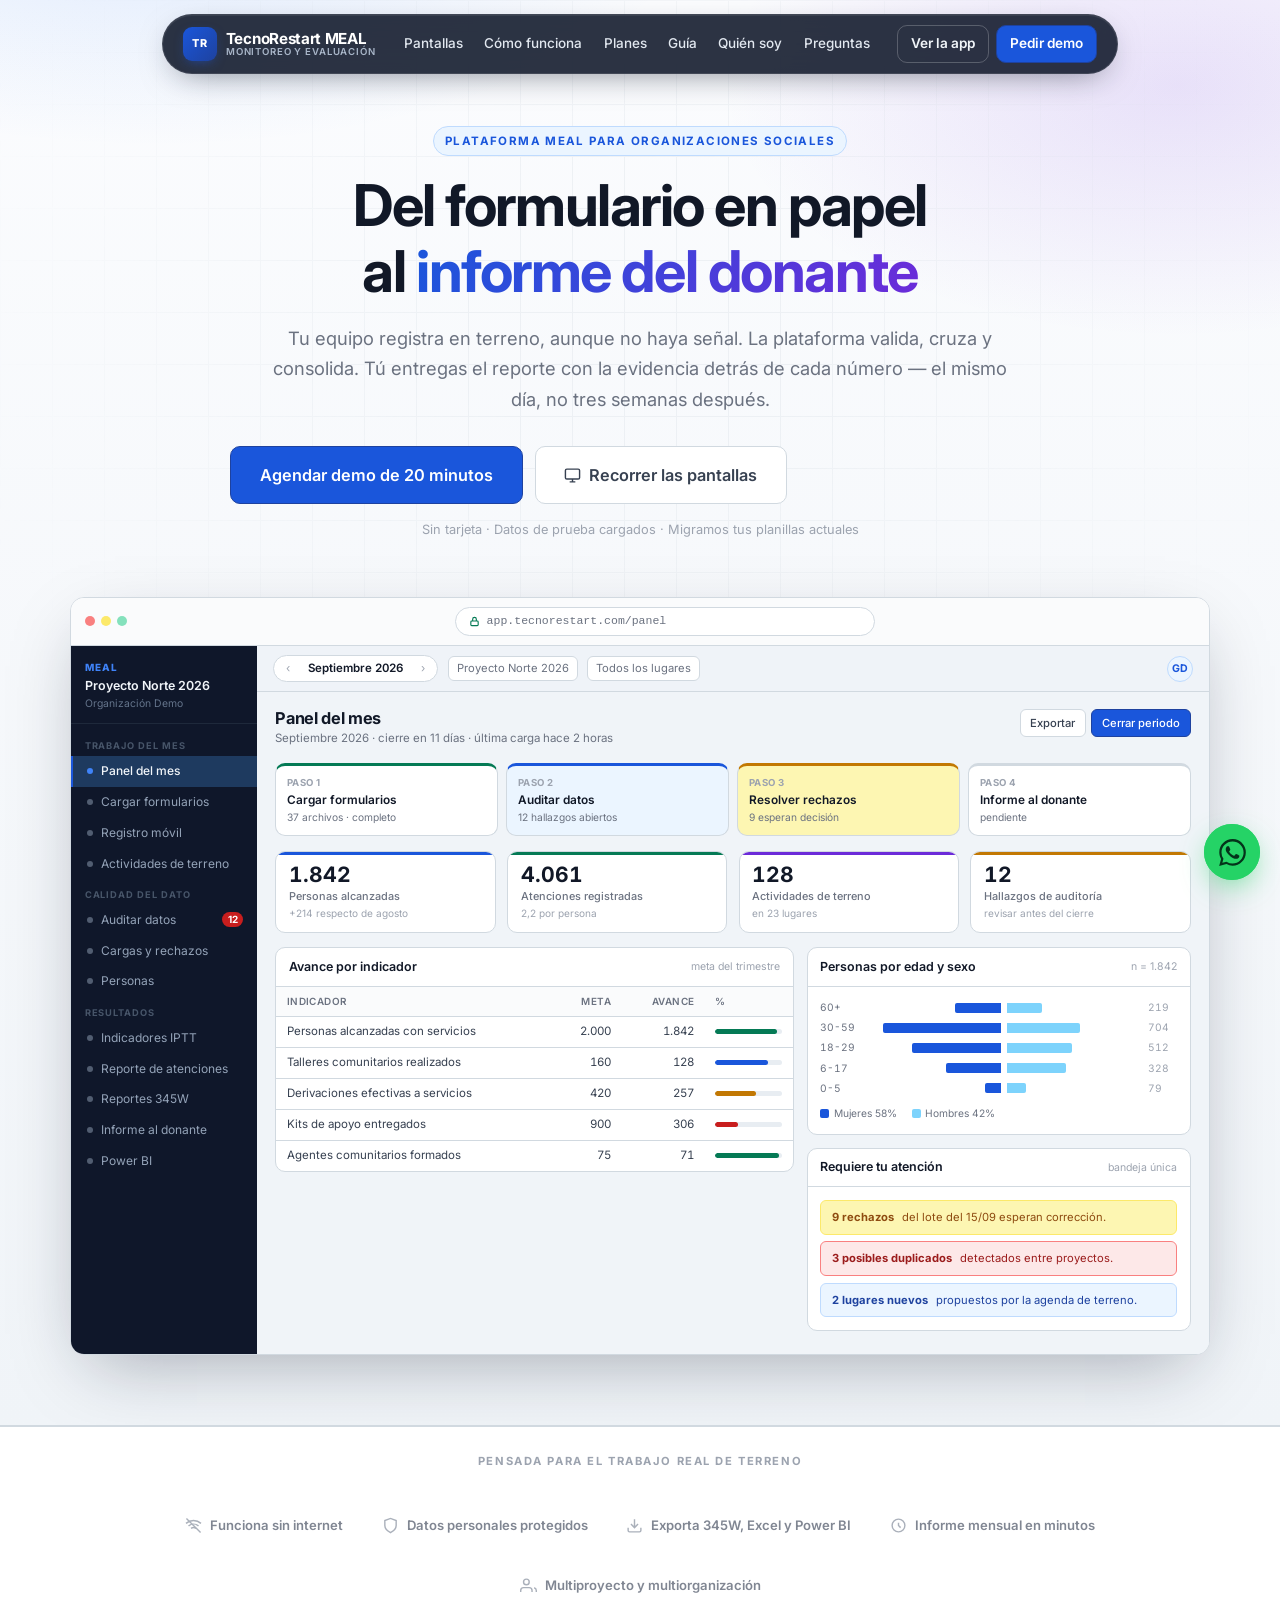
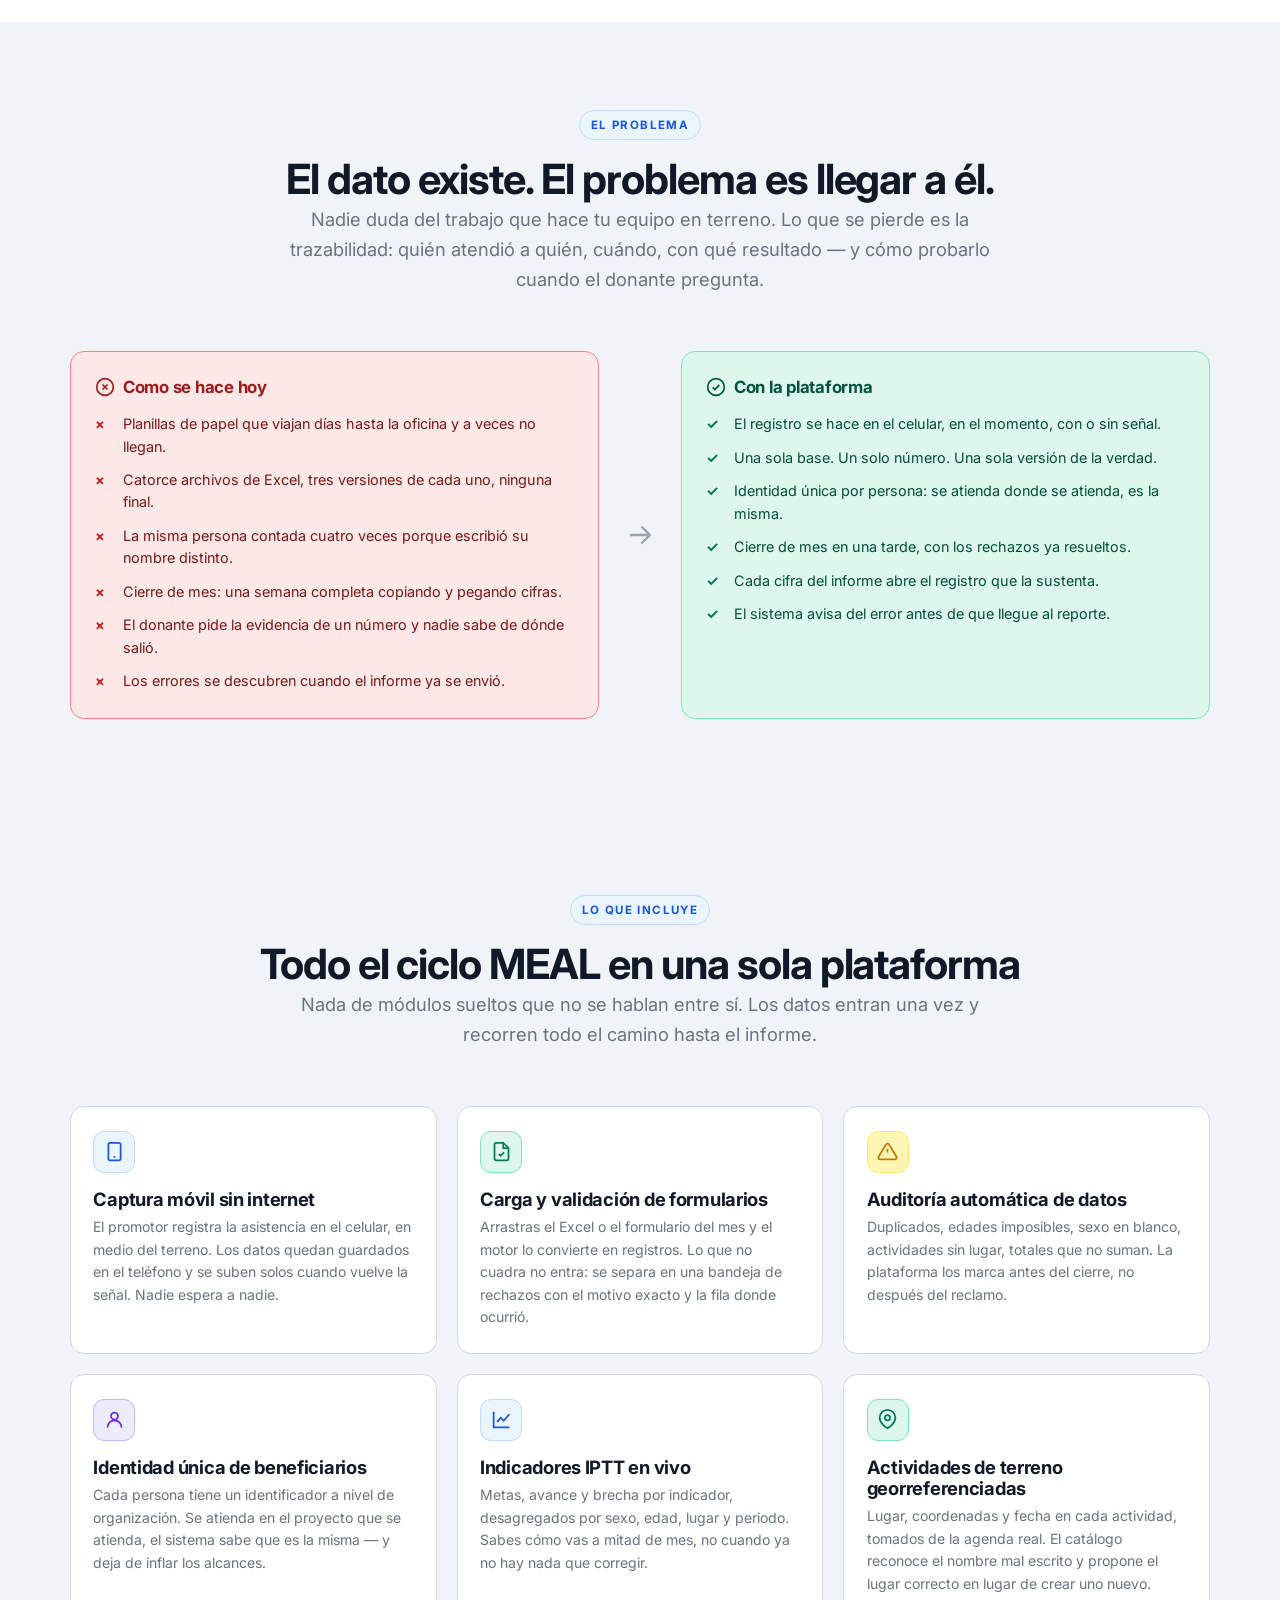
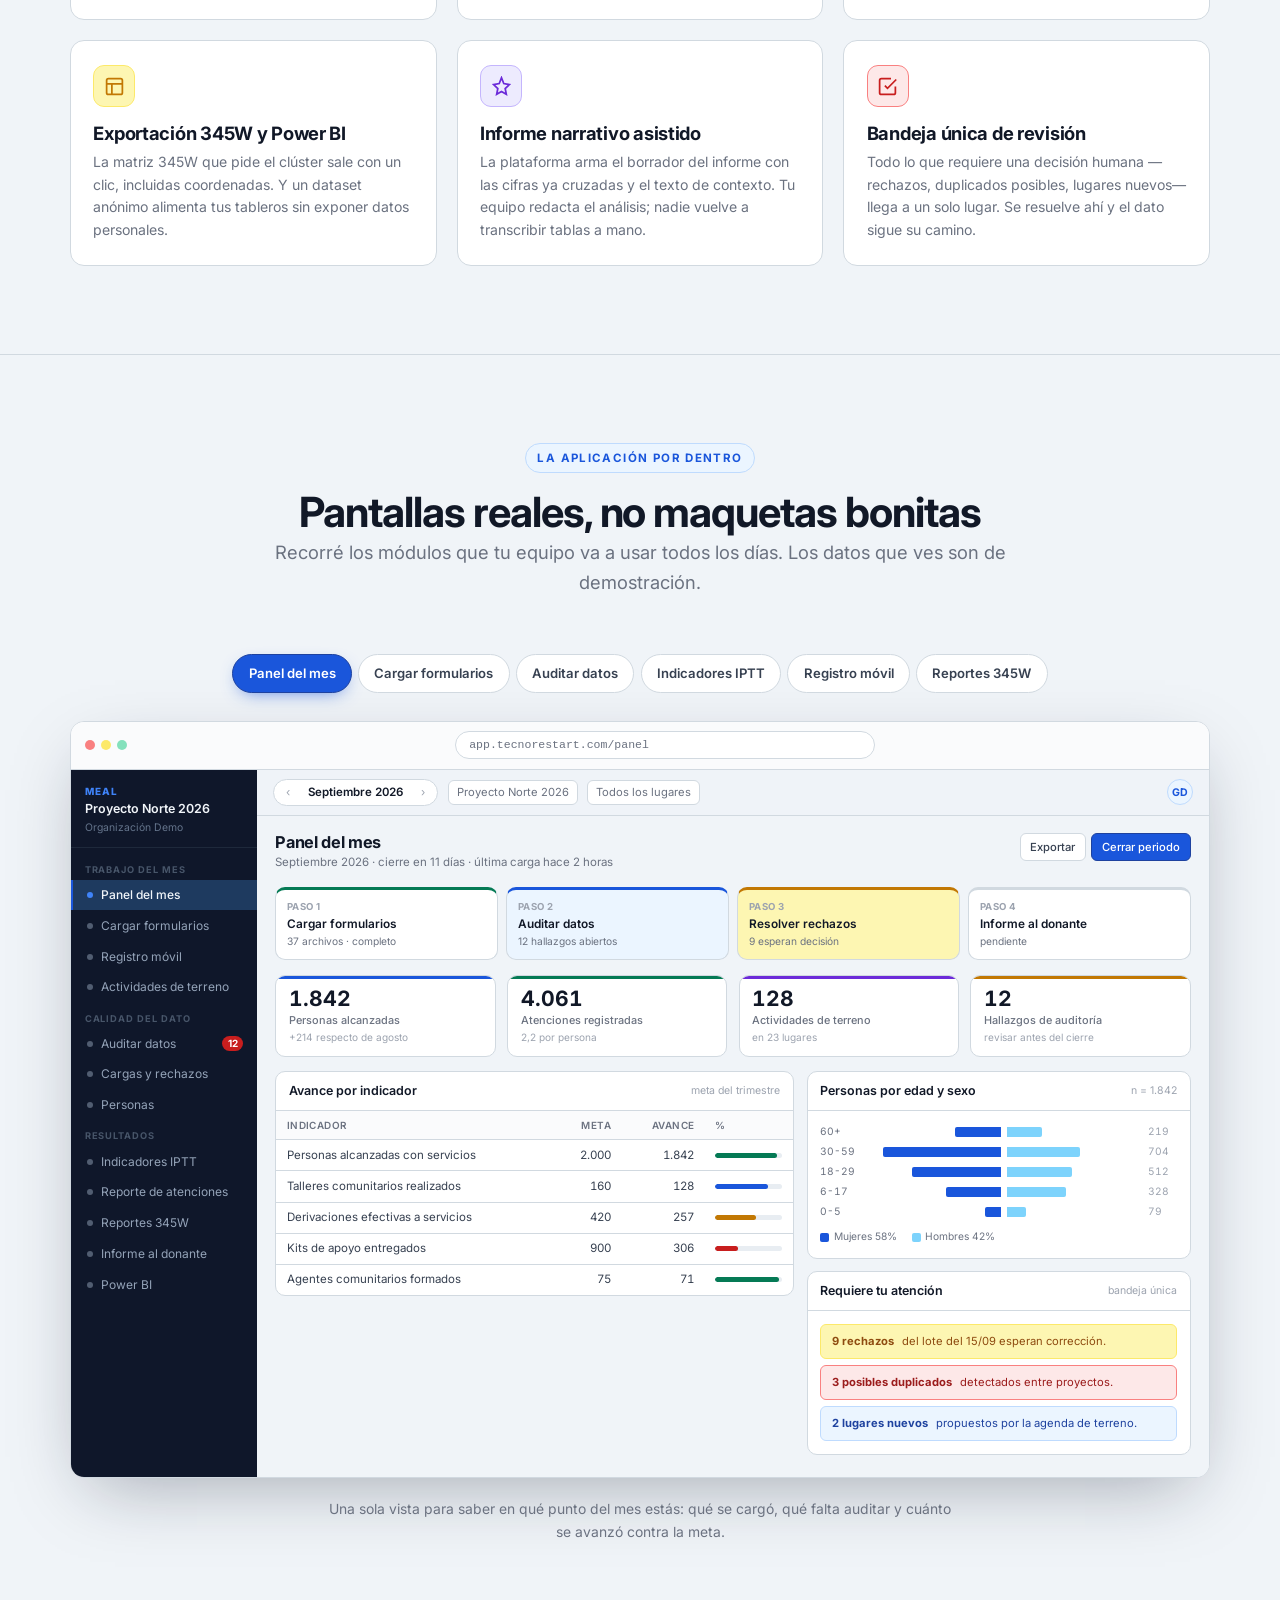
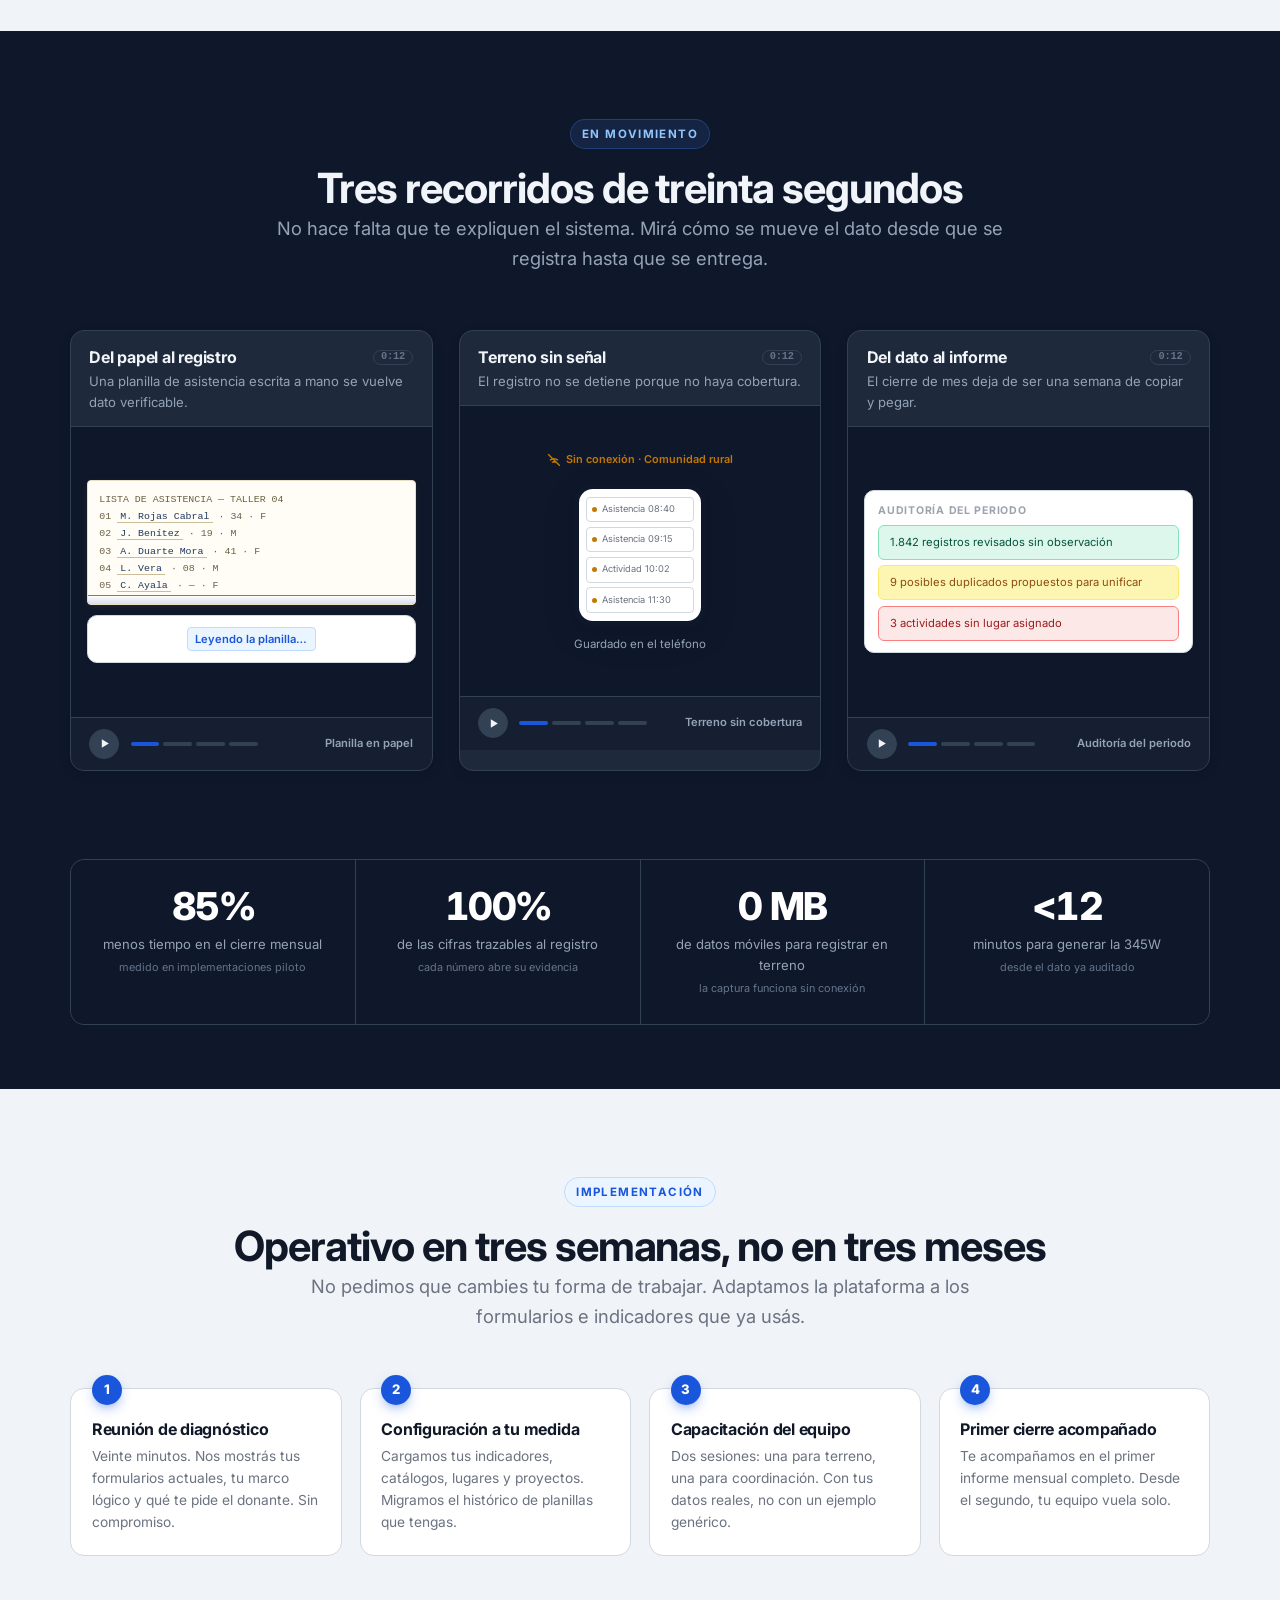
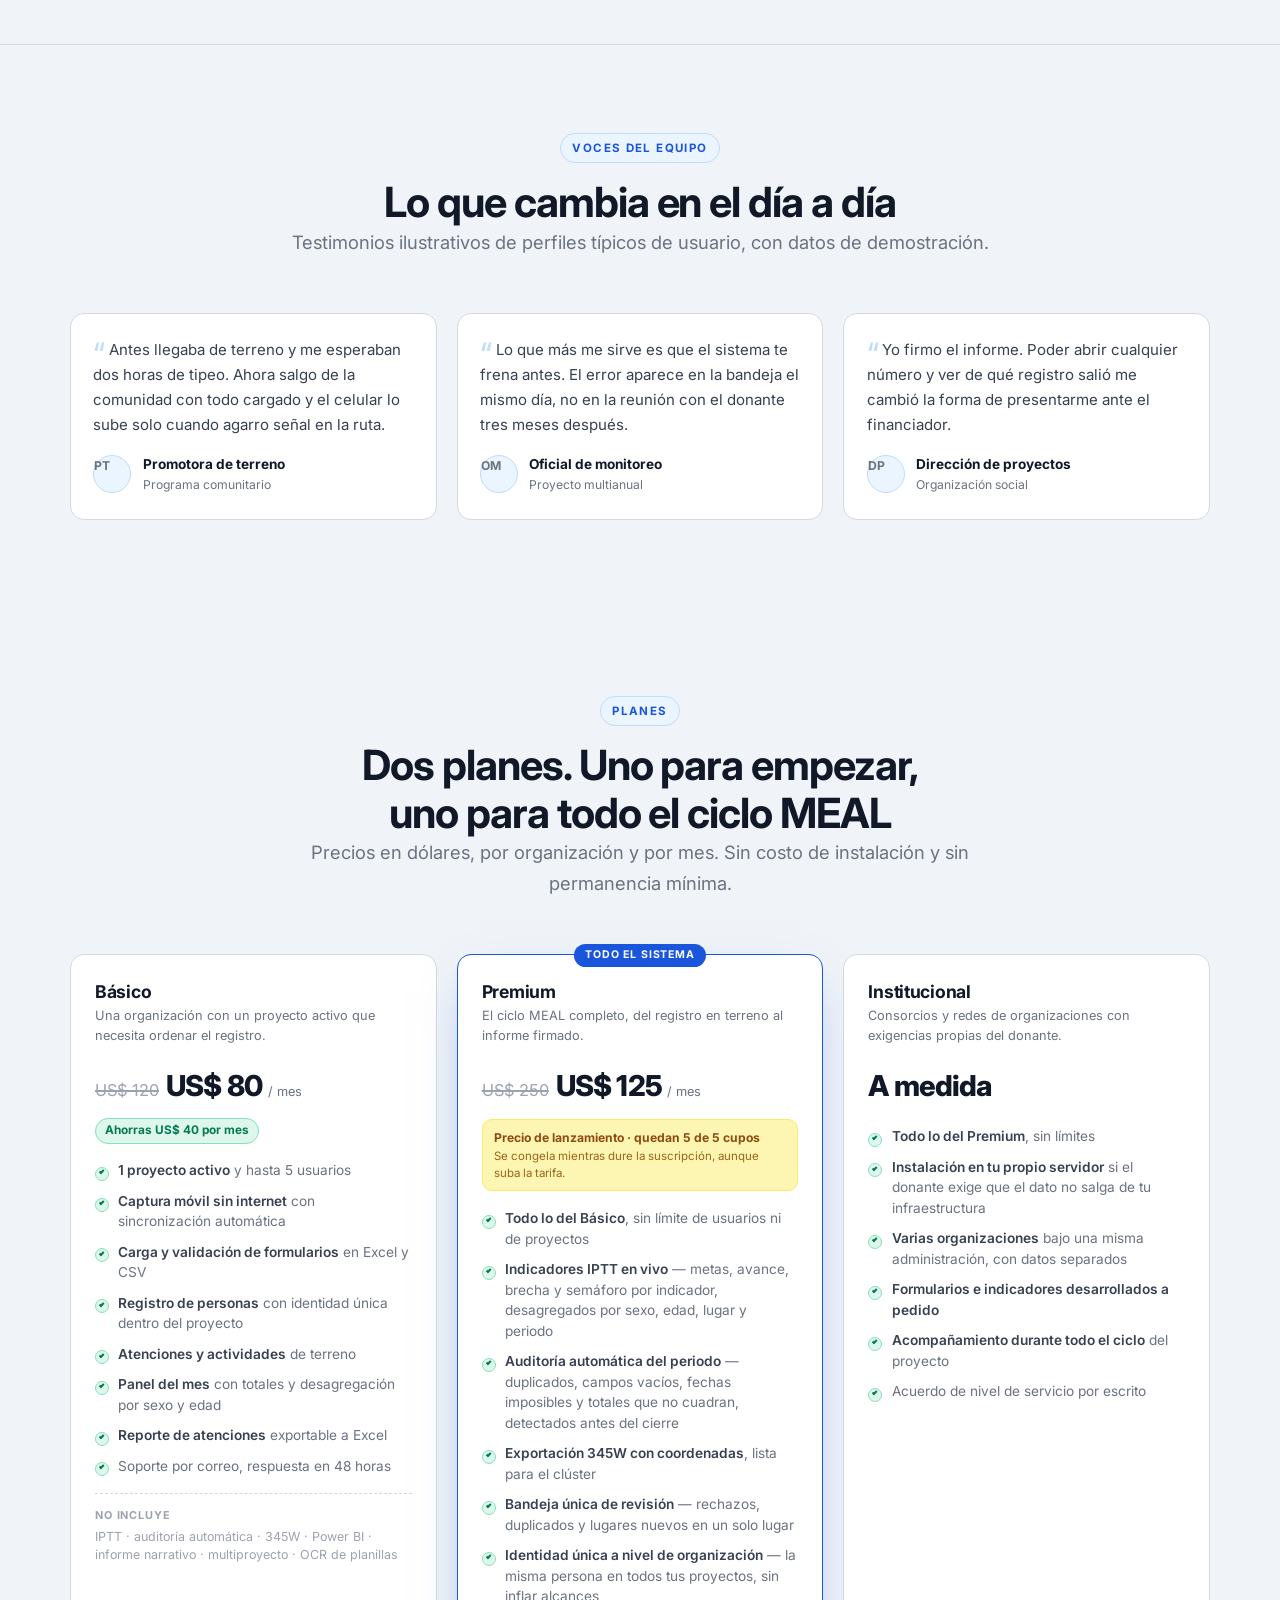
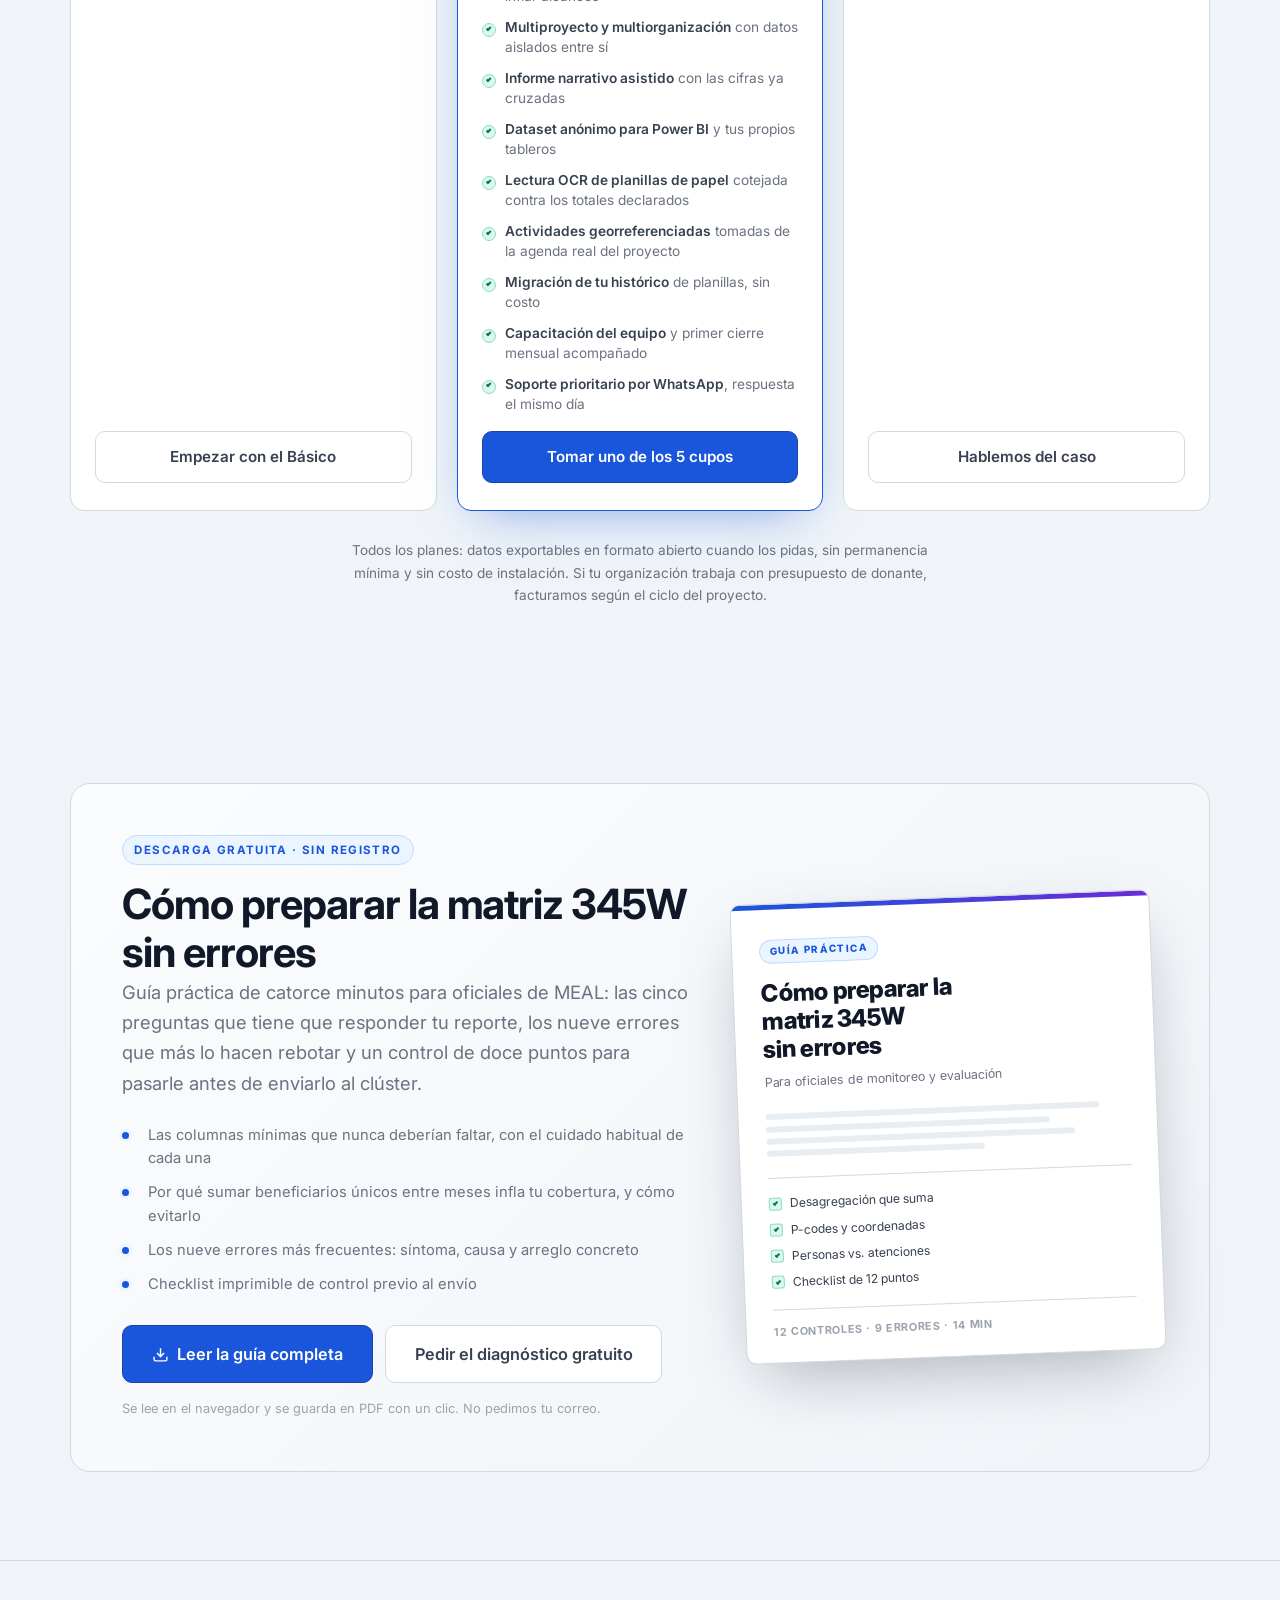
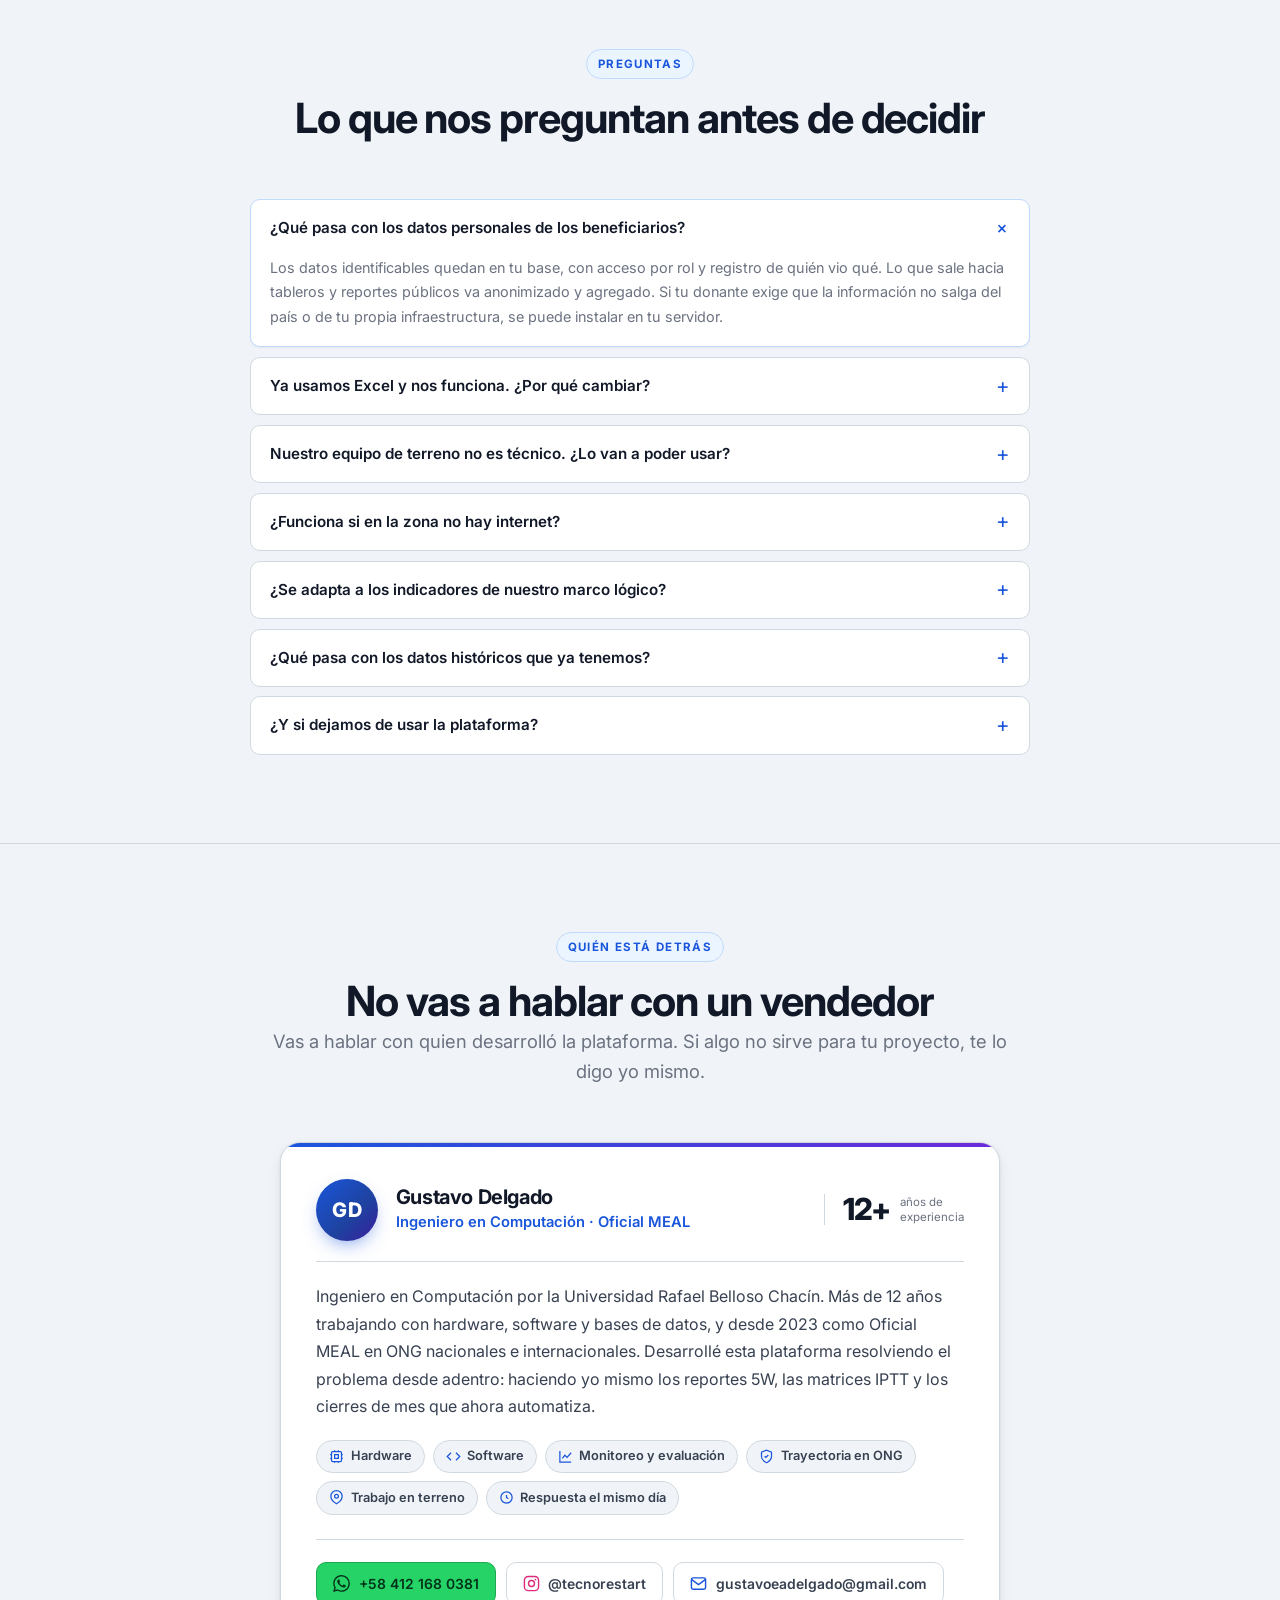
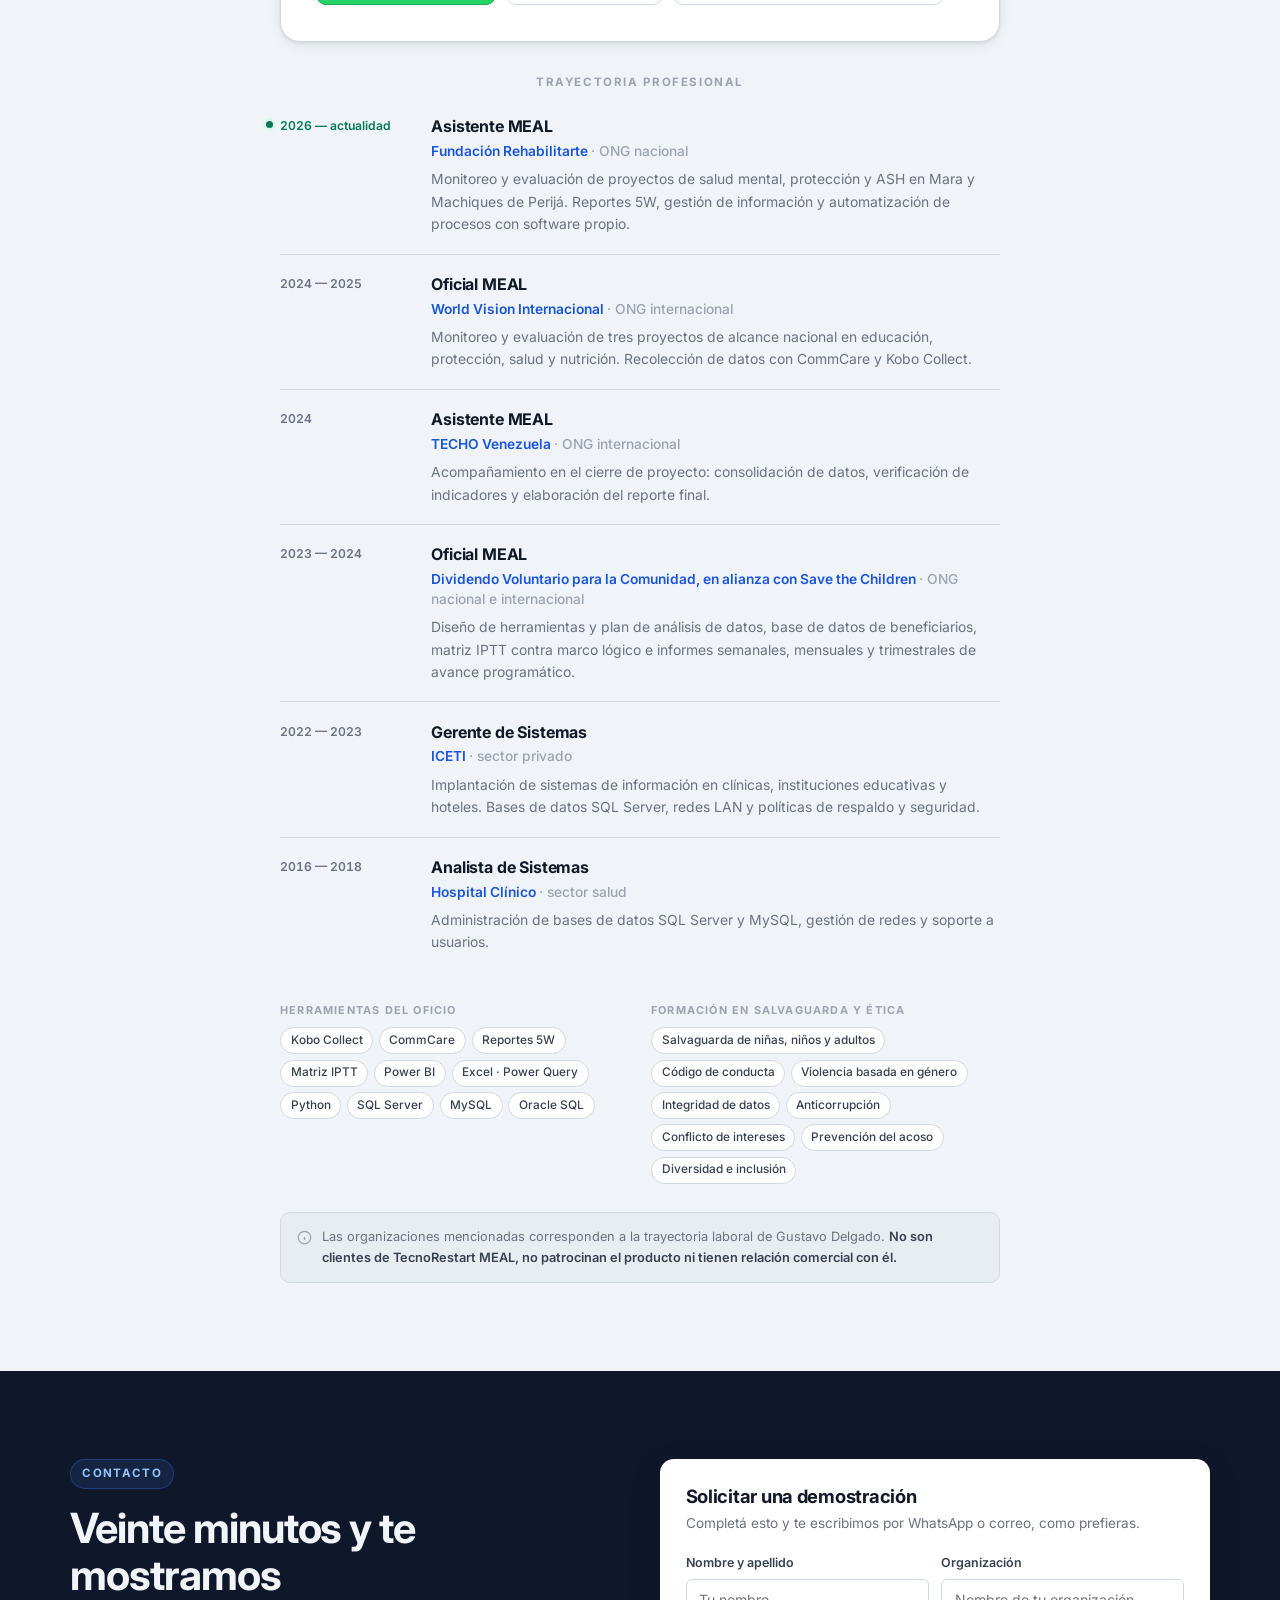
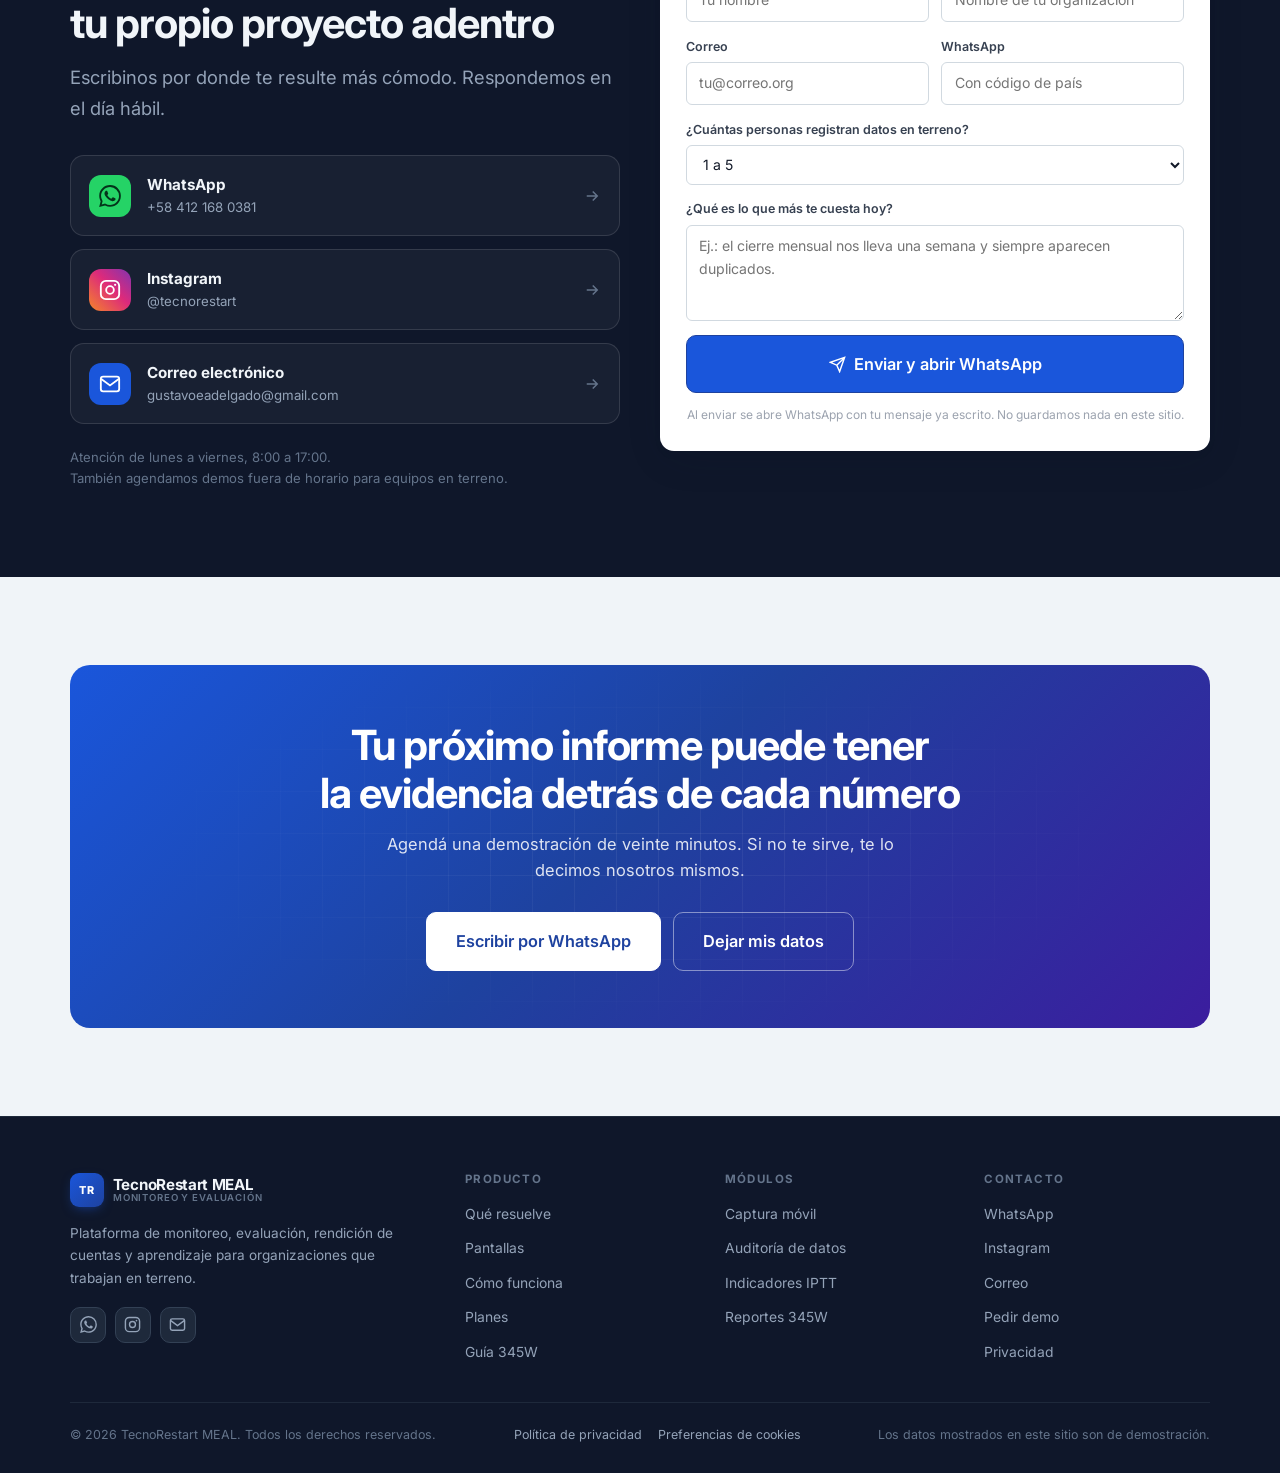
==== index.html @ 57186b6f "Sitio TecnoRestart MEAL" ====
<!DOCTYPE html>
<html lang="es">
<head>
<meta charset="utf-8">
<meta name="viewport" content="width=device-width, initial-scale=1">
<title>TecnoRestart MEAL — Del formulario en papel al informe del donante</title>
<meta name="description" content="Plataforma MEAL para organizaciones sociales: captura móvil sin internet, validación automática de formularios, indicadores IPTT en vivo y reportes 345W listos para el donante.">
<meta name="theme-color" content="#1a56db">
<meta property="og:type" content="website">
<meta property="og:title" content="TecnoRestart MEAL — Del formulario en papel al informe del donante">
<meta property="og:description" content="Captura en terreno sin internet, validación automática y reportes al donante en minutos, no en semanas.">
<meta property="og:image" content="assets/og.svg">
<link rel="icon" href="assets/favicon.svg" type="image/svg+xml">
<link rel="preconnect" href="https://fonts.googleapis.com">
<link rel="preconnect" href="https://fonts.gstatic.com" crossorigin>
<link href="https://fonts.googleapis.com/css2?family=Inter:wght@400;500;600;700;800&display=swap" rel="stylesheet">
<link rel="stylesheet" href="css/styles.css">
</head>
<body>

<a class="sr-only" href="#principal">Saltar al contenido</a>

<!-- ══ NAV ══════════════════════════════════════════════════════════════ -->
<header class="nav" id="nav">
  <div class="contenedor nav-fila">
    <a class="marca" href="#inicio">
      <span class="marca-glifo" data-marca-glifo>TR</span>
      <span class="marca-txt"><b data-marca>TecnoRestart MEAL</b><span>Monitoreo y evaluación</span></span>
    </a>
    <button class="nav-burger" id="burger" aria-label="Abrir menú" aria-expanded="false">
      <svg width="20" height="20" viewBox="0 0 24 24" fill="none" stroke="currentColor" stroke-width="2" stroke-linecap="round"><path d="M3 6h18M3 12h18M3 18h18"/></svg>
    </button>
    <div class="nav-panel">
      <nav class="nav-links" id="navLinks">
        <a href="#pantallas">Pantallas</a>
        <a href="#demos">Cómo funciona</a>
        <a href="#planes">Planes</a>
        <a href="#guia">Guía</a>
        <a href="#autor">Quién soy</a>
        <a href="#faq">Preguntas</a>
      </nav>
      <div class="nav-cta">
        <a class="btn sm fantasma" href="#pantallas">Ver la app</a>
        <a class="btn sm primario" href="#contacto">Pedir demo</a>
      </div>
    </div>
  </div>
</header>

<main id="principal">

<!-- ══ HERO ═════════════════════════════════════════════════════════════ -->
<section class="hero" id="inicio">
  <div class="contenedor">
    <div class="hero-txt">
      <span class="eyebrow">Plataforma MEAL para organizaciones sociales</span>
      <h1>Del formulario en papel<br>al <span class="destacado">informe del donante</span></h1>
      <p class="plomo">Tu equipo registra en terreno, aunque no haya señal. La plataforma valida, cruza y consolida. Tú entregas el reporte con la evidencia detrás de cada número — el mismo día, no tres semanas después.</p>
      <div class="acciones">
        <a class="btn lg primario" href="#contacto">Agendar demo de 20 minutos</a>
        <a class="btn lg" href="#pantallas">
          <svg width="17" height="17" viewBox="0 0 24 24" fill="none" stroke="currentColor" stroke-width="2"><rect x="2" y="3" width="20" height="14" rx="2"/><path d="M8 21h8M12 17v4"/></svg>
          Recorrer las pantallas
        </a>
      </div>
      <p class="hero-nota">Sin tarjeta · Datos de prueba cargados · Migramos tus planillas actuales</p>
    </div>

    <!-- Captura del panel -->
    <div class="hero-marco revelar">
      <div class="marco">
        <div class="marco-barra">
          <div class="marco-puntos"><i></i><i></i><i></i></div>
          <div class="marco-url">
            <svg width="11" height="11" viewBox="0 0 24 24" fill="none" stroke="currentColor" stroke-width="2.5"><rect x="4" y="11" width="16" height="10" rx="2"/><path d="M8 11V7a4 4 0 0 1 8 0v4"/></svg>
            app.tecnorestart.com/panel
          </div>
        </div>
        <div class="marco-lienzo" data-pantalla="panel"></div>
      </div>
    </div>
  </div>
</section>

<!-- ══ CONFIANZA ════════════════════════════════════════════════════════ -->
<section class="confianza">
  <div class="contenedor confianza-fila">
    <p>Pensada para el trabajo real de terreno</p>
    <span class="sello"><svg width="17" height="17" viewBox="0 0 24 24" fill="none" stroke="currentColor" stroke-width="2"><path d="M5 12.55a11 11 0 0 1 14.08 0M1.42 9a16 16 0 0 1 21.16 0M8.53 16.11a6 6 0 0 1 6.95 0"/><path d="M2 2l20 20" stroke-width="2"/></svg> Funciona sin internet</span>
    <span class="sello"><svg width="17" height="17" viewBox="0 0 24 24" fill="none" stroke="currentColor" stroke-width="2"><path d="M12 22s8-4 8-10V5l-8-3-8 3v7c0 6 8 10 8 10z"/></svg> Datos personales protegidos</span>
    <span class="sello"><svg width="17" height="17" viewBox="0 0 24 24" fill="none" stroke="currentColor" stroke-width="2"><path d="M21 15v4a2 2 0 0 1-2 2H5a2 2 0 0 1-2-2v-4M7 10l5 5 5-5M12 15V3"/></svg> Exporta 345W, Excel y Power BI</span>
    <span class="sello"><svg width="17" height="17" viewBox="0 0 24 24" fill="none" stroke="currentColor" stroke-width="2"><path d="M12 8v4l3 3"/><circle cx="12" cy="12" r="9"/></svg> Informe mensual en minutos</span>
    <span class="sello"><svg width="17" height="17" viewBox="0 0 24 24" fill="none" stroke="currentColor" stroke-width="2"><path d="M17 21v-2a4 4 0 0 0-4-4H5a4 4 0 0 0-4 4v2"/><circle cx="9" cy="7" r="4"/><path d="M23 21v-2a4 4 0 0 0-3-3.87"/></svg> Multiproyecto y multiorganización</span>
  </div>
</section>

<!-- ══ ANTES / DESPUÉS ══════════════════════════════════════════════════ -->
<section class="seccion suave" id="producto">
  <div class="contenedor">
    <div class="cabecera-seccion centrado revelar">
      <span class="eyebrow">El problema</span>
      <h2>El dato existe. El problema es llegar a él.</h2>
      <p class="plomo">Nadie duda del trabajo que hace tu equipo en terreno. Lo que se pierde es la trazabilidad: quién atendió a quién, cuándo, con qué resultado — y cómo probarlo cuando el donante pregunta.</p>
    </div>

    <div class="ad revelar">
      <div class="ad-col antes">
        <h3>
          <svg width="20" height="20" viewBox="0 0 24 24" fill="none" stroke="currentColor" stroke-width="2"><circle cx="12" cy="12" r="10"/><path d="M15 9l-6 6M9 9l6 6"/></svg>
          Como se hace hoy
        </h3>
        <ul class="ad-lista">
          <li><i>×</i> Planillas de papel que viajan días hasta la oficina y a veces no llegan.</li>
          <li><i>×</i> Catorce archivos de Excel, tres versiones de cada uno, ninguna final.</li>
          <li><i>×</i> La misma persona contada cuatro veces porque escribió su nombre distinto.</li>
          <li><i>×</i> Cierre de mes: una semana completa copiando y pegando cifras.</li>
          <li><i>×</i> El donante pide la evidencia de un número y nadie sabe de dónde salió.</li>
          <li><i>×</i> Los errores se descubren cuando el informe ya se envió.</li>
        </ul>
      </div>
      <div class="ad-flecha">
        <svg width="34" height="34" viewBox="0 0 24 24" fill="none" stroke="currentColor" stroke-width="1.7"><path d="M5 12h14M13 6l6 6-6 6"/></svg>
      </div>
      <div class="ad-col despues">
        <h3>
          <svg width="20" height="20" viewBox="0 0 24 24" fill="none" stroke="currentColor" stroke-width="2"><circle cx="12" cy="12" r="10"/><path d="M8 12.5l2.6 2.6L16 9.5"/></svg>
          Con la plataforma
        </h3>
        <ul class="ad-lista">
          <li><i>✓</i> El registro se hace en el celular, en el momento, con o sin señal.</li>
          <li><i>✓</i> Una sola base. Un solo número. Una sola versión de la verdad.</li>
          <li><i>✓</i> Identidad única por persona: se atienda donde se atienda, es la misma.</li>
          <li><i>✓</i> Cierre de mes en una tarde, con los rechazos ya resueltos.</li>
          <li><i>✓</i> Cada cifra del informe abre el registro que la sustenta.</li>
          <li><i>✓</i> El sistema avisa del error antes de que llegue al reporte.</li>
        </ul>
      </div>
    </div>
  </div>
</section>

<!-- ══ FUNCIONES ════════════════════════════════════════════════════════ -->
<section class="seccion">
  <div class="contenedor">
    <div class="cabecera-seccion centrado revelar">
      <span class="eyebrow">Lo que incluye</span>
      <h2>Todo el ciclo MEAL en una sola plataforma</h2>
      <p class="plomo">Nada de módulos sueltos que no se hablan entre sí. Los datos entran una vez y recorren todo el camino hasta el informe.</p>
    </div>

    <div class="func-rejilla revelar">
      <article class="func">
        <div class="func-icono"><svg width="21" height="21" viewBox="0 0 24 24" fill="none" stroke="currentColor" stroke-width="2"><rect x="5" y="2" width="14" height="20" rx="2"/><path d="M11 18h2"/></svg></div>
        <h3>Captura móvil sin internet</h3>
        <p>El promotor registra la asistencia en el celular, en medio del terreno. Los datos quedan guardados en el teléfono y se suben solos cuando vuelve la señal. Nadie espera a nadie.</p>
      </article>

      <article class="func v">
        <div class="func-icono"><svg width="21" height="21" viewBox="0 0 24 24" fill="none" stroke="currentColor" stroke-width="2"><path d="M14 2H6a2 2 0 0 0-2 2v16a2 2 0 0 0 2 2h12a2 2 0 0 0 2-2V8z"/><path d="M14 2v6h6M9 15l2 2 4-4"/></svg></div>
        <h3>Carga y validación de formularios</h3>
        <p>Arrastras el Excel o el formulario del mes y el motor lo convierte en registros. Lo que no cuadra no entra: se separa en una bandeja de rechazos con el motivo exacto y la fila donde ocurrió.</p>
      </article>

      <article class="func a">
        <div class="func-icono"><svg width="21" height="21" viewBox="0 0 24 24" fill="none" stroke="currentColor" stroke-width="2"><path d="M12 9v4M12 17h.01"/><path d="M10.3 3.9L1.8 18a2 2 0 0 0 1.7 3h17a2 2 0 0 0 1.7-3L13.7 3.9a2 2 0 0 0-3.4 0z"/></svg></div>
        <h3>Auditoría automática de datos</h3>
        <p>Duplicados, edades imposibles, sexo en blanco, actividades sin lugar, totales que no suman. La plataforma los marca antes del cierre, no después del reclamo.</p>
      </article>

      <article class="func m">
        <div class="func-icono"><svg width="21" height="21" viewBox="0 0 24 24" fill="none" stroke="currentColor" stroke-width="2"><circle cx="12" cy="8" r="4"/><path d="M4 21a8 8 0 0 1 16 0"/></svg></div>
        <h3>Identidad única de beneficiarios</h3>
        <p>Cada persona tiene un identificador a nivel de organización. Se atienda en el proyecto que se atienda, el sistema sabe que es la misma — y deja de inflar los alcances.</p>
      </article>

      <article class="func">
        <div class="func-icono"><svg width="21" height="21" viewBox="0 0 24 24" fill="none" stroke="currentColor" stroke-width="2"><path d="M3 3v18h18"/><path d="M7 15l4-5 3.5 3.5L21 6"/></svg></div>
        <h3>Indicadores IPTT en vivo</h3>
        <p>Metas, avance y brecha por indicador, desagregados por sexo, edad, lugar y periodo. Sabes cómo vas a mitad de mes, no cuando ya no hay nada que corregir.</p>
      </article>

      <article class="func v">
        <div class="func-icono"><svg width="21" height="21" viewBox="0 0 24 24" fill="none" stroke="currentColor" stroke-width="2"><path d="M21 10c0 7-9 12-9 12s-9-5-9-12a9 9 0 0 1 18 0z"/><circle cx="12" cy="10" r="3"/></svg></div>
        <h3>Actividades de terreno georreferenciadas</h3>
        <p>Lugar, coordenadas y fecha en cada actividad, tomados de la agenda real. El catálogo reconoce el nombre mal escrito y propone el lugar correcto en lugar de crear uno nuevo.</p>
      </article>

      <article class="func a">
        <div class="func-icono"><svg width="21" height="21" viewBox="0 0 24 24" fill="none" stroke="currentColor" stroke-width="2"><rect x="3" y="3" width="18" height="18" rx="2"/><path d="M3 9h18M9 21V9"/></svg></div>
        <h3>Exportación 345W y Power BI</h3>
        <p>La matriz 345W que pide el clúster sale con un clic, incluidas coordenadas. Y un dataset anónimo alimenta tus tableros sin exponer datos personales.</p>
      </article>

      <article class="func m">
        <div class="func-icono"><svg width="21" height="21" viewBox="0 0 24 24" fill="none" stroke="currentColor" stroke-width="2"><path d="M12 2l2.6 6.6L21 9.8l-4.8 4.5 1.3 6.7L12 17.8 6.5 21l1.3-6.7L3 9.8l6.4-1.2z"/></svg></div>
        <h3>Informe narrativo asistido</h3>
        <p>La plataforma arma el borrador del informe con las cifras ya cruzadas y el texto de contexto. Tu equipo redacta el análisis; nadie vuelve a transcribir tablas a mano.</p>
      </article>

      <article class="func r">
        <div class="func-icono"><svg width="21" height="21" viewBox="0 0 24 24" fill="none" stroke="currentColor" stroke-width="2"><path d="M9 11l3 3L22 4"/><path d="M21 12v7a2 2 0 0 1-2 2H5a2 2 0 0 1-2-2V5a2 2 0 0 1 2-2h11"/></svg></div>
        <h3>Bandeja única de revisión</h3>
        <p>Todo lo que requiere una decisión humana —rechazos, duplicados posibles, lugares nuevos— llega a un solo lugar. Se resuelve ahí y el dato sigue su camino.</p>
      </article>
    </div>
  </div>
</section>

<!-- ══ PANTALLAS ════════════════════════════════════════════════════════ -->
<section class="seccion suave linea" id="pantallas">
  <div class="contenedor">
    <div class="cabecera-seccion centrado revelar">
      <span class="eyebrow">La aplicación por dentro</span>
      <h2>Pantallas reales, no maquetas bonitas</h2>
      <p class="plomo">Recorré los módulos que tu equipo va a usar todos los días. Los datos que ves son de demostración.</p>
    </div>

    <div class="pest" role="tablist" aria-label="Pantallas de la aplicación">
      <button role="tab" aria-selected="true" aria-controls="p-panel" id="t-panel" data-tab="panel">Panel del mes</button>
      <button role="tab" aria-selected="false" aria-controls="p-carga" id="t-carga" data-tab="carga">Cargar formularios</button>
      <button role="tab" aria-selected="false" aria-controls="p-auditoria" id="t-auditoria" data-tab="auditoria">Auditar datos</button>
      <button role="tab" aria-selected="false" aria-controls="p-iptt" id="t-iptt" data-tab="iptt">Indicadores IPTT</button>
      <button role="tab" aria-selected="false" aria-controls="p-movil" id="t-movil" data-tab="movil">Registro móvil</button>
      <button role="tab" aria-selected="false" aria-controls="p-reportes" id="t-reportes" data-tab="reportes">Reportes 345W</button>
    </div>

    <div class="revelar">
      <div class="panel-pantalla" id="p-panel" role="tabpanel" aria-labelledby="t-panel">
        <div class="marco">
          <div class="marco-barra"><div class="marco-puntos"><i></i><i></i><i></i></div><div class="marco-url">app.tecnorestart.com/panel</div></div>
          <div class="marco-lienzo" data-pantalla="panel"></div>
        </div>
        <p class="pantalla-pie">Una sola vista para saber en qué punto del mes estás: qué se cargó, qué falta auditar y cuánto se avanzó contra la meta.</p>
      </div>

      <div class="panel-pantalla" id="p-carga" role="tabpanel" aria-labelledby="t-carga" hidden>
        <div class="marco">
          <div class="marco-barra"><div class="marco-puntos"><i></i><i></i><i></i></div><div class="marco-url">app.tecnorestart.com/convertir</div></div>
          <div class="marco-lienzo" data-pantalla="carga"></div>
        </div>
        <p class="pantalla-pie">Arrastrás el archivo del mes y el motor te dice, fila por fila, qué entró y qué no. Los rechazos quedan con motivo y se corrigen sin volver a cargar todo.</p>
      </div>

      <div class="panel-pantalla" id="p-auditoria" role="tabpanel" aria-labelledby="t-auditoria" hidden>
        <div class="marco">
          <div class="marco-barra"><div class="marco-puntos"><i></i><i></i><i></i></div><div class="marco-url">app.tecnorestart.com/auditoria</div></div>
          <div class="marco-lienzo" data-pantalla="auditoria"></div>
        </div>
        <p class="pantalla-pie">La auditoría corre sola sobre todo el periodo. Cada hallazgo indica el registro exacto y la acción sugerida.</p>
      </div>

      <div class="panel-pantalla" id="p-iptt" role="tabpanel" aria-labelledby="t-iptt" hidden>
        <div class="marco">
          <div class="marco-barra"><div class="marco-puntos"><i></i><i></i><i></i></div><div class="marco-url">app.tecnorestart.com/iptt</div></div>
          <div class="marco-lienzo" data-pantalla="iptt"></div>
        </div>
        <p class="pantalla-pie">Metas contra avance real, con semáforo. Verde va bien, ámbar hay que empujar, rojo hay que hablarlo ahora — no en el informe final.</p>
      </div>

      <div class="panel-pantalla" id="p-movil" role="tabpanel" aria-labelledby="t-movil" hidden>
        <div class="duo">
          <div class="fono">
            <div class="fono-pantalla" data-pantalla="movil"></div>
          </div>
          <div style="max-width:380px">
            <h3 style="margin-bottom:.7rem">Diseñada para usarse de pie, con una mano y sin señal</h3>
            <p style="font-size:.93rem;color:var(--texto-45);line-height:1.68;margin-bottom:1rem">El promotor abre la lista del día, marca quién asistió y guarda. Si no hay datos, el registro queda en el teléfono con su sello de hora y se sincroniza solo cuando aparece la señal.</p>
            <ul class="ad-lista" style="gap:.55rem">
              <li><i style="color:var(--verde)">✓</i> Lista precargada desde la agenda del proyecto</li>
              <li><i style="color:var(--verde)">✓</i> Personas ya conocidas: no se vuelven a tipear</li>
              <li><i style="color:var(--verde)">✓</i> Alta rápida del participante nuevo</li>
              <li><i style="color:var(--verde)">✓</i> Fecha, lugar y coordenada tomadas automáticamente</li>
              <li><i style="color:var(--verde)">✓</i> Cola de sincronización visible: se ve qué falta subir</li>
            </ul>
          </div>
        </div>
        <p class="pantalla-pie">Un promotor con un celular de gama baja y sin plan de datos puede registrar una jornada entera.</p>
      </div>

      <div class="panel-pantalla" id="p-reportes" role="tabpanel" aria-labelledby="t-reportes" hidden>
        <div class="marco">
          <div class="marco-barra"><div class="marco-puntos"><i></i><i></i><i></i></div><div class="marco-url">app.tecnorestart.com/reportes</div></div>
          <div class="marco-lienzo" data-pantalla="reportes"></div>
        </div>
        <p class="pantalla-pie">La matriz 345W, el reporte de alcance y el dataset para Power BI salen del mismo dato auditado. Sin recalcular nada a mano.</p>
      </div>
    </div>
  </div>
</section>

<!-- ══ DEMOS ════════════════════════════════════════════════════════════ -->
<section class="seccion tinta" id="demos">
  <div class="contenedor">
    <div class="cabecera-seccion centrado revelar">
      <span class="eyebrow">En movimiento</span>
      <h2>Tres recorridos de treinta segundos</h2>
      <p class="plomo">No hace falta que te expliquen el sistema. Mirá cómo se mueve el dato desde que se registra hasta que se entrega.</p>
    </div>

    <div class="demos-rejilla revelar">

      <!-- Demo 1 -->
      <article class="demo" data-demo="papel">
        <div class="demo-cabecera">
          <h3>Del papel al registro <span class="demo-dur">0:12</span></h3>
          <p>Una planilla de asistencia escrita a mano se vuelve dato verificable.</p>
        </div>
        <div class="demo-escena" data-escena>
          <div class="demo-cuadro" data-cuadro>
            <div class="papel">
              LISTA DE ASISTENCIA — TALLER 04<br>
              01 <span class="escrito">M. Rojas Cabral</span> · 34 · F<br>
              02 <span class="escrito">J. Benítez</span> · 19 · M<br>
              03 <span class="escrito">A. Duarte Mora</span> · 41 · F<br>
              04 <span class="escrito">L. Vera</span> · 08 · M<br>
              05 <span class="escrito">C. Ayala</span> · — · F
              <div class="escaner"></div>
            </div>
            <div class="pieza" style="text-align:center">
              <span class="badge azul">Leyendo la planilla…</span>
            </div>
          </div>
          <div class="demo-cuadro" data-cuadro>
            <div class="pieza">
              <div class="pieza-t">Filas reconocidas</div>
              <div class="lineas-detectadas">
                <div class="linea-det"><span class="ok">✓</span> M. Rojas Cabral · 34 · F</div>
                <div class="linea-det"><span class="ok">✓</span> J. Benítez · 19 · M</div>
                <div class="linea-det"><span class="ok">✓</span> A. Duarte Mora · 41 · F</div>
                <div class="linea-det"><span class="ok">✓</span> L. Vera · 08 · M</div>
                <div class="linea-det"><span class="mal">!</span> C. Ayala · edad vacía</div>
              </div>
            </div>
          </div>
          <div class="demo-cuadro" data-cuadro>
            <div class="pieza">
              <div class="pieza-t">Resultado de la carga</div>
              <div style="display:grid;gap:.4rem">
                <div class="app-mensaje verde"><b>4 registros aceptados</b> — vinculados a personas ya existentes.</div>
                <div class="app-mensaje ambar"><b>1 rechazo</b> — falta la edad. Enviado a la bandeja de revisión.</div>
                <div class="app-mensaje azul">Nada se pierde: el rechazo se corrige y entra sin volver a cargar el archivo.</div>
              </div>
            </div>
          </div>
          <div class="demo-cuadro" data-cuadro>
            <div class="pieza" style="text-align:center;padding:1.2rem">
              <div class="pieza-t">Atenciones del taller</div>
              <div class="contador" data-contador="5">0</div>
              <p style="font-size:.74rem;color:var(--texto-45);margin-top:.4rem">ya sumadas al indicador del mes</p>
            </div>
          </div>
        </div>
        <div class="demo-pie">
          <button class="demo-play" data-play aria-label="Pausar o reanudar"></button>
          <div class="demo-pista" data-pista></div>
          <span class="demo-rotulo" data-rotulo></span>
        </div>
      </article>

      <!-- Demo 2 -->
      <article class="demo" data-demo="offline">
        <div class="demo-cabecera">
          <h3>Terreno sin señal <span class="demo-dur">0:12</span></h3>
          <p>El registro no se detiene porque no haya cobertura.</p>
        </div>
        <div class="demo-escena" data-escena>
          <div class="demo-cuadro" data-cuadro>
            <div style="text-align:center">
              <span class="sin-senal">
                <svg width="14" height="14" viewBox="0 0 24 24" fill="none" stroke="currentColor" stroke-width="2.4"><path d="M5 12.55a11 11 0 0 1 14.08 0M8.53 16.11a6 6 0 0 1 6.95 0M2 2l20 20"/></svg>
                Sin conexión · Comunidad rural
              </span>
            </div>
            <div class="mini-fono">
              <div class="mini-fono-p">
                <div class="mini-fila"><i></i> Asistencia 08:40</div>
                <div class="mini-fila"><i></i> Asistencia 09:15</div>
                <div class="mini-fila"><i></i> Actividad 10:02</div>
                <div class="mini-fila"><i></i> Asistencia 11:30</div>
              </div>
            </div>
            <p style="font-size:.72rem;color:var(--tinta-txt);text-align:center">Guardado en el teléfono</p>
          </div>
          <div class="demo-cuadro" data-cuadro>
            <div class="pieza" style="text-align:center;padding:1.2rem">
              <div class="pieza-t">Registros en cola</div>
              <div class="contador" data-contador="47">0</div>
              <p style="font-size:.74rem;color:var(--texto-45);margin-top:.4rem">una jornada completa de trabajo, sin un solo byte de datos móviles</p>
            </div>
          </div>
          <div class="demo-cuadro" data-cuadro>
            <div style="text-align:center">
              <span class="con-senal">
                <svg width="14" height="14" viewBox="0 0 24 24" fill="none" stroke="currentColor" stroke-width="2.4"><path d="M5 12.55a11 11 0 0 1 14.08 0M1.42 9a16 16 0 0 1 21.16 0M8.53 16.11a6 6 0 0 1 6.95 0"/><circle cx="12" cy="20" r="1" fill="currentColor"/></svg>
                Señal recuperada
              </span>
            </div>
            <div class="mini-fono">
              <div class="mini-fono-p">
                <div class="mini-fila ok"><i></i> Enviado</div>
                <div class="mini-fila ok"><i></i> Enviado</div>
                <div class="mini-fila ok"><i></i> Enviado</div>
                <div class="mini-fila"><i></i> <span class="giro">↻</span> Enviando…</div>
              </div>
            </div>
            <p style="font-size:.72rem;color:var(--tinta-txt);text-align:center">Sincronización automática</p>
          </div>
          <div class="demo-cuadro" data-cuadro>
            <div class="pieza" style="text-align:center;padding:1.1rem">
              <div style="display:inline-grid;place-items:center;width:46px;height:46px;border-radius:99px;background:var(--verde-tenue);color:var(--verde);margin-bottom:.6rem" class="pulso">
                <svg width="22" height="22" viewBox="0 0 24 24" fill="none" stroke="currentColor" stroke-width="2.6"><path d="M5 12.5l4.5 4.5L19 7.5"/></svg>
              </div>
              <div style="font-size:.9rem;font-weight:700">47 de 47 sincronizados</div>
              <p style="font-size:.74rem;color:var(--texto-45);margin-top:.3rem">Ya están en el panel de la coordinación, con hora y lugar de origen.</p>
            </div>
          </div>
        </div>
        <div class="demo-pie">
          <button class="demo-play" data-play aria-label="Pausar o reanudar"></button>
          <div class="demo-pista" data-pista></div>
          <span class="demo-rotulo" data-rotulo></span>
        </div>
      </article>

      <!-- Demo 3 -->
      <article class="demo" data-demo="informe">
        <div class="demo-cabecera">
          <h3>Del dato al informe <span class="demo-dur">0:12</span></h3>
          <p>El cierre de mes deja de ser una semana de copiar y pegar.</p>
        </div>
        <div class="demo-escena" data-escena>
          <div class="demo-cuadro" data-cuadro>
            <div class="pieza">
              <div class="pieza-t">Auditoría del periodo</div>
              <div style="display:grid;gap:.35rem">
                <div class="app-mensaje verde">1.842 registros revisados sin observación</div>
                <div class="app-mensaje ambar">9 posibles duplicados propuestos para unificar</div>
                <div class="app-mensaje rojo">3 actividades sin lugar asignado</div>
              </div>
            </div>
          </div>
          <div class="demo-cuadro" data-cuadro>
            <div class="pieza">
              <div class="pieza-t">Avance de indicadores</div>
              <div style="display:grid;gap:.55rem" data-barras>
                <div>
                  <div style="display:flex;justify-content:space-between;font-size:.7rem;margin-bottom:.22rem"><span>Personas alcanzadas</span><b data-pct>92%</b></div>
                  <div class="app-prog"><i class="verde" data-w="92" style="width:0"></i></div>
                </div>
                <div>
                  <div style="display:flex;justify-content:space-between;font-size:.7rem;margin-bottom:.22rem"><span>Talleres realizados</span><b data-pct>78%</b></div>
                  <div class="app-prog"><i data-w="78" style="width:0"></i></div>
                </div>
                <div>
                  <div style="display:flex;justify-content:space-between;font-size:.7rem;margin-bottom:.22rem"><span>Derivaciones efectivas</span><b data-pct>61%</b></div>
                  <div class="app-prog"><i class="ambar" data-w="61" style="width:0"></i></div>
                </div>
                <div>
                  <div style="display:flex;justify-content:space-between;font-size:.7rem;margin-bottom:.22rem"><span>Kits entregados</span><b data-pct>34%</b></div>
                  <div class="app-prog"><i class="rojo" data-w="34" style="width:0"></i></div>
                </div>
              </div>
            </div>
          </div>
          <div class="demo-cuadro" data-cuadro>
            <div class="pieza">
              <div class="pieza-t">Generando entregables</div>
              <div class="lineas-detectadas">
                <div class="linea-det"><span class="ok">✓</span> Matriz 345W · 412 filas</div>
                <div class="linea-det"><span class="ok">✓</span> Reporte de alcance · Excel</div>
                <div class="linea-det"><span class="ok">✓</span> Dataset Power BI · anónimo</div>
                <div class="linea-det"><span class="ok">✓</span> Informe narrativo · borrador</div>
              </div>
            </div>
          </div>
          <div class="demo-cuadro" data-cuadro>
            <div class="pieza" style="text-align:center;padding:1.2rem">
              <div class="pieza-t">Tiempo de cierre mensual</div>
              <div style="display:flex;align-items:baseline;justify-content:center;gap:.6rem;margin:.2rem 0">
                <span style="font-size:1.1rem;color:var(--texto-25);text-decoration:line-through">6 días</span>
                <svg width="18" height="18" viewBox="0 0 24 24" fill="none" stroke="var(--texto-25)" stroke-width="2"><path d="M5 12h14M13 6l6 6-6 6"/></svg>
                <span class="contador" data-contador="3" data-sufijo=" h">0</span>
              </div>
              <p style="font-size:.74rem;color:var(--texto-45);margin-top:.4rem">Con cada número trazable hasta el registro que lo originó.</p>
            </div>
          </div>
        </div>
        <div class="demo-pie">
          <button class="demo-play" data-play aria-label="Pausar o reanudar"></button>
          <div class="demo-pista" data-pista></div>
          <span class="demo-rotulo" data-rotulo></span>
        </div>
      </article>

    </div>
  </div>
</section>

<!-- ══ CIFRAS ═══════════════════════════════════════════════════════════ -->
<section class="seccion compacta tinta" style="padding-top:0">
  <div class="contenedor">
    <div class="cifras revelar">
      <div class="cifra"><b data-contador="85" data-sufijo="%">0</b><span>menos tiempo en el cierre mensual</span><em>medido en implementaciones piloto</em></div>
      <div class="cifra"><b data-contador="100" data-sufijo="%">0</b><span>de las cifras trazables al registro</span><em>cada número abre su evidencia</em></div>
      <div class="cifra"><b data-contador="0" data-prefijo="" data-texto="0 MB">0</b><span>de datos móviles para registrar en terreno</span><em>la captura funciona sin conexión</em></div>
      <div class="cifra"><b data-contador="12" data-prefijo="&lt;">0</b><span>minutos para generar la 345W</span><em>desde el dato ya auditado</em></div>
    </div>
  </div>
</section>

<!-- ══ CÓMO EMPEZAR ═════════════════════════════════════════════════════ -->
<section class="seccion">
  <div class="contenedor">
    <div class="cabecera-seccion centrado revelar">
      <span class="eyebrow">Implementación</span>
      <h2>Operativo en tres semanas, no en tres meses</h2>
      <p class="plomo">No pedimos que cambies tu forma de trabajar. Adaptamos la plataforma a los formularios e indicadores que ya usás.</p>
    </div>
    <div class="flujo revelar">
      <div class="flujo-paso">
        <h3>Reunión de diagnóstico</h3>
        <p>Veinte minutos. Nos mostrás tus formularios actuales, tu marco lógico y qué te pide el donante. Sin compromiso.</p>
      </div>
      <div class="flujo-paso">
        <h3>Configuración a tu medida</h3>
        <p>Cargamos tus indicadores, catálogos, lugares y proyectos. Migramos el histórico de planillas que tengas.</p>
      </div>
      <div class="flujo-paso">
        <h3>Capacitación del equipo</h3>
        <p>Dos sesiones: una para terreno, una para coordinación. Con tus datos reales, no con un ejemplo genérico.</p>
      </div>
      <div class="flujo-paso">
        <h3>Primer cierre acompañado</h3>
        <p>Te acompañamos en el primer informe mensual completo. Desde el segundo, tu equipo vuela solo.</p>
      </div>
    </div>
  </div>
</section>

<!-- ══ TESTIMONIOS ══════════════════════════════════════════════════════ -->
<section class="seccion suave linea">
  <div class="contenedor">
    <div class="cabecera-seccion centrado revelar">
      <span class="eyebrow">Voces del equipo</span>
      <h2>Lo que cambia en el día a día</h2>
      <p class="plomo">Testimonios ilustrativos de perfiles típicos de usuario, con datos de demostración.</p>
    </div>
    <div class="testis revelar">
      <article class="testi">
        <blockquote>Antes llegaba de terreno y me esperaban dos horas de tipeo. Ahora salgo de la comunidad con todo cargado y el celular lo sube solo cuando agarro señal en la ruta.</blockquote>
        <div class="testi-autor"><span class="testi-ini">PT</span><div><b>Promotora de terreno</b><span>Programa comunitario</span></div></div>
      </article>
      <article class="testi">
        <blockquote>Lo que más me sirve es que el sistema te frena antes. El error aparece en la bandeja el mismo día, no en la reunión con el donante tres meses después.</blockquote>
        <div class="testi-autor"><span class="testi-ini">OM</span><div><b>Oficial de monitoreo</b><span>Proyecto multianual</span></div></div>
      </article>
      <article class="testi">
        <blockquote>Yo firmo el informe. Poder abrir cualquier número y ver de qué registro salió me cambió la forma de presentarme ante el financiador.</blockquote>
        <div class="testi-autor"><span class="testi-ini">DP</span><div><b>Dirección de proyectos</b><span>Organización social</span></div></div>
      </article>
    </div>
  </div>
</section>

<!-- ══ PLANES ═══════════════════════════════════════════════════════════ -->
<section class="seccion" id="planes">
  <div class="contenedor">
    <div class="cabecera-seccion centrado revelar">
      <span class="eyebrow">Planes</span>
      <h2>Dos planes. Uno para empezar,<br>uno para todo el ciclo MEAL</h2>
      <p class="plomo">Precios en dólares, por organización y por mes. Sin costo de instalación y sin permanencia mínima.</p>
    </div>
    <div class="planes revelar">

      <article class="plan">
        <div>
          <h3>Básico</h3>
          <p class="para">Una organización con un proyecto activo que necesita ordenar el registro.</p>
        </div>
        <div>
          <div class="plan-precio">
            <s data-precio-basico-antes>US$ 120</s>
            <b data-precio-basico>US$ 80</b><span>/ mes</span>
          </div>
          <p class="plan-ahorro" data-ahorro-basico>Ahorrás US$ 40 por mes</p>
        </div>
        <ul>
          <li><b>1 proyecto activo</b> y hasta 5 usuarios</li>
          <li><b>Captura móvil sin internet</b> con sincronización automática</li>
          <li><b>Carga y validación de formularios</b> en Excel y CSV</li>
          <li><b>Registro de personas</b> con identidad única dentro del proyecto</li>
          <li><b>Atenciones y actividades</b> de terreno</li>
          <li><b>Panel del mes</b> con totales y desagregación por sexo y edad</li>
          <li><b>Reporte de atenciones</b> exportable a Excel</li>
          <li>Soporte por correo, respuesta en 48 horas</li>
        </ul>
        <div class="plan-excluye">
          <b>No incluye</b>
          <span>IPTT · auditoría automática · 345W · Power BI · informe narrativo · multiproyecto · OCR de planillas</span>
        </div>
        <a class="btn" href="#contacto">Empezar con el Básico</a>
      </article>

      <article class="plan destacado">
        <span class="plan-etiqueta">Todo el sistema</span>
        <div>
          <h3>Premium</h3>
          <p class="para">El ciclo MEAL completo, del registro en terreno al informe firmado.</p>
        </div>
        <div>
          <div class="plan-precio">
            <s data-precio-premium-antes>US$ 250</s>
            <b data-precio-premium>US$ 125</b><span>/ mes</span>
          </div>
          <p class="plan-lanzamiento">
            <b data-cupos>Precio de lanzamiento · solo las primeras 5 organizaciones</b>
            <span>Se congela mientras dure la suscripción, aunque suba la tarifa.</span>
          </p>
        </div>
        <ul>
          <li><b>Todo lo del Básico</b>, sin límite de usuarios ni de proyectos</li>
          <li><b>Indicadores IPTT en vivo</b> — metas, avance, brecha y semáforo por indicador, desagregados por sexo, edad, lugar y periodo</li>
          <li><b>Auditoría automática del periodo</b> — duplicados, campos vacíos, fechas imposibles y totales que no cuadran, detectados antes del cierre</li>
          <li><b>Exportación 345W con coordenadas</b>, lista para el clúster</li>
          <li><b>Bandeja única de revisión</b> — rechazos, duplicados y lugares nuevos en un solo lugar</li>
          <li><b>Identidad única a nivel de organización</b> — la misma persona en todos tus proyectos, sin inflar alcances</li>
          <li><b>Multiproyecto y multiorganización</b> con datos aislados entre sí</li>
          <li><b>Informe narrativo asistido</b> con las cifras ya cruzadas</li>
          <li><b>Dataset anónimo para Power BI</b> y tus propios tableros</li>
          <li><b>Lectura OCR de planillas de papel</b> cotejada contra los totales declarados</li>
          <li><b>Actividades georreferenciadas</b> tomadas de la agenda real del proyecto</li>
          <li><b>Migración de tu histórico</b> de planillas, sin costo</li>
          <li><b>Capacitación del equipo</b> y primer cierre mensual acompañado</li>
          <li><b>Soporte prioritario por WhatsApp</b>, respuesta el mismo día</li>
        </ul>
        <a class="btn primario" href="#contacto">Tomar uno de los 5 cupos</a>
      </article>

      <article class="plan">
        <div>
          <h3>Institucional</h3>
          <p class="para">Consorcios y redes de organizaciones con exigencias propias del donante.</p>
        </div>
        <div class="plan-precio"><b>A medida</b></div>
        <ul>
          <li><b>Todo lo del Premium</b>, sin límites</li>
          <li><b>Instalación en tu propio servidor</b> si el donante exige que el dato no salga de tu infraestructura</li>
          <li><b>Varias organizaciones</b> bajo una misma administración, con datos separados</li>
          <li><b>Formularios e indicadores desarrollados a pedido</b></li>
          <li><b>Acompañamiento durante todo el ciclo</b> del proyecto</li>
          <li>Acuerdo de nivel de servicio por escrito</li>
        </ul>
        <a class="btn" href="#contacto">Hablemos del caso</a>
      </article>

    </div>
    <p class="planes-pie">
      Todos los planes: datos exportables en formato abierto cuando los pidas, sin permanencia mínima y sin costo de instalación.
      Si tu organización trabaja con presupuesto de donante, facturamos según el ciclo del proyecto.
    </p>
  </div>
</section>

<!-- ══ GUÍA (imán de tráfico) ═══════════════════════════════════════════ -->
<section class="seccion" id="guia">
  <div class="contenedor">
    <div class="iman revelar">
      <div class="iman-txt">
        <span class="eyebrow">Descarga gratuita · sin registro</span>
        <h2>Cómo preparar la matriz 345W<br>sin errores</h2>
        <p class="plomo" style="margin-bottom:1.6rem">
          Guía práctica de catorce minutos para oficiales de MEAL: las cinco preguntas que tiene
          que responder tu reporte, los nueve errores que más lo hacen rebotar y un control de
          doce puntos para pasarle antes de enviarlo al clúster.
        </p>
        <ul class="iman-lista">
          <li>Las columnas mínimas que nunca deberían faltar, con el cuidado habitual de cada una</li>
          <li>Por qué sumar beneficiarios únicos entre meses infla tu cobertura, y cómo evitarlo</li>
          <li>Los nueve errores más frecuentes: síntoma, causa y arreglo concreto</li>
          <li>Checklist imprimible de control previo al envío</li>
        </ul>
        <div class="acciones" style="margin-top:1.8rem">
          <a class="btn lg primario" href="guia-345w.html">
            <svg width="17" height="17" viewBox="0 0 24 24" fill="none" stroke="currentColor" stroke-width="2"><path d="M21 15v4a2 2 0 0 1-2 2H5a2 2 0 0 1-2-2v-4M7 10l5 5 5-5M12 15V3"/></svg>
            Leer la guía completa
          </a>
          <a class="btn lg" data-wa-link href="#" target="_blank" rel="noopener">Pedir el diagnóstico gratuito</a>
        </div>
        <p class="hero-nota" style="text-align:left">Se lee en el navegador y se guarda en PDF con un clic. No pedimos tu correo.</p>
      </div>

      <a class="iman-portada" href="guia-345w.html" aria-label="Abrir la guía 345W">
        <div class="iman-hoja">
          <span class="iman-sello">Guía práctica</span>
          <b>Cómo preparar la<br>matriz 345W<br>sin errores</b>
          <span class="iman-sub">Para oficiales de monitoreo y evaluación</span>
          <div class="iman-lineas">
            <i style="width:92%"></i><i style="width:78%"></i><i style="width:85%"></i>
            <i style="width:60%"></i>
          </div>
          <div class="iman-check">
            <span><i></i> Desagregación que suma</span>
            <span><i></i> P-codes y coordenadas</span>
            <span><i></i> Personas vs. atenciones</span>
            <span><i></i> Checklist de 12 puntos</span>
          </div>
          <span class="iman-pie">12 controles · 9 errores · 14 min</span>
        </div>
      </a>
    </div>
  </div>
</section>

<!-- ══ FAQ ══════════════════════════════════════════════════════════════ -->
<section class="seccion suave linea" id="faq">
  <div class="contenedor">
    <div class="cabecera-seccion centrado revelar">
      <span class="eyebrow">Preguntas</span>
      <h2>Lo que nos preguntan antes de decidir</h2>
    </div>
    <div class="faq revelar">
      <details open>
        <summary>¿Qué pasa con los datos personales de los beneficiarios?</summary>
        <div class="resp">Los datos identificables quedan en tu base, con acceso por rol y registro de quién vio qué. Lo que sale hacia tableros y reportes públicos va anonimizado y agregado. Si tu donante exige que la información no salga del país o de tu propia infraestructura, se puede instalar en tu servidor.</div>
      </details>
      <details>
        <summary>Ya usamos Excel y nos funciona. ¿Por qué cambiar?</summary>
        <div class="resp">No te pedimos abandonar Excel: la plataforma lo lee y exporta hacia él. Lo que cambia es que deja de ser la base de datos. El Excel no te avisa que contaste dos veces a la misma persona, no te dice quién editó la celda, y no reconstruye la evidencia cuando el donante pregunta seis meses después.</div>
      </details>
      <details>
        <summary>Nuestro equipo de terreno no es técnico. ¿Lo van a poder usar?</summary>
        <div class="resp">La pantalla de captura tiene una lista y una casilla por persona. Se maneja con una mano, de pie y sin señal. La capacitación de terreno dura una sesión. Si alguien sabe usar WhatsApp, puede usar esto.</div>
      </details>
      <details>
        <summary>¿Funciona si en la zona no hay internet?</summary>
        <div class="resp">Sí. Esa es la premisa de diseño, no un extra. El registro se guarda en el teléfono con su sello de hora y lugar, y se sube solo cuando hay señal. La cola de sincronización es visible: siempre se sabe qué falta subir.</div>
      </details>
      <details>
        <summary>¿Se adapta a los indicadores de nuestro marco lógico?</summary>
        <div class="resp">Sí. Cargamos tus indicadores con sus metas, desagregaciones y fórmulas de cálculo durante la configuración. Si el donante cambia el marco a mitad de proyecto, se ajusta sin perder el histórico.</div>
      </details>
      <details>
        <summary>¿Qué pasa con los datos históricos que ya tenemos?</summary>
        <div class="resp">Los migramos. Nos pasás tus planillas de periodos anteriores y las cargamos con el mismo motor de validación, para que arranques con la serie completa y no con la base vacía.</div>
      </details>
      <details>
        <summary>¿Y si dejamos de usar la plataforma?</summary>
        <div class="resp">Tus datos son tuyos y se exportan completos en formato abierto cuando los pidas. No hay secuestro de información ni cláusulas de permanencia.</div>
      </details>
    </div>
  </div>
</section>

<!-- ══ QUIÉN ESTÁ DETRÁS ════════════════════════════════════════════════ -->
<section class="seccion suave linea" id="autor">
  <div class="contenedor">
    <div class="cabecera-seccion centrado revelar">
      <span class="eyebrow">Quién está detrás</span>
      <h2>No vas a hablar con un vendedor</h2>
      <p class="plomo">Vas a hablar con quien desarrolló la plataforma. Si algo no sirve para tu proyecto, te lo digo yo mismo.</p>
    </div>

    <div class="ficha revelar">
      <div class="ficha-cara">
        <span class="ficha-avatar" data-autor-iniciales>GD</span>
        <div class="ficha-id">
          <b data-autor-nombre>Gustavo Delgado</b>
          <span data-autor-titulo>Ingeniero en Computación</span>
        </div>
        <span class="ficha-anios">
          <b data-autor-anios>12+</b>
          <span>años de<br>experiencia</span>
        </span>
      </div>

      <p class="ficha-bio" data-autor-bio>—</p>

      <div class="ficha-chips">
        <span class="ficha-chip">
          <svg width="15" height="15" viewBox="0 0 24 24" fill="none" stroke="currentColor" stroke-width="2"><rect x="4" y="4" width="16" height="16" rx="2"/><rect x="9" y="9" width="6" height="6"/><path d="M9 2v2M15 2v2M9 20v2M15 20v2M2 9h2M2 15h2M20 9h2M20 15h2"/></svg>
          Hardware
        </span>
        <span class="ficha-chip">
          <svg width="15" height="15" viewBox="0 0 24 24" fill="none" stroke="currentColor" stroke-width="2"><path d="M16 18l6-6-6-6M8 6l-6 6 6 6"/></svg>
          Software
        </span>
        <span class="ficha-chip">
          <svg width="15" height="15" viewBox="0 0 24 24" fill="none" stroke="currentColor" stroke-width="2"><path d="M3 3v18h18"/><path d="M7 15l4-5 3.5 3.5L21 6"/></svg>
          Monitoreo y evaluación
        </span>
        <span class="ficha-chip">
          <svg width="15" height="15" viewBox="0 0 24 24" fill="none" stroke="currentColor" stroke-width="2"><path d="M12 22s8-4 8-10V5l-8-3-8 3v7c0 6 8 10 8 10z"/><path d="M9 11.5l2 2 4-4"/></svg>
          Trayectoria en ONG
        </span>
        <span class="ficha-chip">
          <svg width="15" height="15" viewBox="0 0 24 24" fill="none" stroke="currentColor" stroke-width="2"><path d="M21 10c0 7-9 12-9 12s-9-5-9-12a9 9 0 0 1 18 0z"/><circle cx="12" cy="10" r="3"/></svg>
          Trabajo en terreno
        </span>
        <span class="ficha-chip">
          <svg width="15" height="15" viewBox="0 0 24 24" fill="none" stroke="currentColor" stroke-width="2"><circle cx="12" cy="12" r="9"/><path d="M12 8v4l3 2"/></svg>
          Respuesta el mismo día
        </span>
      </div>

      <div class="ficha-canales">
        <a class="ficha-canal wa" data-wa-link href="#" target="_blank" rel="noopener">
          <svg width="17" height="17" viewBox="0 0 24 24" fill="currentColor"><path d="M17.47 14.38c-.3-.15-1.76-.87-2.03-.97-.27-.1-.47-.15-.67.15-.2.3-.77.96-.94 1.16-.17.2-.35.22-.64.07-.3-.15-1.26-.46-2.4-1.48-.89-.79-1.49-1.76-1.66-2.06-.17-.3-.02-.46.13-.6.13-.14.3-.35.45-.52.15-.17.2-.3.3-.5.1-.2.05-.37-.02-.52-.08-.15-.67-1.61-.92-2.2-.24-.58-.49-.5-.67-.51h-.57c-.2 0-.52.07-.8.37-.27.3-1.04 1.02-1.04 2.48s1.07 2.88 1.22 3.08c.15.2 2.1 3.2 5.08 4.49.71.3 1.26.49 1.7.63.71.22 1.36.19 1.87.12.57-.09 1.76-.72 2-1.41.25-.7.25-1.29.17-1.42-.07-.13-.27-.2-.57-.35M12.05 21.8h-.02a9.8 9.8 0 0 1-4.99-1.37l-.36-.21-3.7.97.99-3.62-.23-.37a9.79 9.79 0 0 1-1.5-5.22c0-5.4 4.4-9.8 9.82-9.8a9.74 9.74 0 0 1 6.93 2.88 9.73 9.73 0 0 1 2.87 6.93c0 5.4-4.4 9.81-9.81 9.81M20.5 3.49A11.7 11.7 0 0 0 12.05 0C5.55 0 .26 5.29.26 11.78c0 2.08.54 4.1 1.58 5.9L.16 24l6.47-1.7a11.76 11.76 0 0 0 5.42 1.38h.01c6.5 0 11.78-5.29 11.79-11.79a11.72 11.72 0 0 0-3.45-8.34"/></svg>
          <span data-wa-texto>WhatsApp</span>
        </a>
        <a class="ficha-canal ig" data-ig-link href="#" target="_blank" rel="noopener">
          <svg width="17" height="17" viewBox="0 0 24 24" fill="none" stroke="currentColor" stroke-width="2"><rect x="2" y="2" width="20" height="20" rx="5.5"/><circle cx="12" cy="12" r="4.2"/><circle cx="17.6" cy="6.4" r="1.2" fill="currentColor" stroke="none"/></svg>
          <span data-ig-texto>Instagram</span>
        </a>
        <a class="ficha-canal mail" data-mail-link href="#">
          <svg width="17" height="17" viewBox="0 0 24 24" fill="none" stroke="currentColor" stroke-width="2"><rect x="2" y="4" width="20" height="16" rx="2.5"/><path d="M2.5 6.5l9.5 7 9.5-7"/></svg>
          <span data-mail-texto>Correo</span>
        </a>
      </div>
    </div>

    <!-- Trayectoria — editá los ítems acá abajo. Sin logos: ver LEEME.md -->
    <div class="tray revelar">
      <h3 class="tray-titulo">Trayectoria profesional</h3>

      <ol class="tray-lista">
        <li class="tray-item actual">
          <span class="tray-fecha">2026 — actualidad</span>
          <div class="tray-cuerpo">
            <b>Asistente MEAL</b>
            <span class="tray-org">Fundación Rehabilitarte <em>· ONG nacional</em></span>
            <p>Monitoreo y evaluación de proyectos de salud mental, protección y ASH en Mara y Machiques de Perijá. Reportes 5W, gestión de información y automatización de procesos con software propio.</p>
          </div>
        </li>

        <li class="tray-item">
          <span class="tray-fecha">2024 — 2025</span>
          <div class="tray-cuerpo">
            <b>Oficial MEAL</b>
            <span class="tray-org">World Vision Internacional <em>· ONG internacional</em></span>
            <p>Monitoreo y evaluación de tres proyectos de alcance nacional en educación, protección, salud y nutrición. Recolección de datos con CommCare y Kobo Collect.</p>
          </div>
        </li>

        <li class="tray-item">
          <span class="tray-fecha">2024</span>
          <div class="tray-cuerpo">
            <b>Asistente MEAL</b>
            <span class="tray-org">TECHO Venezuela <em>· ONG internacional</em></span>
            <p>Acompañamiento en el cierre de proyecto: consolidación de datos, verificación de indicadores y elaboración del reporte final.</p>
          </div>
        </li>

        <li class="tray-item">
          <span class="tray-fecha">2023 — 2024</span>
          <div class="tray-cuerpo">
            <b>Oficial MEAL</b>
            <span class="tray-org">Dividendo Voluntario para la Comunidad, en alianza con Save the Children <em>· ONG nacional e internacional</em></span>
            <p>Diseño de herramientas y plan de análisis de datos, base de datos de beneficiarios, matriz IPTT contra marco lógico e informes semanales, mensuales y trimestrales de avance programático.</p>
          </div>
        </li>

        <li class="tray-item">
          <span class="tray-fecha">2022 — 2023</span>
          <div class="tray-cuerpo">
            <b>Gerente de Sistemas</b>
            <span class="tray-org">ICETI <em>· sector privado</em></span>
            <p>Implantación de sistemas de información en clínicas, instituciones educativas y hoteles. Bases de datos SQL Server, redes LAN y políticas de respaldo y seguridad.</p>
          </div>
        </li>

        <li class="tray-item">
          <span class="tray-fecha">2016 — 2018</span>
          <div class="tray-cuerpo">
            <b>Analista de Sistemas</b>
            <span class="tray-org">Hospital Clínico <em>· sector salud</em></span>
            <p>Administración de bases de datos SQL Server y MySQL, gestión de redes y soporte a usuarios.</p>
          </div>
        </li>
      </ol>

      <div class="tray-bloques">
        <div class="tray-bloque">
          <h4>Herramientas del oficio</h4>
          <div class="tray-tags">
            <span>Kobo Collect</span><span>CommCare</span><span>Reportes 5W</span>
            <span>Matriz IPTT</span><span>Power BI</span><span>Excel · Power Query</span>
            <span>Python</span><span>SQL Server</span><span>MySQL</span><span>Oracle SQL</span>
          </div>
        </div>
        <div class="tray-bloque">
          <h4>Formación en salvaguarda y ética</h4>
          <div class="tray-tags">
            <span>Salvaguarda de niñas, niños y adultos</span><span>Código de conducta</span>
            <span>Violencia basada en género</span><span>Integridad de datos</span>
            <span>Anticorrupción</span><span>Conflicto de intereses</span>
            <span>Prevención del acoso</span><span>Diversidad e inclusión</span>
          </div>
        </div>
      </div>

      <p class="tray-nota">
        <svg width="15" height="15" viewBox="0 0 24 24" fill="none" stroke="currentColor" stroke-width="2"><circle cx="12" cy="12" r="10"/><path d="M12 16v-5M12 8h.01"/></svg>
        <span class="tray-nota-txt">Las organizaciones mencionadas corresponden a la trayectoria
        laboral de <span data-autor-nombre>Gustavo Delgado</span>. <strong>No son clientes de
        <span data-marca>TecnoRestart MEAL</span>, no patrocinan el producto ni tienen
        relación comercial con él.</strong></span>
      </p>
    </div>
  </div>
</section>

<!-- ══ CONTACTO ═════════════════════════════════════════════════════════ -->
<section class="seccion tinta" id="contacto">
  <div class="contenedor">
    <div class="contacto-rejilla">
      <div class="revelar">
        <span class="eyebrow">Contacto</span>
        <h2 style="margin-bottom:.9rem">Veinte minutos y te mostramos<br>tu propio proyecto adentro</h2>
        <p class="plomo" style="margin-bottom:2rem">Escribinos por donde te resulte más cómodo. Respondemos en el día hábil.</p>

        <div class="canales">
          <a class="canal" data-wa-link href="#" target="_blank" rel="noopener">
            <span class="canal-icono wa">
              <svg width="22" height="22" viewBox="0 0 24 24" fill="currentColor"><path d="M17.47 14.38c-.3-.15-1.76-.87-2.03-.97-.27-.1-.47-.15-.67.15-.2.3-.77.96-.94 1.16-.17.2-.35.22-.64.07-.3-.15-1.26-.46-2.4-1.48-.89-.79-1.49-1.76-1.66-2.06-.17-.3-.02-.46.13-.6.13-.14.3-.35.45-.52.15-.17.2-.3.3-.5.1-.2.05-.37-.02-.52-.08-.15-.67-1.61-.92-2.2-.24-.58-.49-.5-.67-.51h-.57c-.2 0-.52.07-.8.37-.27.3-1.04 1.02-1.04 2.48s1.07 2.88 1.22 3.08c.15.2 2.1 3.2 5.08 4.49.71.3 1.26.49 1.7.63.71.22 1.36.19 1.87.12.57-.09 1.76-.72 2-1.41.25-.7.25-1.29.17-1.42-.07-.13-.27-.2-.57-.35M12.05 21.8h-.02a9.8 9.8 0 0 1-4.99-1.37l-.36-.21-3.7.97.99-3.62-.23-.37a9.79 9.79 0 0 1-1.5-5.22c0-5.4 4.4-9.8 9.82-9.8a9.74 9.74 0 0 1 6.93 2.88 9.73 9.73 0 0 1 2.87 6.93c0 5.4-4.4 9.81-9.81 9.81M20.5 3.49A11.7 11.7 0 0 0 12.05 0C5.55 0 .26 5.29.26 11.78c0 2.08.54 4.1 1.58 5.9L.16 24l6.47-1.7a11.76 11.76 0 0 0 5.42 1.38h.01c6.5 0 11.78-5.29 11.79-11.79a11.72 11.72 0 0 0-3.45-8.34"/></svg>
            </span>
            <span class="canal-txt"><b>WhatsApp</b><span data-wa-texto>+58 412 168 0381</span></span>
            <span class="canal-flecha"><svg width="18" height="18" viewBox="0 0 24 24" fill="none" stroke="currentColor" stroke-width="2"><path d="M5 12h14M13 6l6 6-6 6"/></svg></span>
          </a>

          <a class="canal" data-ig-link href="#" target="_blank" rel="noopener">
            <span class="canal-icono ig">
              <svg width="22" height="22" viewBox="0 0 24 24" fill="none" stroke="currentColor" stroke-width="2"><rect x="2" y="2" width="20" height="20" rx="5.5"/><circle cx="12" cy="12" r="4.2"/><circle cx="17.6" cy="6.4" r="1.2" fill="currentColor" stroke="none"/></svg>
            </span>
            <span class="canal-txt"><b>Instagram</b><span data-ig-texto>@tecnorestart</span></span>
            <span class="canal-flecha"><svg width="18" height="18" viewBox="0 0 24 24" fill="none" stroke="currentColor" stroke-width="2"><path d="M5 12h14M13 6l6 6-6 6"/></svg></span>
          </a>

          <a class="canal" data-mail-link href="#">
            <span class="canal-icono mail">
              <svg width="22" height="22" viewBox="0 0 24 24" fill="none" stroke="currentColor" stroke-width="2"><rect x="2" y="4" width="20" height="16" rx="2.5"/><path d="M2.5 6.5l9.5 7 9.5-7"/></svg>
            </span>
            <span class="canal-txt"><b>Correo electrónico</b><span data-mail-texto>gustavoeadelgado@gmail.com</span></span>
            <span class="canal-flecha"><svg width="18" height="18" viewBox="0 0 24 24" fill="none" stroke="currentColor" stroke-width="2"><path d="M5 12h14M13 6l6 6-6 6"/></svg></span>
          </a>
        </div>

        <p style="font-size:.82rem;color:var(--tinta-txt-2);margin-top:1.4rem;line-height:1.6">
          Atención de lunes a viernes, 8:00 a 17:00.<br>
          También agendamos demos fuera de horario para equipos en terreno.
        </p>
      </div>

      <div class="formulario revelar">
        <h3>Solicitar una demostración</h3>
        <p>Completá esto y te escribimos por WhatsApp o correo, como prefieras.</p>
        <form id="formDemo" novalidate>
          <div class="campo-2">
            <div class="campo"><label for="f-nombre">Nombre y apellido</label><input id="f-nombre" name="nombre" required autocomplete="name" placeholder="Tu nombre"></div>
            <div class="campo"><label for="f-org">Organización</label><input id="f-org" name="org" autocomplete="organization" placeholder="Nombre de tu organización"></div>
          </div>
          <div class="campo-2">
            <div class="campo"><label for="f-correo">Correo</label><input id="f-correo" name="correo" type="email" required autocomplete="email" placeholder="tu@correo.org"></div>
            <div class="campo"><label for="f-tel">WhatsApp</label><input id="f-tel" name="tel" type="tel" autocomplete="tel" placeholder="Con código de país"></div>
          </div>
          <div class="campo">
            <label for="f-tam">¿Cuántas personas registran datos en terreno?</label>
            <select id="f-tam" name="tam">
              <option>1 a 5</option>
              <option>6 a 20</option>
              <option>21 a 50</option>
              <option>Más de 50</option>
            </select>
          </div>
          <div class="campo">
            <label for="f-msj">¿Qué es lo que más te cuesta hoy?</label>
            <textarea id="f-msj" name="mensaje" placeholder="Ej.: el cierre mensual nos lleva una semana y siempre aparecen duplicados."></textarea>
          </div>
          <button class="btn primario lg" type="submit" style="width:100%">
            <svg width="17" height="17" viewBox="0 0 24 24" fill="none" stroke="currentColor" stroke-width="2"><path d="M22 2L11 13M22 2l-7 20-4-9-9-4z"/></svg>
            Enviar y abrir WhatsApp
          </button>
          <p class="form-nota">Al enviar se abre WhatsApp con tu mensaje ya escrito. No guardamos nada en este sitio.</p>
        </form>
      </div>
    </div>
  </div>
</section>

<!-- ══ CTA FINAL ════════════════════════════════════════════════════════ -->
<section class="seccion">
  <div class="contenedor">
    <div class="cta-caja revelar">
      <h2>Tu próximo informe puede tener<br>la evidencia detrás de cada número</h2>
      <p>Agendá una demostración de veinte minutos. Si no te sirve, te lo decimos nosotros mismos.</p>
      <div class="acciones" style="justify-content:center">
        <a class="btn lg" data-wa-link href="#" target="_blank" rel="noopener">Escribir por WhatsApp</a>
        <a class="btn lg fantasma" href="#contacto">Dejar mis datos</a>
      </div>
    </div>
  </div>
</section>

</main>

<!-- ══ PIE ══════════════════════════════════════════════════════════════ -->
<footer class="pie">
  <div class="contenedor">
    <div class="pie-rejilla">
      <div>
        <a class="marca" href="#inicio">
          <span class="marca-glifo" data-marca-glifo>TR</span>
          <span class="marca-txt"><b data-marca>TecnoRestart MEAL</b><span>Monitoreo y evaluación</span></span>
        </a>
        <p class="pie-desc">Plataforma de monitoreo, evaluación, rendición de cuentas y aprendizaje para organizaciones que trabajan en terreno.</p>
        <div class="pie-social">
          <a data-wa-link href="#" target="_blank" rel="noopener" aria-label="WhatsApp">
            <svg width="17" height="17" viewBox="0 0 24 24" fill="currentColor"><path d="M17.47 14.38c-.3-.15-1.76-.87-2.03-.97-.27-.1-.47-.15-.67.15-.2.3-.77.96-.94 1.16-.17.2-.35.22-.64.07-.3-.15-1.26-.46-2.4-1.48-.89-.79-1.49-1.76-1.66-2.06-.17-.3-.02-.46.13-.6.13-.14.3-.35.45-.52.15-.17.2-.3.3-.5.1-.2.05-.37-.02-.52-.08-.15-.67-1.61-.92-2.2-.24-.58-.49-.5-.67-.51h-.57c-.2 0-.52.07-.8.37-.27.3-1.04 1.02-1.04 2.48s1.07 2.88 1.22 3.08c.15.2 2.1 3.2 5.08 4.49.71.3 1.26.49 1.7.63.71.22 1.36.19 1.87.12.57-.09 1.76-.72 2-1.41.25-.7.25-1.29.17-1.42-.07-.13-.27-.2-.57-.35M12.05 21.8h-.02a9.8 9.8 0 0 1-4.99-1.37l-.36-.21-3.7.97.99-3.62-.23-.37a9.79 9.79 0 0 1-1.5-5.22c0-5.4 4.4-9.8 9.82-9.8a9.74 9.74 0 0 1 6.93 2.88 9.73 9.73 0 0 1 2.87 6.93c0 5.4-4.4 9.81-9.81 9.81M20.5 3.49A11.7 11.7 0 0 0 12.05 0C5.55 0 .26 5.29.26 11.78c0 2.08.54 4.1 1.58 5.9L.16 24l6.47-1.7a11.76 11.76 0 0 0 5.42 1.38h.01c6.5 0 11.78-5.29 11.79-11.79a11.72 11.72 0 0 0-3.45-8.34"/></svg>
          </a>
          <a data-ig-link href="#" target="_blank" rel="noopener" aria-label="Instagram">
            <svg width="17" height="17" viewBox="0 0 24 24" fill="none" stroke="currentColor" stroke-width="2"><rect x="2" y="2" width="20" height="20" rx="5.5"/><circle cx="12" cy="12" r="4.2"/><circle cx="17.6" cy="6.4" r="1.2" fill="currentColor" stroke="none"/></svg>
          </a>
          <a data-mail-link href="#" aria-label="Correo">
            <svg width="17" height="17" viewBox="0 0 24 24" fill="none" stroke="currentColor" stroke-width="2"><rect x="2" y="4" width="20" height="16" rx="2.5"/><path d="M2.5 6.5l9.5 7 9.5-7"/></svg>
          </a>
        </div>
      </div>
      <div>
        <h4>Producto</h4>
        <ul>
          <li><a href="#producto">Qué resuelve</a></li>
          <li><a href="#pantallas">Pantallas</a></li>
          <li><a href="#demos">Cómo funciona</a></li>
          <li><a href="#planes">Planes</a></li>
          <li><a href="guia-345w.html">Guía 345W</a></li>
        </ul>
      </div>
      <div>
        <h4>Módulos</h4>
        <ul>
          <li><a href="#pantallas">Captura móvil</a></li>
          <li><a href="#pantallas">Auditoría de datos</a></li>
          <li><a href="#pantallas">Indicadores IPTT</a></li>
          <li><a href="#pantallas">Reportes 345W</a></li>
        </ul>
      </div>
      <div>
        <h4>Contacto</h4>
        <ul>
          <li><a data-wa-link href="#" target="_blank" rel="noopener">WhatsApp</a></li>
          <li><a data-ig-link href="#" target="_blank" rel="noopener">Instagram</a></li>
          <li><a data-mail-link href="#">Correo</a></li>
          <li><a href="#contacto">Pedir demo</a></li>
          <li><a href="privacidad.html">Privacidad</a></li>
        </ul>
      </div>
    </div>
    <div class="pie-base">
      <span>&copy; <span data-anio>2026</span> <span data-marca>TecnoRestart MEAL</span>. Todos los derechos reservados.</span>
      <span class="pie-legal">
        <a href="privacidad.html">Política de privacidad</a>
        <a href="#" data-abrir-cookies>Preferencias de cookies</a>
      </span>
      <span>Los datos mostrados en este sitio son de demostración.</span>
    </div>
  </div>
</footer>

<a class="wa-flota" data-wa-link href="#" target="_blank" rel="noopener" aria-label="Escribir por WhatsApp">
  <svg width="27" height="27" viewBox="0 0 24 24" fill="currentColor"><path d="M17.47 14.38c-.3-.15-1.76-.87-2.03-.97-.27-.1-.47-.15-.67.15-.2.3-.77.96-.94 1.16-.17.2-.35.22-.64.07-.3-.15-1.26-.46-2.4-1.48-.89-.79-1.49-1.76-1.66-2.06-.17-.3-.02-.46.13-.6.13-.14.3-.35.45-.52.15-.17.2-.3.3-.5.1-.2.05-.37-.02-.52-.08-.15-.67-1.61-.92-2.2-.24-.58-.49-.5-.67-.51h-.57c-.2 0-.52.07-.8.37-.27.3-1.04 1.02-1.04 2.48s1.07 2.88 1.22 3.08c.15.2 2.1 3.2 5.08 4.49.71.3 1.26.49 1.7.63.71.22 1.36.19 1.87.12.57-.09 1.76-.72 2-1.41.25-.7.25-1.29.17-1.42-.07-.13-.27-.2-.57-.35M12.05 21.8h-.02a9.8 9.8 0 0 1-4.99-1.37l-.36-.21-3.7.97.99-3.62-.23-.37a9.79 9.79 0 0 1-1.5-5.22c0-5.4 4.4-9.8 9.82-9.8a9.74 9.74 0 0 1 6.93 2.88 9.73 9.73 0 0 1 2.87 6.93c0 5.4-4.4 9.81-9.81 9.81M20.5 3.49A11.7 11.7 0 0 0 12.05 0C5.55 0 .26 5.29.26 11.78c0 2.08.54 4.1 1.58 5.9L.16 24l6.47-1.7a11.76 11.76 0 0 0 5.42 1.38h.01c6.5 0 11.78-5.29 11.79-11.79a11.72 11.72 0 0 0-3.45-8.34"/></svg>
</a>

<script src="js/pantallas.js"></script>
<script src="js/app.js"></script>
</body>
</html>
---- css/styles.css ----
/* ============================================================================
   Landing — Suite MEAL
   Paleta heredada del sistema de diseño MEAL. Color = estado del dato.
   ============================================================================ */

:root{
  /* Institucional */
  --azul:#1a56db; --azul-oscuro:#1e429f; --azul-claro:#3f83f8;
  --azul-tenue:#ebf5ff; --azul-borde:#bfdbfe;

  /* Tinta (secciones oscuras, igual que el rail de la app) */
  --tinta:#0f172a; --tinta-2:#1e293b; --tinta-3:#334155;
  --tinta-txt:#94a3b8; --tinta-txt-2:#64748b; --tinta-claro:#f1f5f9;

  /* Superficie */
  --bg:#f0f4f8; --bg-2:#e8edf2; --superficie:#fff;
  --borde:#d1d9e0; --borde-fuerte:#b0bac5;

  /* Texto */
  --texto:#111827; --texto-70:#374151; --texto-45:#6b7280; --texto-25:#9ca3af;

  /* Semáforo */
  --verde:#057a55; --verde-tenue:#def7ec; --verde-borde:#84e1bc;
  --ambar:#c27803; --ambar-tenue:#fdf6b2; --ambar-borde:#fce96a;
  --rojo:#c81e1e;  --rojo-tenue:#fde8e8;  --rojo-borde:#f98080;
  --morado:#6c2bd9;--morado-tenue:#edebfe;--morado-borde:#c4b5fd;

  /* Marcas de contacto */
  --wa:#25d366; --ig1:#f58529; --ig2:#dd2a7b; --ig3:#8134af;

  /* Métrica */
  --radio:6px; --radio-lg:10px; --radio-xl:14px; --radio-2xl:20px;
  --sombra-sm:0 1px 2px rgba(15,23,42,.06);
  --sombra:0 1px 3px rgba(15,23,42,.08), 0 4px 16px -4px rgba(15,23,42,.12);
  --sombra-lg:0 4px 6px rgba(15,23,42,.05), 0 10px 40px -8px rgba(15,23,42,.20);
  --sombra-xl:0 24px 70px -20px rgba(15,23,42,.35);
  --fuente:Inter,ui-sans-serif,system-ui,-apple-system,'Segoe UI',sans-serif;
  --mono:'Cascadia Code','SFMono-Regular',Consolas,'Courier New',monospace;
  --t:.18s ease;
  --ancho:1180px;
}

*,*::before,*::after{box-sizing:border-box;margin:0;padding:0}
html{scroll-behavior:smooth;scroll-padding-top:96px}
body{
  font-family:var(--fuente); font-size:16px; line-height:1.6;
  color:var(--texto); background:var(--superficie);
  -webkit-font-smoothing:antialiased; overflow-x:hidden;
}
img,svg{display:block;max-width:100%}
a{color:var(--azul);text-decoration:none}
button{font:inherit}
:focus-visible{outline:2px solid var(--azul);outline-offset:3px;border-radius:4px}
@media (prefers-reduced-motion:reduce){
  *,*::before,*::after{animation-duration:.001ms!important;animation-iteration-count:1!important;transition-duration:.001ms!important}
  html{scroll-behavior:auto}
}
.sr-only{position:absolute;width:1px;height:1px;overflow:hidden;clip:rect(0 0 0 0);white-space:nowrap}

/* ── Primitivas ───────────────────────────────────────────────────────── */
.contenedor{width:100%;max-width:var(--ancho);margin-inline:auto;padding-inline:20px}
.seccion{padding:88px 0}
.seccion.compacta{padding:64px 0}
.seccion.tinta{background:var(--tinta);color:var(--tinta-claro)}
.seccion.suave{background:var(--bg)}
.seccion.linea{border-top:1px solid var(--borde)}

.eyebrow{
  display:inline-flex;align-items:center;gap:.45rem;
  font-size:.72rem;font-weight:700;letter-spacing:.12em;text-transform:uppercase;
  color:var(--azul);background:var(--azul-tenue);border:1px solid var(--azul-borde);
  padding:.3rem .7rem;border-radius:99px;margin-bottom:1rem;
}
.tinta .eyebrow{color:#93c5fd;background:rgba(59,130,246,.12);border-color:rgba(59,130,246,.3)}

h1,h2,h3,h4{line-height:1.15;letter-spacing:-.025em;font-weight:700}
h1{font-size:clamp(2.1rem,5.2vw,3.6rem)}
h2{font-size:clamp(1.7rem,3.6vw,2.6rem)}
h3{font-size:1.15rem;letter-spacing:-.015em}
.plomo{font-size:clamp(1rem,1.7vw,1.15rem);color:var(--texto-45);max-width:62ch;line-height:1.65}
.tinta .plomo{color:var(--tinta-txt)}
.centrado{text-align:center}
.centrado .plomo{margin-inline:auto}
.cabecera-seccion{margin-bottom:56px}

.btn{
  display:inline-flex;align-items:center;justify-content:center;gap:.5rem;
  font-size:.95rem;font-weight:600;padding:.8rem 1.4rem;border-radius:var(--radio-lg);
  border:1px solid var(--borde);background:var(--superficie);color:var(--texto-70);
  cursor:pointer;transition:transform var(--t),background var(--t),border-color var(--t),box-shadow var(--t),color var(--t);
  white-space:nowrap;
}
.btn:hover{transform:translateY(-1px);box-shadow:var(--sombra);border-color:var(--borde-fuerte);color:var(--texto)}
.btn:active{transform:translateY(0)}
.btn.primario{background:var(--azul);border-color:var(--azul-oscuro);color:#fff}
.btn.primario:hover{background:var(--azul-oscuro);color:#fff;box-shadow:0 10px 24px -10px rgba(26,86,219,.7)}
.btn.fantasma{background:transparent;border-color:rgba(255,255,255,.22);color:var(--tinta-claro)}
.btn.fantasma:hover{background:rgba(255,255,255,.08);border-color:rgba(255,255,255,.4);color:#fff}
.btn.wa{background:var(--wa);border-color:#1da851;color:#04331a}
.btn.wa:hover{background:#1da851;color:#fff}
.btn.sm{padding:.5rem .9rem;font-size:.85rem}
.btn.lg{padding:.95rem 1.8rem;font-size:1.02rem}
.acciones{display:flex;gap:.75rem;flex-wrap:wrap}
.centrado .acciones{justify-content:center}

.badge{
  display:inline-flex;align-items:center;gap:.28rem;font-size:.7rem;font-weight:600;
  padding:.16rem .48rem;border-radius:4px;border:1px solid transparent;white-space:nowrap;
  line-height:1.5;
}
.badge.verde{background:var(--verde-tenue);color:var(--verde);border-color:var(--verde-borde)}
.badge.ambar{background:var(--ambar-tenue);color:var(--ambar);border-color:var(--ambar-borde)}
.badge.rojo{background:var(--rojo-tenue);color:var(--rojo);border-color:var(--rojo-borde)}
.badge.azul{background:var(--azul-tenue);color:var(--azul);border-color:var(--azul-borde)}
.badge.morado{background:var(--morado-tenue);color:var(--morado);border-color:var(--morado-borde)}
.badge.gris{background:var(--bg-2);color:var(--texto-45);border-color:var(--borde)}

/* ── Navegación ───────────────────────────────────────────────────────── */
.nav{
  position:sticky;top:0;z-index:70;
  padding:14px 0 0;
  background:transparent;border:0;
  transition:padding var(--t);
}
.nav .contenedor{padding-inline:20px}
.nav-fila{
  display:flex;align-items:center;gap:1.1rem;height:60px;position:relative;
  width:max-content;max-width:100%;margin-inline:auto;
  padding:0 .55rem 0 1rem;
  background:rgba(15,23,42,.88);
  -webkit-backdrop-filter:saturate(160%) blur(16px);
  backdrop-filter:saturate(160%) blur(16px);
  border:1px solid rgba(255,255,255,.1);
  border-radius:99px;
  box-shadow:0 10px 34px -14px rgba(15,23,42,.6), inset 0 1px 0 rgba(255,255,255,.07);
  transition:background var(--t),box-shadow var(--t),border-color var(--t),height var(--t);
}
.nav.pegada{padding-top:10px}
.nav.pegada .nav-fila{
  height:56px;
  background:rgba(15,23,42,.96);
  border-color:rgba(255,255,255,.14);
  box-shadow:0 14px 40px -16px rgba(15,23,42,.85), inset 0 1px 0 rgba(255,255,255,.08);
}
.nav-panel{display:contents}
.marca{display:flex;align-items:center;gap:.55rem;color:#fff;font-weight:700;letter-spacing:-.02em;flex:0 0 auto}
.marca:hover{color:#fff}
.marca-glifo{
  width:34px;height:34px;border-radius:9px;flex:0 0 34px;
  background:linear-gradient(135deg,var(--azul) 0%,var(--azul-oscuro) 100%);
  display:grid;place-items:center;color:#fff;font-size:.68rem;font-weight:800;letter-spacing:.06em;
  box-shadow:0 4px 12px -4px rgba(26,86,219,.6);
}
.marca-txt{display:grid;line-height:1.12;white-space:nowrap}
.marca-txt b{font-size:.95rem}
.marca-txt span{font-size:.6rem;font-weight:600;color:#a9b6c9;letter-spacing:.09em;text-transform:uppercase}
.nav-links{display:flex;gap:.1rem;margin-left:auto;align-items:center}
.nav-links a{
  font-size:.845rem;font-weight:500;color:#e2e8f0;white-space:nowrap;
  padding:.45rem .62rem;border-radius:var(--radio);transition:background var(--t),color var(--t);
}
.nav-links a:hover{background:rgba(255,255,255,.12);color:#fff}
.nav-cta{display:flex;gap:.45rem;align-items:center;flex:0 0 auto}
.nav-cta .btn{padding:.45rem .8rem}
.nav-burger{
  display:none;border:1px solid rgba(255,255,255,.2);background:transparent;
  border-radius:99px;padding:.45rem;cursor:pointer;color:#fff;margin-left:auto;
}
.nav-burger:hover{background:rgba(255,255,255,.09)}
@media(max-width:1080px){
  .nav-panel{display:none}
  .nav-burger{display:grid;place-items:center}
  .nav-fila{width:100%}
  .nav.abierta .nav-fila{border-radius:26px}
  .nav.abierta .nav-panel{
    display:block;position:absolute;top:calc(100% + 8px);left:0;right:0;
    background:#131c2f;
    border:1px solid rgba(255,255,255,.12);border-radius:var(--radio-xl);
    padding:.65rem .8rem 1rem;box-shadow:0 20px 44px -18px rgba(15,23,42,.9);
    max-height:calc(100vh - 110px);overflow-y:auto;
  }
  .nav.abierta .nav-links{display:grid;gap:.08rem;margin:0}
  .nav.abierta .nav-links a{padding:.72rem .6rem;border-radius:var(--radio);color:#e2e8f0}
  .nav.abierta .nav-cta{
    display:flex;gap:.5rem;margin-top:.85rem;padding-top:.85rem;
    border-top:1px solid rgba(255,255,255,.1);
  }
  .nav.abierta .nav-cta .btn{flex:1;padding:.65rem .8rem}
}

/* ── Hero ─────────────────────────────────────────────────────────────── */
.hero{
  position:relative;overflow:hidden;
  background:
    radial-gradient(900px 420px at 12% -8%, rgba(59,130,246,.16), transparent 62%),
    radial-gradient(760px 420px at 92% 6%, rgba(108,43,217,.13), transparent 60%),
    linear-gradient(180deg,#fbfcfe 0%,var(--bg) 100%);
  padding:126px 0 0;
  margin-top:-74px;
  border-bottom:1px solid var(--borde);
}
.hero::after{
  content:'';position:absolute;inset:0;pointer-events:none;
  background-image:linear-gradient(var(--borde) 1px,transparent 1px),linear-gradient(90deg,var(--borde) 1px,transparent 1px);
  background-size:52px 52px;opacity:.28;
  -webkit-mask-image:radial-gradient(70% 55% at 50% 22%,#000 20%,transparent 78%);
  mask-image:radial-gradient(70% 55% at 50% 22%,#000 20%,transparent 78%);
}
.hero>*{position:relative;z-index:1}
.hero-txt{max-width:820px;margin-inline:auto;text-align:center}
.hero h1 .destacado{
  background:linear-gradient(120deg,var(--azul) 0%,var(--morado) 100%);
  -webkit-background-clip:text;background-clip:text;color:transparent;
}
.hero .plomo{margin:1.15rem auto 0}
.hero .acciones{margin-top:2rem}
.hero-nota{margin-top:1rem;font-size:.8rem;color:var(--texto-25)}
.hero-marco{margin-top:56px;padding-bottom:70px}

/* Barra de confianza */
.confianza{border-top:1px solid var(--borde);background:var(--superficie);padding:26px 0}
.confianza-fila{display:flex;align-items:center;justify-content:center;gap:2.4rem;flex-wrap:wrap}
.confianza p{font-size:.7rem;font-weight:700;letter-spacing:.14em;text-transform:uppercase;color:var(--texto-25);width:100%;text-align:center;margin-bottom:.4rem}
.sello{
  display:flex;align-items:center;gap:.5rem;font-size:.82rem;font-weight:600;color:var(--texto-45);
  opacity:.85;transition:opacity var(--t),color var(--t);
}
.sello:hover{opacity:1;color:var(--texto-70)}
.sello svg{color:var(--texto-25)}

/* ── Marco navegador / app ────────────────────────────────────────────── */
.marco{
  background:var(--superficie);border:1px solid var(--borde);border-radius:var(--radio-xl);
  box-shadow:var(--sombra-xl);overflow:hidden;
}
.marco-barra{
  display:flex;align-items:center;gap:.6rem;padding:.6rem .9rem;
  background:#fafbfc;border-bottom:1px solid var(--borde);
}
.marco-puntos{display:flex;gap:.35rem}
.marco-puntos i{width:10px;height:10px;border-radius:99px;background:var(--borde-fuerte);display:block}
.marco-puntos i:nth-child(1){background:#f98080}
.marco-puntos i:nth-child(2){background:#fce96a}
.marco-puntos i:nth-child(3){background:#84e1bc}
.marco-url{
  flex:1;background:var(--superficie);border:1px solid var(--borde);border-radius:99px;
  padding:.24rem .8rem;font-size:.72rem;color:var(--texto-45);font-family:var(--mono);
  display:flex;align-items:center;gap:.4rem;max-width:420px;margin-inline:auto;
}
.marco-url svg{color:var(--verde);flex:0 0 auto}
.marco-lienzo{background:var(--bg);overflow:hidden}

/* ── Réplica de la app ────────────────────────────────────────────────── */
.app{display:grid;grid-template-columns:186px 1fr;min-height:470px;font-size:13px;line-height:1.5}
.app-rail{background:var(--tinta);color:var(--tinta-txt);padding:0 0 1rem;display:flex;flex-direction:column}
.app-rail-logo{padding:.85rem .85rem .7rem;border-bottom:1px solid var(--tinta-2);margin-bottom:.4rem}
.app-rail-logo b{display:block;font-size:.62rem;font-weight:800;letter-spacing:.12em;color:var(--azul-claro);text-transform:uppercase}
.app-rail-logo span{display:block;font-size:.78rem;font-weight:600;color:var(--tinta-claro);margin-top:.12rem}
.app-rail-logo em{display:block;font-size:.65rem;font-style:normal;color:var(--tinta-txt-2);margin-top:.05rem}
.app-nav-grupo{font-size:.58rem;font-weight:700;letter-spacing:.1em;text-transform:uppercase;color:#475569;padding:.55rem .85rem .18rem}
.app-nav a{
  display:flex;align-items:center;gap:.5rem;padding:.4rem .85rem;font-size:.75rem;
  color:var(--tinta-txt);border-left:2px solid transparent;transition:background var(--t),color var(--t);
}
.app-nav a:hover{background:var(--tinta-2);color:var(--tinta-claro)}
.app-nav a.activo{background:#1e3a5f;color:var(--tinta-claro);border-left-color:var(--azul);font-weight:500}
.app-nav .punto{width:6px;height:6px;border-radius:99px;background:currentColor;opacity:.5;flex:0 0 6px}
.app-nav a.activo .punto{opacity:1;background:var(--azul-claro)}
.app-nav .cuenta{margin-left:auto;font-size:.62rem;font-weight:700;background:var(--rojo);color:#fff;border-radius:9px;padding:0 .35rem;min-width:1.15rem;text-align:center}

.app-cuerpo{display:flex;flex-direction:column;min-width:0;background:var(--bg)}
.app-tope{
  display:flex;align-items:center;gap:.6rem;padding:0 1rem;height:46px;
  background:rgba(240,244,248,.95);border-bottom:1px solid var(--borde);flex-wrap:nowrap;
}
.app-periodo{display:flex;align-items:center;gap:.15rem;background:var(--superficie);border:1px solid var(--borde);border-radius:99px;padding:.15rem .28rem}
.app-periodo b{font-size:.72rem;font-weight:600;padding:0 .45rem;font-variant-numeric:tabular-nums}
.app-periodo i{width:20px;height:20px;display:grid;place-items:center;border-radius:99px;color:var(--texto-25);font-style:normal;font-size:.7rem}
.app-chip{font-size:.7rem;border:1px solid var(--borde);background:var(--superficie);border-radius:var(--radio);padding:.18rem .5rem;color:var(--texto-45)}
.app-avatar{margin-left:auto;width:26px;height:26px;border-radius:99px;background:var(--azul-tenue);color:var(--azul);display:grid;place-items:center;font-size:.66rem;font-weight:700;border:1px solid var(--azul-borde)}
.app-lienzo{padding:1.05rem 1.15rem 1.4rem;overflow:hidden}

.app-h{display:flex;justify-content:space-between;align-items:flex-start;gap:1rem;margin-bottom:1rem;flex-wrap:wrap}
.app-h h4{font-size:1.02rem;font-weight:700;letter-spacing:-.02em}
.app-h p{font-size:.72rem;color:var(--texto-45);margin-top:.15rem}
.app-btn{font-size:.7rem;font-weight:500;padding:.3rem .6rem;border:1px solid var(--borde);border-radius:var(--radio);background:var(--superficie);color:var(--texto-70);display:inline-flex;align-items:center;gap:.3rem}
.app-btn.pri{background:var(--azul);border-color:var(--azul-oscuro);color:#fff}

.app-kpis{display:grid;grid-template-columns:repeat(4,1fr);gap:.7rem;margin-bottom:.9rem}
.app-kpi{background:var(--superficie);border:1px solid var(--borde);border-radius:var(--radio-lg);padding:.7rem .8rem;position:relative;overflow:hidden}
.app-kpi::before{content:'';position:absolute;top:0;left:0;right:0;height:3px;background:var(--azul)}
.app-kpi.verde::before{background:var(--verde)}
.app-kpi.ambar::before{background:var(--ambar)}
.app-kpi.rojo::before{background:var(--rojo)}
.app-kpi.morado::before{background:var(--morado)}
.app-kpi b{display:block;font-size:1.32rem;font-weight:700;line-height:1.1;font-variant-numeric:tabular-nums}
.app-kpi span{display:block;font-size:.68rem;color:var(--texto-45);font-weight:500;margin-top:.1rem}
.app-kpi em{display:block;font-size:.63rem;font-style:normal;color:var(--texto-25);margin-top:.1rem}

.app-tarjeta{background:var(--superficie);border:1px solid var(--borde);border-radius:var(--radio-lg);overflow:hidden}
.app-tarjeta-h{display:flex;justify-content:space-between;align-items:center;gap:.6rem;padding:.6rem .8rem;border-bottom:1px solid var(--borde)}
.app-tarjeta-h h5{font-size:.78rem;font-weight:600}
.app-tarjeta-h span{font-size:.66rem;color:var(--texto-25)}
.app-tarjeta-b{padding:.8rem}
.app-tarjeta-b.plano{padding:0}
.app-2col{display:grid;grid-template-columns:1.35fr 1fr;gap:.8rem;align-items:start}

.app-tabla{width:100%;border-collapse:collapse;font-size:.72rem}
.app-tabla th{
  text-align:left;font-weight:600;font-size:.62rem;color:var(--texto-45);
  text-transform:uppercase;letter-spacing:.04em;padding:.42rem .65rem;
  border-bottom:1px solid var(--borde);background:#fafbfc;white-space:nowrap;
}
.app-tabla td{padding:.4rem .65rem;border-bottom:1px solid var(--borde);color:var(--texto-70);vertical-align:middle}
.app-tabla tr:last-child td{border-bottom:0}
.app-tabla .num{text-align:right;font-variant-numeric:tabular-nums}
.app-tabla .mono{font-family:var(--mono);font-size:.68rem}
.app-tabla tbody tr:hover{background:var(--azul-tenue)}

.app-prog{height:5px;background:var(--bg-2);border-radius:99px;overflow:hidden;min-width:52px}
.app-prog i{display:block;height:100%;border-radius:99px;background:var(--azul);transition:width .8s cubic-bezier(.4,0,.2,1)}
.app-prog i.verde{background:var(--verde)} .app-prog i.ambar{background:var(--ambar)} .app-prog i.rojo{background:var(--rojo)}

.app-piramide{display:grid;gap:.3rem}
.app-pir-fila{display:flex;align-items:center;gap:.4rem}
.app-pir-fila small{flex:0 0 2.5rem;font-size:.64rem;color:var(--texto-45);font-variant-numeric:tabular-nums}
.app-pir-m{display:block;height:10px;border-radius:2px 0 0 2px;background:var(--azul);transition:width .9s cubic-bezier(.4,0,.2,1)}
.app-pir-h{display:block;height:10px;border-radius:0 2px 2px 0;background:#7dd3fc;transition:width .9s cubic-bezier(.4,0,.2,1)}
.app-pir-n{font-size:.64rem;color:var(--texto-25);font-variant-numeric:tabular-nums;min-width:1.8rem}
.app-leyenda{display:flex;gap:.9rem;margin-top:.6rem}
.app-leyenda span{display:flex;align-items:center;gap:.3rem;font-size:.64rem;color:var(--texto-45)}
.app-leyenda i{width:9px;height:9px;border-radius:2px;display:block}

.app-pasos{display:grid;grid-template-columns:repeat(4,1fr);gap:.55rem;margin-bottom:.9rem}
.app-paso{background:var(--superficie);border:1px solid var(--borde);border-top:3px solid var(--borde);border-radius:var(--radio-lg);padding:.6rem .65rem}
.app-paso.hecho{border-top-color:var(--verde)}
.app-paso.activo{border-top-color:var(--azul);background:var(--azul-tenue)}
.app-paso.alerta{border-top-color:var(--ambar);background:var(--ambar-tenue)}
.app-paso b{display:block;font-size:.6rem;font-weight:700;color:var(--texto-25);letter-spacing:.05em}
.app-paso span{display:block;font-size:.74rem;font-weight:600;margin-top:.1rem}
.app-paso em{display:block;font-size:.64rem;font-style:normal;color:var(--texto-45);margin-top:.05rem}

.app-suelta{
  border:2px dashed var(--azul-borde);background:var(--azul-tenue);border-radius:var(--radio-lg);
  padding:1.4rem;text-align:center;
}
.app-suelta b{display:block;font-size:.82rem;color:var(--azul-oscuro)}
.app-suelta span{display:block;font-size:.68rem;color:var(--texto-45);margin-top:.2rem}
.app-suelta .icono{font-size:1.5rem;margin-bottom:.35rem;opacity:.65}

.app-grafico{display:flex;align-items:flex-end;gap:.45rem;height:112px;padding-top:.4rem}
.app-barra{flex:1;display:flex;flex-direction:column;justify-content:flex-end;align-items:center;gap:.25rem;height:100%}
.app-barra i{width:100%;max-width:26px;border-radius:3px 3px 0 0;background:var(--azul);display:block;transition:height .9s cubic-bezier(.4,0,.2,1)}
.app-barra i.alt{background:var(--morado)}
.app-barra small{font-size:.6rem;color:var(--texto-25)}

.app-mensaje{display:flex;gap:.5rem;align-items:flex-start;border-radius:var(--radio);padding:.5rem .65rem;font-size:.7rem;line-height:1.5}
.app-mensaje.verde{background:var(--verde-tenue);color:#03543f;border:1px solid var(--verde-borde)}
.app-mensaje.ambar{background:var(--ambar-tenue);color:#8e4b10;border:1px solid var(--ambar-borde)}
.app-mensaje.rojo{background:var(--rojo-tenue);color:#9b1c1c;border:1px solid var(--rojo-borde)}
.app-mensaje.azul{background:var(--azul-tenue);color:var(--azul-oscuro);border:1px solid var(--azul-borde)}

/* ── Galería de pantallas ─────────────────────────────────────────────── */
.pest{display:flex;gap:.4rem;flex-wrap:wrap;justify-content:center;margin-bottom:28px}
.pest button{
  border:1px solid var(--borde);background:var(--superficie);color:var(--texto-70);
  font-size:.82rem;font-weight:600;padding:.5rem .95rem;border-radius:99px;cursor:pointer;
  transition:all var(--t);display:inline-flex;align-items:center;gap:.4rem;
}
.pest button:hover{border-color:var(--borde-fuerte);color:var(--texto)}
.pest button[aria-selected="true"]{background:var(--azul);border-color:var(--azul-oscuro);color:#fff;box-shadow:0 6px 18px -8px rgba(26,86,219,.8)}
.panel-pantalla[hidden]{display:none}
.panel-pantalla{animation:aparecer .32s ease}
@keyframes aparecer{from{opacity:0;transform:translateY(10px)}to{opacity:1;transform:none}}
.pantalla-pie{
  display:flex;gap:1rem;align-items:flex-start;justify-content:center;flex-wrap:wrap;
  margin-top:20px;font-size:.87rem;color:var(--texto-45);text-align:center;max-width:70ch;margin-inline:auto;
}

/* ── Teléfono ─────────────────────────────────────────────────────────── */
.duo{display:flex;gap:28px;align-items:center;justify-content:center;flex-wrap:wrap}
.fono{
  width:274px;flex:0 0 274px;background:var(--tinta);border-radius:34px;padding:9px;
  box-shadow:var(--sombra-xl);position:relative;
}
.fono-pantalla{background:var(--bg);border-radius:26px;overflow:hidden;position:relative;height:534px;display:flex;flex-direction:column}
.fono-muesca{position:absolute;top:8px;left:50%;transform:translateX(-50%);width:84px;height:18px;background:var(--tinta);border-radius:99px;z-index:5}
.fono-estado{display:flex;align-items:center;justify-content:space-between;padding:.5rem .95rem .2rem;font-size:.62rem;font-weight:600;color:var(--texto-45)}
.fono-tope{background:var(--tinta);color:#fff;padding:.6rem .85rem}
.fono-tope b{font-size:.82rem;display:block}
.fono-tope span{font-size:.64rem;color:var(--tinta-txt)}
.fono-cuerpo{flex:1;overflow:hidden;padding:.7rem .75rem;display:flex;flex-direction:column;gap:.5rem}
.fono-pie{border-top:1px solid var(--borde);background:var(--superficie);padding:.55rem .75rem;display:flex;gap:.45rem}
.fono-btn{flex:1;text-align:center;font-size:.72rem;font-weight:600;padding:.5rem;border-radius:var(--radio);background:var(--azul);color:#fff;border:1px solid var(--azul-oscuro)}
.fono-btn.sec{background:var(--superficie);color:var(--texto-70);border-color:var(--borde);flex:0 0 42%}
.fila-persona{
  display:flex;align-items:center;gap:.55rem;background:var(--superficie);
  border:1px solid var(--borde);border-radius:var(--radio);padding:.45rem .55rem;
}
.fila-persona .ini{width:26px;height:26px;border-radius:99px;background:var(--azul-tenue);color:var(--azul);display:grid;place-items:center;font-size:.62rem;font-weight:700;flex:0 0 26px}
.fila-persona .dat{min-width:0;flex:1}
.fila-persona .dat b{display:block;font-size:.72rem;font-weight:600;white-space:nowrap;overflow:hidden;text-overflow:ellipsis}
.fila-persona .dat span{display:block;font-size:.62rem;color:var(--texto-45);font-family:var(--mono)}
.tic{width:20px;height:20px;border-radius:5px;border:1.5px solid var(--borde);display:grid;place-items:center;flex:0 0 20px;color:transparent;font-size:.7rem;transition:all var(--t)}
.tic.on{background:var(--verde);border-color:var(--verde);color:#fff}

/* ── Demos animadas ───────────────────────────────────────────────────── */
.demos-rejilla{display:grid;grid-template-columns:repeat(auto-fit,minmax(330px,1fr));gap:26px}
.demo{
  background:var(--superficie);border:1px solid var(--borde);border-radius:var(--radio-xl);
  overflow:hidden;box-shadow:var(--sombra);display:flex;flex-direction:column;
}
.tinta .demo{background:var(--tinta-2);border-color:var(--tinta-3)}
.demo-cabecera{padding:1.1rem 1.15rem .85rem;border-bottom:1px solid var(--borde)}
.tinta .demo-cabecera{border-bottom-color:var(--tinta-3)}
.demo-cabecera h3{font-size:1rem;display:flex;align-items:center;gap:.5rem}
.demo-cabecera p{font-size:.82rem;color:var(--texto-45);margin-top:.3rem;line-height:1.55}
.tinta .demo-cabecera p{color:var(--tinta-txt)}
.demo-dur{
  margin-left:auto;font-size:.65rem;font-weight:700;font-family:var(--mono);
  color:var(--texto-25);border:1px solid var(--borde);border-radius:99px;padding:.05rem .45rem;
}
.tinta .demo-dur{color:var(--tinta-txt-2);border-color:var(--tinta-3)}
.demo-escena{
  position:relative;background:var(--bg);height:290px;overflow:hidden;
  display:grid;place-items:center;padding:1rem;
}
.tinta .demo-escena{background:var(--tinta)}
.demo-cuadro{
  position:absolute;inset:1rem;display:grid;align-content:center;gap:.6rem;
  opacity:0;transform:translateY(12px) scale(.985);
  transition:opacity .45s ease,transform .45s ease;pointer-events:none;
}
.demo-cuadro.visible{opacity:1;transform:none}
.demo-pie{
  display:flex;align-items:center;gap:.7rem;padding:.7rem 1.15rem;border-top:1px solid var(--borde);
  background:#fafbfc;
}
.tinta .demo-pie{background:rgba(15,23,42,.5);border-top-color:var(--tinta-3)}
.demo-play{
  width:30px;height:30px;flex:0 0 30px;border-radius:99px;border:1px solid var(--borde);
  background:var(--superficie);color:var(--texto-70);display:grid;place-items:center;cursor:pointer;
  transition:all var(--t);
}
.demo-play:hover{background:var(--azul);border-color:var(--azul-oscuro);color:#fff}
.tinta .demo-play{background:var(--tinta-3);border-color:var(--tinta-3);color:var(--tinta-claro)}
.demo-pista{flex:1;display:flex;gap:.25rem}
.demo-seg{flex:1;height:4px;border-radius:99px;background:var(--bg-2);overflow:hidden;cursor:pointer;border:0;padding:0}
.tinta .demo-seg{background:var(--tinta-3)}
.demo-seg i{display:block;height:100%;width:0;background:var(--azul);border-radius:99px}
.demo-seg.lleno i{width:100%}
.demo-seg.activo i{animation:barrer var(--dur,2.6s) linear forwards}
.demo.pausada .demo-seg.activo i{animation-play-state:paused}
@keyframes barrer{from{width:0}to{width:100%}}
.demo-rotulo{font-size:.7rem;font-weight:600;color:var(--texto-45);font-variant-numeric:tabular-nums;min-width:9rem;text-align:right}
.tinta .demo-rotulo{color:var(--tinta-txt)}

/* Piezas de escena */
.pieza{background:var(--superficie);border:1px solid var(--borde);border-radius:var(--radio-lg);padding:.7rem .8rem;box-shadow:var(--sombra-sm);font-size:.78rem}
.pieza-t{font-size:.66rem;font-weight:700;letter-spacing:.07em;text-transform:uppercase;color:var(--texto-25);margin-bottom:.35rem}
.papel{
  background:#fffdf6;border:1px solid #e8dfc4;border-radius:4px;padding:.6rem .7rem;
  font-family:var(--mono);font-size:.62rem;color:#6b6045;line-height:1.75;position:relative;
  box-shadow:0 2px 8px -3px rgba(120,100,50,.35);overflow:hidden;
}
.papel .escrito{color:#1e3a5f;border-bottom:1px solid #c9bd9a;padding:0 .2rem}
.escaner{
  position:absolute;left:0;right:0;height:26px;
  background:linear-gradient(180deg,transparent,rgba(26,86,219,.28),transparent);
  border-top:1px solid var(--azul-claro);border-bottom:1px solid var(--azul-claro);
  animation:escanear 1.6s ease-in-out infinite;
}
@keyframes escanear{0%{top:-8%}100%{top:96%}}
.lineas-detectadas{display:grid;gap:.28rem}
.linea-det{
  display:flex;align-items:center;gap:.4rem;font-size:.68rem;font-family:var(--mono);
  background:var(--superficie);border:1px solid var(--borde);border-radius:4px;padding:.24rem .45rem;
  opacity:0;animation:entrar .3s ease forwards;
}
.linea-det .ok{color:var(--verde);font-weight:700}
.linea-det .mal{color:var(--rojo);font-weight:700}
.linea-det:nth-child(1){animation-delay:.1s} .linea-det:nth-child(2){animation-delay:.28s}
.linea-det:nth-child(3){animation-delay:.46s} .linea-det:nth-child(4){animation-delay:.64s}
.linea-det:nth-child(5){animation-delay:.82s}
@keyframes entrar{from{opacity:0;transform:translateX(-8px)}to{opacity:1;transform:none}}

.contador{font-size:2.1rem;font-weight:800;font-variant-numeric:tabular-nums;letter-spacing:-.03em;color:var(--azul);line-height:1}
.tinta .contador{color:#93c5fd}
.pulso{position:relative}
.pulso::after{
  content:'';position:absolute;inset:-5px;border-radius:99px;border:2px solid var(--verde);
  animation:pulsar 1.5s ease-out infinite;
}
@keyframes pulsar{0%{transform:scale(.85);opacity:.9}100%{transform:scale(1.5);opacity:0}}
.sin-senal{display:inline-flex;align-items:center;gap:.35rem;font-size:.68rem;font-weight:600;color:var(--ambar)}
.con-senal{display:inline-flex;align-items:center;gap:.35rem;font-size:.68rem;font-weight:600;color:var(--verde)}
.giro{animation:girar 1s linear infinite;display:inline-block}
@keyframes girar{to{transform:rotate(360deg)}}
.mini-fono{
  width:132px;margin-inline:auto;background:var(--tinta);border-radius:18px;padding:5px;
  box-shadow:var(--sombra-lg);
}
.mini-fono-p{background:var(--superficie);border-radius:14px;padding:.5rem .45rem;display:grid;gap:.3rem;min-height:132px}
.mini-fila{display:flex;align-items:center;gap:.3rem;font-size:.58rem;border:1px solid var(--borde);border-radius:4px;padding:.2rem .3rem;color:var(--texto-45)}
.mini-fila i{width:5px;height:5px;border-radius:99px;background:var(--ambar);flex:0 0 5px;display:block}
.mini-fila.ok i{background:var(--verde)}

/* ── Funciones ────────────────────────────────────────────────────────── */
.func-rejilla{display:grid;grid-template-columns:repeat(auto-fit,minmax(272px,1fr));gap:20px}
.func{
  background:var(--superficie);border:1px solid var(--borde);border-radius:var(--radio-xl);
  padding:1.5rem 1.4rem;transition:transform var(--t),box-shadow var(--t),border-color var(--t);
  position:relative;overflow:hidden;
}
.func::before{content:'';position:absolute;top:0;left:0;right:0;height:3px;background:var(--azul);transform:scaleX(0);transform-origin:left;transition:transform .3s ease}
.func:hover{transform:translateY(-3px);box-shadow:var(--sombra);border-color:var(--azul-borde)}
.func:hover::before{transform:scaleX(1)}
.func.v::before{background:var(--verde)} .func.a::before{background:var(--ambar)}
.func.m::before{background:var(--morado)} .func.r::before{background:var(--rojo)}
.func-icono{
  width:42px;height:42px;border-radius:11px;display:grid;place-items:center;margin-bottom:1rem;
  background:var(--azul-tenue);color:var(--azul);border:1px solid var(--azul-borde);
}
.func.v .func-icono{background:var(--verde-tenue);color:var(--verde);border-color:var(--verde-borde)}
.func.a .func-icono{background:var(--ambar-tenue);color:var(--ambar);border-color:var(--ambar-borde)}
.func.m .func-icono{background:var(--morado-tenue);color:var(--morado);border-color:var(--morado-borde)}
.func.r .func-icono{background:var(--rojo-tenue);color:var(--rojo);border-color:var(--rojo-borde)}
.func h3{margin-bottom:.4rem}
.func p{font-size:.88rem;color:var(--texto-45);line-height:1.6}

/* ── Antes / después ──────────────────────────────────────────────────── */
.ad{display:grid;grid-template-columns:1fr auto 1fr;gap:24px;align-items:stretch}
@media(max-width:820px){.ad{grid-template-columns:1fr}.ad-flecha{transform:rotate(90deg);justify-self:center}}
.ad-col{border-radius:var(--radio-xl);padding:1.6rem 1.5rem;border:1px solid}
.ad-col.antes{background:var(--rojo-tenue);border-color:var(--rojo-borde)}
.ad-col.despues{background:var(--verde-tenue);border-color:var(--verde-borde)}
.ad-col h3{display:flex;align-items:center;gap:.5rem;margin-bottom:1rem;font-size:1.05rem}
.ad-col.antes h3{color:#9b1c1c} .ad-col.despues h3{color:#03543f}
.ad-lista{display:grid;gap:.7rem}
.ad-lista li{display:flex;gap:.6rem;font-size:.9rem;line-height:1.55;list-style:none}
.ad-lista li i{flex:0 0 18px;font-style:normal;font-weight:700}
.ad-col.antes li{color:#7a1717} .ad-col.antes li i{color:var(--rojo)}
.ad-col.despues li{color:#024f3a} .ad-col.despues li i{color:var(--verde)}
.ad-flecha{align-self:center;color:var(--texto-25)}

/* ── Cifras ───────────────────────────────────────────────────────────── */
.cifras{display:grid;grid-template-columns:repeat(auto-fit,minmax(190px,1fr));gap:1px;background:var(--tinta-3);border:1px solid var(--tinta-3);border-radius:var(--radio-xl);overflow:hidden}
.cifra{background:var(--tinta);padding:1.7rem 1.4rem;text-align:center}
.cifra b{display:block;font-size:2.4rem;font-weight:800;letter-spacing:-.04em;line-height:1;color:#fff;font-variant-numeric:tabular-nums}
.cifra span{display:block;font-size:.82rem;color:var(--tinta-txt);margin-top:.5rem}
.cifra em{display:block;font-size:.68rem;font-style:normal;color:var(--tinta-txt-2);margin-top:.25rem}

/* ── Flujo ────────────────────────────────────────────────────────────── */
.flujo{display:grid;grid-template-columns:repeat(auto-fit,minmax(215px,1fr));gap:18px;counter-reset:p}
.flujo-paso{
  background:var(--superficie);border:1px solid var(--borde);border-radius:var(--radio-xl);
  padding:1.4rem 1.3rem;position:relative;counter-increment:p;
}
.flujo-paso::before{
  content:counter(p);position:absolute;top:-14px;left:1.3rem;
  width:30px;height:30px;border-radius:99px;background:var(--azul);color:#fff;
  display:grid;place-items:center;font-size:.82rem;font-weight:800;
  box-shadow:0 5px 14px -5px rgba(26,86,219,.8);
}
.flujo-paso h3{font-size:1rem;margin:.55rem 0 .4rem}
.flujo-paso p{font-size:.86rem;color:var(--texto-45);line-height:1.6}

/* ── Testimonios ──────────────────────────────────────────────────────── */
.testis{display:grid;grid-template-columns:repeat(auto-fit,minmax(290px,1fr));gap:20px}
.testi{background:var(--superficie);border:1px solid var(--borde);border-radius:var(--radio-xl);padding:1.5rem 1.4rem;display:flex;flex-direction:column;gap:1rem}
.testi blockquote{font-size:.94rem;line-height:1.65;color:var(--texto-70)}
.testi blockquote::before{content:'\201C';font-size:2.2rem;line-height:0;color:var(--azul-borde);vertical-align:-.35em;margin-right:.1em}
.testi-autor{display:flex;align-items:center;gap:.7rem;margin-top:auto}
.testi-ini{width:38px;height:38px;border-radius:99px;display:grid;place-items:center;font-size:.8rem;font-weight:700;background:var(--azul-tenue);color:var(--azul);border:1px solid var(--azul-borde);flex:0 0 38px}
.testi-autor b{display:block;font-size:.85rem}
.testi-autor span{display:block;font-size:.76rem;color:var(--texto-45)}

/* ── Planes ───────────────────────────────────────────────────────────── */
.planes{display:grid;grid-template-columns:repeat(auto-fit,minmax(288px,1fr));gap:20px;align-items:stretch}
.plan{background:var(--superficie);border:1px solid var(--borde);border-radius:var(--radio-xl);padding:1.7rem 1.5rem;display:flex;flex-direction:column;gap:1.05rem;position:relative}
.plan.destacado{border-color:var(--azul);box-shadow:0 18px 50px -22px rgba(26,86,219,.55)}
.plan-etiqueta{position:absolute;top:-11px;left:50%;transform:translateX(-50%);background:var(--azul);color:#fff;font-size:.66rem;font-weight:700;letter-spacing:.08em;text-transform:uppercase;padding:.2rem .7rem;border-radius:99px;white-space:nowrap}
.plan h3{font-size:1.1rem}
.plan .para{font-size:.8rem;color:var(--texto-45);margin-top:.2rem}
.plan-precio{display:flex;align-items:baseline;gap:.35rem}
.plan-precio b{font-size:1.8rem;font-weight:800;letter-spacing:-.03em}
.plan-precio span{font-size:.8rem;color:var(--texto-45)}
.plan ul{display:grid;gap:.62rem;list-style:none}
.plan li{position:relative;padding-left:1.45rem;font-size:.855rem;color:var(--texto-45);line-height:1.5}
.plan li b{color:var(--texto-70);font-weight:600}
.plan li::before{
  content:'';position:absolute;left:0;top:.42rem;width:14px;height:14px;border-radius:99px;
  background:var(--verde-tenue);border:1px solid var(--verde-borde);
}
.plan li::after{
  content:'';position:absolute;left:4px;top:.62rem;width:5px;height:2.5px;
  border-left:2px solid var(--verde);border-bottom:2px solid var(--verde);
  transform:rotate(-45deg);
}
.plan .btn{width:100%;margin-top:auto}
.plan-precio s{font-size:1.02rem;color:var(--texto-25);text-decoration-thickness:1.5px;margin-right:.1rem}
.plan-ahorro{
  font-size:.74rem;font-weight:700;color:var(--verde);background:var(--verde-tenue);
  border:1px solid var(--verde-borde);border-radius:99px;padding:.16rem .55rem;
  display:inline-block;margin-top:.5rem;
}
.plan-lanzamiento{
  margin-top:.6rem;background:var(--ambar-tenue);border:1px solid var(--ambar-borde);
  border-radius:var(--radio-lg);padding:.55rem .7rem;display:grid;gap:.15rem;
}
.plan-lanzamiento b{font-size:.76rem;font-weight:700;color:#8e4b10;line-height:1.4}
.plan-lanzamiento span{font-size:.72rem;color:#9a6416;line-height:1.45}
.plan-excluye{
  border-top:1px dashed var(--borde);padding-top:.8rem;display:grid;gap:.22rem;
}
.plan-excluye b{font-size:.68rem;font-weight:700;letter-spacing:.08em;text-transform:uppercase;color:var(--texto-25)}
.plan-excluye span{font-size:.78rem;color:var(--texto-25);line-height:1.5}
.planes-pie{
  margin-top:28px;text-align:center;font-size:.85rem;color:var(--texto-45);
  max-width:68ch;margin-inline:auto;line-height:1.65;
}


/* ── Imán de tráfico (guía) ───────────────────────────────────────────── */
.iman{
  display:grid;grid-template-columns:1.15fr .85fr;gap:48px;align-items:center;
  background:linear-gradient(135deg,#fbfcfe 0%,var(--bg) 100%);
  border:1px solid var(--borde);border-radius:var(--radio-2xl);
  padding:clamp(1.8rem,4vw,3.2rem);
}
@media(max-width:880px){.iman{grid-template-columns:1fr;gap:34px}}
.iman-lista{display:grid;gap:.65rem;list-style:none}
.iman-lista li{position:relative;padding-left:1.6rem;font-size:.92rem;color:var(--texto-45);line-height:1.6}
.iman-lista li::before{
  content:'';position:absolute;left:0;top:.5rem;width:7px;height:7px;border-radius:99px;
  background:var(--azul);box-shadow:0 0 0 3px var(--azul-tenue);
}
.iman-portada{display:block;perspective:1200px}
.iman-hoja{
  background:var(--superficie);border:1px solid var(--borde);border-radius:var(--radio-lg);
  padding:2rem 1.7rem 1.4rem;box-shadow:var(--sombra-xl);
  transform:rotate(-2.2deg);transition:transform .3s ease,box-shadow .3s ease;
  position:relative;overflow:hidden;
}
.iman-hoja::before{content:'';position:absolute;top:0;left:0;right:0;height:5px;background:linear-gradient(90deg,var(--azul),var(--morado))}
.iman-portada:hover .iman-hoja{transform:rotate(0deg) translateY(-5px);box-shadow:0 30px 80px -24px rgba(15,23,42,.45)}
.iman-sello{
  display:inline-block;font-size:.62rem;font-weight:800;letter-spacing:.14em;text-transform:uppercase;
  color:var(--azul);background:var(--azul-tenue);border:1px solid var(--azul-borde);
  border-radius:99px;padding:.18rem .6rem;margin-bottom:1rem;
}
.iman-hoja b{display:block;font-size:1.5rem;font-weight:800;letter-spacing:-.03em;line-height:1.18;color:var(--texto)}
.iman-sub{display:block;font-size:.78rem;color:var(--texto-45);margin-top:.55rem}
.iman-lineas{display:grid;gap:.4rem;margin:1.3rem 0}
.iman-lineas i{display:block;height:6px;border-radius:99px;background:var(--bg-2)}
.iman-check{display:grid;gap:.42rem;border-top:1px solid var(--borde);padding-top:.95rem}
.iman-check span{display:flex;align-items:center;gap:.5rem;font-size:.76rem;color:var(--texto-70)}
.iman-check i{
  width:13px;height:13px;flex:0 0 13px;border-radius:3px;display:block;position:relative;
  background:var(--verde-tenue);border:1px solid var(--verde-borde);
}
.iman-check i::after{
  content:'';position:absolute;left:3px;top:3.5px;width:5px;height:2.5px;
  border-left:2px solid var(--verde);border-bottom:2px solid var(--verde);transform:rotate(-45deg);
}
.iman-pie{
  display:block;margin-top:1.1rem;padding-top:.8rem;border-top:1px solid var(--borde);
  font-size:.68rem;font-weight:700;letter-spacing:.06em;text-transform:uppercase;color:var(--texto-25);
}

/* ── FAQ ──────────────────────────────────────────────────────────────── */
.faq{max-width:780px;margin-inline:auto;display:grid;gap:.6rem}
.faq details{background:var(--superficie);border:1px solid var(--borde);border-radius:var(--radio-lg);overflow:hidden;transition:border-color var(--t)}
.faq details[open]{border-color:var(--azul-borde);box-shadow:var(--sombra-sm)}
.faq summary{
  padding:1rem 1.2rem;font-weight:600;font-size:.95rem;cursor:pointer;list-style:none;
  display:flex;align-items:center;gap:.8rem;
}
.faq summary::-webkit-details-marker{display:none}
.faq summary::after{content:'+';margin-left:auto;font-size:1.3rem;font-weight:400;color:var(--azul);transition:transform var(--t);line-height:1}
.faq details[open] summary::after{transform:rotate(45deg)}
.faq .resp{padding:0 1.2rem 1.1rem;font-size:.9rem;color:var(--texto-45);line-height:1.68}

/* ── Contacto ─────────────────────────────────────────────────────────── */
.contacto-rejilla{display:grid;grid-template-columns:1fr 1fr;gap:40px;align-items:start}
@media(max-width:880px){.contacto-rejilla{grid-template-columns:1fr;gap:32px}}
.canales{display:grid;gap:.8rem}
.canal{
  display:flex;align-items:center;gap:1rem;padding:1.05rem 1.15rem;border-radius:var(--radio-xl);
  border:1px solid rgba(255,255,255,.12);background:rgba(255,255,255,.04);
  transition:all var(--t);color:var(--tinta-claro);
}
.canal:hover{background:rgba(255,255,255,.09);border-color:rgba(255,255,255,.28);transform:translateX(3px)}
.canal-icono{width:42px;height:42px;flex:0 0 42px;border-radius:12px;display:grid;place-items:center;color:#fff}
.canal-icono.wa{background:var(--wa);color:#04331a}
.canal-icono.ig{background:linear-gradient(45deg,var(--ig1) 0%,var(--ig2) 55%,var(--ig3) 100%)}
.canal-icono.mail{background:var(--azul)}
.canal-txt b{display:block;font-size:.95rem}
.canal-txt span{display:block;font-size:.83rem;color:var(--tinta-txt);word-break:break-word}
.canal-flecha{margin-left:auto;color:var(--tinta-txt-2);flex:0 0 auto}
.formulario{background:var(--superficie);border-radius:var(--radio-xl);padding:1.7rem 1.6rem;color:var(--texto);box-shadow:var(--sombra-lg)}
.formulario h3{margin-bottom:.35rem}
.formulario>p{font-size:.85rem;color:var(--texto-45);margin-bottom:1.2rem}
.campo{display:grid;gap:.32rem;margin-bottom:.9rem}
.campo label{font-size:.78rem;font-weight:600;color:var(--texto-70)}
.campo input,.campo select,.campo textarea{
  font:inherit;font-size:.88rem;padding:.6rem .8rem;border:1px solid var(--borde);
  border-radius:var(--radio);background:var(--superficie);width:100%;color:var(--texto);
  transition:border-color var(--t),box-shadow var(--t);
}
.campo textarea{min-height:96px;resize:vertical}
.campo input:focus,.campo select:focus,.campo textarea:focus{border-color:var(--azul);box-shadow:0 0 0 3px rgba(26,86,219,.15);outline:none}
.campo-2{display:grid;grid-template-columns:1fr 1fr;gap:.8rem}
@media(max-width:480px){.campo-2{grid-template-columns:1fr}}
.form-nota{font-size:.75rem;color:var(--texto-25);margin-top:.7rem;text-align:center}

/* ── CTA final ────────────────────────────────────────────────────────── */
.cta-caja{
  background:linear-gradient(135deg,var(--azul) 0%,var(--azul-oscuro) 48%,#3b1d9e 100%);
  border-radius:var(--radio-2xl);padding:clamp(2.2rem,5vw,3.6rem);text-align:center;color:#fff;
  position:relative;overflow:hidden;
}
.cta-caja::after{
  content:'';position:absolute;inset:0;
  background-image:linear-gradient(rgba(255,255,255,.07) 1px,transparent 1px),linear-gradient(90deg,rgba(255,255,255,.07) 1px,transparent 1px);
  background-size:42px 42px;
  -webkit-mask-image:radial-gradient(60% 70% at 50% 50%,#000,transparent 75%);
  mask-image:radial-gradient(60% 70% at 50% 50%,#000,transparent 75%);
}
.cta-caja>*{position:relative;z-index:1}
.cta-caja h2{margin-bottom:.8rem}
.cta-caja p{color:rgba(255,255,255,.85);max-width:56ch;margin:0 auto 1.8rem;font-size:1.03rem}
.cta-caja .btn{background:#fff;border-color:#fff;color:var(--azul-oscuro)}
.cta-caja .btn:hover{background:var(--azul-tenue);color:var(--azul-oscuro)}
.cta-caja .btn.fantasma{background:transparent;color:#fff;border-color:rgba(255,255,255,.45)}
.cta-caja .btn.fantasma:hover{background:rgba(255,255,255,.14)}

/* ── Pie ──────────────────────────────────────────────────────────────── */
.pie{background:var(--tinta);color:var(--tinta-txt);padding:56px 0 28px;border-top:1px solid var(--tinta-2)}
.pie-rejilla{display:grid;grid-template-columns:1.6fr 1fr 1fr 1fr;gap:34px;margin-bottom:38px}
@media(max-width:820px){.pie-rejilla{grid-template-columns:1fr 1fr;gap:28px}}
@media(max-width:480px){.pie-rejilla{grid-template-columns:1fr}}
.pie .marca{color:var(--tinta-claro)}
.pie .marca:hover{color:#fff}
.pie .marca-txt span{color:var(--tinta-txt-2)}
.pie-desc{font-size:.85rem;line-height:1.65;margin-top:.9rem;max-width:38ch}
.pie h4{font-size:.72rem;font-weight:700;letter-spacing:.12em;text-transform:uppercase;color:var(--tinta-txt-2);margin-bottom:.9rem}
.pie ul{list-style:none;display:grid;gap:.55rem}
.pie ul a{font-size:.87rem;color:var(--tinta-txt)}
.pie ul a:hover{color:#fff}
.pie-social{display:flex;gap:.55rem;margin-top:1.1rem}
.pie-social a{
  width:36px;height:36px;border-radius:10px;display:grid;place-items:center;
  background:var(--tinta-2);color:var(--tinta-txt);border:1px solid var(--tinta-3);transition:all var(--t);
}
.pie-social a:hover{background:var(--azul);border-color:var(--azul);color:#fff;transform:translateY(-2px)}
.pie-base{
  border-top:1px solid var(--tinta-2);padding-top:22px;
  display:flex;justify-content:space-between;gap:1rem;flex-wrap:wrap;font-size:.78rem;color:var(--tinta-txt-2);
}

/* ── Botón flotante WhatsApp ──────────────────────────────────────────── */
.wa-flota{
  position:fixed;right:20px;bottom:20px;z-index:80;
  width:56px;height:56px;border-radius:99px;background:var(--wa);color:#04331a;
  display:grid;place-items:center;box-shadow:0 10px 30px -8px rgba(37,211,102,.75);
  transition:transform var(--t),box-shadow var(--t);
}
.wa-flota:hover{transform:scale(1.07);box-shadow:0 14px 36px -8px rgba(37,211,102,.9)}
.wa-flota::before{
  content:'';position:absolute;inset:0;border-radius:99px;border:2px solid var(--wa);
  animation:pulsar 2.4s ease-out infinite;
}
@media(max-width:640px){.wa-flota{width:50px;height:50px;right:14px;bottom:14px}}

/* ── Revelado al hacer scroll ─────────────────────────────────────────── */
.revelar{opacity:0;transform:translateY(22px);transition:opacity .6s ease,transform .6s ease}
.revelar.dentro{opacity:1;transform:none}

/* ── Responsive de las réplicas ───────────────────────────────────────── */
@media(max-width:900px){
  .app{grid-template-columns:1fr}
  .app-rail{display:none}
  .app-2col{grid-template-columns:1fr}
  .app-kpis{grid-template-columns:repeat(2,1fr)}
  .app-pasos{grid-template-columns:repeat(2,1fr)}
}
@media(max-width:560px){
  .seccion{padding:60px 0}
  .app-lienzo{padding:.8rem}
  .marco-url{display:none}
  .fono{width:250px;flex-basis:250px}
  .fono-pantalla{height:490px}
  .demo-rotulo{display:none}
}

/* ── Páginas de documento (guía, privacidad) ──────────────────────────── */
  body{background:var(--bg)}
  .doc{max-width:790px;margin:0 auto;background:var(--superficie);padding:0 0 4rem}
  .doc-barra{
    position:sticky;top:0;z-index:40;background:rgba(255,255,255,.9);backdrop-filter:blur(12px);
    border-bottom:1px solid var(--borde);
  }
  .doc-barra-fila{display:flex;align-items:center;gap:1rem;padding:.75rem 2.6rem;max-width:790px;margin:0 auto}
  .doc-barra .btn{margin-left:auto}
  .doc-cab{padding:3.2rem 2.6rem 2.2rem;border-bottom:1px solid var(--borde);background:
    radial-gradient(700px 300px at 15% -20%, rgba(59,130,246,.14), transparent 60%),
    linear-gradient(180deg,#fbfcfe,var(--superficie))}
  .doc-cab h1{font-size:clamp(1.9rem,4.4vw,2.7rem);margin:.9rem 0 .8rem}
  .doc-cab .plomo{font-size:1.05rem}
  .doc-meta{display:flex;gap:1.2rem;flex-wrap:wrap;margin-top:1.4rem;font-size:.8rem;color:var(--texto-25)}
  .doc-meta span{display:flex;align-items:center;gap:.35rem}
  .doc-cuerpo{padding:0 2.6rem}
  .doc-cuerpo h2{
    font-size:1.5rem;margin:3rem 0 .9rem;padding-top:1.6rem;border-top:1px solid var(--borde);
    scroll-margin-top:70px;
  }
  .doc-cuerpo h2:first-of-type{border-top:0;padding-top:0}
  .doc-cuerpo h3{font-size:1.05rem;margin:1.8rem 0 .5rem}
  .doc-cuerpo p{margin:.85rem 0;color:var(--texto-70);line-height:1.75;font-size:1rem}
  .doc-cuerpo ul,.doc-cuerpo ol{margin:.9rem 0 .9rem 1.3rem;display:grid;gap:.5rem}
  .doc-cuerpo li{color:var(--texto-70);line-height:1.7}
  .doc-cuerpo strong{color:var(--texto);font-weight:600}
  .indice{
    background:var(--bg);border:1px solid var(--borde);border-radius:var(--radio-xl);
    padding:1.4rem 1.6rem;margin:2.4rem 0 0;
  }
  .indice b{font-size:.7rem;font-weight:700;letter-spacing:.12em;text-transform:uppercase;color:var(--texto-25)}
  .indice ol{margin:.8rem 0 0 1.1rem;display:grid;gap:.42rem}
  .indice a{font-size:.93rem;color:var(--texto-70)}
  .indice a:hover{color:var(--azul)}
  .error{
    border:1px solid var(--borde);border-left:3px solid var(--rojo);border-radius:var(--radio-lg);
    padding:1.1rem 1.3rem;margin:1.1rem 0;background:var(--superficie);
  }
  .error h3{margin:0 0 .6rem;display:flex;gap:.6rem;align-items:baseline;font-size:1.02rem}
  .error h3 em{
    font-style:normal;font-size:.68rem;font-weight:800;color:var(--rojo);background:var(--rojo-tenue);
    border:1px solid var(--rojo-borde);border-radius:99px;padding:.1rem .5rem;flex:0 0 auto;
  }
  .error dl{display:grid;gap:.45rem;margin:0}
  .error dt{font-size:.68rem;font-weight:700;letter-spacing:.07em;text-transform:uppercase;color:var(--texto-25)}
  .error dd{margin:0 0 .3rem;font-size:.93rem;color:var(--texto-70);line-height:1.65}
  .error .arreglo{color:var(--verde);font-weight:500}
  .caja{border-radius:var(--radio-lg);padding:1rem 1.2rem;margin:1.4rem 0;font-size:.94rem;line-height:1.7}
  .caja.azul{background:var(--azul-tenue);border:1px solid var(--azul-borde);color:#1a3d8f}
  .caja.ambar{background:var(--ambar-tenue);border:1px solid var(--ambar-borde);color:#8e4b10}
  .caja.verde{background:var(--verde-tenue);border:1px solid var(--verde-borde);color:#03543f}
  .caja b{display:block;margin-bottom:.3rem}
  table.doc-tabla{width:100%;border-collapse:collapse;font-size:.88rem;margin:1.3rem 0}
  table.doc-tabla th{
    text-align:left;font-size:.68rem;text-transform:uppercase;letter-spacing:.05em;
    color:var(--texto-45);padding:.55rem .7rem;border-bottom:1px solid var(--borde);background:#fafbfc;
  }
  table.doc-tabla td{padding:.55rem .7rem;border-bottom:1px solid var(--borde);color:var(--texto-70);vertical-align:top;line-height:1.55}
  table.doc-tabla code{font-size:.82rem;color:var(--azul-oscuro);background:var(--azul-tenue);padding:.08rem .3rem;border-radius:3px}
  .lista-check{list-style:none;margin-left:0!important;display:grid;gap:.05rem!important}
  .lista-check li{
    display:flex;gap:.7rem;align-items:flex-start;padding:.6rem .1rem;
    border-bottom:1px solid var(--borde);font-size:.95rem;
  }
  .lista-check li:last-child{border-bottom:0}
  .lista-check i{
    flex:0 0 17px;width:17px;height:17px;margin-top:.18rem;border:1.5px solid var(--borde-fuerte);
    border-radius:4px;display:block;
  }
  .cierre{
    margin-top:3rem;border-radius:var(--radio-2xl);padding:2.2rem;text-align:center;color:#fff;
    background:linear-gradient(135deg,var(--azul) 0%,var(--azul-oscuro) 50%,#3b1d9e 100%);
  }
  .cierre h2{border:0;padding:0;margin:0 0 .6rem;color:#fff;font-size:1.5rem}
  .cierre p{color:rgba(255,255,255,.85);max-width:46ch;margin:0 auto 1.4rem;font-size:.98rem}
  .cierre .btn{background:#fff;border-color:#fff;color:var(--azul-oscuro)}
  .cierre .btn.fantasma{background:transparent;color:#fff;border-color:rgba(255,255,255,.45)}
  .doc-pie{padding:2rem 2.6rem 0;font-size:.82rem;color:var(--texto-25);line-height:1.7;text-align:center}

  @media(max-width:620px){
    .doc-cab,.doc-cuerpo,.doc-pie{padding-left:1.25rem;padding-right:1.25rem}
    .doc-barra-fila{padding-left:1.25rem;padding-right:1.25rem}
  }
  @media print{
    .doc-barra,.cierre .btn,.wa-flota{display:none!important}
    body{background:#fff;font-size:11pt}
    .doc{max-width:100%;box-shadow:none}
    .doc-cab{background:#fff;padding-top:0}
    .doc-cuerpo h2{page-break-after:avoid;break-after:avoid}
    .error,.caja,table.doc-tabla,.cierre{page-break-inside:avoid;break-inside:avoid}
    a{color:inherit;text-decoration:none}
  }

/* ── Aviso de cookies ─────────────────────────────────────────────────── */
.cookies{
  position:fixed;left:16px;right:16px;bottom:16px;z-index:95;
  max-width:620px;margin-inline:auto;
  background:var(--superficie);border:1px solid var(--borde);border-radius:var(--radio-xl);
  box-shadow:var(--sombra-lg);padding:1.05rem 1.2rem;
  display:flex;align-items:center;gap:1.2rem;flex-wrap:wrap;
  animation:slide-up .25s ease;
}
@keyframes slide-up{from{opacity:0;transform:translateY(14px)}to{opacity:1;transform:none}}
.cookies[hidden]{display:none}
.cookies-txt{flex:1 1 260px;min-width:0}
.cookies-txt b{display:block;font-size:.88rem;margin-bottom:.22rem}
.cookies-txt span{display:block;font-size:.8rem;color:var(--texto-45);line-height:1.55}
.cookies-btns{display:flex;gap:.5rem;flex:0 0 auto}
@media(max-width:560px){
  .cookies{left:10px;right:10px;bottom:10px;padding:.9rem 1rem}
  .cookies-btns{width:100%}
  .cookies-btns .btn{flex:1}
  .wa-flota{bottom:auto;top:auto}
}
.pie-legal{display:flex;gap:1rem;flex-wrap:wrap}
.pie-legal a{color:var(--tinta-txt)}
.pie-legal a:hover{color:#fff}

/* ── Ficha del autor (tarjeta de presentación) ────────────────────────── */
.ficha{
  max-width:720px;margin-inline:auto;
  background:var(--superficie);border:1px solid var(--borde);border-radius:var(--radio-2xl);
  box-shadow:var(--sombra);padding:clamp(1.5rem,3.5vw,2.2rem);
  position:relative;overflow:hidden;
}
.ficha::before{
  content:'';position:absolute;top:0;left:0;right:0;height:4px;
  background:linear-gradient(90deg,var(--azul),var(--morado));
}
.ficha-cara{display:flex;align-items:center;gap:1.1rem;flex-wrap:wrap}
.ficha-avatar{
  width:62px;height:62px;flex:0 0 62px;border-radius:99px;display:grid;place-items:center;
  font-size:1.25rem;font-weight:800;letter-spacing:.03em;color:#fff;
  background:linear-gradient(135deg,var(--azul) 0%,var(--azul-oscuro) 60%,#3b1d9e 100%);
  box-shadow:0 8px 20px -8px rgba(26,86,219,.7);
}
.ficha-id{min-width:0;flex:1 1 200px}
.ficha-id b{display:block;font-size:1.25rem;font-weight:700;letter-spacing:-.02em;line-height:1.2}
.ficha-id span{display:block;font-size:.92rem;color:var(--azul);font-weight:600;margin-top:.15rem}
.ficha-anios{
  display:flex;align-items:center;gap:.6rem;flex:0 0 auto;
  border-left:1px solid var(--borde);padding-left:1.1rem;
}
.ficha-anios b{font-size:1.9rem;font-weight:800;letter-spacing:-.04em;color:var(--texto);line-height:1}
.ficha-anios span{font-size:.72rem;color:var(--texto-45);line-height:1.3}
.ficha-bio{
  margin-top:1.3rem;font-size:1rem;line-height:1.72;color:var(--texto-70);
  padding-top:1.3rem;border-top:1px solid var(--borde);
}
.ficha-chips{display:flex;gap:.5rem;flex-wrap:wrap;margin-top:1.2rem}
.ficha-chip{
  display:inline-flex;align-items:center;gap:.4rem;font-size:.8rem;font-weight:600;
  color:var(--texto-70);background:var(--bg);border:1px solid var(--borde);
  border-radius:99px;padding:.34rem .75rem;
}
.ficha-chip svg{color:var(--azul);flex:0 0 auto}
.ficha-canales{
  display:flex;gap:.6rem;flex-wrap:wrap;margin-top:1.5rem;
  padding-top:1.4rem;border-top:1px solid var(--borde);
}
.ficha-canal{
  display:inline-flex;align-items:center;gap:.55rem;font-size:.87rem;font-weight:600;
  padding:.6rem 1rem;border-radius:var(--radio-lg);border:1px solid var(--borde);
  background:var(--superficie);color:var(--texto-70);transition:all var(--t);
  max-width:100%;overflow:hidden;
}
.ficha-canal span{overflow:hidden;text-overflow:ellipsis;white-space:nowrap}
.ficha-canal:hover{transform:translateY(-2px);box-shadow:var(--sombra);color:var(--texto)}
.ficha-canal.wa{background:var(--wa);border-color:#1da851;color:#04331a}
.ficha-canal.wa:hover{background:#1da851;color:#fff}
.ficha-canal.ig svg{color:var(--ig2)}
.ficha-canal.mail svg{color:var(--azul)}
@media(max-width:520px){
  .ficha-anios{border-left:0;padding-left:0;border-top:1px solid var(--borde);padding-top:.9rem;width:100%}
  .ficha-canal{width:100%;justify-content:center}
}

/* ── Trayectoria profesional ──────────────────────────────────────────── */
.tray{max-width:720px;margin:34px auto 0}
.tray-titulo{
  font-size:.72rem;font-weight:700;letter-spacing:.14em;text-transform:uppercase;
  color:var(--texto-25);text-align:center;margin-bottom:1.6rem;
}
.tray-lista{list-style:none;display:grid;gap:0;position:relative;margin:0}
.tray-item{
  display:grid;grid-template-columns:132px 1fr;gap:1.2rem;
  padding:1.1rem 0;border-top:1px solid var(--borde);position:relative;
}
.tray-item:first-child{border-top:0;padding-top:0}
.tray-fecha{
  font-size:.76rem;font-weight:600;color:var(--texto-45);font-variant-numeric:tabular-nums;
  padding-top:.1rem;position:relative;
}
.tray-item.actual .tray-fecha{color:var(--verde)}
.tray-item.actual .tray-fecha::after{
  content:'';position:absolute;left:-14px;top:.42rem;width:7px;height:7px;border-radius:99px;
  background:var(--verde);box-shadow:0 0 0 3px var(--verde-tenue);
}
.tray-cuerpo b{display:block;font-size:1rem;font-weight:700;letter-spacing:-.01em}
.tray-org{display:block;font-size:.86rem;font-weight:600;color:var(--azul);margin-top:.12rem;line-height:1.45}
.tray-org em{font-style:normal;font-weight:500;color:var(--texto-25)}
.tray-cuerpo p{font-size:.87rem;color:var(--texto-45);line-height:1.62;margin-top:.4rem}

.tray-bloques{display:grid;grid-template-columns:1fr 1fr;gap:22px;margin-top:2rem}
.tray-bloque h4{
  font-size:.68rem;font-weight:700;letter-spacing:.11em;text-transform:uppercase;
  color:var(--texto-25);margin-bottom:.7rem;
}
.tray-tags{display:flex;gap:.35rem;flex-wrap:wrap}
.tray-tags span{
  font-size:.74rem;font-weight:500;color:var(--texto-70);
  background:var(--superficie);border:1px solid var(--borde);border-radius:99px;
  padding:.22rem .6rem;line-height:1.5;
}
.tray-nota{
  display:flex;gap:.6rem;align-items:flex-start;margin-top:1.8rem;
  background:var(--bg-2);border:1px solid var(--borde);border-radius:var(--radio-lg);
  padding:.85rem 1rem;font-size:.8rem;color:var(--texto-45);line-height:1.6;
}
.tray-nota svg{flex:0 0 15px;margin-top:.18rem;color:var(--texto-25)}
.tray-nota-txt{flex:1;min-width:0}
.tray-nota strong{color:var(--texto-70);font-weight:600}
@media(max-width:620px){
  .tray-item{grid-template-columns:1fr;gap:.35rem}
  .tray-item.actual .tray-fecha::after{display:none}
  .tray-bloques{grid-template-columns:1fr;gap:18px}
}
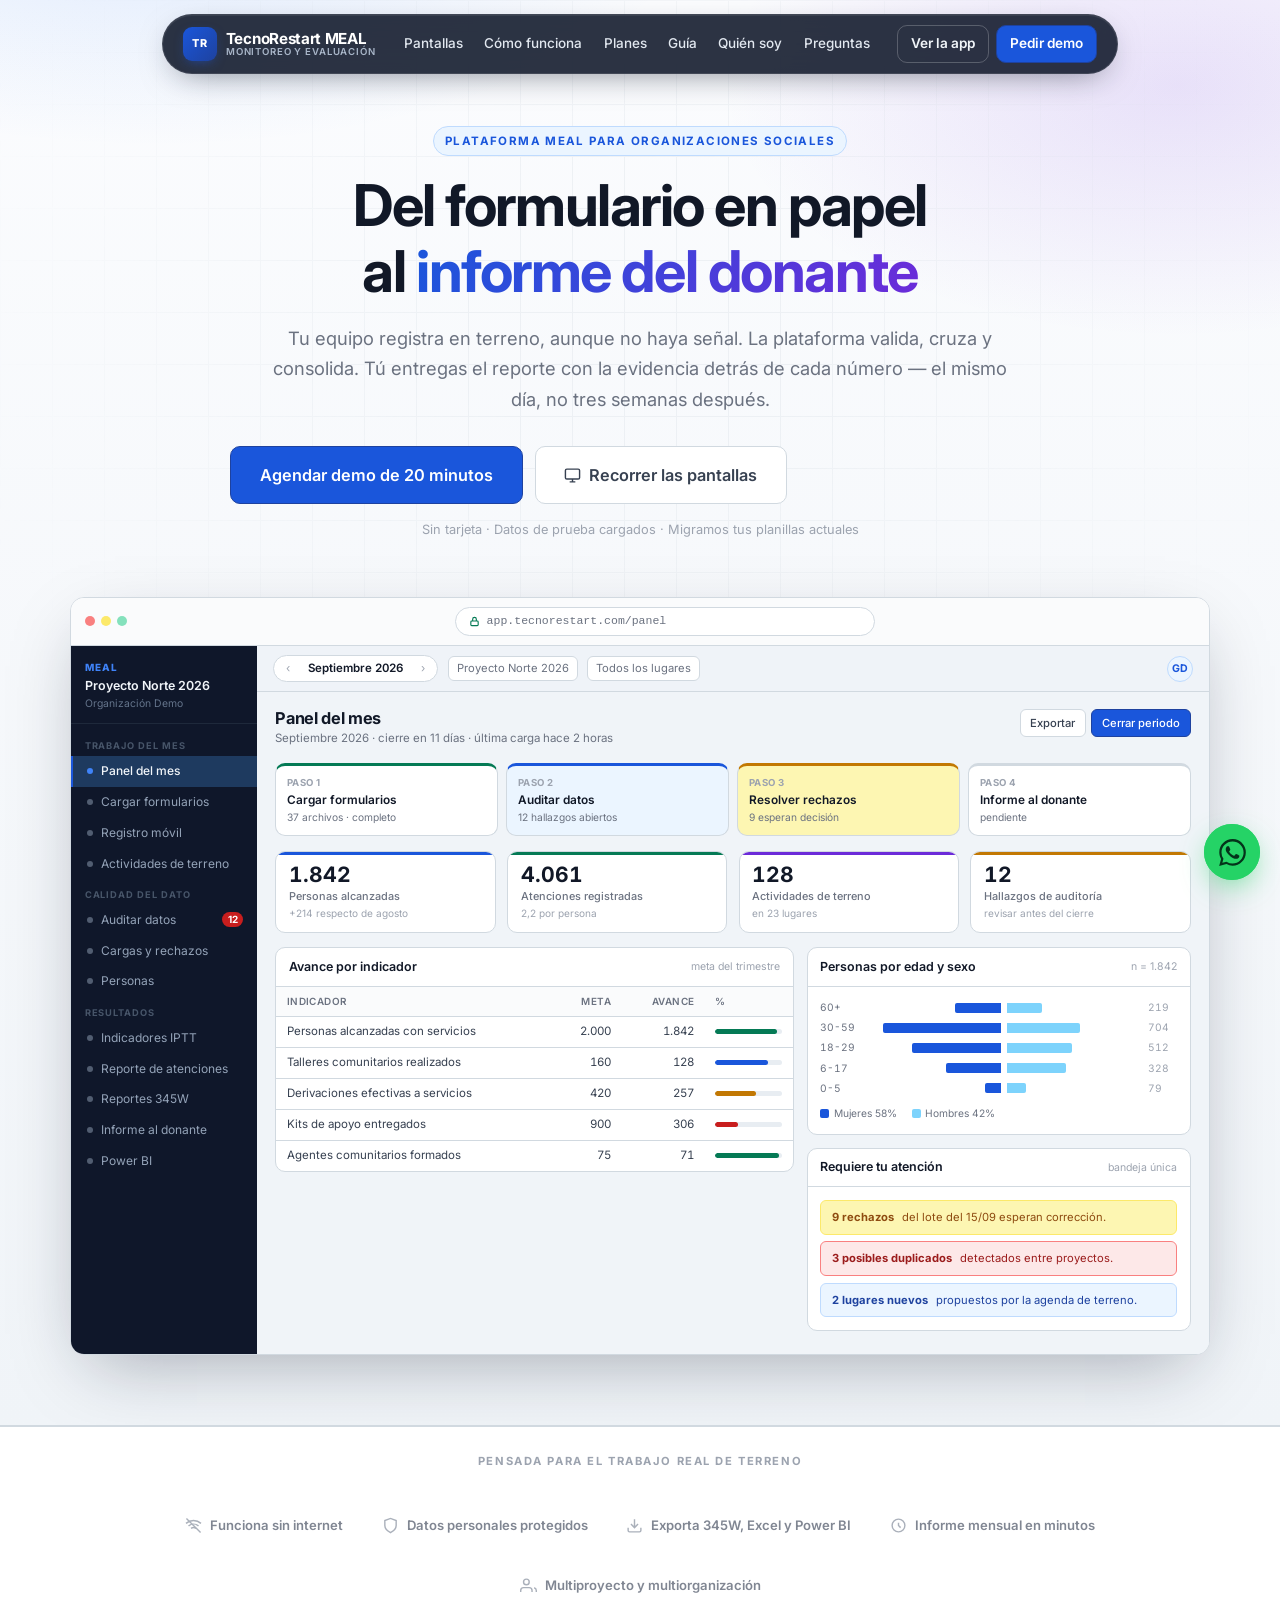
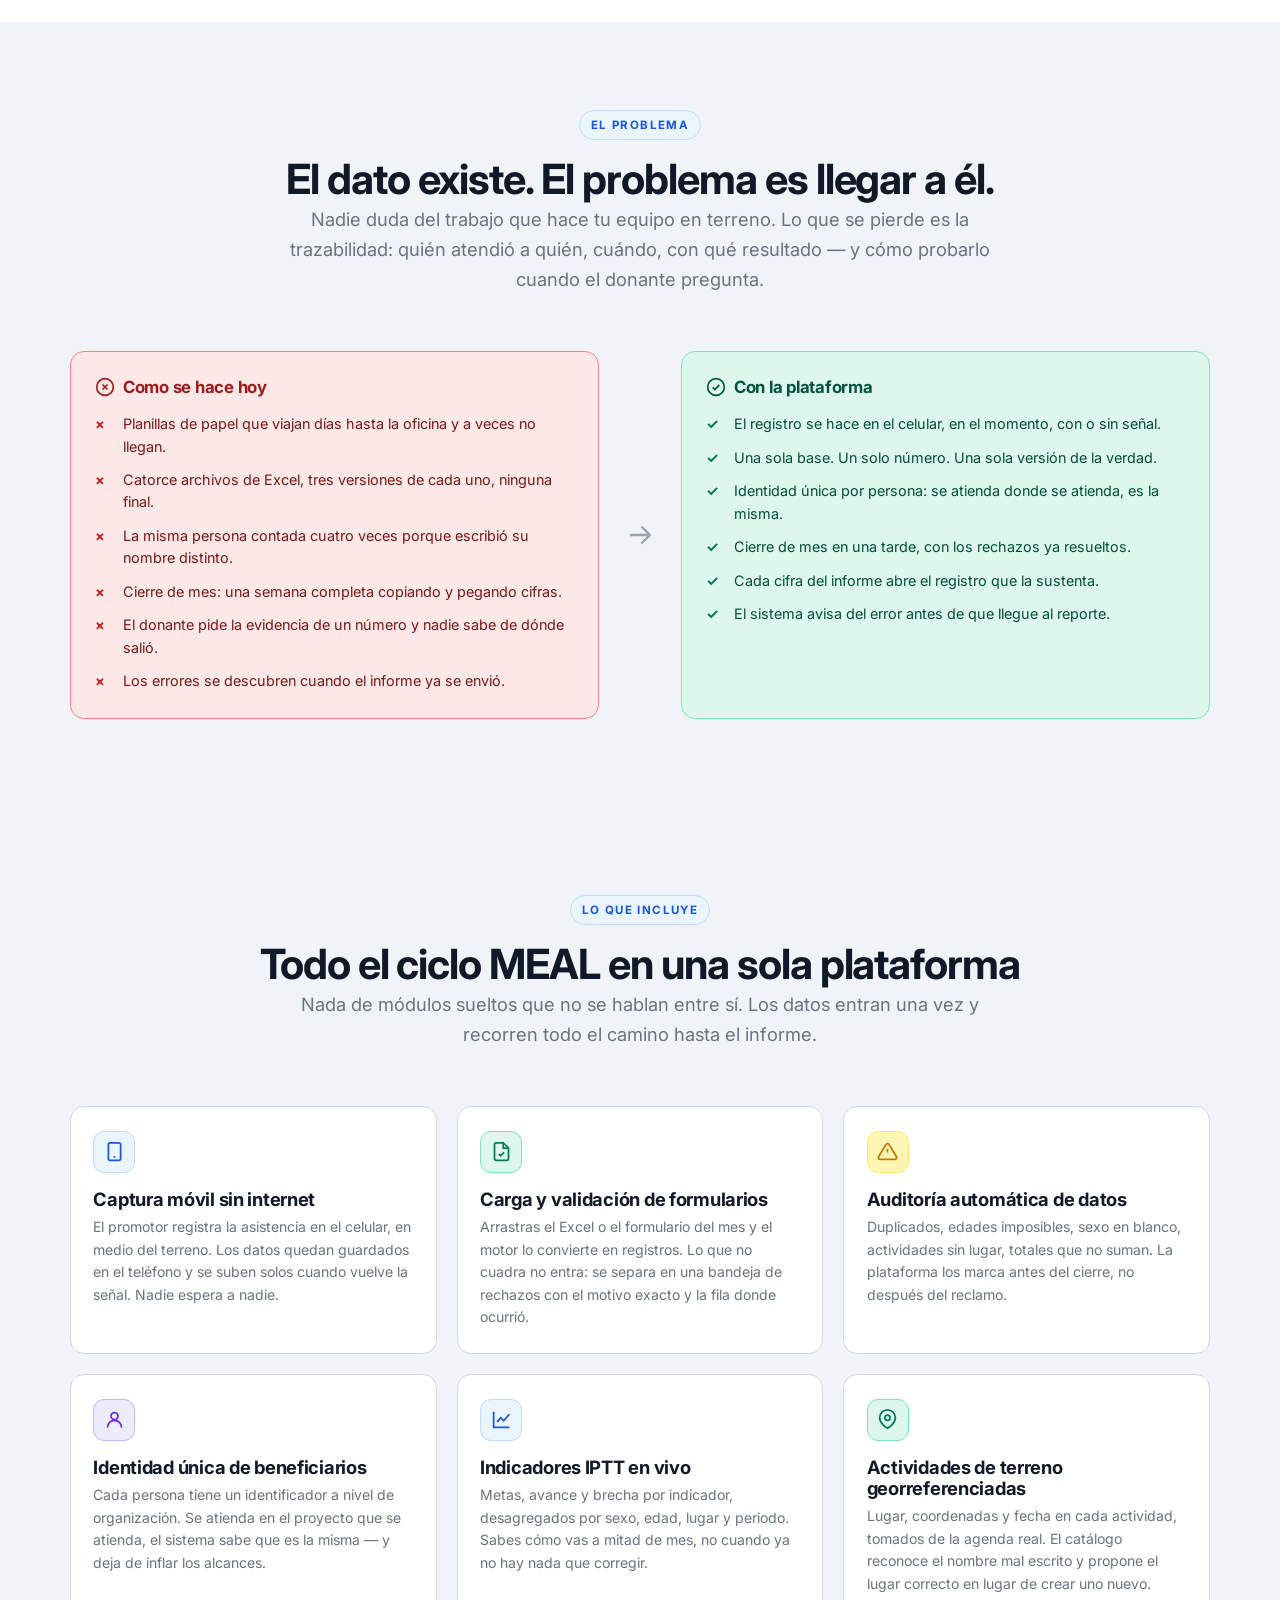
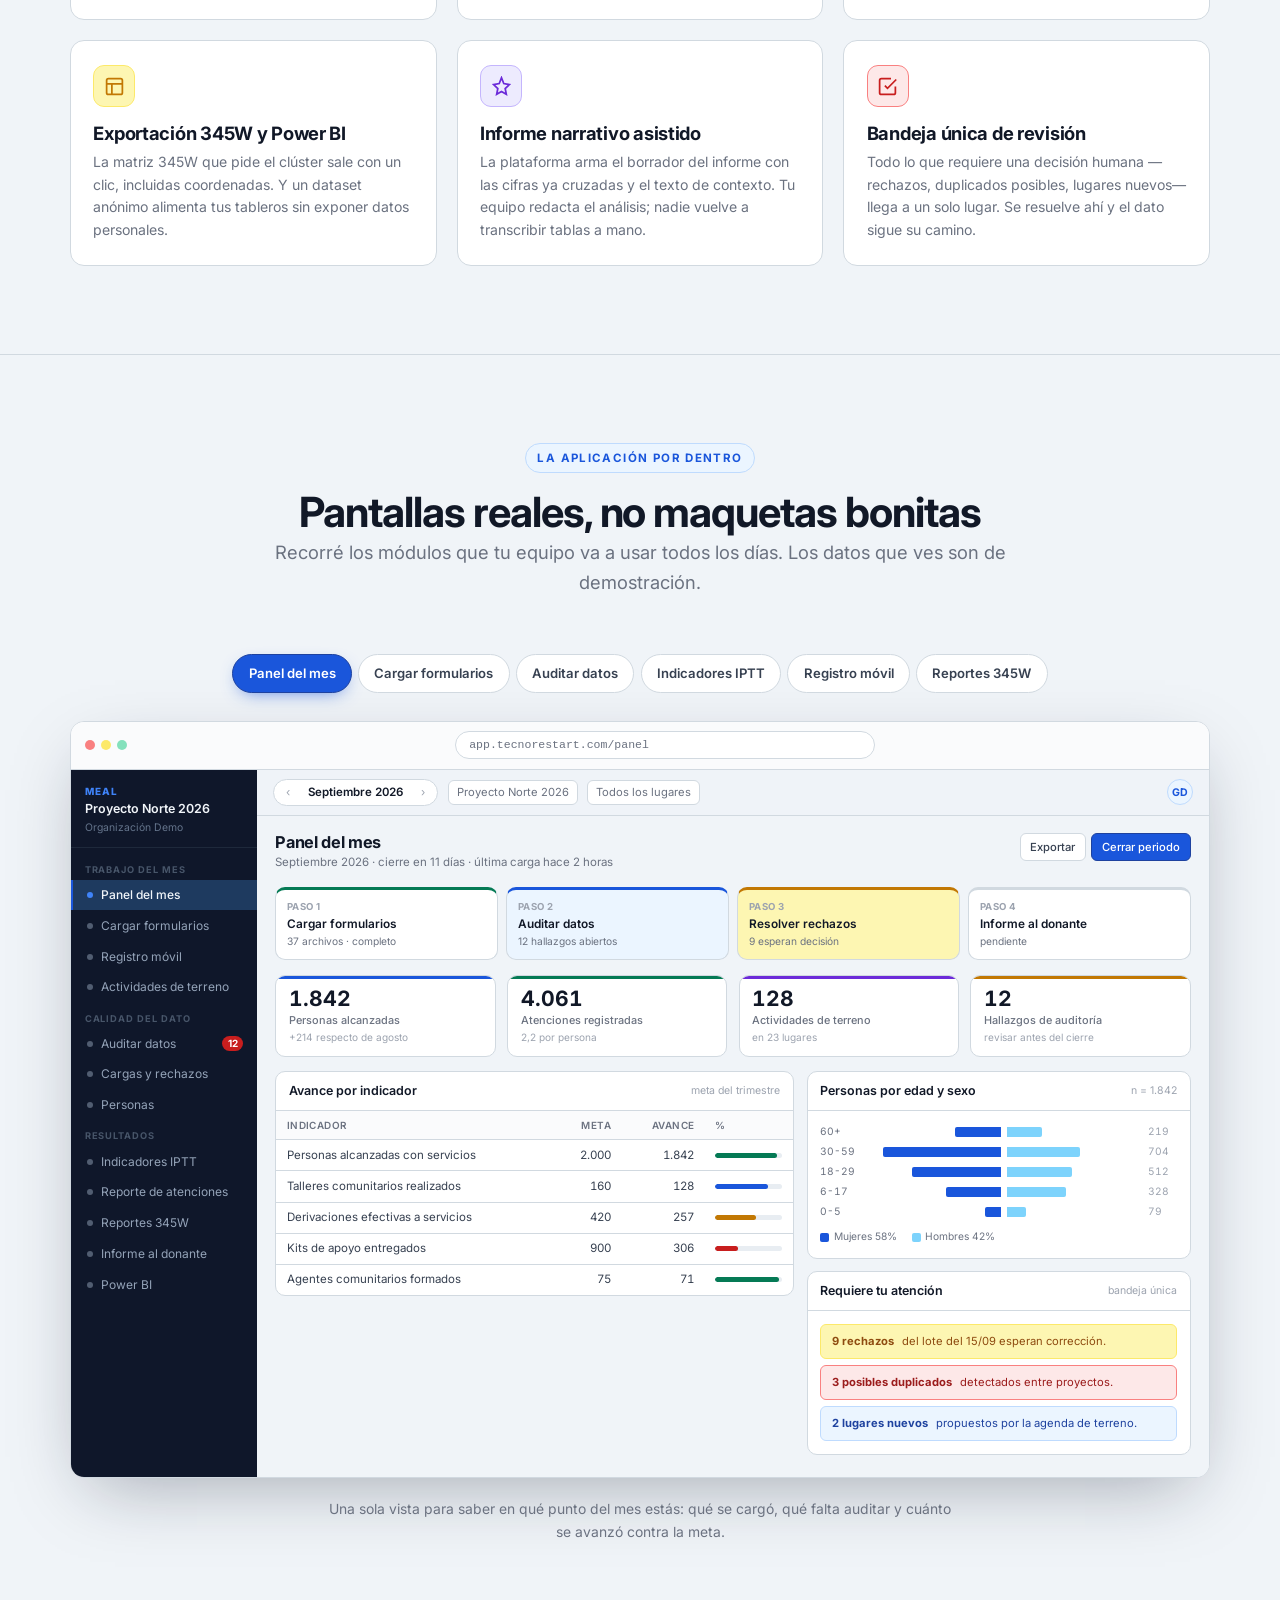
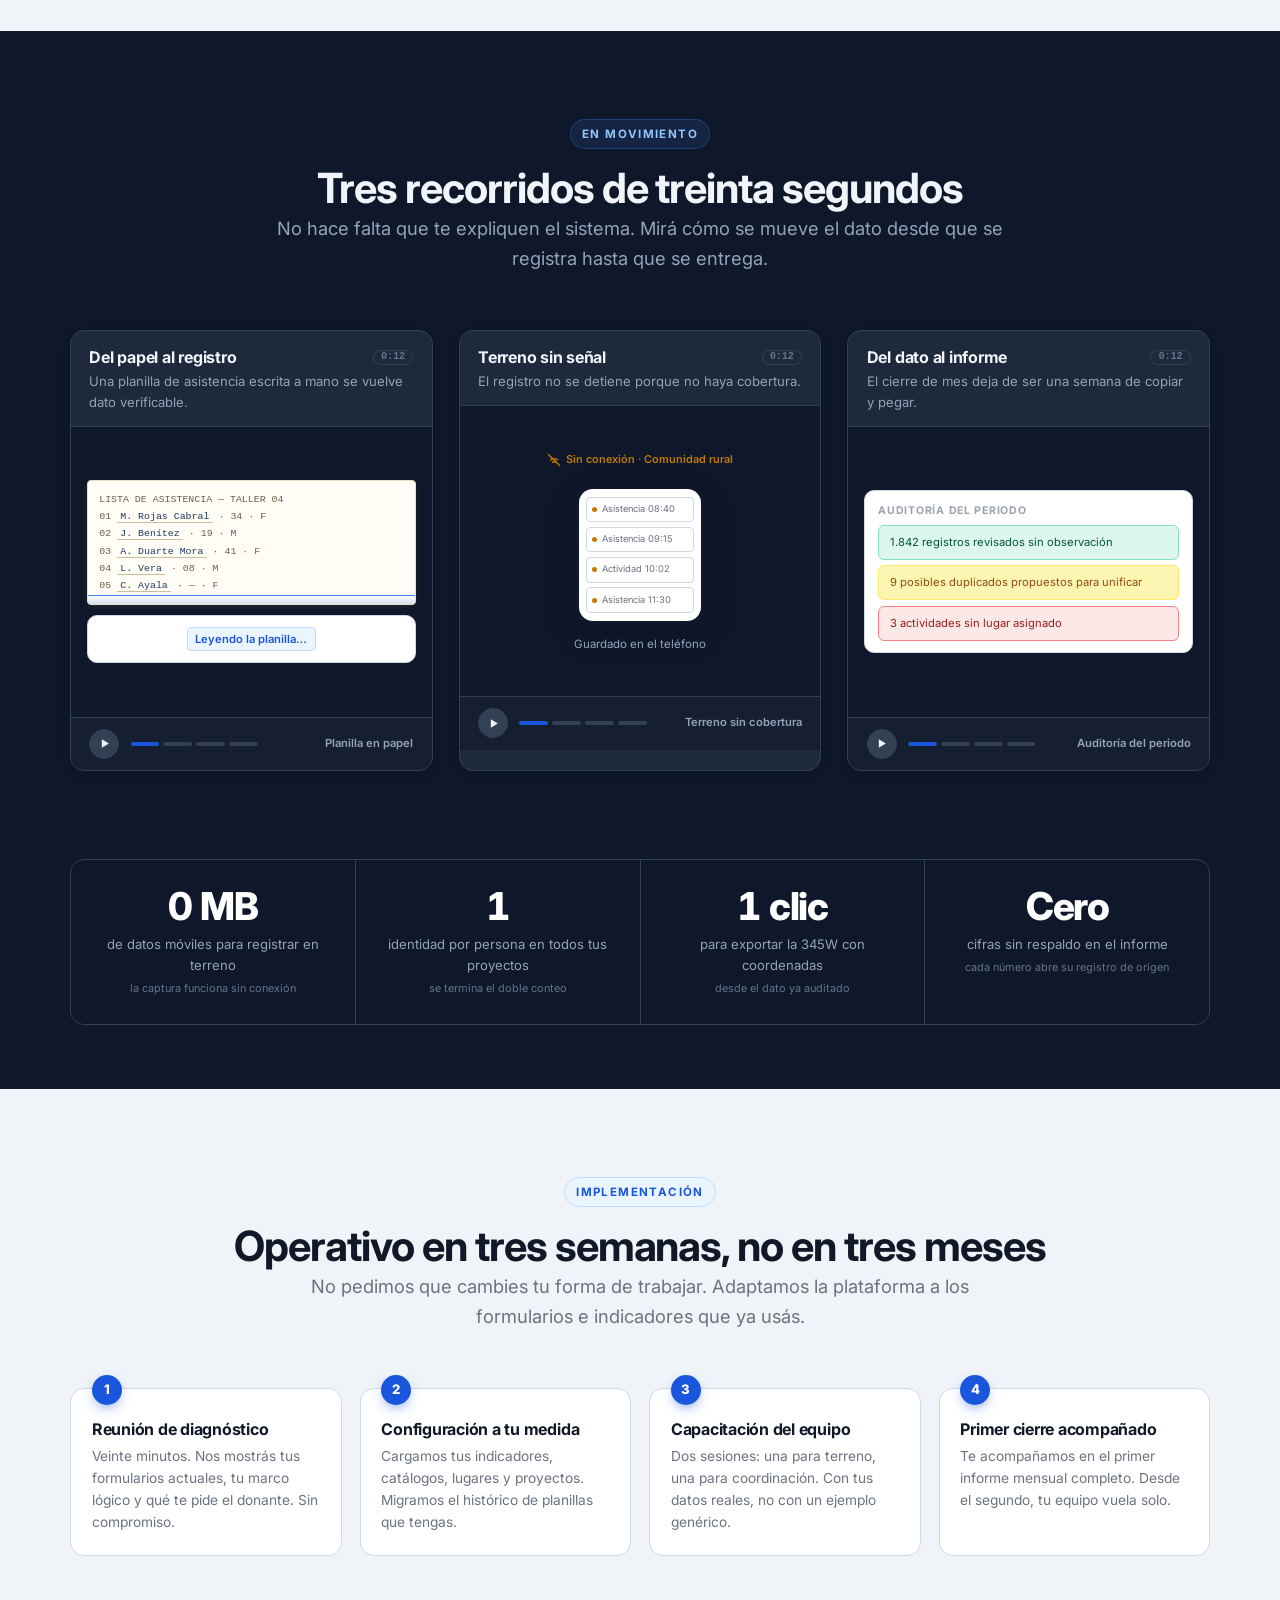
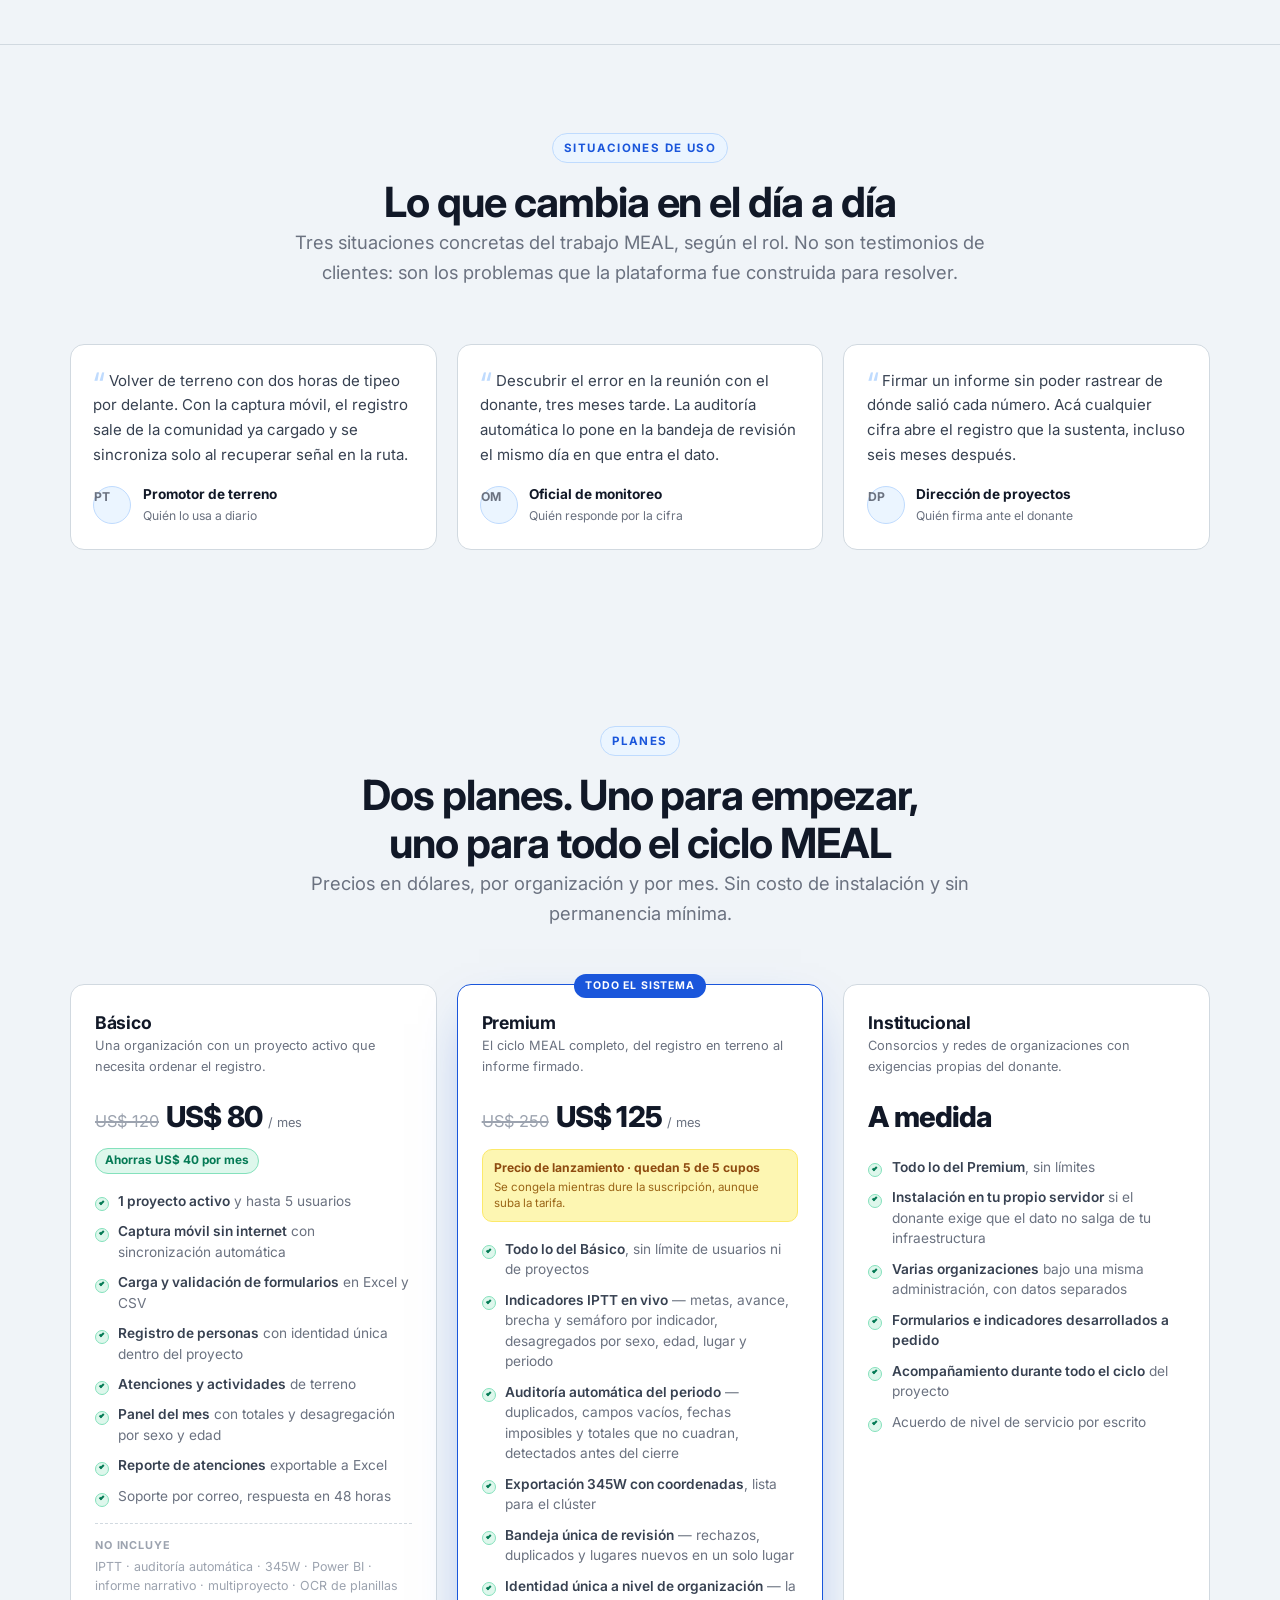
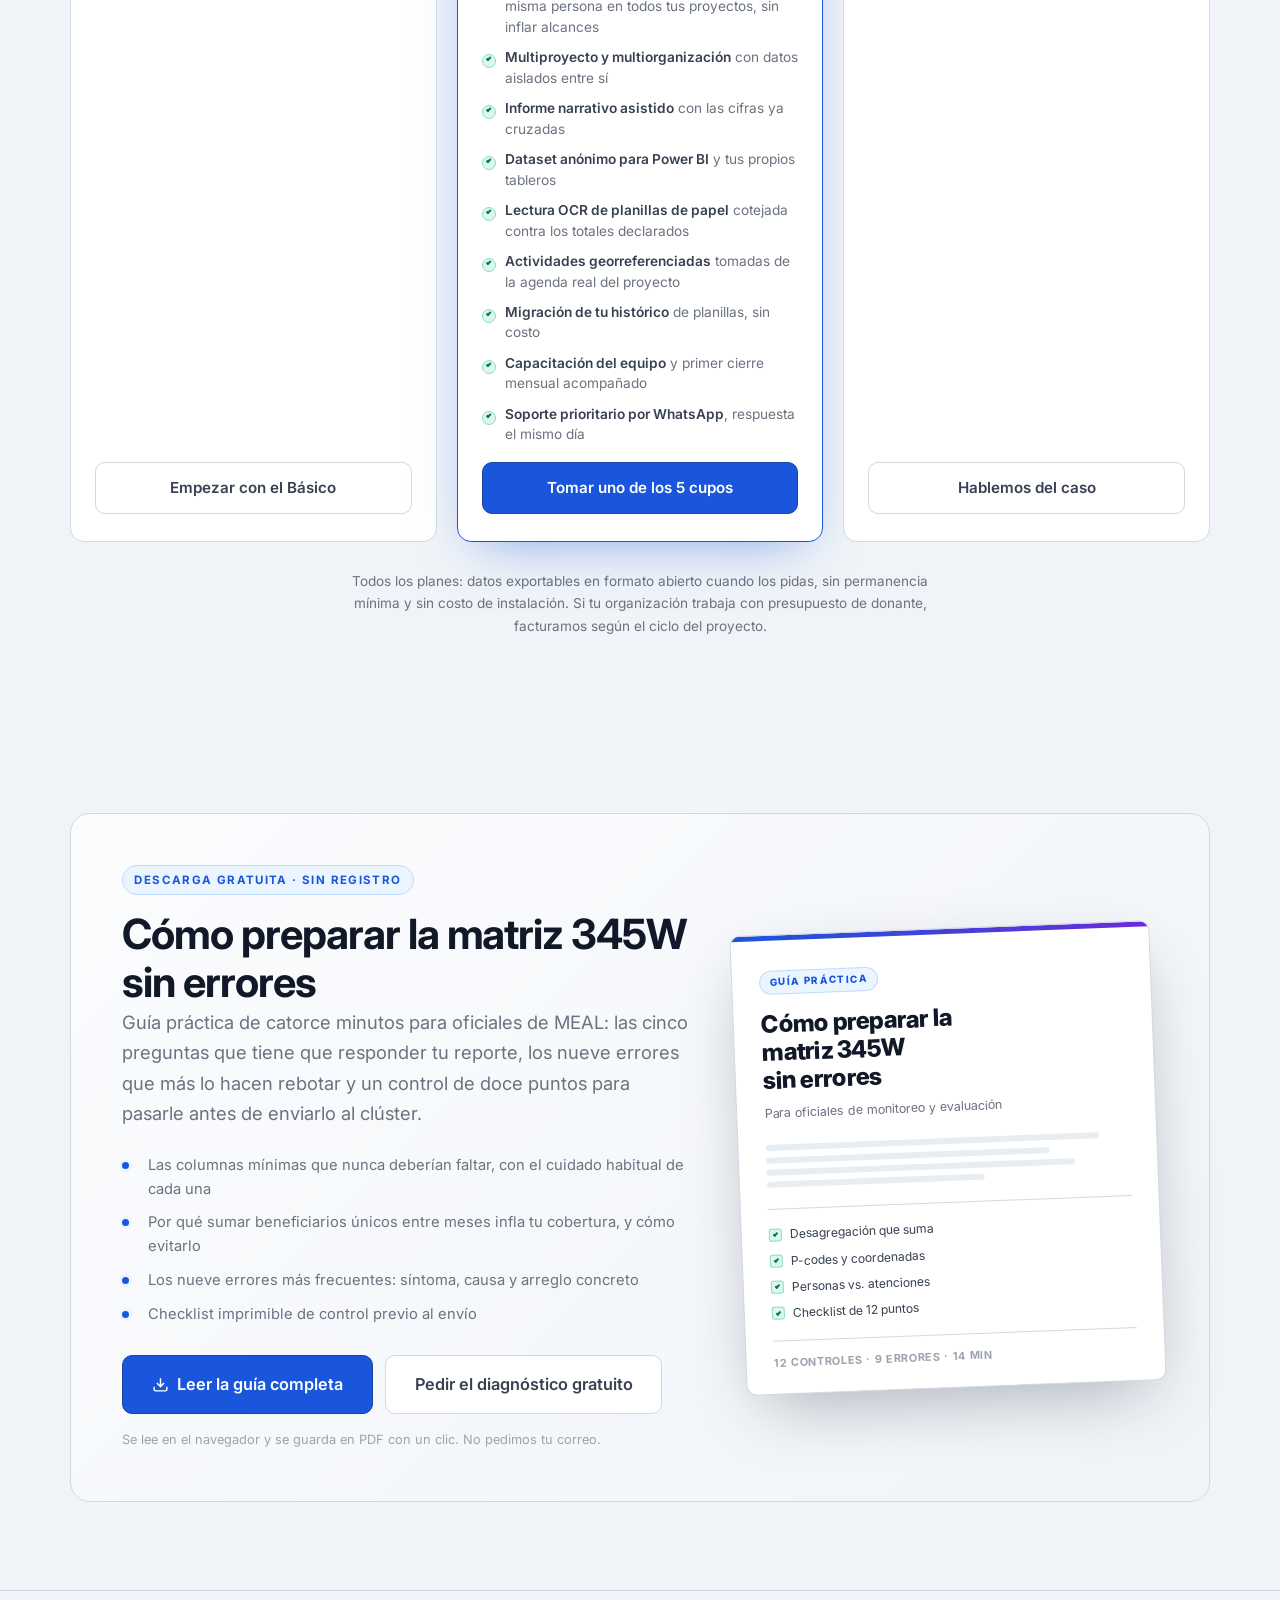
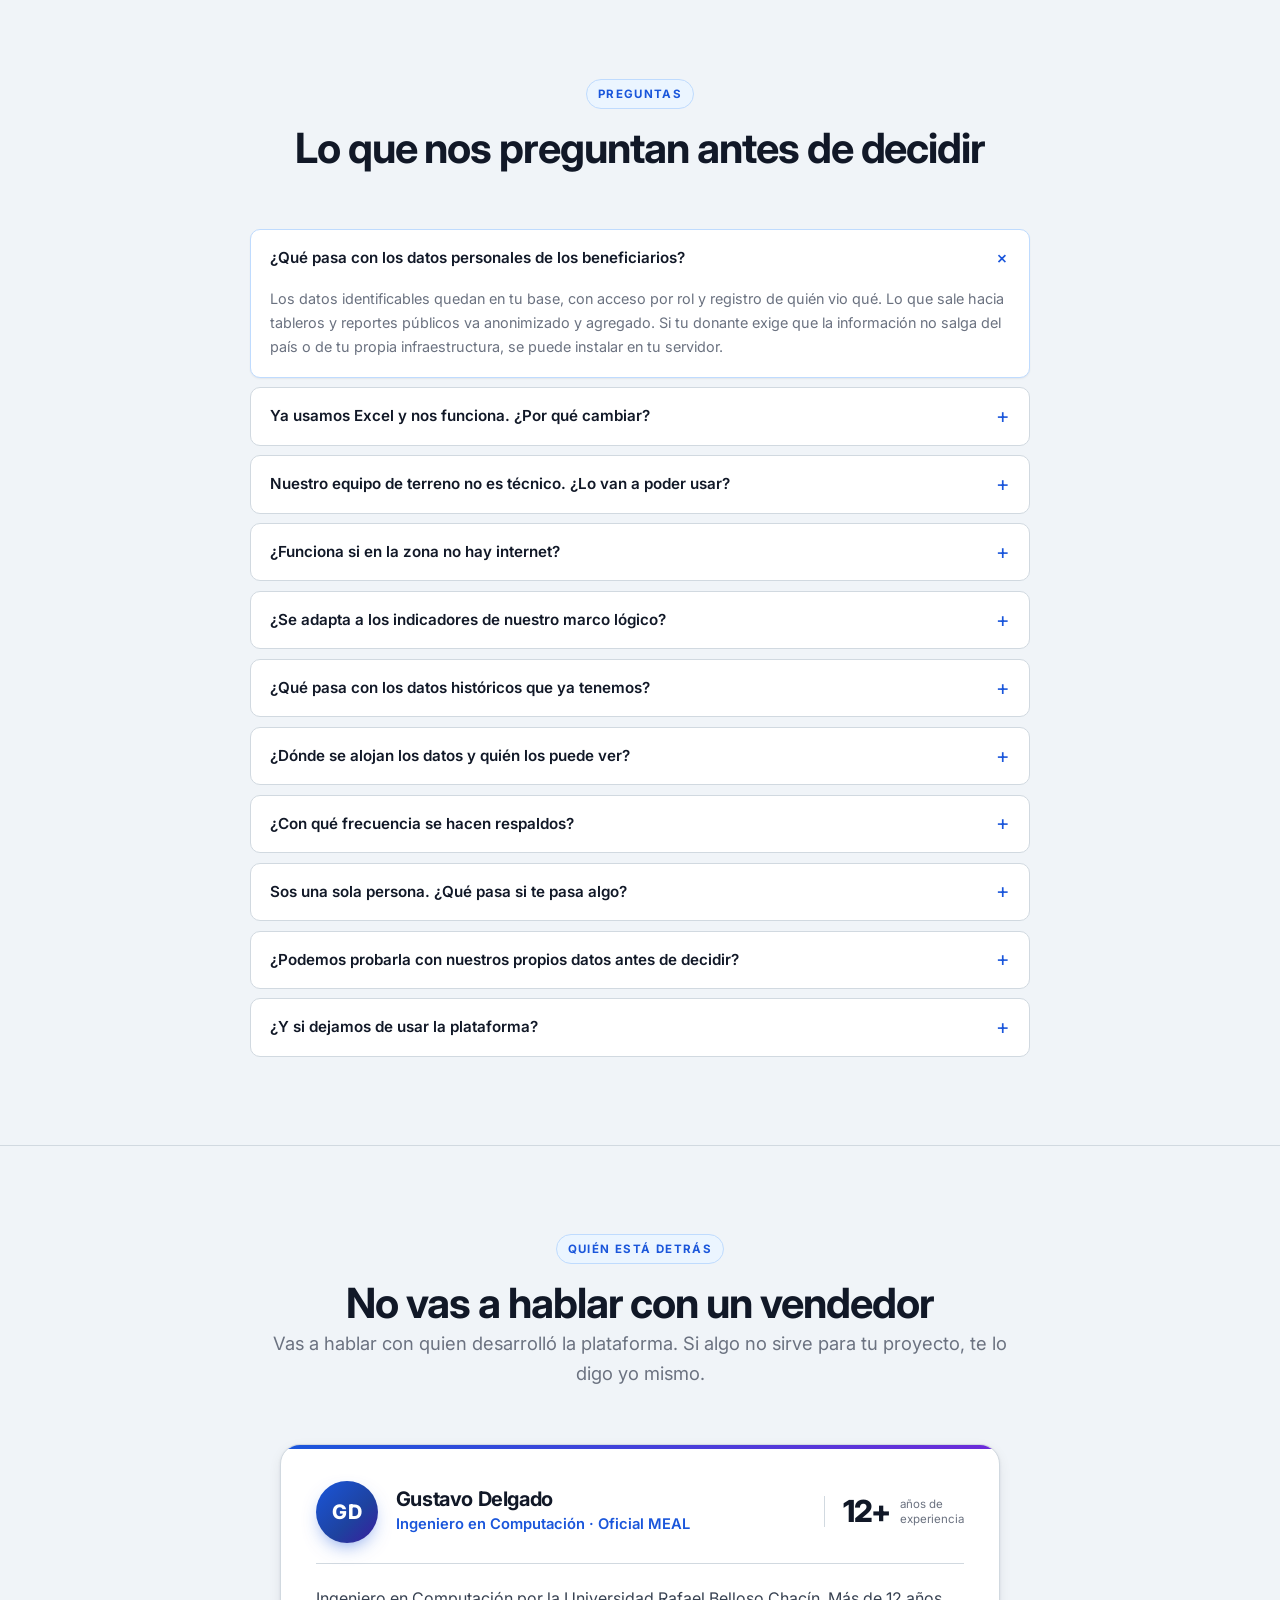
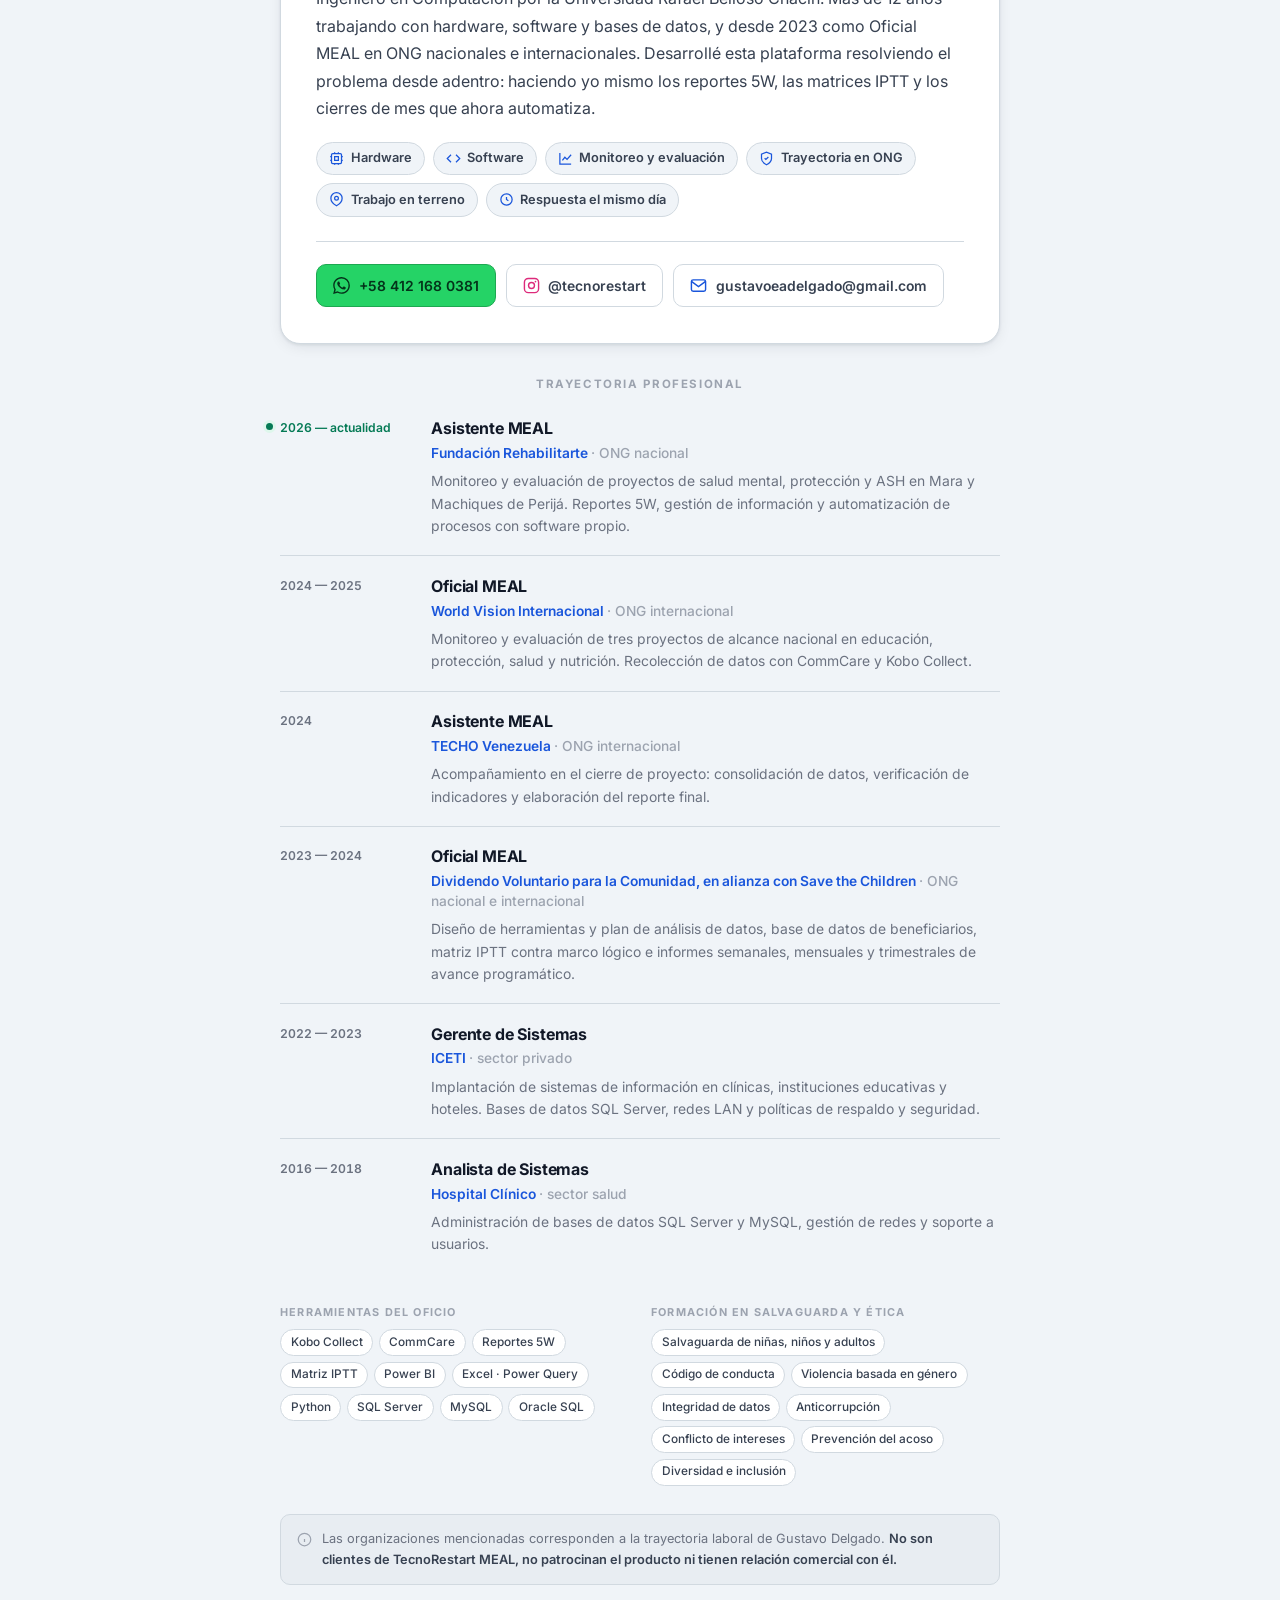
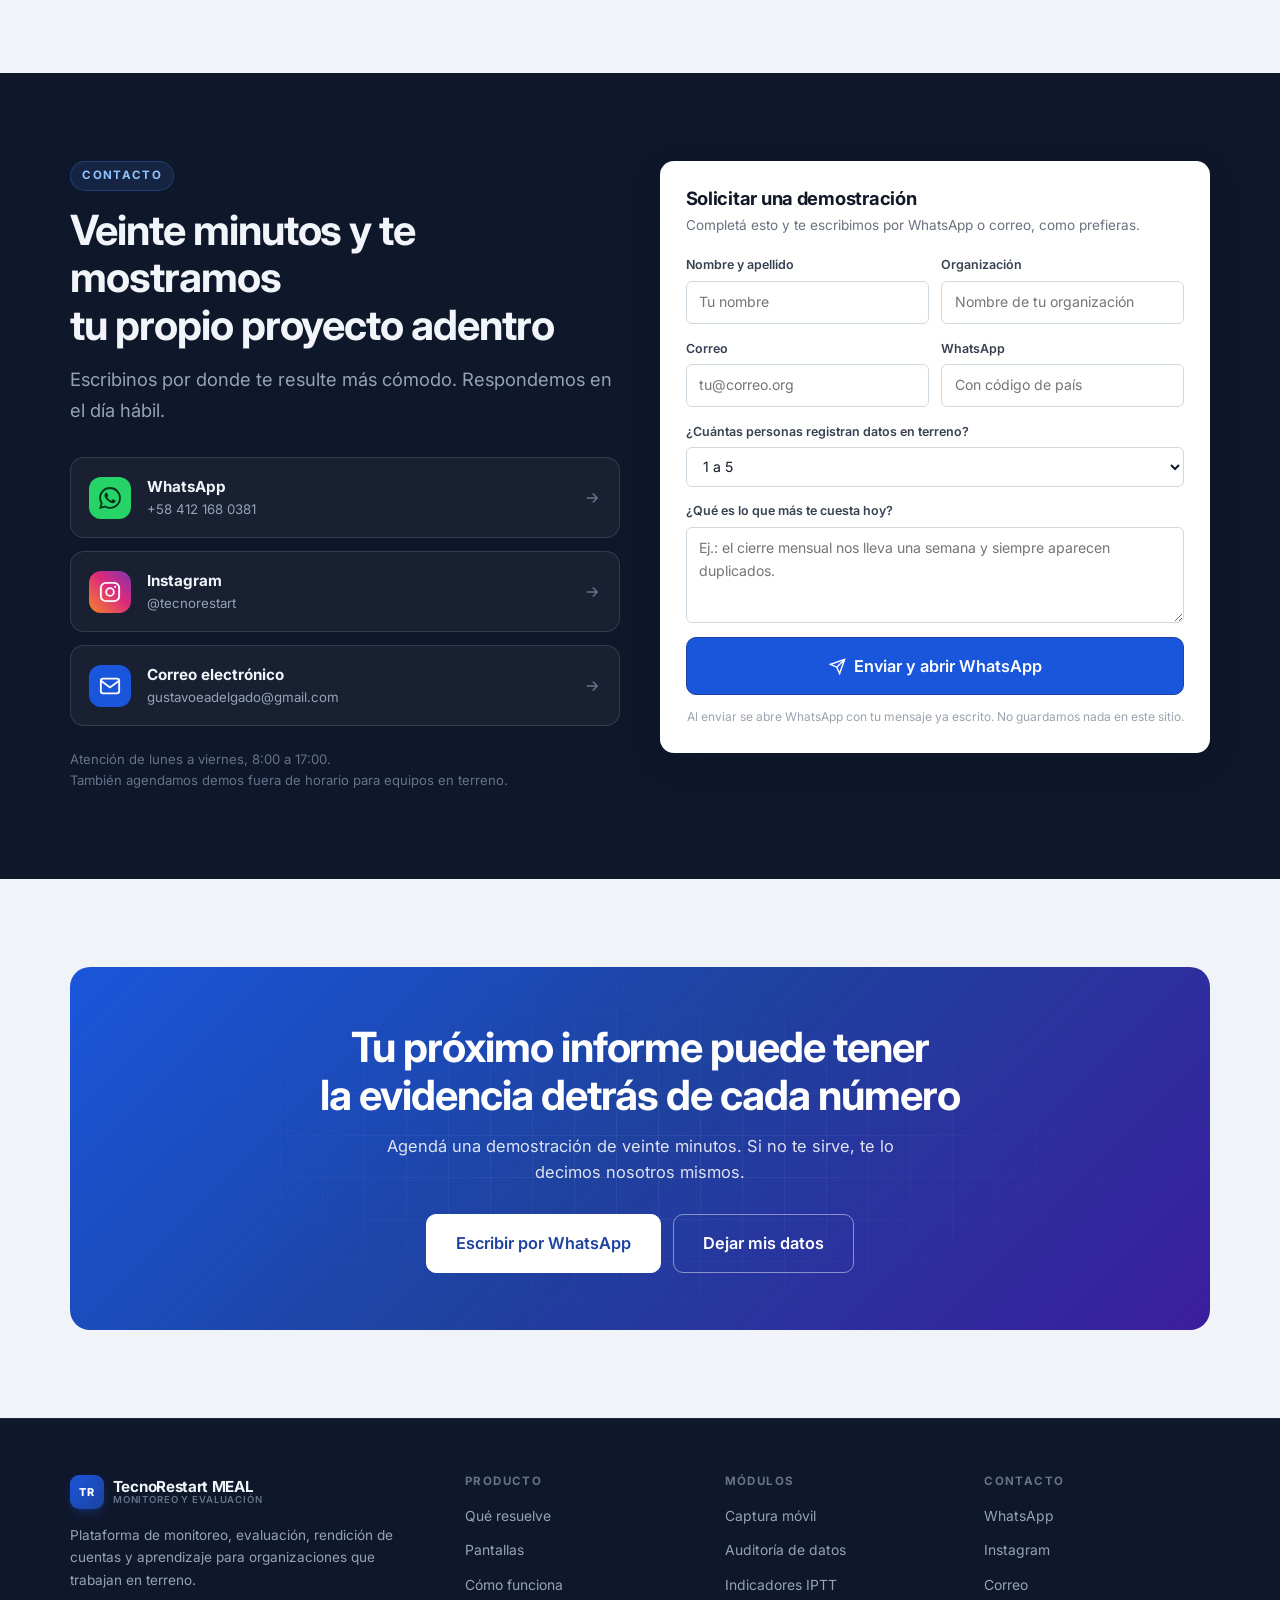
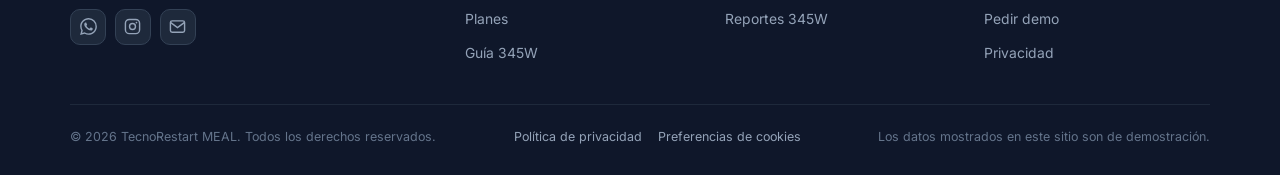
==== commit 5bb63b52: "Arregla la vista previa al compartir, agrega SEO y quita cifras sin respaldo" ====
--- a/index.html
+++ b/index.html
@@ -6,10 +6,22 @@
 <title>TecnoRestart MEAL — Del formulario en papel al informe del donante</title>
 <meta name="description" content="Plataforma MEAL para organizaciones sociales: captura móvil sin internet, validación automática de formularios, indicadores IPTT en vivo y reportes 345W listos para el donante.">
 <meta name="theme-color" content="#1a56db">
+<link rel="canonical" href="https://tecnorestart.com/">
 <meta property="og:type" content="website">
+<meta property="og:site_name" content="TecnoRestart MEAL">
+<meta property="og:locale" content="es_ES">
+<meta property="og:url" content="https://tecnorestart.com/">
 <meta property="og:title" content="TecnoRestart MEAL — Del formulario en papel al informe del donante">
 <meta property="og:description" content="Captura en terreno sin internet, validación automática y reportes al donante en minutos, no en semanas.">
-<meta property="og:image" content="assets/og.svg">
+<meta property="og:image" content="https://tecnorestart.com/assets/og.png">
+<meta property="og:image:type" content="image/png">
+<meta property="og:image:width" content="1200">
+<meta property="og:image:height" content="630">
+<meta property="og:image:alt" content="Panel de TecnoRestart MEAL con indicadores del mes">
+<meta name="twitter:card" content="summary_large_image">
+<meta name="twitter:title" content="TecnoRestart MEAL — Del formulario en papel al informe del donante">
+<meta name="twitter:description" content="Captura en terreno sin internet, validación automática y reportes al donante en minutos.">
+<meta name="twitter:image" content="https://tecnorestart.com/assets/og.png">
 <link rel="icon" href="assets/favicon.svg" type="image/svg+xml">
 <link rel="preconnect" href="https://fonts.googleapis.com">
 <link rel="preconnect" href="https://fonts.gstatic.com" crossorigin>
@@ -500,10 +512,10 @@
 <section class="seccion compacta tinta" style="padding-top:0">
   <div class="contenedor">
     <div class="cifras revelar">
-      <div class="cifra"><b data-contador="85" data-sufijo="%">0</b><span>menos tiempo en el cierre mensual</span><em>medido en implementaciones piloto</em></div>
-      <div class="cifra"><b data-contador="100" data-sufijo="%">0</b><span>de las cifras trazables al registro</span><em>cada número abre su evidencia</em></div>
-      <div class="cifra"><b data-contador="0" data-prefijo="" data-texto="0 MB">0</b><span>de datos móviles para registrar en terreno</span><em>la captura funciona sin conexión</em></div>
-      <div class="cifra"><b data-contador="12" data-prefijo="&lt;">0</b><span>minutos para generar la 345W</span><em>desde el dato ya auditado</em></div>
+      <div class="cifra"><b data-contador="0" data-texto="0 MB">0</b><span>de datos móviles para registrar en terreno</span><em>la captura funciona sin conexión</em></div>
+      <div class="cifra"><b data-contador="1" data-texto="1">0</b><span>identidad por persona en todos tus proyectos</span><em>se termina el doble conteo</em></div>
+      <div class="cifra"><b data-contador="1" data-texto="1 clic">0</b><span>para exportar la 345W con coordenadas</span><em>desde el dato ya auditado</em></div>
+      <div class="cifra"><b data-contador="0" data-texto="Cero">0</b><span>cifras sin respaldo en el informe</span><em>cada número abre su registro de origen</em></div>
     </div>
   </div>
 </section>
@@ -541,22 +553,22 @@
 <section class="seccion suave linea">
   <div class="contenedor">
     <div class="cabecera-seccion centrado revelar">
-      <span class="eyebrow">Voces del equipo</span>
+      <span class="eyebrow">Situaciones de uso</span>
       <h2>Lo que cambia en el día a día</h2>
-      <p class="plomo">Testimonios ilustrativos de perfiles típicos de usuario, con datos de demostración.</p>
+      <p class="plomo">Tres situaciones concretas del trabajo MEAL, según el rol. No son testimonios de clientes: son los problemas que la plataforma fue construida para resolver.</p>
     </div>
     <div class="testis revelar">
       <article class="testi">
-        <blockquote>Antes llegaba de terreno y me esperaban dos horas de tipeo. Ahora salgo de la comunidad con todo cargado y el celular lo sube solo cuando agarro señal en la ruta.</blockquote>
-        <div class="testi-autor"><span class="testi-ini">PT</span><div><b>Promotora de terreno</b><span>Programa comunitario</span></div></div>
+        <blockquote>Volver de terreno con dos horas de tipeo por delante. Con la captura móvil, el registro sale de la comunidad ya cargado y se sincroniza solo al recuperar señal en la ruta.</blockquote>
+        <div class="testi-autor"><span class="testi-ini">PT</span><div><b>Promotor de terreno</b><span>Quién lo usa a diario</span></div></div>
       </article>
       <article class="testi">
-        <blockquote>Lo que más me sirve es que el sistema te frena antes. El error aparece en la bandeja el mismo día, no en la reunión con el donante tres meses después.</blockquote>
-        <div class="testi-autor"><span class="testi-ini">OM</span><div><b>Oficial de monitoreo</b><span>Proyecto multianual</span></div></div>
+        <blockquote>Descubrir el error en la reunión con el donante, tres meses tarde. La auditoría automática lo pone en la bandeja de revisión el mismo día en que entra el dato.</blockquote>
+        <div class="testi-autor"><span class="testi-ini">OM</span><div><b>Oficial de monitoreo</b><span>Quién responde por la cifra</span></div></div>
       </article>
       <article class="testi">
-        <blockquote>Yo firmo el informe. Poder abrir cualquier número y ver de qué registro salió me cambió la forma de presentarme ante el financiador.</blockquote>
-        <div class="testi-autor"><span class="testi-ini">DP</span><div><b>Dirección de proyectos</b><span>Organización social</span></div></div>
+        <blockquote>Firmar un informe sin poder rastrear de dónde salió cada número. Acá cualquier cifra abre el registro que la sustenta, incluso seis meses después.</blockquote>
+        <div class="testi-autor"><span class="testi-ini">DP</span><div><b>Dirección de proyectos</b><span>Quién firma ante el donante</span></div></div>
       </article>
     </div>
   </div>
@@ -744,6 +756,22 @@
         <div class="resp">Los migramos. Nos pasás tus planillas de periodos anteriores y las cargamos con el mismo motor de validación, para que arranques con la serie completa y no con la base vacía.</div>
       </details>
       <details>
+        <summary>¿Dónde se alojan los datos y quién los puede ver?</summary>
+        <div class="resp">La plataforma corre en infraestructura en la nube con conexión cifrada (HTTPS) y la base de datos es independiente por organización. El acceso es por rol y queda registrado. Si tu donante exige que la información no salga de tu propia infraestructura, el plan Institucional contempla la instalación en tu servidor.</div>
+      </details>
+      <details>
+        <summary>¿Con qué frecuencia se hacen respaldos?</summary>
+        <div class="resp">La base tiene respaldo automático diario, y además podés exportar todos tus datos en formato abierto cuando quieras, sin pedir permiso ni esperar a nadie. Esa exportación es tu copia de seguridad independiente: aunque mañana desapareciera el servicio, tus datos siguen siendo utilizables.</div>
+      </details>
+      <details>
+        <summary>Sos una sola persona. ¿Qué pasa si te pasa algo?</summary>
+        <div class="resp">Es la pregunta correcta y merece una respuesta honesta, no una promesa. Tres cosas la responden: tus datos son exportables en formato abierto en cualquier momento, así que nunca quedan secuestrados; la plataforma usa tecnologías estándar y documentadas, de modo que otro equipo técnico puede tomarla; y para el plan Institucional se puede acordar por contrato la entrega del código fuente. Si tu organización necesita garantías formales de continuidad, se conversan y se firman antes de empezar.</div>
+      </details>
+      <details>
+        <summary>¿Podemos probarla con nuestros propios datos antes de decidir?</summary>
+        <div class="resp">Sí, y es lo que recomendamos. El camino habitual es el diagnóstico gratuito: nos mandás tu planilla del último mes, la cargamos en un ambiente de prueba y te devolvemos un informe de calidad de datos con los duplicados y las inconsistencias que tenga hoy. Ves la plataforma funcionando con tu información real, no con un ejemplo inventado, y sin compromiso.</div>
+      </details>
+      <details>
         <summary>¿Y si dejamos de usar la plataforma?</summary>
         <div class="resp">Tus datos son tuyos y se exportan completos en formato abierto cuando los pidas. No hay secuestro de información ni cláusulas de permanencia.</div>
       </details>
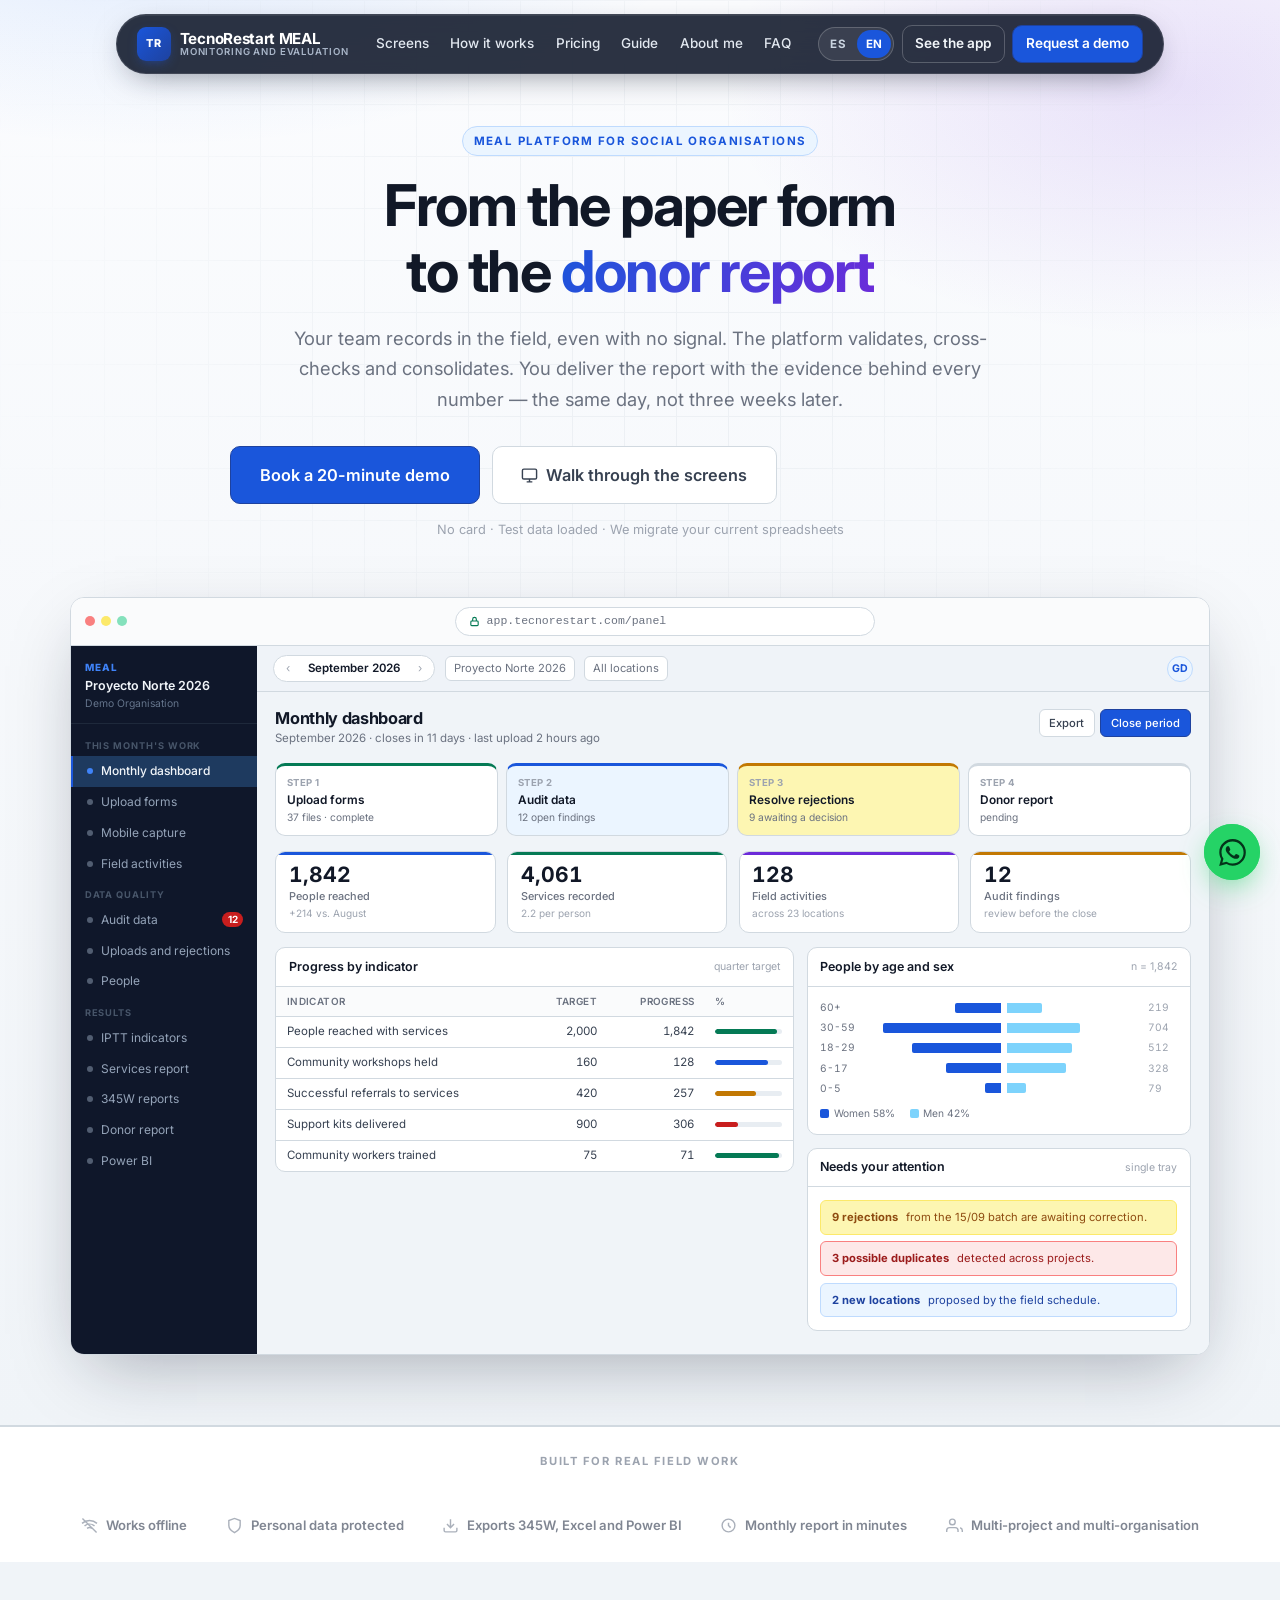
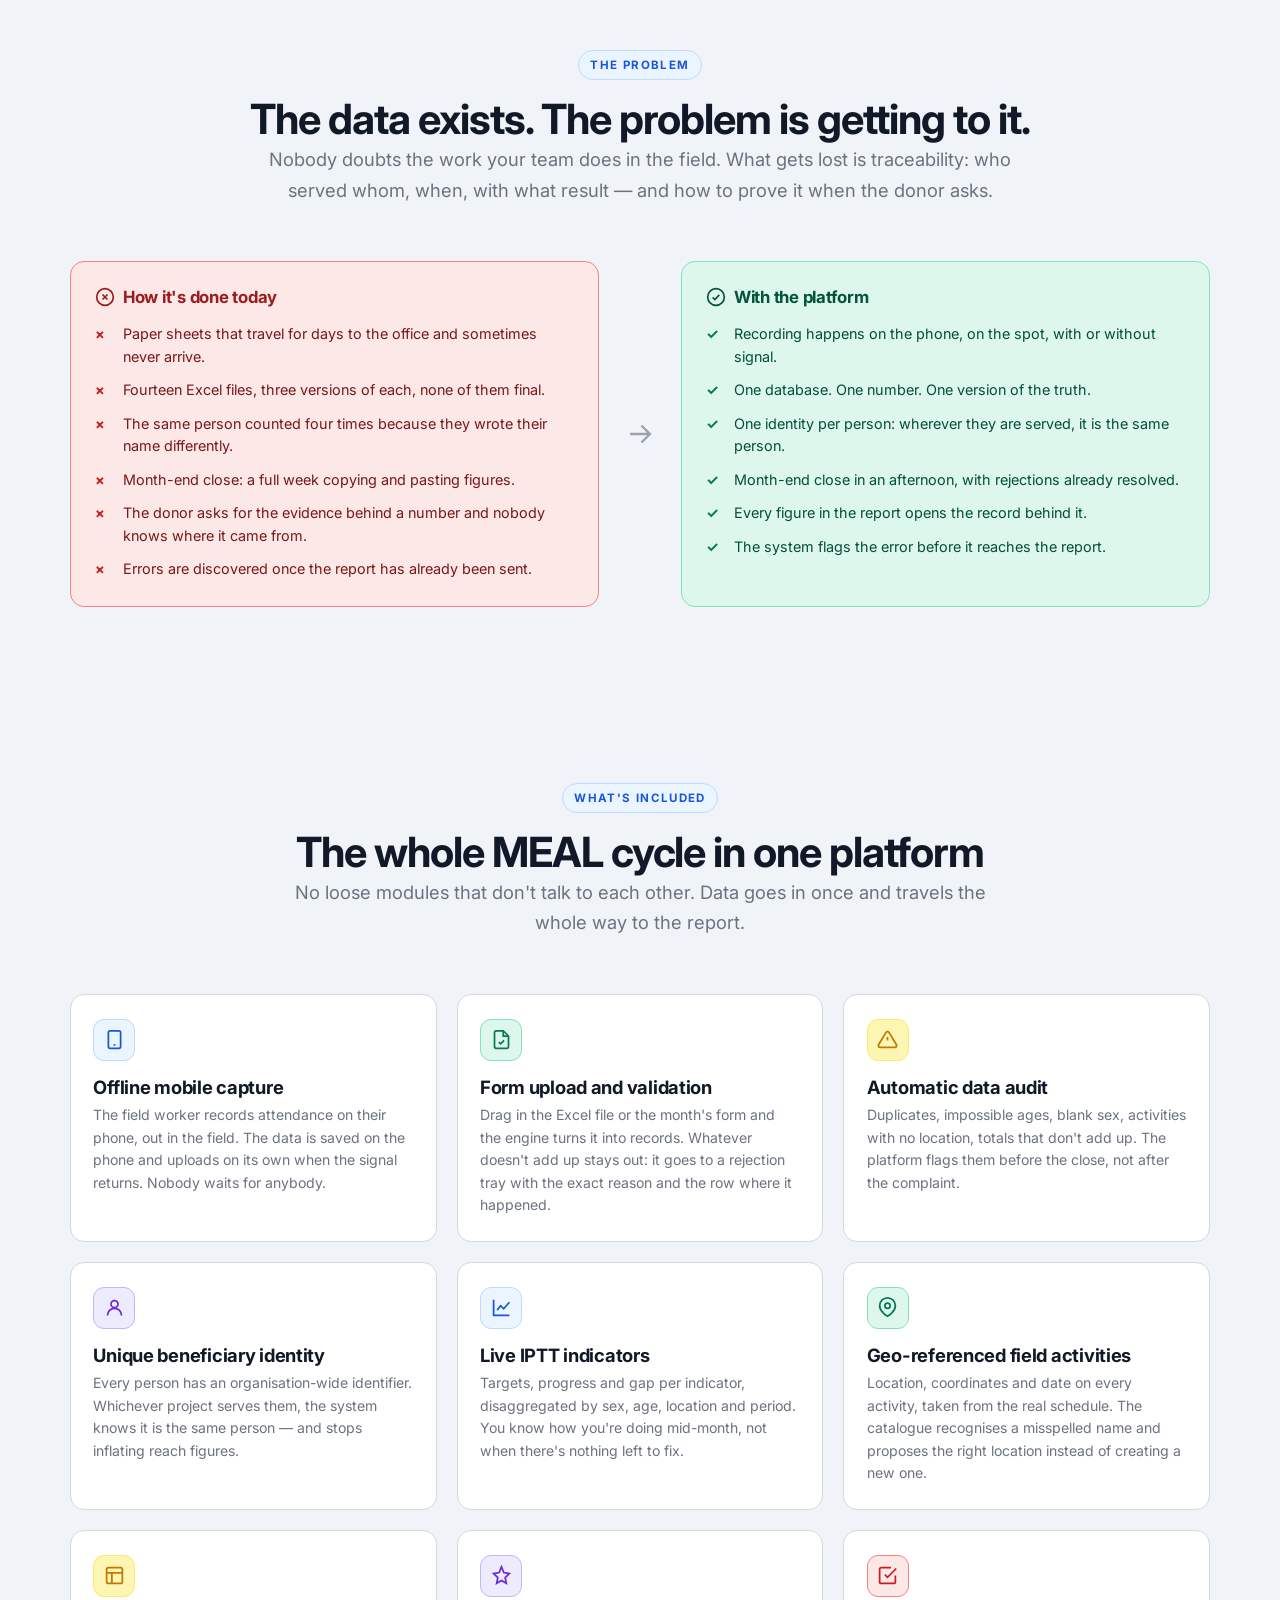
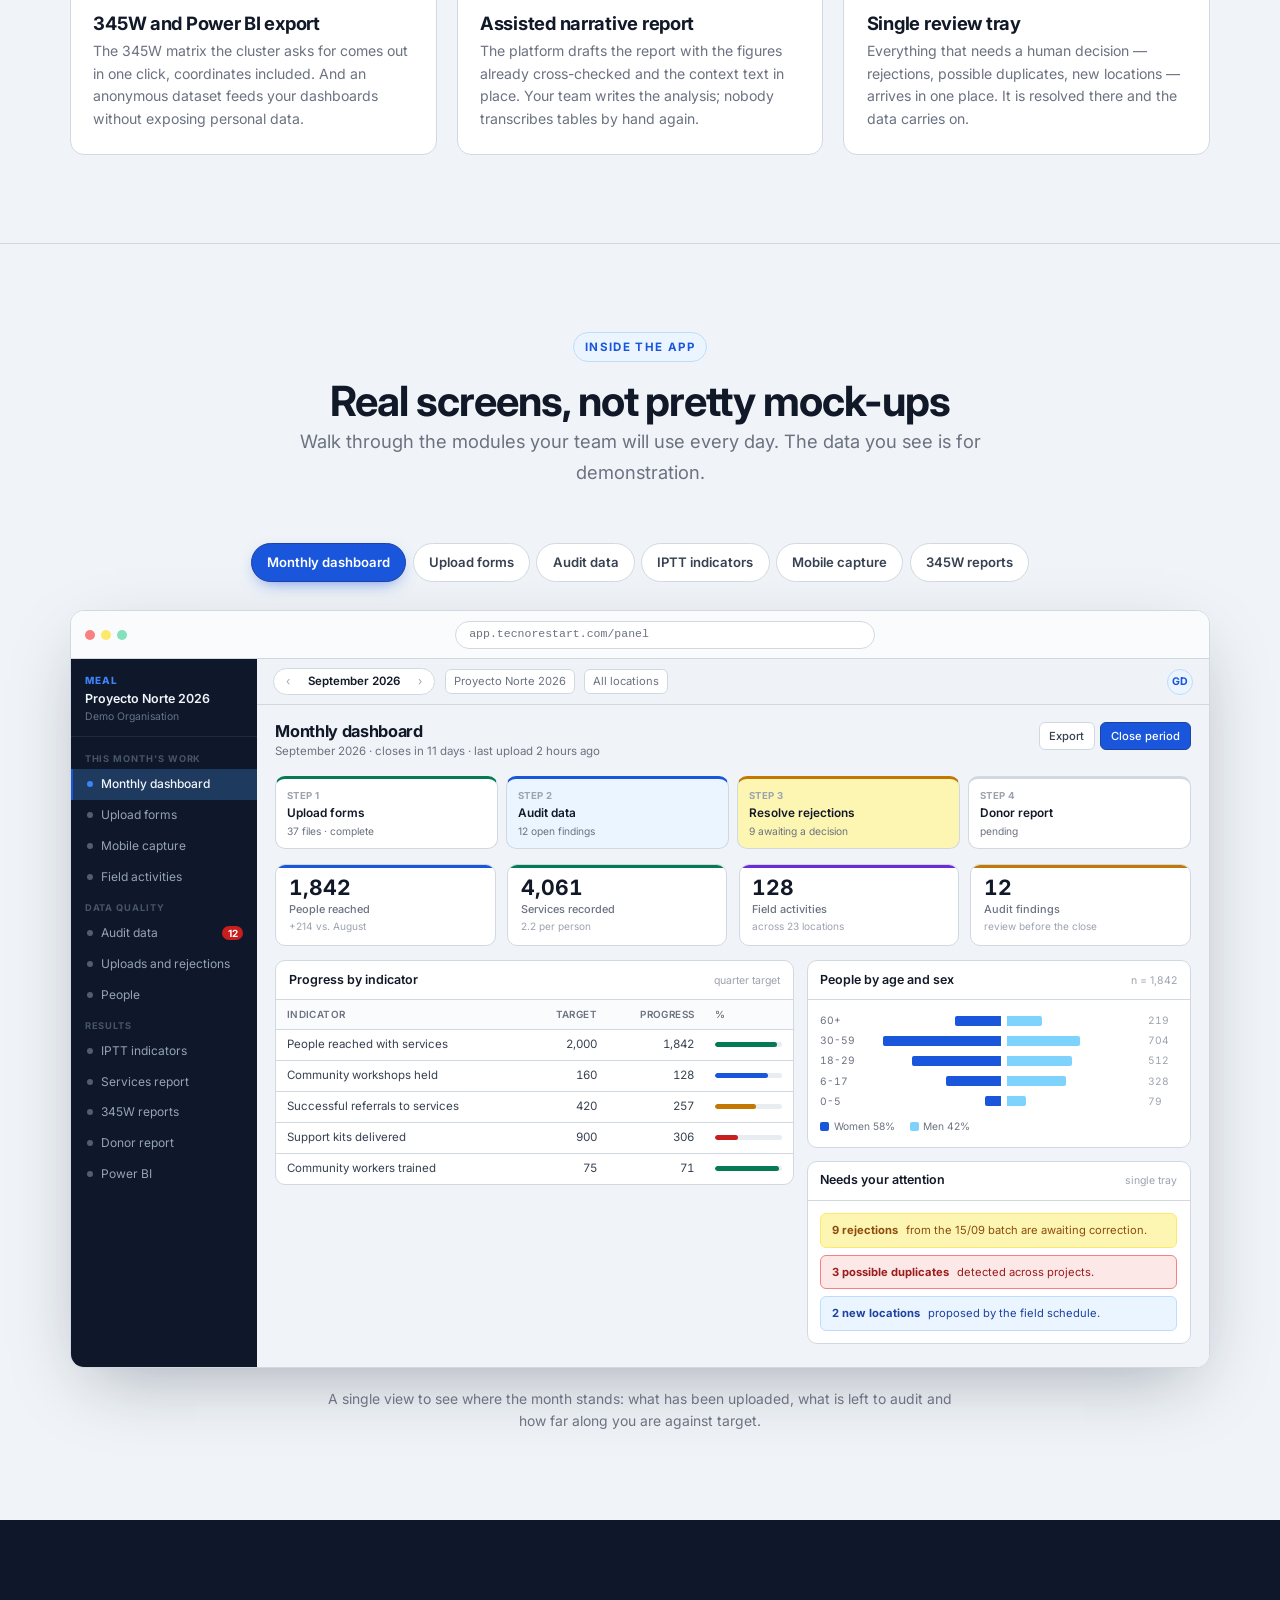
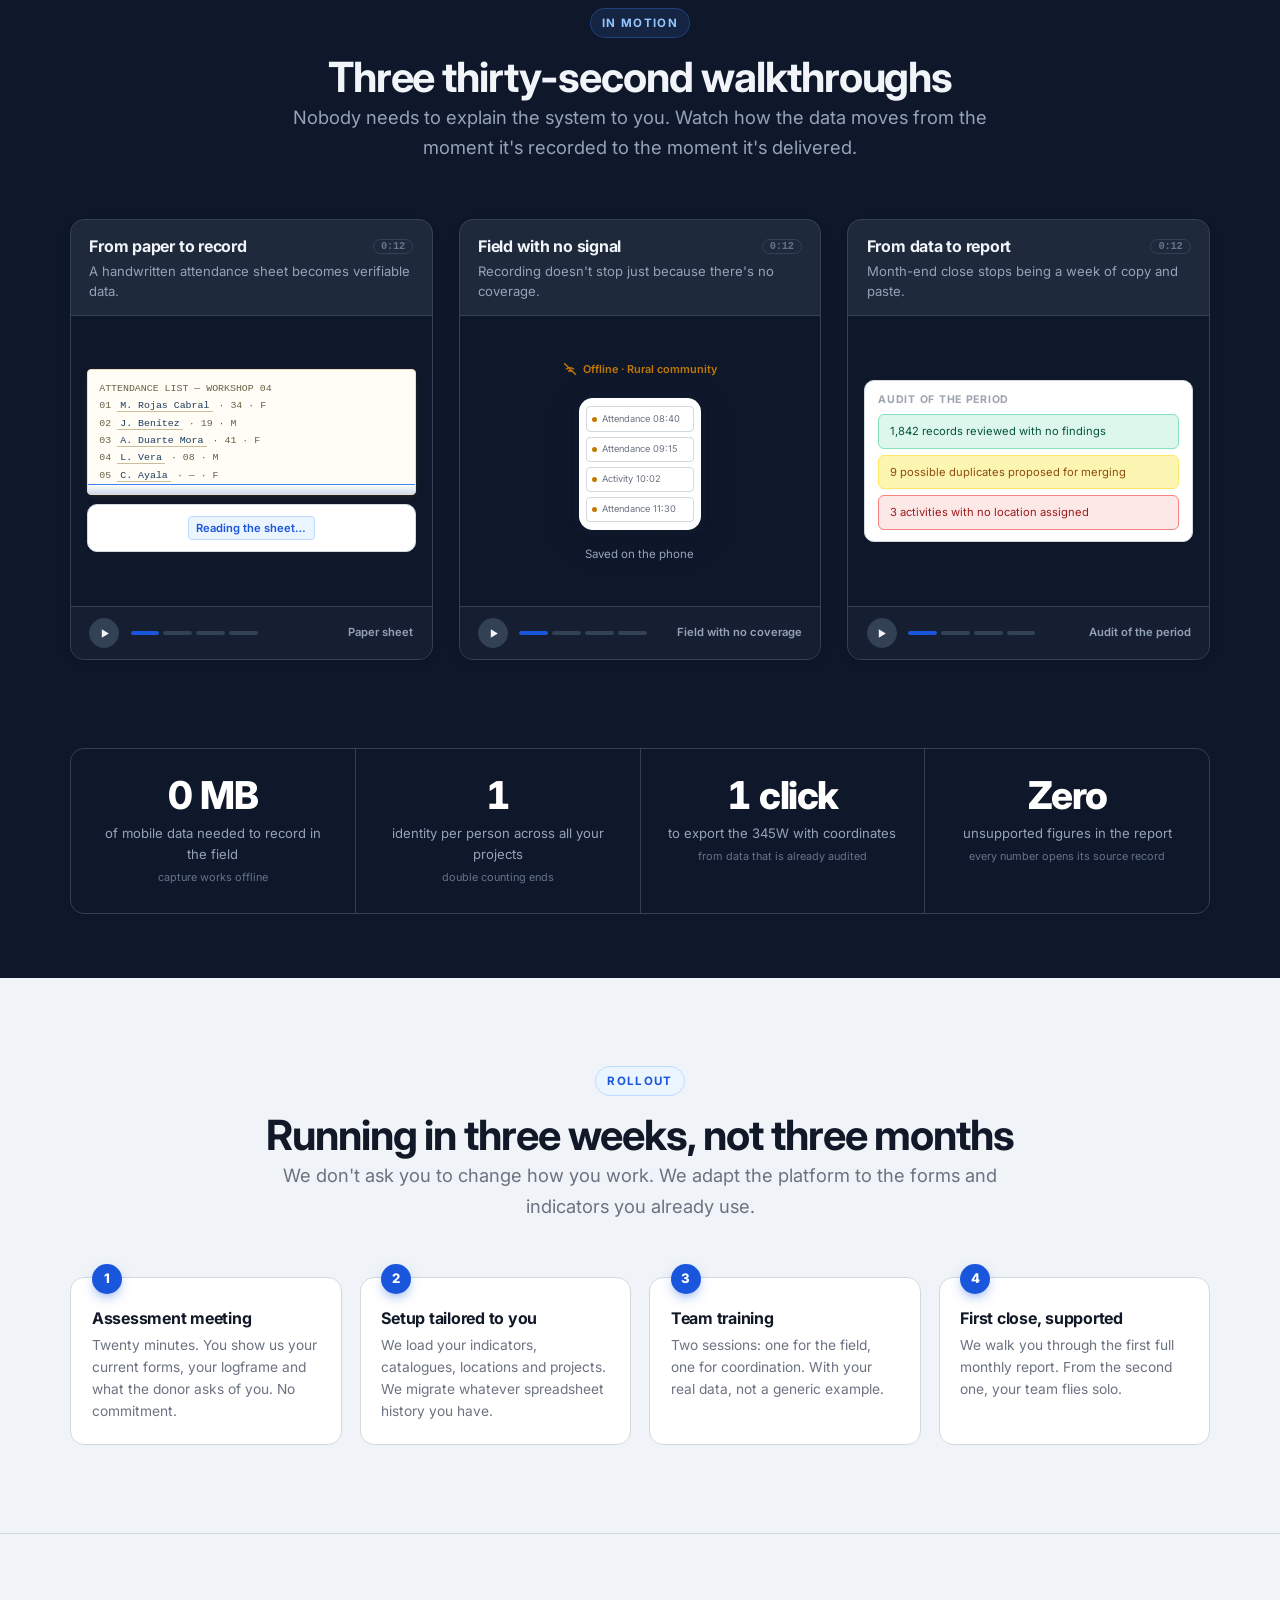
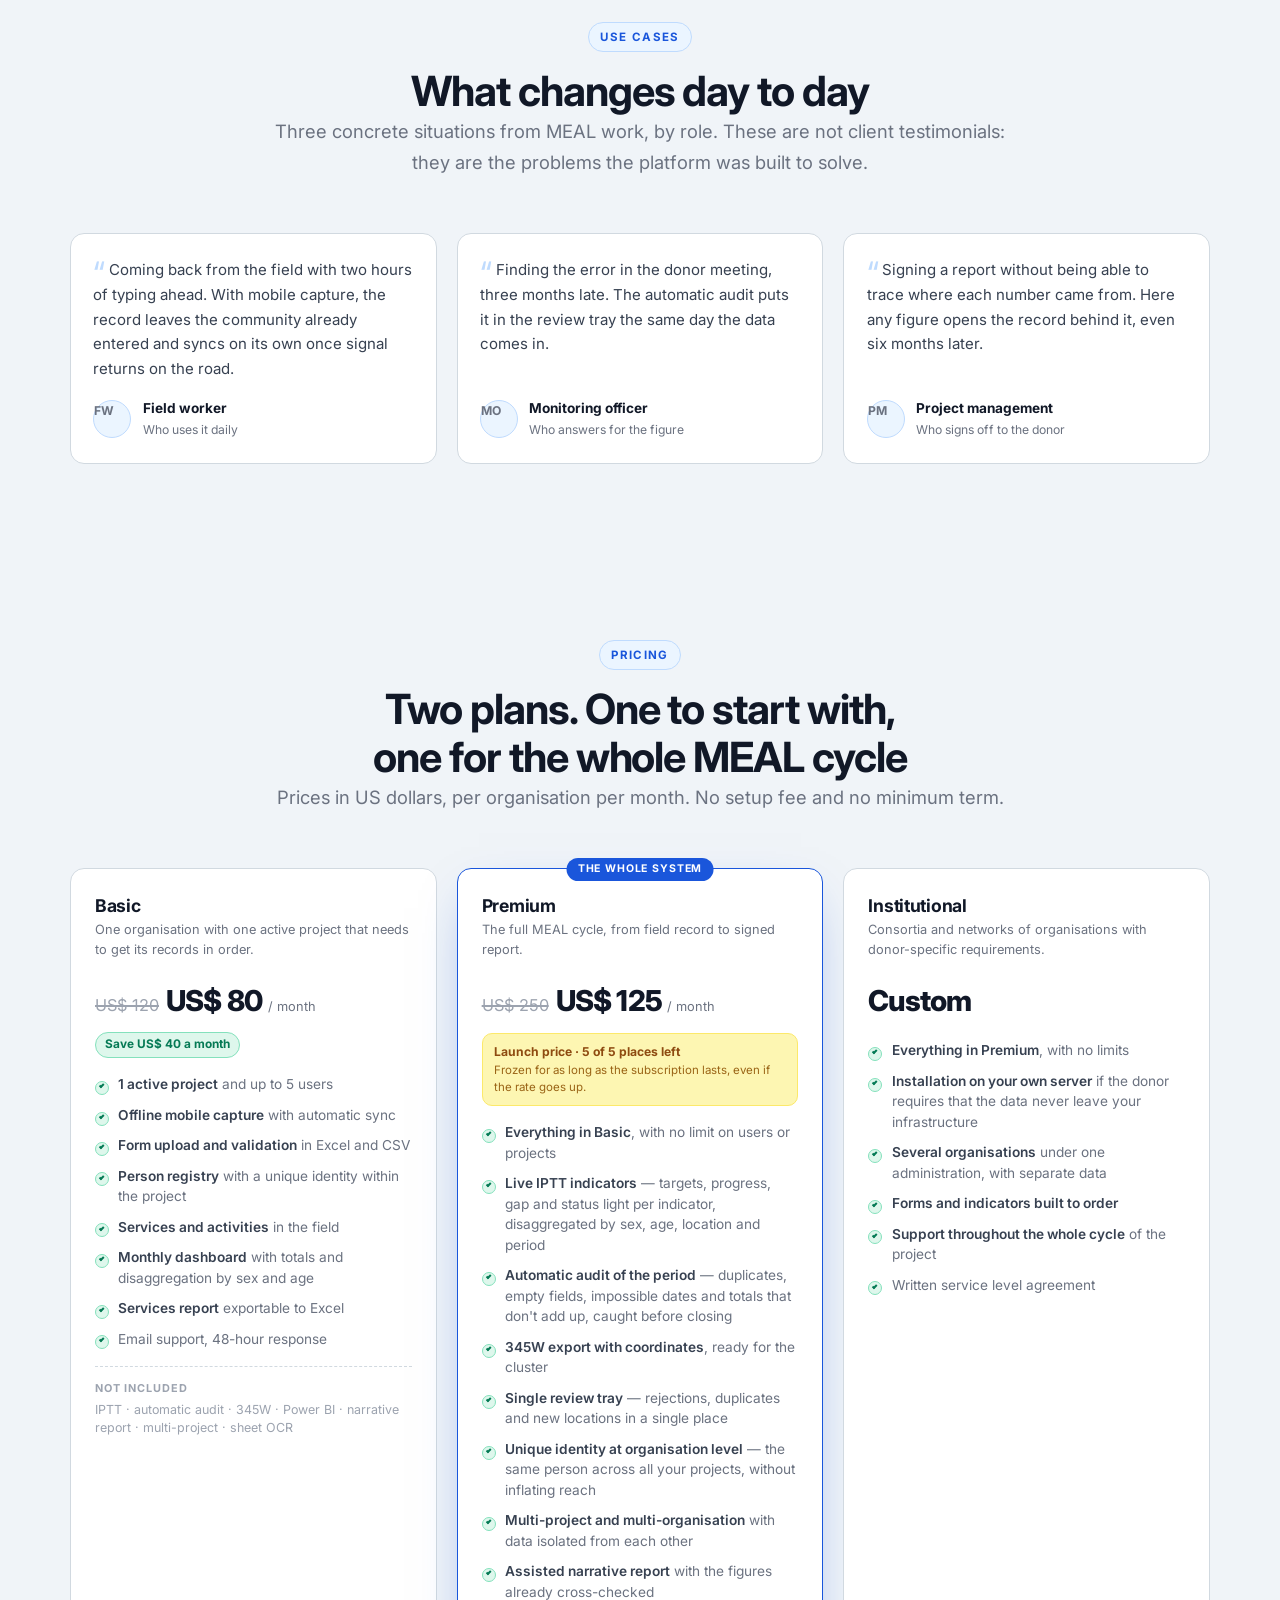
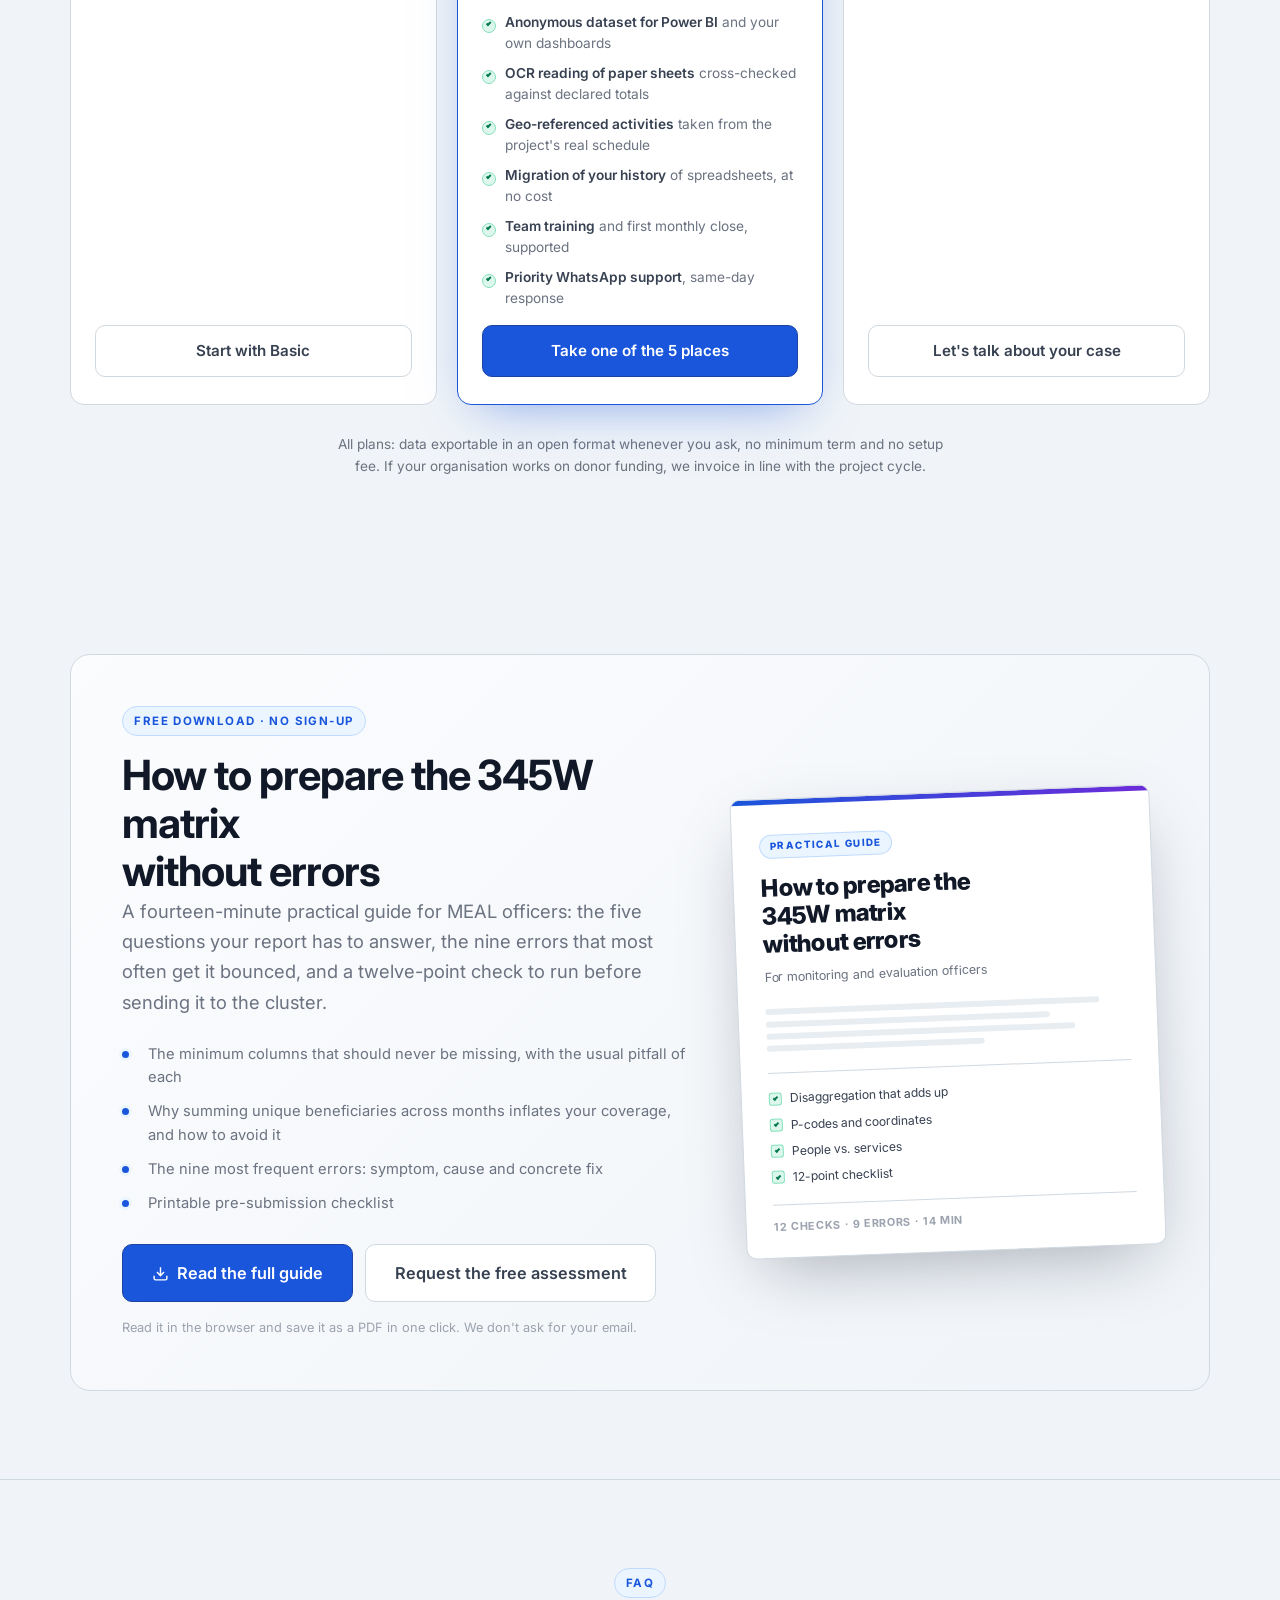
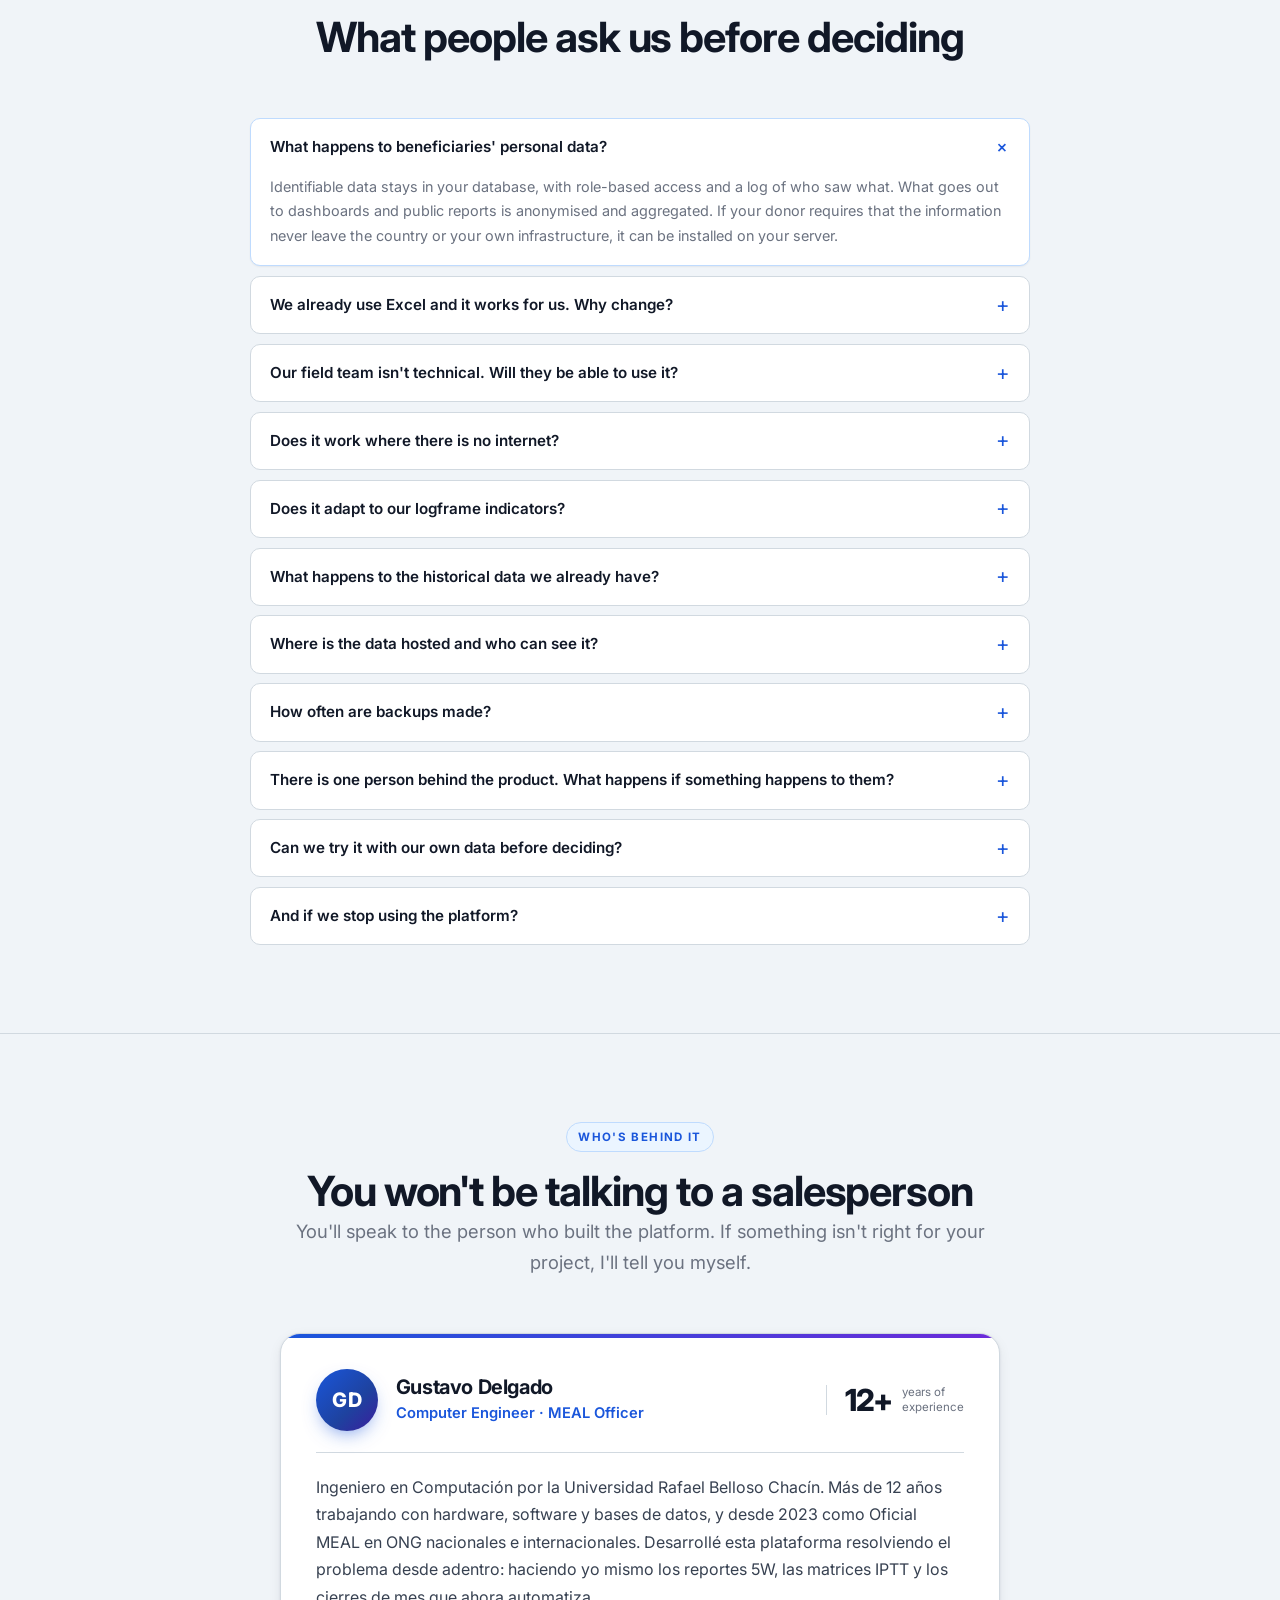
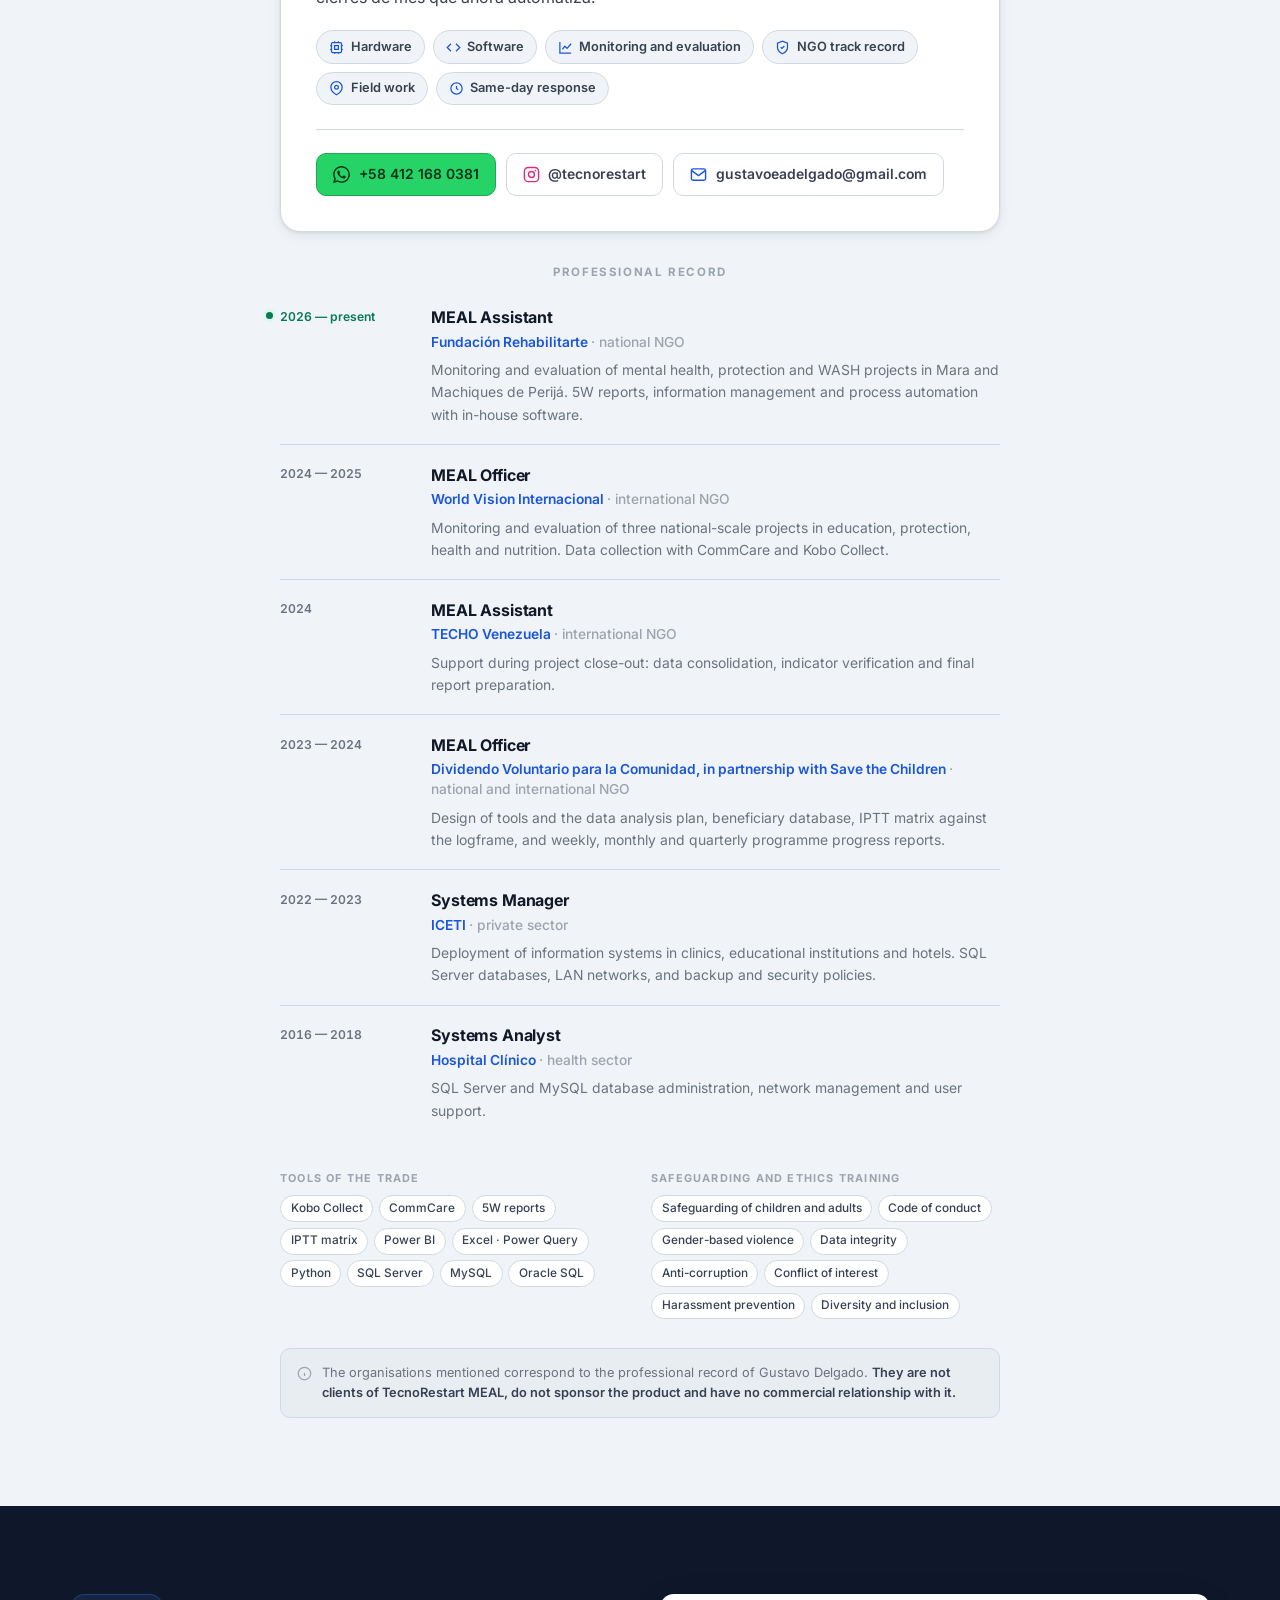
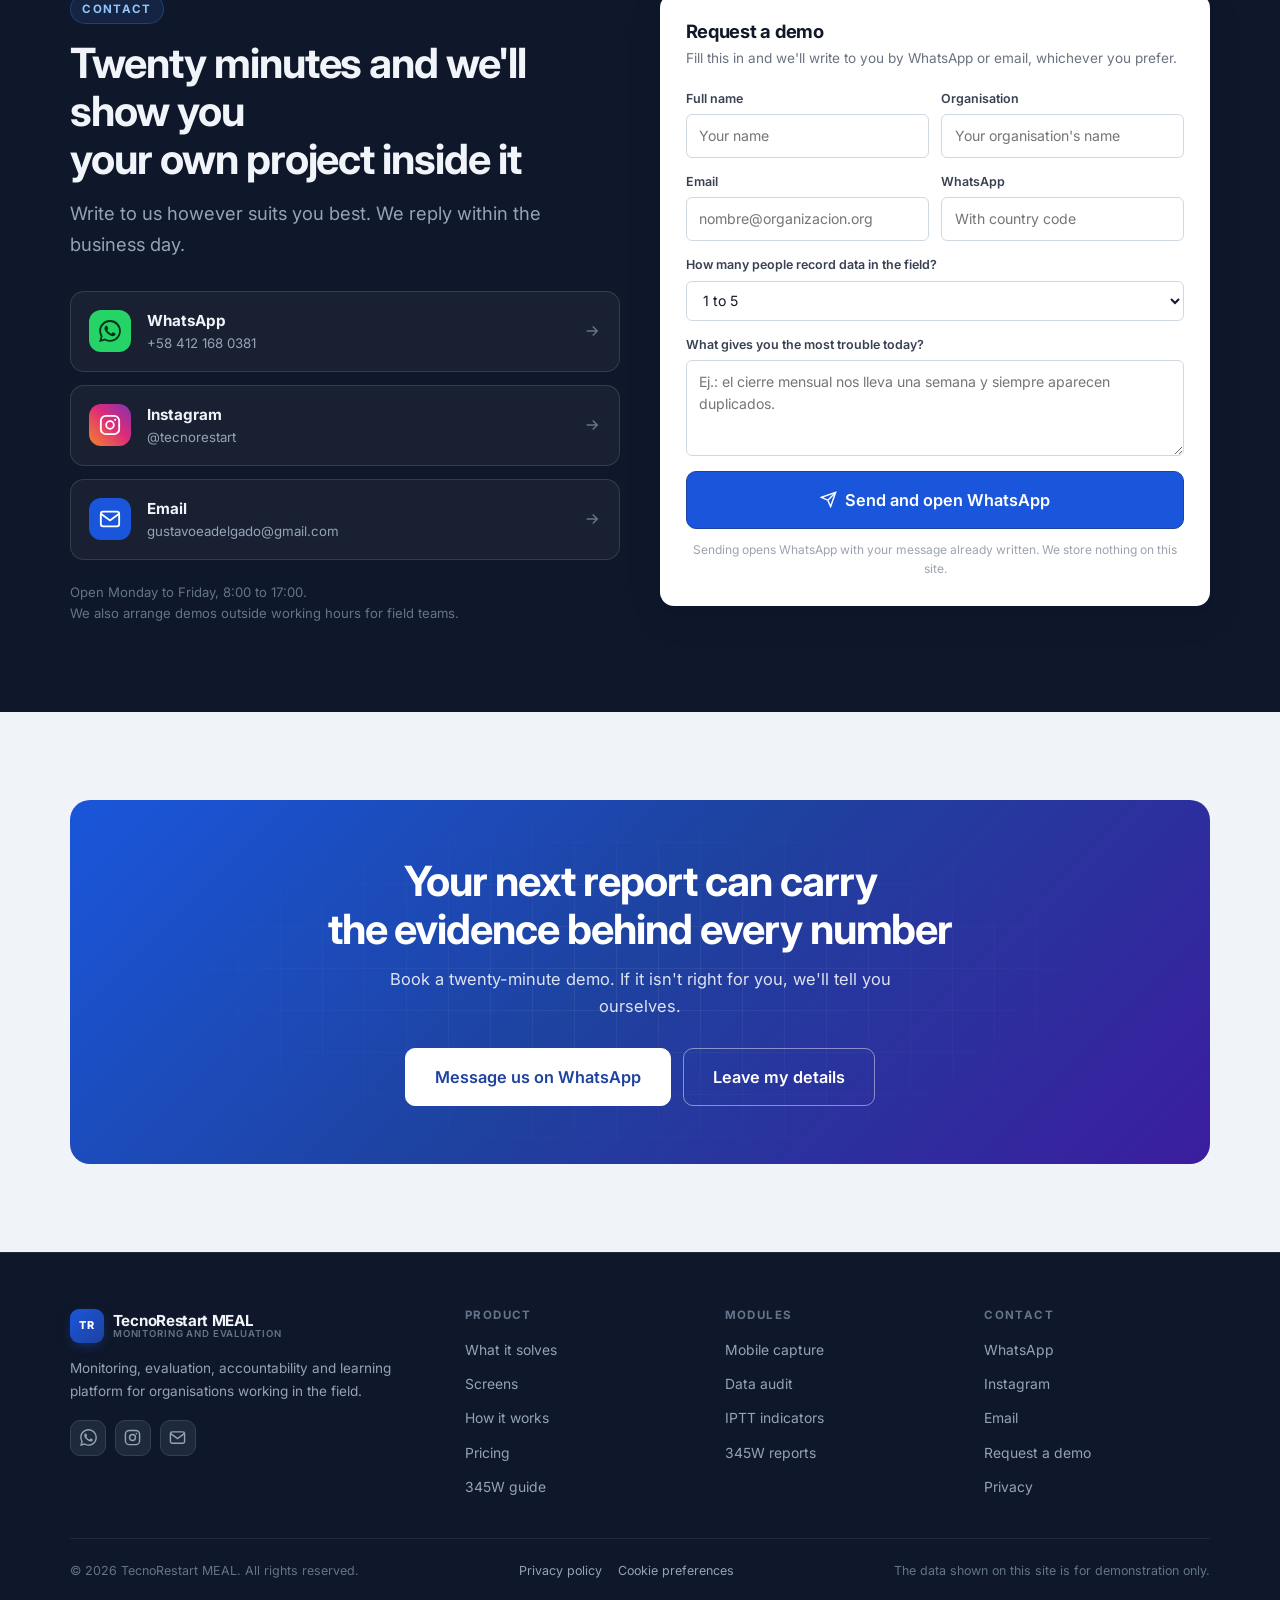
==== commit 88b5f77f: "Agrega el sitio en ingles con selector ES/EN y pasa los textos a usted" ====
--- a/index.html
+++ b/index.html
@@ -9,7 +9,8 @@
 <link rel="canonical" href="https://tecnorestart.com/">
 <meta property="og:type" content="website">
 <meta property="og:site_name" content="TecnoRestart MEAL">
-<meta property="og:locale" content="es_ES">
+<meta property="og:locale" content="es_LA">
+<meta property="og:locale:alternate" content="en_US">
 <meta property="og:url" content="https://tecnorestart.com/">
 <meta property="og:title" content="TecnoRestart MEAL — Del formulario en papel al informe del donante">
 <meta property="og:description" content="Captura en terreno sin internet, validación automática y reportes al donante en minutos, no en semanas.">
@@ -27,6 +28,7 @@
 <link rel="preconnect" href="https://fonts.gstatic.com" crossorigin>
 <link href="https://fonts.googleapis.com/css2?family=Inter:wght@400;500;600;700;800&display=swap" rel="stylesheet">
 <link rel="stylesheet" href="css/styles.css">
+<script src="js/i18n.js"></script>
 </head>
 <body>
 
@@ -52,6 +54,7 @@
         <a href="#faq">Preguntas</a>
       </nav>
       <div class="nav-cta">
+        <span data-i18n-selector></span>
         <a class="btn sm fantasma" href="#pantallas">Ver la app</a>
         <a class="btn sm primario" href="#contacto">Pedir demo</a>
       </div>
@@ -67,7 +70,7 @@
     <div class="hero-txt">
       <span class="eyebrow">Plataforma MEAL para organizaciones sociales</span>
       <h1>Del formulario en papel<br>al <span class="destacado">informe del donante</span></h1>
-      <p class="plomo">Tu equipo registra en terreno, aunque no haya señal. La plataforma valida, cruza y consolida. Tú entregas el reporte con la evidencia detrás de cada número — el mismo día, no tres semanas después.</p>
+      <p class="plomo">Su equipo registra en terreno, aunque no haya señal. La plataforma valida, cruza y consolida. Usted entrega el reporte con la evidencia detrás de cada número — el mismo día, no tres semanas después.</p>
       <div class="acciones">
         <a class="btn lg primario" href="#contacto">Agendar demo de 20 minutos</a>
         <a class="btn lg" href="#pantallas">
@@ -75,7 +78,7 @@
           Recorrer las pantallas
         </a>
       </div>
-      <p class="hero-nota">Sin tarjeta · Datos de prueba cargados · Migramos tus planillas actuales</p>
+      <p class="hero-nota">Sin tarjeta · Datos de prueba cargados · Migramos sus planillas actuales</p>
     </div>
 
     <!-- Captura del panel -->
@@ -112,7 +115,7 @@
     <div class="cabecera-seccion centrado revelar">
       <span class="eyebrow">El problema</span>
       <h2>El dato existe. El problema es llegar a él.</h2>
-      <p class="plomo">Nadie duda del trabajo que hace tu equipo en terreno. Lo que se pierde es la trazabilidad: quién atendió a quién, cuándo, con qué resultado — y cómo probarlo cuando el donante pregunta.</p>
+      <p class="plomo">Nadie duda del trabajo que hace su equipo en terreno. Lo que se pierde es la trazabilidad: quién atendió a quién, cuándo, con qué resultado — y cómo probarlo cuando el donante pregunta.</p>
     </div>
 
     <div class="ad revelar">
@@ -170,7 +173,7 @@
       <article class="func v">
         <div class="func-icono"><svg width="21" height="21" viewBox="0 0 24 24" fill="none" stroke="currentColor" stroke-width="2"><path d="M14 2H6a2 2 0 0 0-2 2v16a2 2 0 0 0 2 2h12a2 2 0 0 0 2-2V8z"/><path d="M14 2v6h6M9 15l2 2 4-4"/></svg></div>
         <h3>Carga y validación de formularios</h3>
-        <p>Arrastras el Excel o el formulario del mes y el motor lo convierte en registros. Lo que no cuadra no entra: se separa en una bandeja de rechazos con el motivo exacto y la fila donde ocurrió.</p>
+        <p>Arrastra el Excel o el formulario del mes y el motor lo convierte en registros. Lo que no cuadra no entra: se separa en una bandeja de rechazos con el motivo exacto y la fila donde ocurrió.</p>
       </article>
 
       <article class="func a">
@@ -188,7 +191,7 @@
       <article class="func">
         <div class="func-icono"><svg width="21" height="21" viewBox="0 0 24 24" fill="none" stroke="currentColor" stroke-width="2"><path d="M3 3v18h18"/><path d="M7 15l4-5 3.5 3.5L21 6"/></svg></div>
         <h3>Indicadores IPTT en vivo</h3>
-        <p>Metas, avance y brecha por indicador, desagregados por sexo, edad, lugar y periodo. Sabes cómo vas a mitad de mes, no cuando ya no hay nada que corregir.</p>
+        <p>Metas, avance y brecha por indicador, desagregados por sexo, edad, lugar y periodo. Sabe cómo va a mitad de mes, no cuando ya no hay nada que corregir.</p>
       </article>
 
       <article class="func v">
@@ -200,13 +203,13 @@
       <article class="func a">
         <div class="func-icono"><svg width="21" height="21" viewBox="0 0 24 24" fill="none" stroke="currentColor" stroke-width="2"><rect x="3" y="3" width="18" height="18" rx="2"/><path d="M3 9h18M9 21V9"/></svg></div>
         <h3>Exportación 345W y Power BI</h3>
-        <p>La matriz 345W que pide el clúster sale con un clic, incluidas coordenadas. Y un dataset anónimo alimenta tus tableros sin exponer datos personales.</p>
+        <p>La matriz 345W que pide el clúster sale con un clic, incluidas coordenadas. Y un dataset anónimo alimenta sus tableros sin exponer datos personales.</p>
       </article>
 
       <article class="func m">
         <div class="func-icono"><svg width="21" height="21" viewBox="0 0 24 24" fill="none" stroke="currentColor" stroke-width="2"><path d="M12 2l2.6 6.6L21 9.8l-4.8 4.5 1.3 6.7L12 17.8 6.5 21l1.3-6.7L3 9.8l6.4-1.2z"/></svg></div>
         <h3>Informe narrativo asistido</h3>
-        <p>La plataforma arma el borrador del informe con las cifras ya cruzadas y el texto de contexto. Tu equipo redacta el análisis; nadie vuelve a transcribir tablas a mano.</p>
+        <p>La plataforma arma el borrador del informe con las cifras ya cruzadas y el texto de contexto. Su equipo redacta el análisis; nadie vuelve a transcribir tablas a mano.</p>
       </article>
 
       <article class="func r">
@@ -224,7 +227,7 @@
     <div class="cabecera-seccion centrado revelar">
       <span class="eyebrow">La aplicación por dentro</span>
       <h2>Pantallas reales, no maquetas bonitas</h2>
-      <p class="plomo">Recorré los módulos que tu equipo va a usar todos los días. Los datos que ves son de demostración.</p>
+      <p class="plomo">Recorra los módulos que su equipo usará todos los días. Los datos que ve son de demostración.</p>
     </div>
 
     <div class="pest" role="tablist" aria-label="Pantallas de la aplicación">
@@ -242,7 +245,7 @@
           <div class="marco-barra"><div class="marco-puntos"><i></i><i></i><i></i></div><div class="marco-url">app.tecnorestart.com/panel</div></div>
           <div class="marco-lienzo" data-pantalla="panel"></div>
         </div>
-        <p class="pantalla-pie">Una sola vista para saber en qué punto del mes estás: qué se cargó, qué falta auditar y cuánto se avanzó contra la meta.</p>
+        <p class="pantalla-pie">Una sola vista para saber en qué punto del mes está: qué se cargó, qué falta auditar y cuánto se avanzó contra la meta.</p>
       </div>
 
       <div class="panel-pantalla" id="p-carga" role="tabpanel" aria-labelledby="t-carga" hidden>
@@ -250,7 +253,7 @@
           <div class="marco-barra"><div class="marco-puntos"><i></i><i></i><i></i></div><div class="marco-url">app.tecnorestart.com/convertir</div></div>
           <div class="marco-lienzo" data-pantalla="carga"></div>
         </div>
-        <p class="pantalla-pie">Arrastrás el archivo del mes y el motor te dice, fila por fila, qué entró y qué no. Los rechazos quedan con motivo y se corrigen sin volver a cargar todo.</p>
+        <p class="pantalla-pie">Arrastra el archivo del mes y el motor le dice, fila por fila, qué entró y qué no. Los rechazos quedan con motivo y se corrigen sin volver a cargar todo.</p>
       </div>
 
       <div class="panel-pantalla" id="p-auditoria" role="tabpanel" aria-labelledby="t-auditoria" hidden>
@@ -306,7 +309,7 @@
     <div class="cabecera-seccion centrado revelar">
       <span class="eyebrow">En movimiento</span>
       <h2>Tres recorridos de treinta segundos</h2>
-      <p class="plomo">No hace falta que te expliquen el sistema. Mirá cómo se mueve el dato desde que se registra hasta que se entrega.</p>
+      <p class="plomo">No hace falta que le expliquen el sistema. Vea cómo se mueve el dato desde que se registra hasta que se entrega.</p>
     </div>
 
     <div class="demos-rejilla revelar">
@@ -513,7 +516,7 @@
   <div class="contenedor">
     <div class="cifras revelar">
       <div class="cifra"><b data-contador="0" data-texto="0 MB">0</b><span>de datos móviles para registrar en terreno</span><em>la captura funciona sin conexión</em></div>
-      <div class="cifra"><b data-contador="1" data-texto="1">0</b><span>identidad por persona en todos tus proyectos</span><em>se termina el doble conteo</em></div>
+      <div class="cifra"><b data-contador="1" data-texto="1">0</b><span>identidad por persona en todos sus proyectos</span><em>se termina el doble conteo</em></div>
       <div class="cifra"><b data-contador="1" data-texto="1 clic">0</b><span>para exportar la 345W con coordenadas</span><em>desde el dato ya auditado</em></div>
       <div class="cifra"><b data-contador="0" data-texto="Cero">0</b><span>cifras sin respaldo en el informe</span><em>cada número abre su registro de origen</em></div>
     </div>
@@ -526,24 +529,24 @@
     <div class="cabecera-seccion centrado revelar">
       <span class="eyebrow">Implementación</span>
       <h2>Operativo en tres semanas, no en tres meses</h2>
-      <p class="plomo">No pedimos que cambies tu forma de trabajar. Adaptamos la plataforma a los formularios e indicadores que ya usás.</p>
+      <p class="plomo">No pedimos que cambie su forma de trabajar. Adaptamos la plataforma a los formularios e indicadores que ya usa.</p>
     </div>
     <div class="flujo revelar">
       <div class="flujo-paso">
         <h3>Reunión de diagnóstico</h3>
-        <p>Veinte minutos. Nos mostrás tus formularios actuales, tu marco lógico y qué te pide el donante. Sin compromiso.</p>
+        <p>Veinte minutos. Nos muestra sus formularios actuales, su marco lógico y qué le pide el donante. Sin compromiso.</p>
       </div>
       <div class="flujo-paso">
-        <h3>Configuración a tu medida</h3>
-        <p>Cargamos tus indicadores, catálogos, lugares y proyectos. Migramos el histórico de planillas que tengas.</p>
+        <h3>Configuración a su medida</h3>
+        <p>Cargamos sus indicadores, catálogos, lugares y proyectos. Migramos el histórico de planillas que tenga.</p>
       </div>
       <div class="flujo-paso">
         <h3>Capacitación del equipo</h3>
-        <p>Dos sesiones: una para terreno, una para coordinación. Con tus datos reales, no con un ejemplo genérico.</p>
+        <p>Dos sesiones: una para terreno, una para coordinación. Con sus datos reales, no con un ejemplo genérico.</p>
       </div>
       <div class="flujo-paso">
         <h3>Primer cierre acompañado</h3>
-        <p>Te acompañamos en el primer informe mensual completo. Desde el segundo, tu equipo vuela solo.</p>
+        <p>Lo acompañamos en el primer informe mensual completo. Desde el segundo, su equipo vuela solo.</p>
       </div>
     </div>
   </div>
@@ -567,7 +570,7 @@
         <div class="testi-autor"><span class="testi-ini">OM</span><div><b>Oficial de monitoreo</b><span>Quién responde por la cifra</span></div></div>
       </article>
       <article class="testi">
-        <blockquote>Firmar un informe sin poder rastrear de dónde salió cada número. Acá cualquier cifra abre el registro que la sustenta, incluso seis meses después.</blockquote>
+        <blockquote>Firmar un informe sin poder rastrear de dónde salió cada número. Aquí cualquier cifra abre el registro que la sustenta, incluso seis meses después.</blockquote>
         <div class="testi-autor"><span class="testi-ini">DP</span><div><b>Dirección de proyectos</b><span>Quién firma ante el donante</span></div></div>
       </article>
     </div>
@@ -594,7 +597,7 @@
             <s data-precio-basico-antes>US$ 120</s>
             <b data-precio-basico>US$ 80</b><span>/ mes</span>
           </div>
-          <p class="plan-ahorro" data-ahorro-basico>Ahorrás US$ 40 por mes</p>
+          <p class="plan-ahorro" data-ahorro-basico>Ahorra US$ 40 por mes</p>
         </div>
         <ul>
           <li><b>1 proyecto activo</b> y hasta 5 usuarios</li>
@@ -635,13 +638,13 @@
           <li><b>Auditoría automática del periodo</b> — duplicados, campos vacíos, fechas imposibles y totales que no cuadran, detectados antes del cierre</li>
           <li><b>Exportación 345W con coordenadas</b>, lista para el clúster</li>
           <li><b>Bandeja única de revisión</b> — rechazos, duplicados y lugares nuevos en un solo lugar</li>
-          <li><b>Identidad única a nivel de organización</b> — la misma persona en todos tus proyectos, sin inflar alcances</li>
+          <li><b>Identidad única a nivel de organización</b> — la misma persona en todos sus proyectos, sin inflar alcances</li>
           <li><b>Multiproyecto y multiorganización</b> con datos aislados entre sí</li>
           <li><b>Informe narrativo asistido</b> con las cifras ya cruzadas</li>
-          <li><b>Dataset anónimo para Power BI</b> y tus propios tableros</li>
+          <li><b>Dataset anónimo para Power BI</b> y sus propios tableros</li>
           <li><b>Lectura OCR de planillas de papel</b> cotejada contra los totales declarados</li>
           <li><b>Actividades georreferenciadas</b> tomadas de la agenda real del proyecto</li>
-          <li><b>Migración de tu histórico</b> de planillas, sin costo</li>
+          <li><b>Migración de su histórico</b> de planillas, sin costo</li>
           <li><b>Capacitación del equipo</b> y primer cierre mensual acompañado</li>
           <li><b>Soporte prioritario por WhatsApp</b>, respuesta el mismo día</li>
         </ul>
@@ -656,7 +659,7 @@
         <div class="plan-precio"><b>A medida</b></div>
         <ul>
           <li><b>Todo lo del Premium</b>, sin límites</li>
-          <li><b>Instalación en tu propio servidor</b> si el donante exige que el dato no salga de tu infraestructura</li>
+          <li><b>Instalación en su propio servidor</b> si el donante exige que el dato no salga de su infraestructura</li>
           <li><b>Varias organizaciones</b> bajo una misma administración, con datos separados</li>
           <li><b>Formularios e indicadores desarrollados a pedido</b></li>
           <li><b>Acompañamiento durante todo el ciclo</b> del proyecto</li>
@@ -667,8 +670,8 @@
 
     </div>
     <p class="planes-pie">
-      Todos los planes: datos exportables en formato abierto cuando los pidas, sin permanencia mínima y sin costo de instalación.
-      Si tu organización trabaja con presupuesto de donante, facturamos según el ciclo del proyecto.
+      Todos los planes: datos exportables en formato abierto cuando los pida, sin permanencia mínima y sin costo de instalación.
+      Si su organización trabaja con presupuesto de donante, facturamos según el ciclo del proyecto.
     </p>
   </div>
 </section>
@@ -682,12 +685,12 @@
         <h2>Cómo preparar la matriz 345W<br>sin errores</h2>
         <p class="plomo" style="margin-bottom:1.6rem">
           Guía práctica de catorce minutos para oficiales de MEAL: las cinco preguntas que tiene
-          que responder tu reporte, los nueve errores que más lo hacen rebotar y un control de
-          doce puntos para pasarle antes de enviarlo al clúster.
+          que responder su reporte, los nueve errores que más lo hacen rebotar y un control de
+          doce puntos para aplicarle antes de enviarlo al clúster.
         </p>
         <ul class="iman-lista">
           <li>Las columnas mínimas que nunca deberían faltar, con el cuidado habitual de cada una</li>
-          <li>Por qué sumar beneficiarios únicos entre meses infla tu cobertura, y cómo evitarlo</li>
+          <li>Por qué sumar beneficiarios únicos entre meses infla su cobertura, y cómo evitarlo</li>
           <li>Los nueve errores más frecuentes: síntoma, causa y arreglo concreto</li>
           <li>Checklist imprimible de control previo al envío</li>
         </ul>
@@ -698,7 +701,7 @@
           </a>
           <a class="btn lg" data-wa-link href="#" target="_blank" rel="noopener">Pedir el diagnóstico gratuito</a>
         </div>
-        <p class="hero-nota" style="text-align:left">Se lee en el navegador y se guarda en PDF con un clic. No pedimos tu correo.</p>
+        <p class="hero-nota" style="text-align:left">Se lee en el navegador y se guarda en PDF con un clic. No pedimos su correo.</p>
       </div>
 
       <a class="iman-portada" href="guia-345w.html" aria-label="Abrir la guía 345W">
@@ -733,11 +736,11 @@
     <div class="faq revelar">
       <details open>
         <summary>¿Qué pasa con los datos personales de los beneficiarios?</summary>
-        <div class="resp">Los datos identificables quedan en tu base, con acceso por rol y registro de quién vio qué. Lo que sale hacia tableros y reportes públicos va anonimizado y agregado. Si tu donante exige que la información no salga del país o de tu propia infraestructura, se puede instalar en tu servidor.</div>
+        <div class="resp">Los datos identificables quedan en su base, con acceso por rol y registro de quién vio qué. Lo que sale hacia tableros y reportes públicos va anonimizado y agregado. Si su donante exige que la información no salga del país o de su propia infraestructura, se puede instalar en su servidor.</div>
       </details>
       <details>
         <summary>Ya usamos Excel y nos funciona. ¿Por qué cambiar?</summary>
-        <div class="resp">No te pedimos abandonar Excel: la plataforma lo lee y exporta hacia él. Lo que cambia es que deja de ser la base de datos. El Excel no te avisa que contaste dos veces a la misma persona, no te dice quién editó la celda, y no reconstruye la evidencia cuando el donante pregunta seis meses después.</div>
+        <div class="resp">No le pedimos abandonar Excel: la plataforma lo lee y exporta hacia él. Lo que cambia es que deja de ser la base de datos. El Excel no le avisa que contó dos veces a la misma persona, no le dice quién editó la celda, y no reconstruye la evidencia cuando el donante pregunta seis meses después.</div>
       </details>
       <details>
         <summary>Nuestro equipo de terreno no es técnico. ¿Lo van a poder usar?</summary>
@@ -749,31 +752,31 @@
       </details>
       <details>
         <summary>¿Se adapta a los indicadores de nuestro marco lógico?</summary>
-        <div class="resp">Sí. Cargamos tus indicadores con sus metas, desagregaciones y fórmulas de cálculo durante la configuración. Si el donante cambia el marco a mitad de proyecto, se ajusta sin perder el histórico.</div>
+        <div class="resp">Sí. Cargamos sus indicadores con sus metas, desagregaciones y fórmulas de cálculo durante la configuración. Si el donante cambia el marco a mitad de proyecto, se ajusta sin perder el histórico.</div>
       </details>
       <details>
         <summary>¿Qué pasa con los datos históricos que ya tenemos?</summary>
-        <div class="resp">Los migramos. Nos pasás tus planillas de periodos anteriores y las cargamos con el mismo motor de validación, para que arranques con la serie completa y no con la base vacía.</div>
+        <div class="resp">Los migramos. Nos envía sus planillas de periodos anteriores y las cargamos con el mismo motor de validación, para que arranque con la serie completa y no con la base vacía.</div>
       </details>
       <details>
         <summary>¿Dónde se alojan los datos y quién los puede ver?</summary>
-        <div class="resp">La plataforma corre en infraestructura en la nube con conexión cifrada (HTTPS) y la base de datos es independiente por organización. El acceso es por rol y queda registrado. Si tu donante exige que la información no salga de tu propia infraestructura, el plan Institucional contempla la instalación en tu servidor.</div>
+        <div class="resp">La plataforma corre en infraestructura en la nube con conexión cifrada (HTTPS) y la base de datos es independiente por organización. El acceso es por rol y queda registrado. Si su donante exige que la información no salga de su propia infraestructura, el plan Institucional contempla la instalación en su servidor.</div>
       </details>
       <details>
         <summary>¿Con qué frecuencia se hacen respaldos?</summary>
-        <div class="resp">La base tiene respaldo automático diario, y además podés exportar todos tus datos en formato abierto cuando quieras, sin pedir permiso ni esperar a nadie. Esa exportación es tu copia de seguridad independiente: aunque mañana desapareciera el servicio, tus datos siguen siendo utilizables.</div>
+        <div class="resp">La base tiene respaldo automático diario, y además puede exportar todos sus datos en formato abierto cuando quiera, sin pedir permiso ni esperar a nadie. Esa exportación es su copia de seguridad independiente: aunque mañana desapareciera el servicio, sus datos siguen siendo utilizables.</div>
       </details>
       <details>
-        <summary>Sos una sola persona. ¿Qué pasa si te pasa algo?</summary>
-        <div class="resp">Es la pregunta correcta y merece una respuesta honesta, no una promesa. Tres cosas la responden: tus datos son exportables en formato abierto en cualquier momento, así que nunca quedan secuestrados; la plataforma usa tecnologías estándar y documentadas, de modo que otro equipo técnico puede tomarla; y para el plan Institucional se puede acordar por contrato la entrega del código fuente. Si tu organización necesita garantías formales de continuidad, se conversan y se firman antes de empezar.</div>
+        <summary>Detrás del producto hay una sola persona. ¿Qué pasa si le ocurre algo?</summary>
+        <div class="resp">Es la pregunta correcta y merece una respuesta honesta, no una promesa. Tres cosas la responden: sus datos son exportables en formato abierto en cualquier momento, así que nunca quedan secuestrados; la plataforma usa tecnologías estándar y documentadas, de modo que otro equipo técnico puede tomarla; y para el plan Institucional se puede acordar por contrato la entrega del código fuente. Si su organización necesita garantías formales de continuidad, se conversan y se firman antes de empezar.</div>
       </details>
       <details>
         <summary>¿Podemos probarla con nuestros propios datos antes de decidir?</summary>
-        <div class="resp">Sí, y es lo que recomendamos. El camino habitual es el diagnóstico gratuito: nos mandás tu planilla del último mes, la cargamos en un ambiente de prueba y te devolvemos un informe de calidad de datos con los duplicados y las inconsistencias que tenga hoy. Ves la plataforma funcionando con tu información real, no con un ejemplo inventado, y sin compromiso.</div>
+        <div class="resp">Sí, y es lo que recomendamos. El camino habitual es el diagnóstico gratuito: nos envía su planilla del último mes, la cargamos en un ambiente de prueba y le devolvemos un informe de calidad de datos con los duplicados y las inconsistencias que tenga hoy. Ve la plataforma funcionando con su información real, no con un ejemplo inventado, y sin compromiso.</div>
       </details>
       <details>
         <summary>¿Y si dejamos de usar la plataforma?</summary>
-        <div class="resp">Tus datos son tuyos y se exportan completos en formato abierto cuando los pidas. No hay secuestro de información ni cláusulas de permanencia.</div>
+        <div class="resp">Sus datos son suyos y se exportan completos en formato abierto cuando los pida. No hay secuestro de información ni cláusulas de permanencia.</div>
       </details>
     </div>
   </div>
@@ -784,8 +787,8 @@
   <div class="contenedor">
     <div class="cabecera-seccion centrado revelar">
       <span class="eyebrow">Quién está detrás</span>
-      <h2>No vas a hablar con un vendedor</h2>
-      <p class="plomo">Vas a hablar con quien desarrolló la plataforma. Si algo no sirve para tu proyecto, te lo digo yo mismo.</p>
+      <h2>No hablará con un vendedor</h2>
+      <p class="plomo">Hablará con quien desarrolló la plataforma. Si algo no sirve para su proyecto, se lo digo yo mismo.</p>
     </div>
 
     <div class="ficha revelar">
@@ -846,7 +849,7 @@
       </div>
     </div>
 
-    <!-- Trayectoria — editá los ítems acá abajo. Sin logos: ver LEEME.md -->
+    <!-- Trayectoria — edite los ítems aquí abajo. Sin logos: ver LEEME.md -->
     <div class="tray revelar">
       <h3 class="tray-titulo">Trayectoria profesional</h3>
 
@@ -943,8 +946,8 @@
     <div class="contacto-rejilla">
       <div class="revelar">
         <span class="eyebrow">Contacto</span>
-        <h2 style="margin-bottom:.9rem">Veinte minutos y te mostramos<br>tu propio proyecto adentro</h2>
-        <p class="plomo" style="margin-bottom:2rem">Escribinos por donde te resulte más cómodo. Respondemos en el día hábil.</p>
+        <h2 style="margin-bottom:.9rem">Veinte minutos y le mostramos<br>su propio proyecto adentro</h2>
+        <p class="plomo" style="margin-bottom:2rem">Escríbanos por donde le resulte más cómodo. Respondemos en el día hábil.</p>
 
         <div class="canales">
           <a class="canal" data-wa-link href="#" target="_blank" rel="noopener">
@@ -980,14 +983,14 @@
 
       <div class="formulario revelar">
         <h3>Solicitar una demostración</h3>
-        <p>Completá esto y te escribimos por WhatsApp o correo, como prefieras.</p>
+        <p>Complete esto y le escribimos por WhatsApp o correo, como prefiera.</p>
         <form id="formDemo" novalidate>
           <div class="campo-2">
-            <div class="campo"><label for="f-nombre">Nombre y apellido</label><input id="f-nombre" name="nombre" required autocomplete="name" placeholder="Tu nombre"></div>
-            <div class="campo"><label for="f-org">Organización</label><input id="f-org" name="org" autocomplete="organization" placeholder="Nombre de tu organización"></div>
+            <div class="campo"><label for="f-nombre">Nombre y apellido</label><input id="f-nombre" name="nombre" required autocomplete="name" placeholder="Su nombre"></div>
+            <div class="campo"><label for="f-org">Organización</label><input id="f-org" name="org" autocomplete="organization" placeholder="Nombre de su organización"></div>
           </div>
           <div class="campo-2">
-            <div class="campo"><label for="f-correo">Correo</label><input id="f-correo" name="correo" type="email" required autocomplete="email" placeholder="tu@correo.org"></div>
+            <div class="campo"><label for="f-correo">Correo</label><input id="f-correo" name="correo" type="email" required autocomplete="email" placeholder="nombre@organizacion.org"></div>
             <div class="campo"><label for="f-tel">WhatsApp</label><input id="f-tel" name="tel" type="tel" autocomplete="tel" placeholder="Con código de país"></div>
           </div>
           <div class="campo">
@@ -1000,14 +1003,14 @@
             </select>
           </div>
           <div class="campo">
-            <label for="f-msj">¿Qué es lo que más te cuesta hoy?</label>
+            <label for="f-msj">¿Qué es lo que más le cuesta hoy?</label>
             <textarea id="f-msj" name="mensaje" placeholder="Ej.: el cierre mensual nos lleva una semana y siempre aparecen duplicados."></textarea>
           </div>
           <button class="btn primario lg" type="submit" style="width:100%">
             <svg width="17" height="17" viewBox="0 0 24 24" fill="none" stroke="currentColor" stroke-width="2"><path d="M22 2L11 13M22 2l-7 20-4-9-9-4z"/></svg>
             Enviar y abrir WhatsApp
           </button>
-          <p class="form-nota">Al enviar se abre WhatsApp con tu mensaje ya escrito. No guardamos nada en este sitio.</p>
+          <p class="form-nota">Al enviar se abre WhatsApp con su mensaje ya escrito. No guardamos nada en este sitio.</p>
         </form>
       </div>
     </div>
@@ -1018,8 +1021,8 @@
 <section class="seccion">
   <div class="contenedor">
     <div class="cta-caja revelar">
-      <h2>Tu próximo informe puede tener<br>la evidencia detrás de cada número</h2>
-      <p>Agendá una demostración de veinte minutos. Si no te sirve, te lo decimos nosotros mismos.</p>
+      <h2>Su próximo informe puede tener<br>la evidencia detrás de cada número</h2>
+      <p>Agende una demostración de veinte minutos. Si no le sirve, se lo decimos nosotros mismos.</p>
       <div class="acciones" style="justify-content:center">
         <a class="btn lg" data-wa-link href="#" target="_blank" rel="noopener">Escribir por WhatsApp</a>
         <a class="btn lg fantasma" href="#contacto">Dejar mis datos</a>
--- a/css/styles.css
+++ b/css/styles.css
@@ -1022,3 +1022,33 @@
   .tray-item.actual .tray-fecha::after{display:none}
   .tray-bloques{grid-template-columns:1fr;gap:18px}
 }
+
+/* ── Selector de idioma ───────────────────────────────────────────────── */
+/* Mientras se aplica un idioma distinto del original, el cuerpo se mantiene
+   oculto para que no se vea un parpadeo de español. js/i18n.js siempre lo
+   destapa, aunque el diccionario falle. */
+html.i18n-cargando body{visibility:hidden}
+
+.idiomas{
+  display:inline-flex;gap:2px;flex:0 0 auto;
+  padding:2px;border-radius:99px;
+  border:1px solid var(--borde);background:var(--bg-2);
+}
+.idiomas button{
+  border:0;background:transparent;cursor:pointer;
+  padding:.3rem .55rem;border-radius:99px;
+  font-size:.72rem;font-weight:700;letter-spacing:.04em;
+  color:var(--texto-45);transition:background var(--t),color var(--t);
+}
+.idiomas button:hover{color:var(--texto)}
+.idiomas button[aria-pressed="true"]{background:var(--azul);color:#fff}
+
+/* Sobre la barra oscura del inicio */
+.nav .idiomas{border-color:rgba(255,255,255,.2);background:rgba(255,255,255,.07)}
+.nav .idiomas button{color:#cbd5e1}
+.nav .idiomas button:hover{color:#fff;background:rgba(255,255,255,.1)}
+.nav .idiomas button[aria-pressed="true"]{background:var(--azul);color:#fff}
+
+/* En las páginas de documento va pegado al botón de la derecha */
+.doc-barra [data-i18n-selector]{margin-left:auto;display:flex}
+.doc-barra [data-i18n-selector] + .btn{margin-left:.6rem}
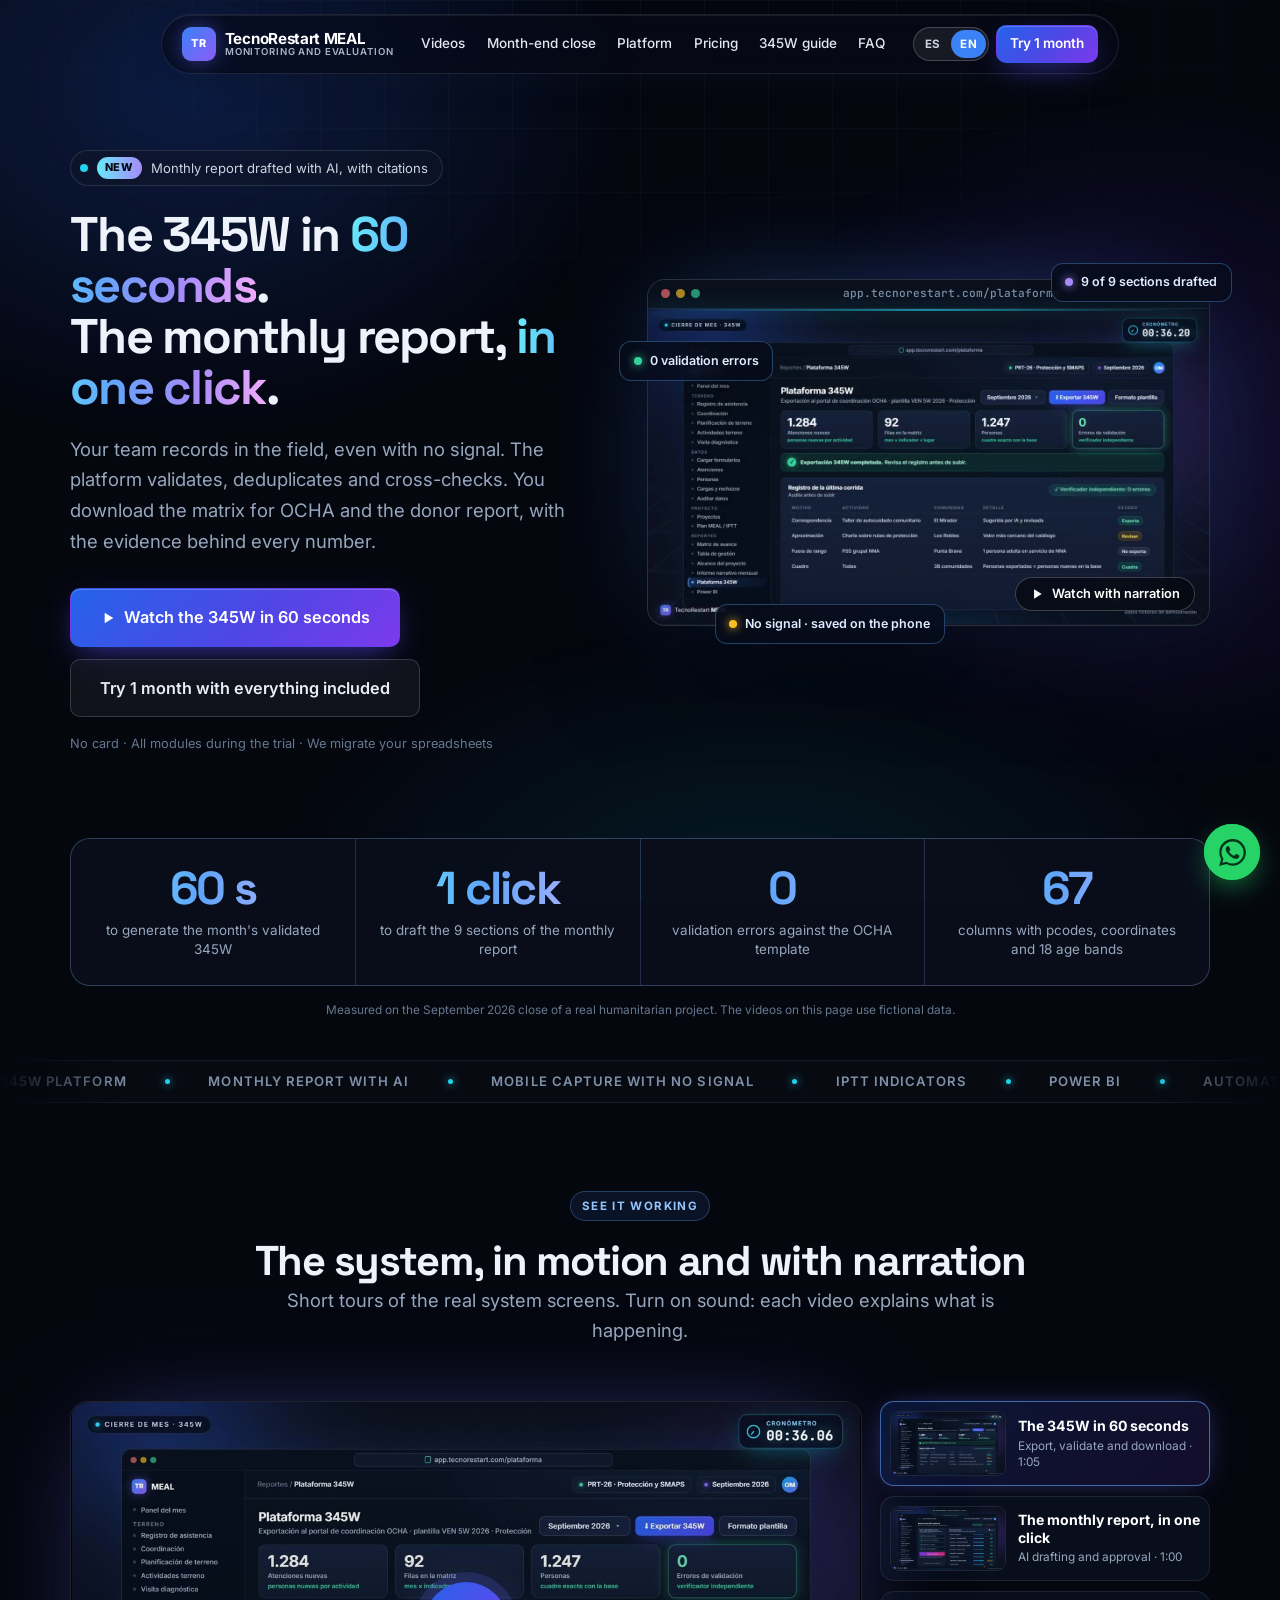
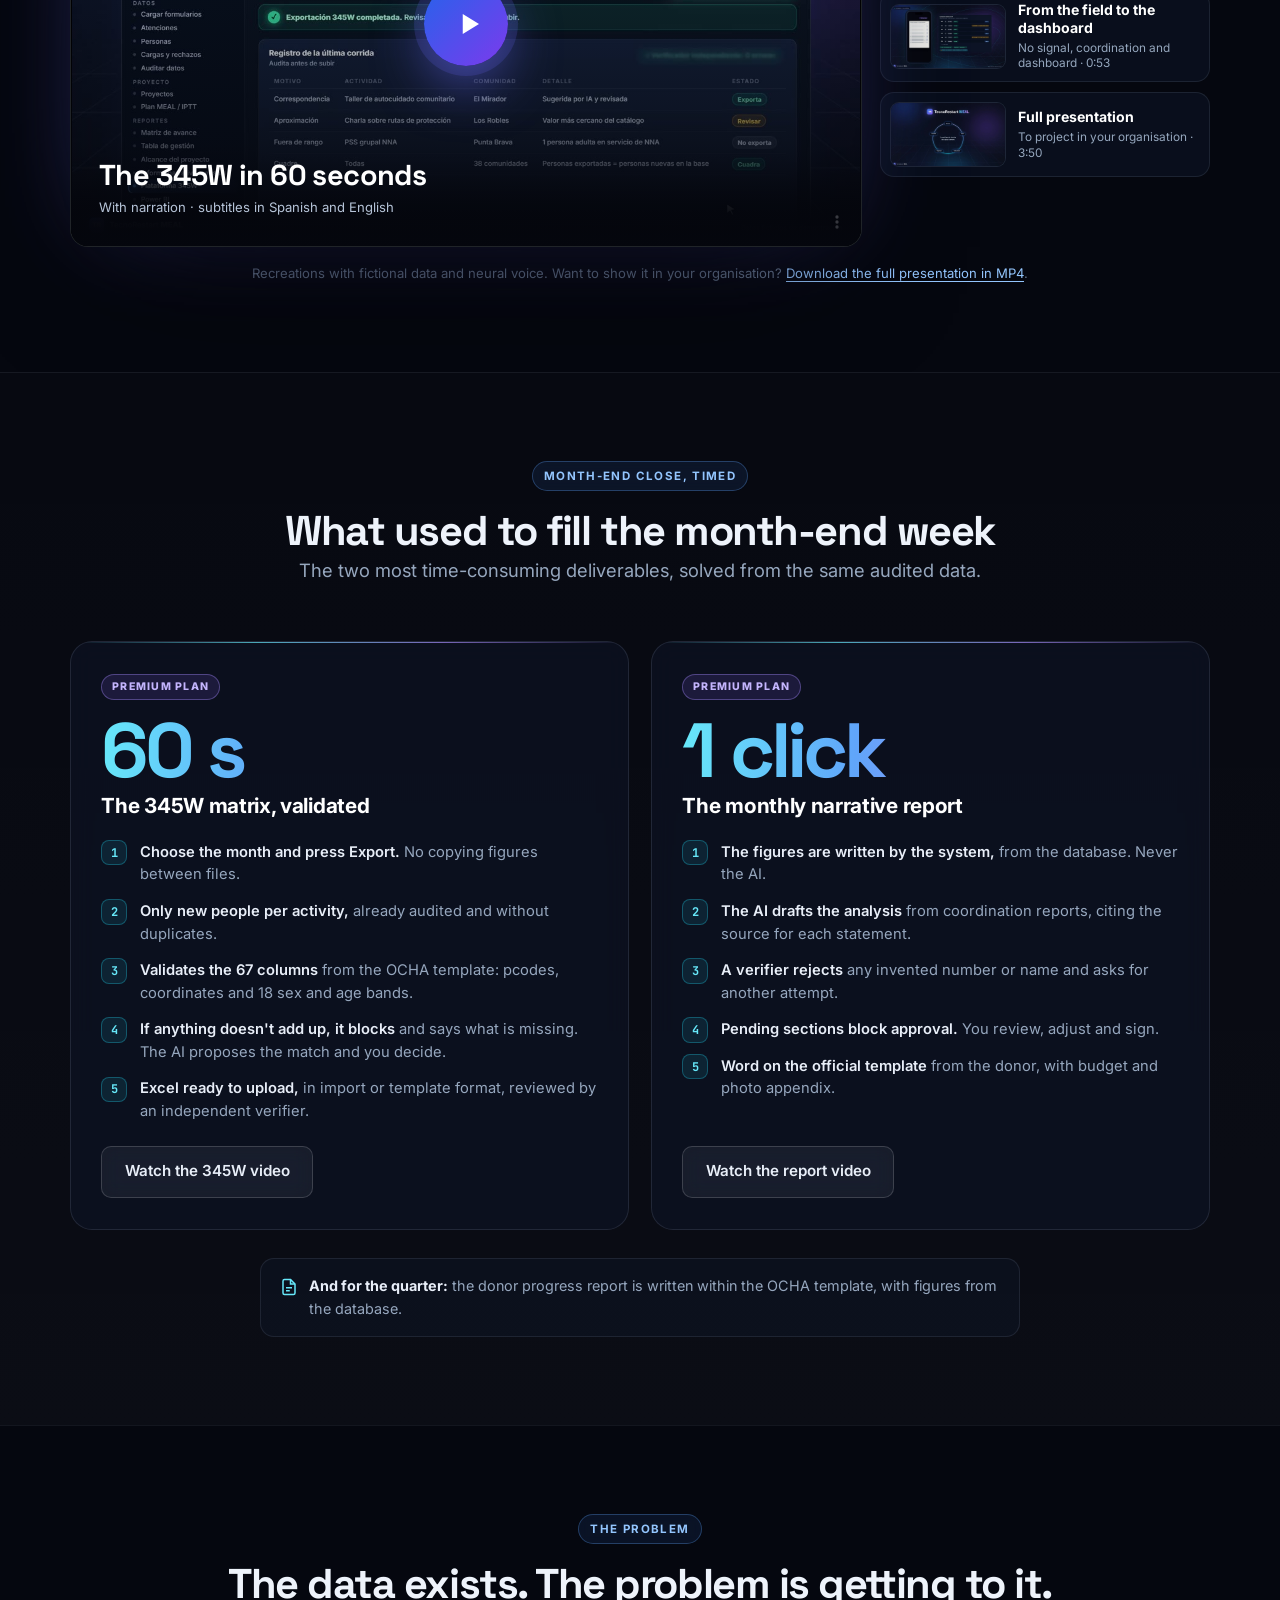
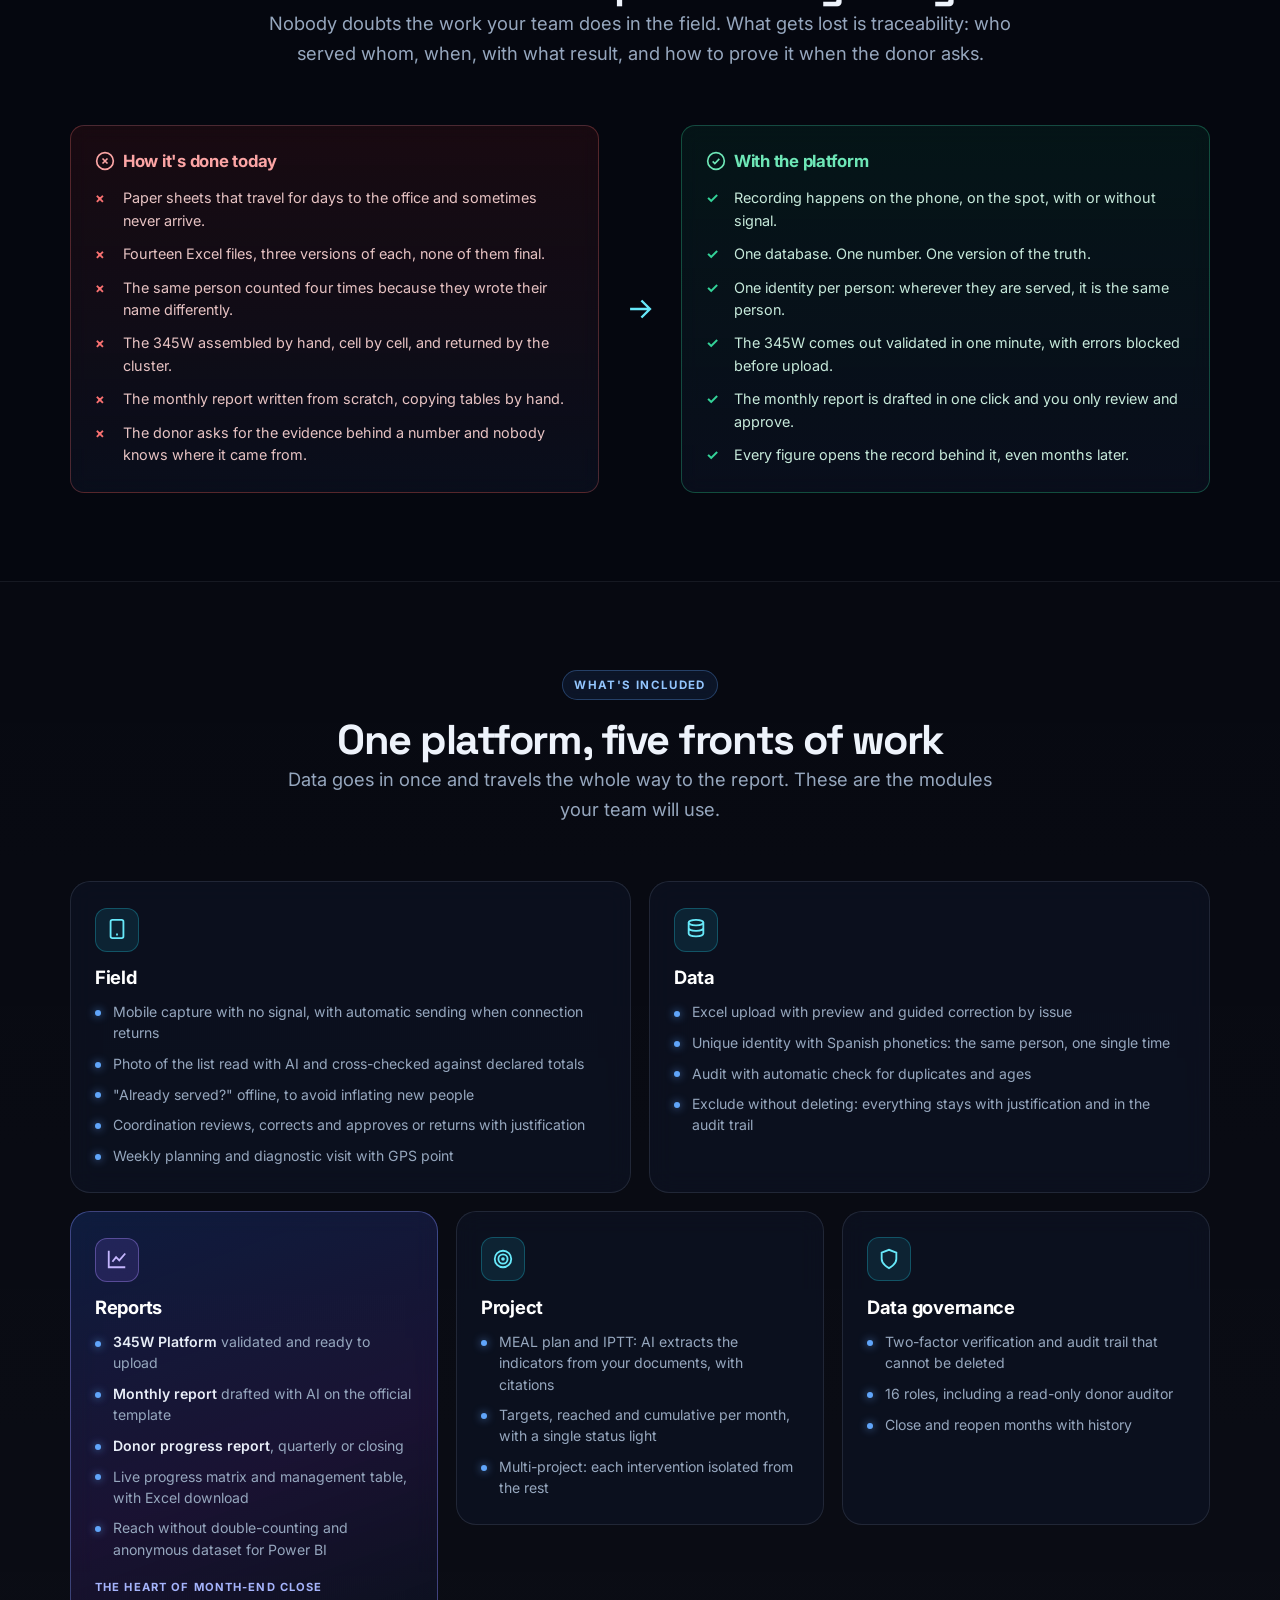
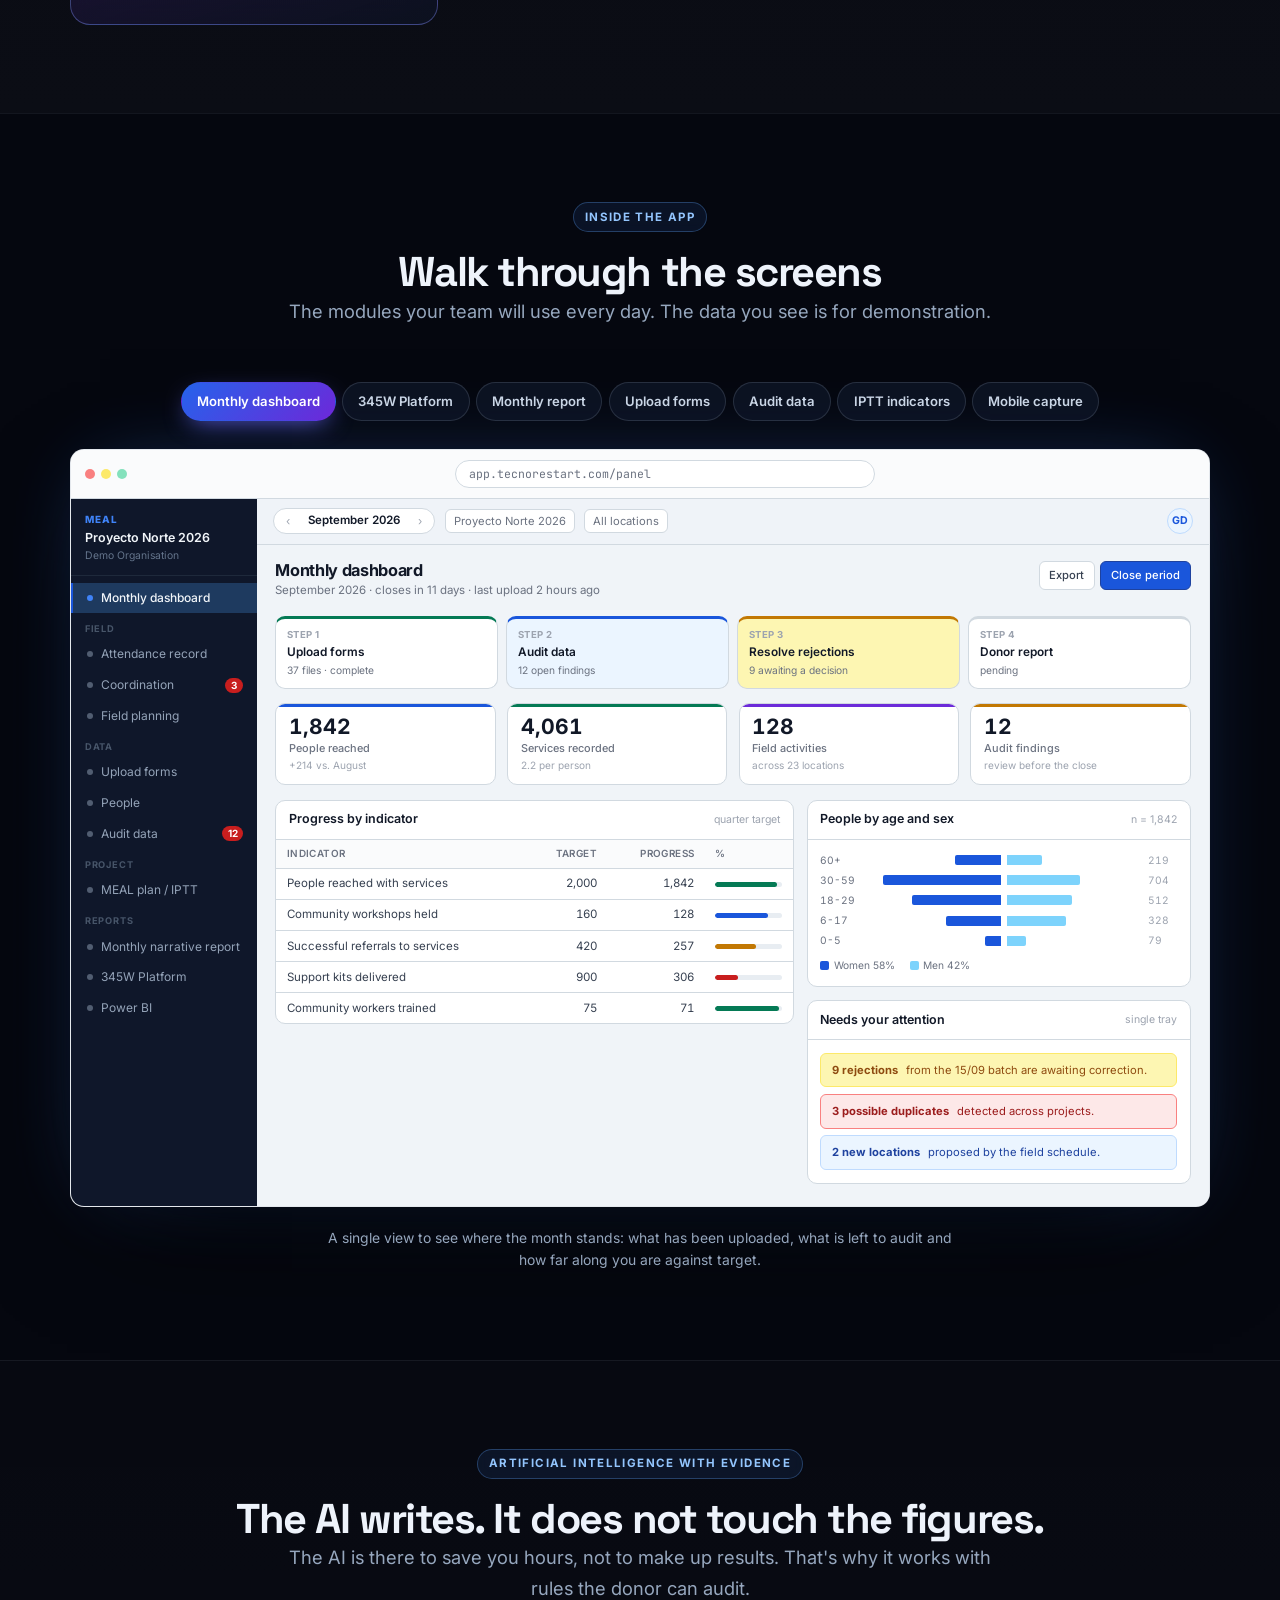
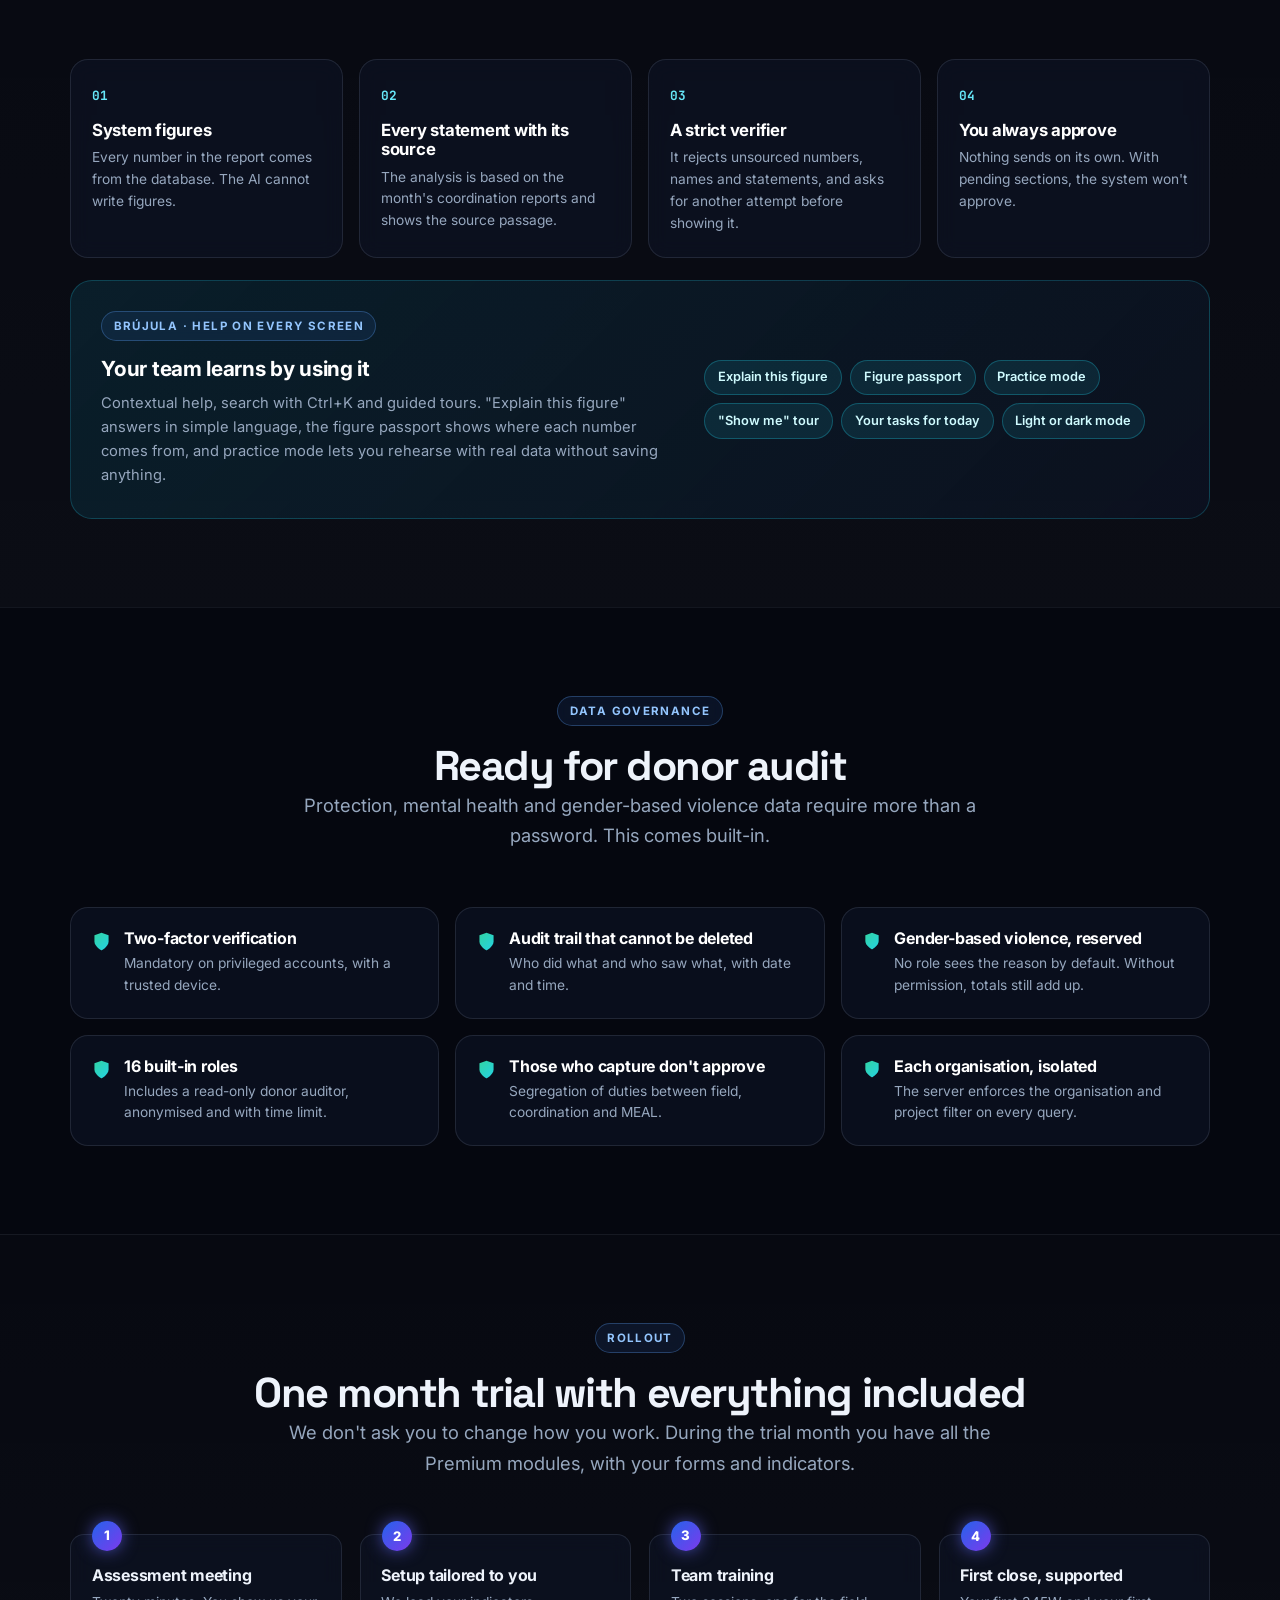
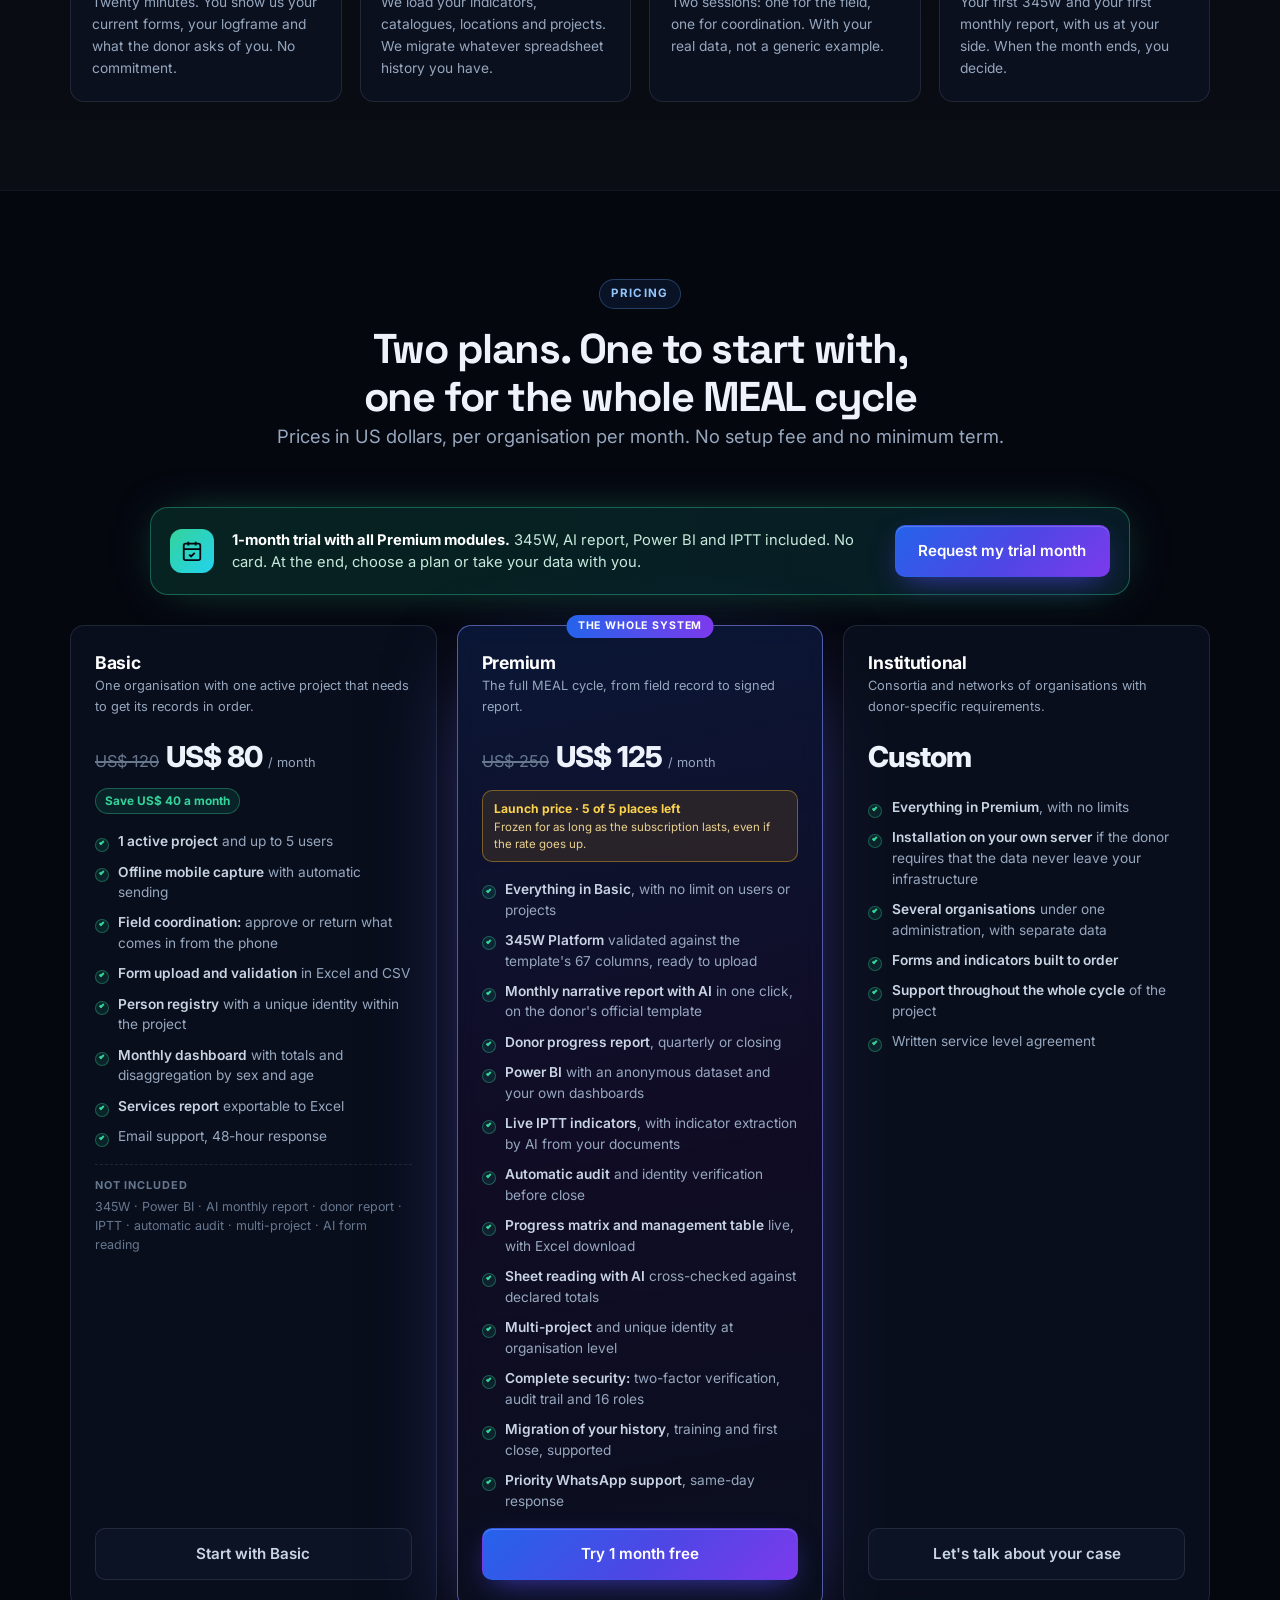
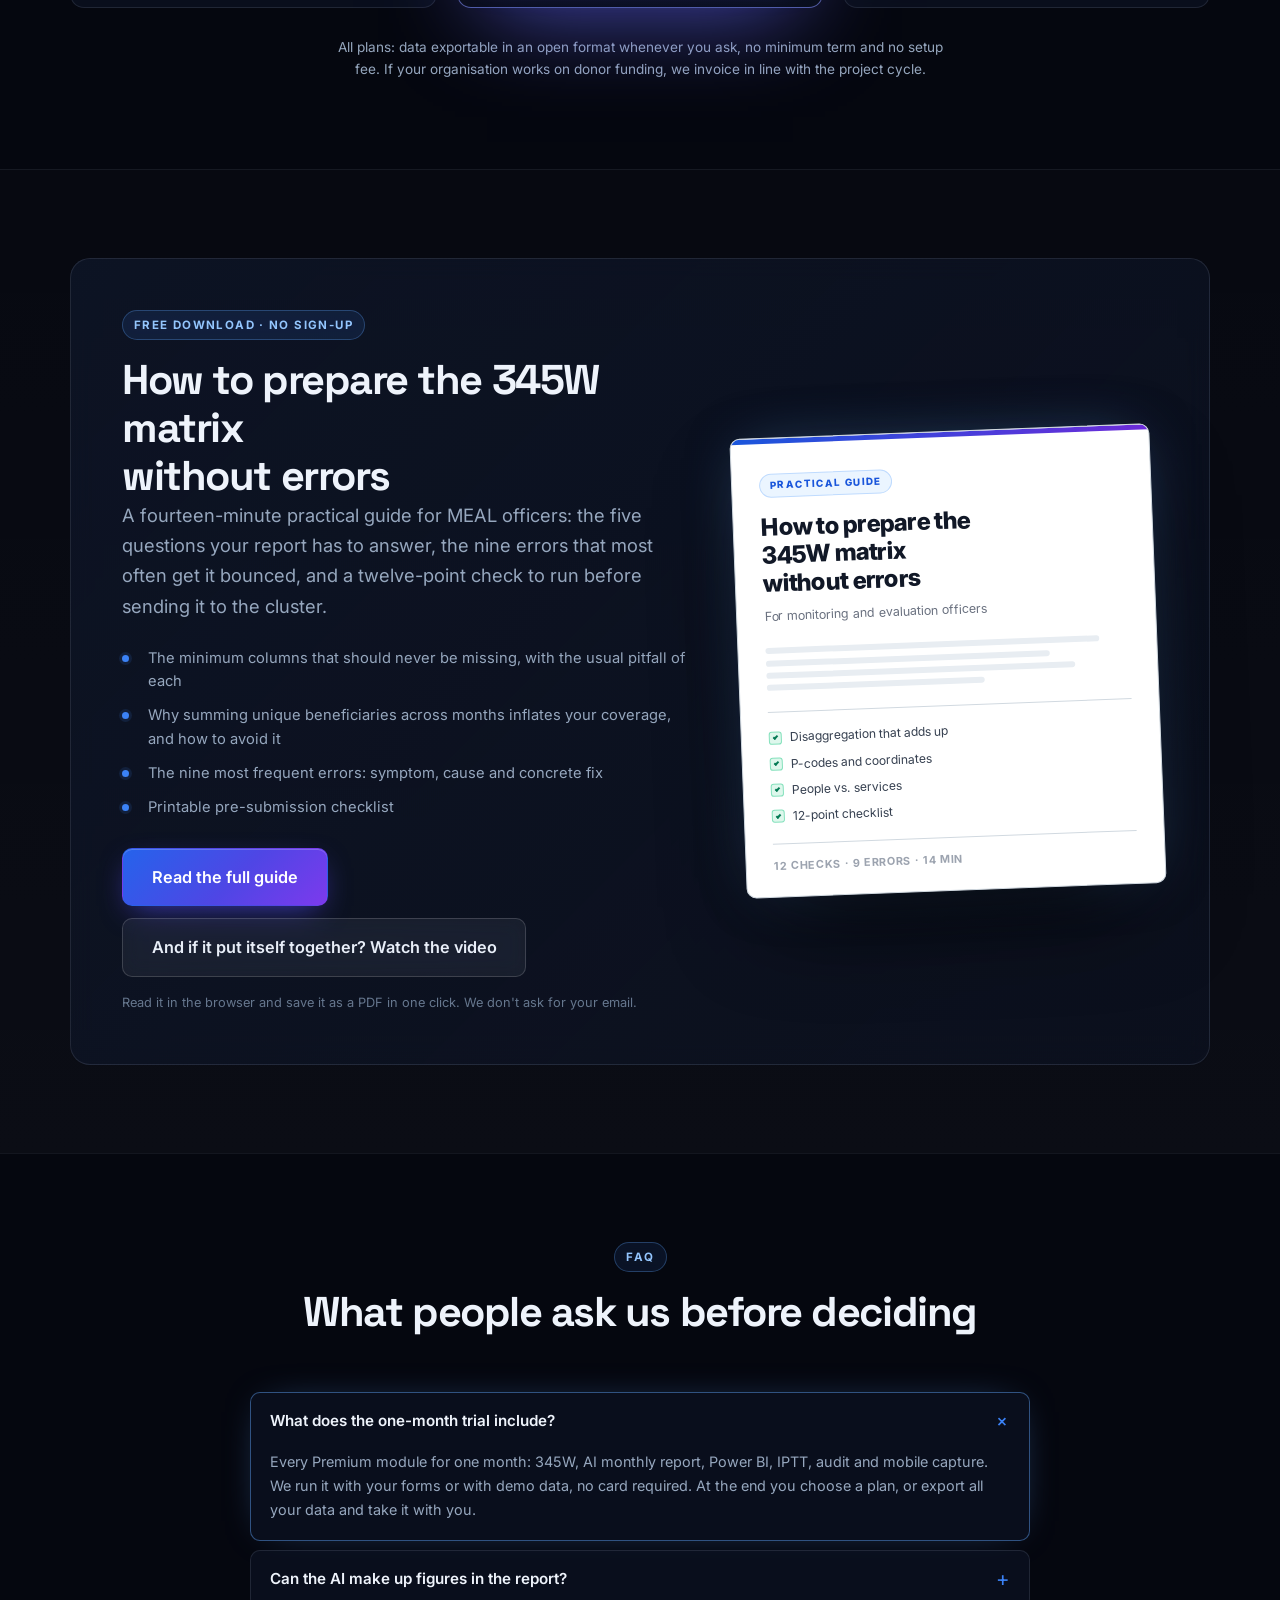
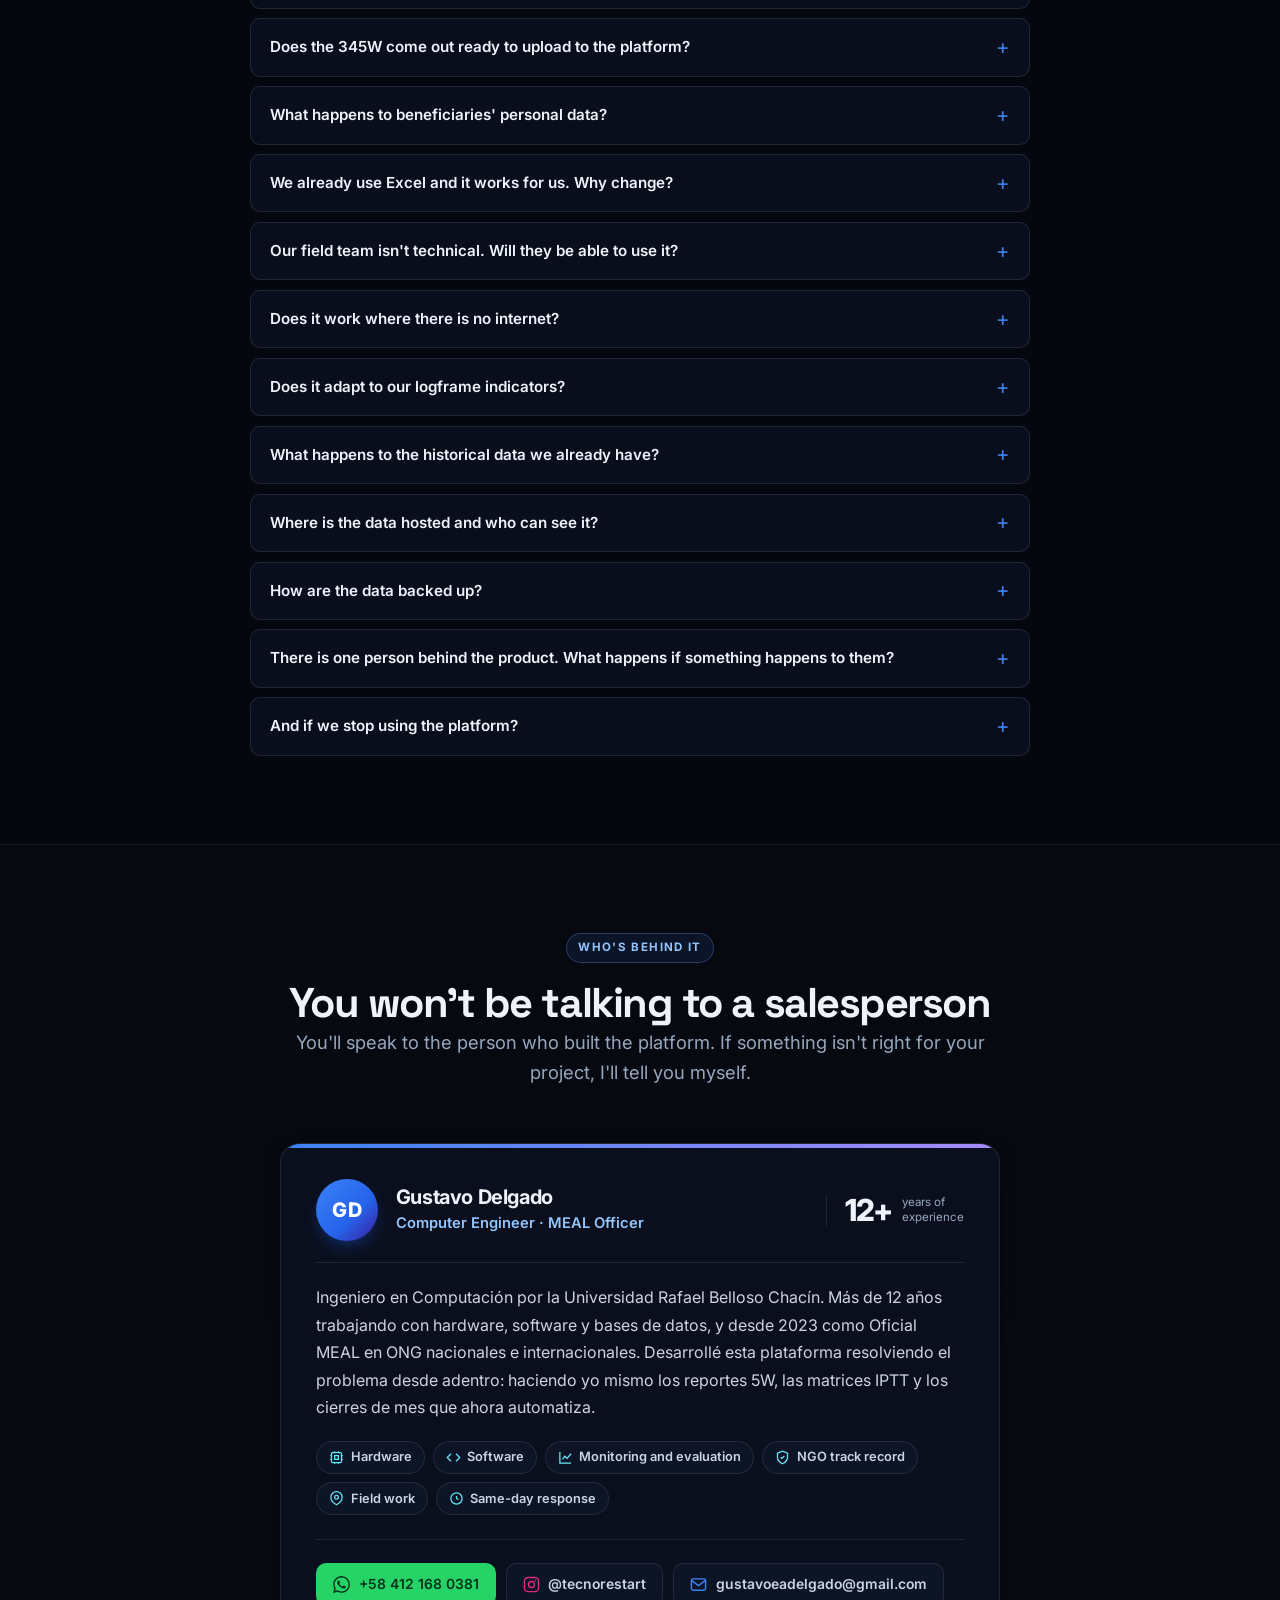
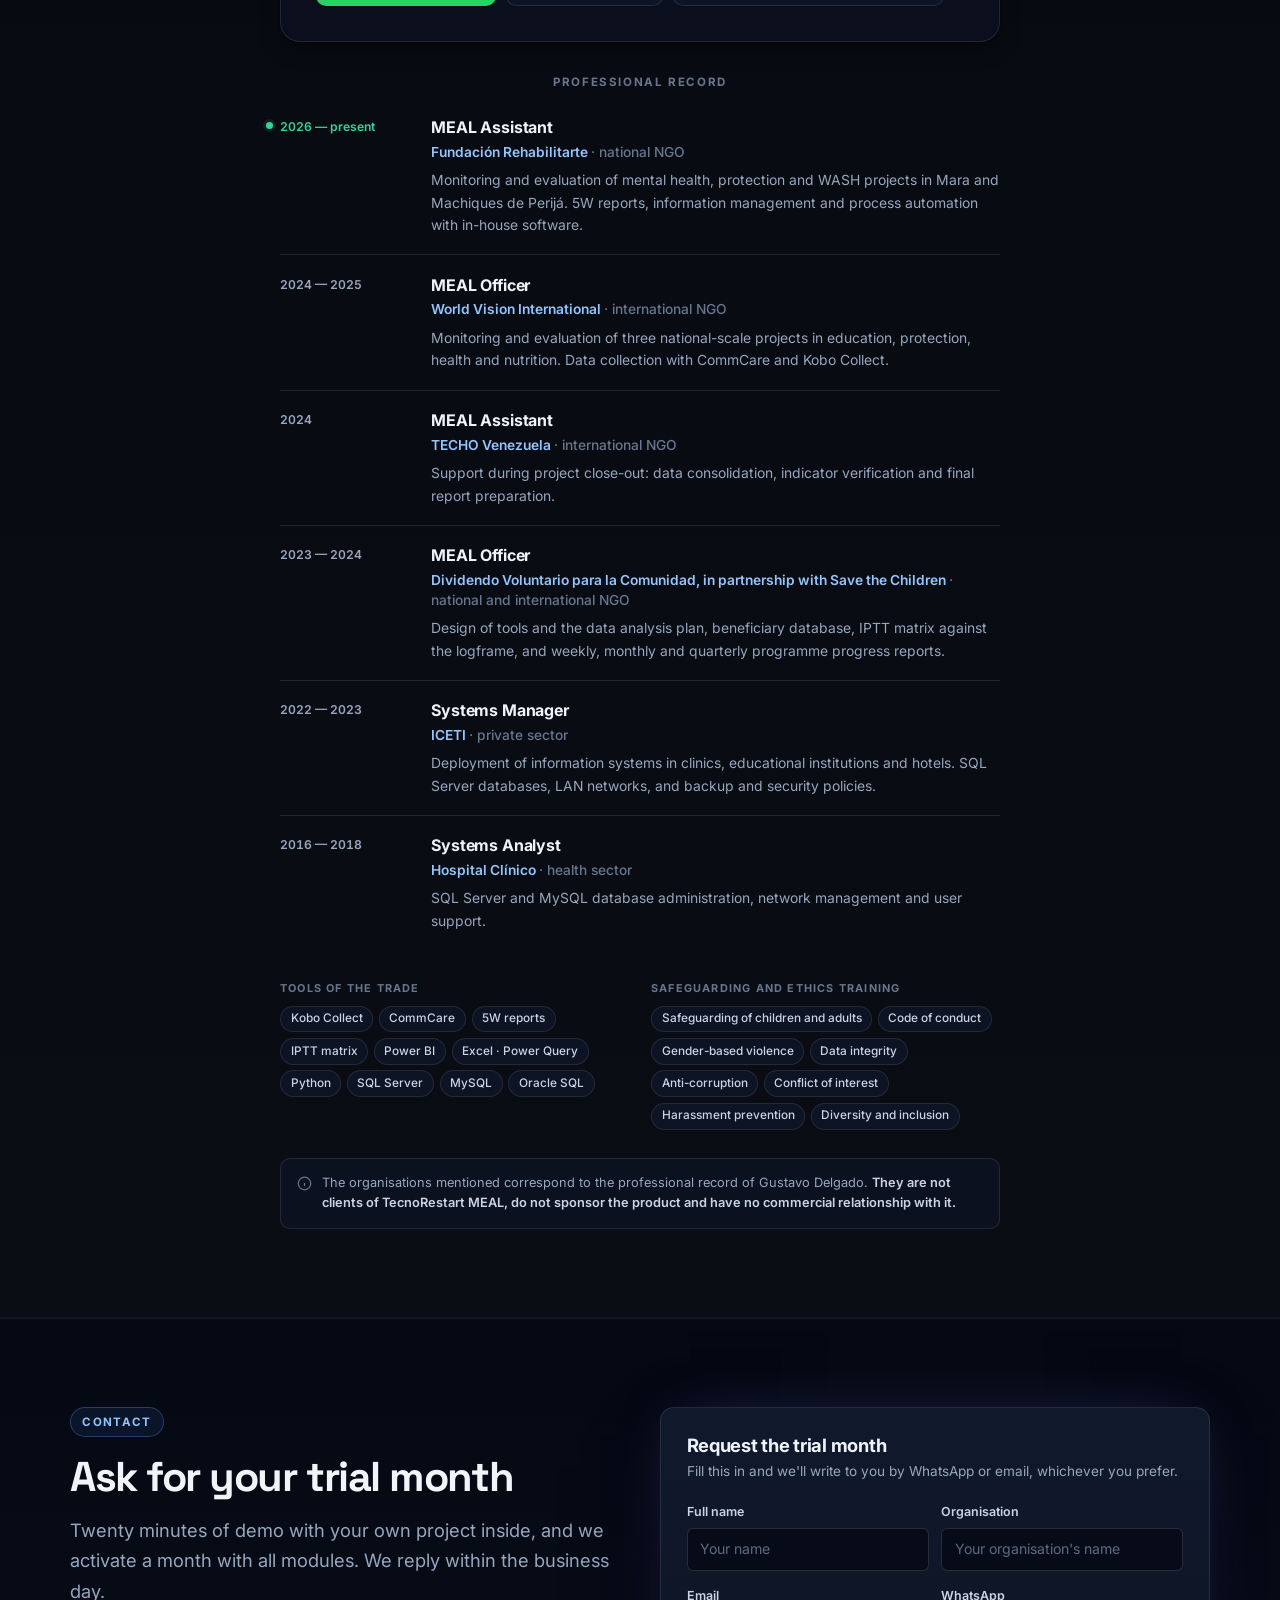
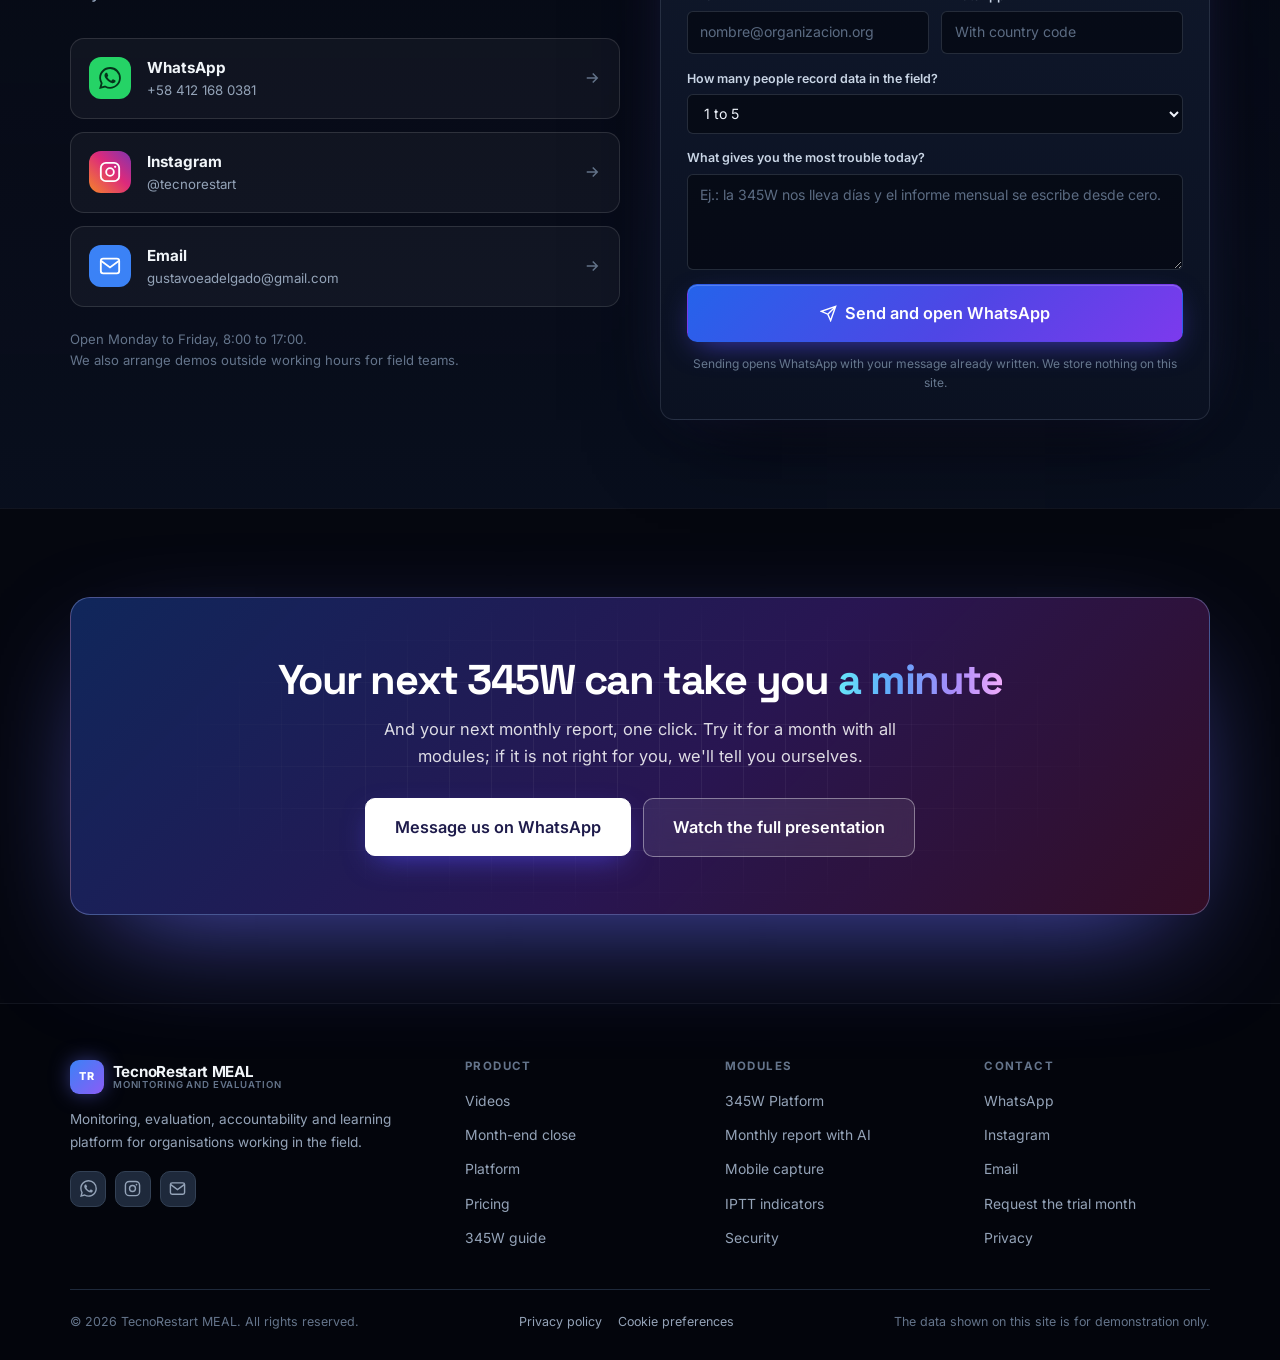
==== commit ab945526: "Portada nueva: 345W en 60 s, informe en un clic, videos narrados y prueba de un mes" ====
--- a/index.html
+++ b/index.html
@@ -3,36 +3,39 @@
 <head>
 <meta charset="utf-8">
 <meta name="viewport" content="width=device-width, initial-scale=1">
-<title>TecnoRestart MEAL — Del formulario en papel al informe del donante</title>
-<meta name="description" content="Plataforma MEAL para organizaciones sociales: captura móvil sin internet, validación automática de formularios, indicadores IPTT en vivo y reportes 345W listos para el donante.">
-<meta name="theme-color" content="#1a56db">
+<title>TecnoRestart MEAL — La 345W en 60 segundos. El informe mensual, en un clic.</title>
+<meta name="description" content="Plataforma MEAL para organizaciones sociales: la matriz 345W validada en un minuto, el informe mensual redactado con IA en un clic, captura móvil sin internet e indicadores IPTT en vivo. Pruébela un mes con todo incluido.">
+<meta name="theme-color" content="#05070f">
 <link rel="canonical" href="https://tecnorestart.com/">
 <meta property="og:type" content="website">
 <meta property="og:site_name" content="TecnoRestart MEAL">
 <meta property="og:locale" content="es_LA">
 <meta property="og:locale:alternate" content="en_US">
 <meta property="og:url" content="https://tecnorestart.com/">
-<meta property="og:title" content="TecnoRestart MEAL — Del formulario en papel al informe del donante">
-<meta property="og:description" content="Captura en terreno sin internet, validación automática y reportes al donante en minutos, no en semanas.">
+<meta property="og:title" content="La 345W en 60 segundos. El informe mensual, en un clic.">
+<meta property="og:description" content="Plataforma MEAL para organizaciones sociales. Véala funcionando y pruébela un mes con todos los módulos incluidos.">
 <meta property="og:image" content="https://tecnorestart.com/assets/og.png">
 <meta property="og:image:type" content="image/png">
 <meta property="og:image:width" content="1200">
 <meta property="og:image:height" content="630">
-<meta property="og:image:alt" content="Panel de TecnoRestart MEAL con indicadores del mes">
+<meta property="og:image:alt" content="La 345W en 60 segundos y el informe mensual en un clic, con TecnoRestart MEAL">
 <meta name="twitter:card" content="summary_large_image">
-<meta name="twitter:title" content="TecnoRestart MEAL — Del formulario en papel al informe del donante">
-<meta name="twitter:description" content="Captura en terreno sin internet, validación automática y reportes al donante en minutos.">
+<meta name="twitter:title" content="La 345W en 60 segundos. El informe mensual, en un clic.">
+<meta name="twitter:description" content="Plataforma MEAL para organizaciones sociales. Pruébela un mes con todos los módulos incluidos.">
 <meta name="twitter:image" content="https://tecnorestart.com/assets/og.png">
 <link rel="icon" href="assets/favicon.svg" type="image/svg+xml">
 <link rel="preconnect" href="https://fonts.googleapis.com">
 <link rel="preconnect" href="https://fonts.gstatic.com" crossorigin>
-<link href="https://fonts.googleapis.com/css2?family=Inter:wght@400;500;600;700;800&display=swap" rel="stylesheet">
+<link href="https://fonts.googleapis.com/css2?family=Inter:wght@400;500;600;700;800&family=Space+Grotesk:wght@500;600;700&family=JetBrains+Mono:wght@500;700&display=swap" rel="stylesheet">
 <link rel="stylesheet" href="css/styles.css">
+<link rel="stylesheet" href="css/futuro.css">
 <script src="js/i18n.js"></script>
 </head>
-<body>
+<body class="futuro">
 
 <a class="sr-only" href="#principal">Saltar al contenido</a>
+
+<div class="cielo" aria-hidden="true"><i class="au au1"></i><i class="au au2"></i><i class="au au3"></i><i class="malla"></i></div>
 
 <!-- ══ NAV ══════════════════════════════════════════════════════════════ -->
 <header class="nav" id="nav">
@@ -46,17 +49,16 @@
     </button>
     <div class="nav-panel">
       <nav class="nav-links" id="navLinks">
-        <a href="#pantallas">Pantallas</a>
-        <a href="#demos">Cómo funciona</a>
+        <a href="#videos">Videos</a>
+        <a href="#cierre">Cierre de mes</a>
+        <a href="#plataforma">Plataforma</a>
         <a href="#planes">Planes</a>
-        <a href="#guia">Guía</a>
-        <a href="#autor">Quién soy</a>
+        <a href="#guia">Guía 345W</a>
         <a href="#faq">Preguntas</a>
       </nav>
       <div class="nav-cta">
         <span data-i18n-selector></span>
-        <a class="btn sm fantasma" href="#pantallas">Ver la app</a>
-        <a class="btn sm primario" href="#contacto">Pedir demo</a>
+        <a class="btn sm primario" href="#contacto">Probar 1 mes</a>
       </div>
     </div>
   </div>
@@ -65,59 +67,164 @@
 <main id="principal">
 
 <!-- ══ HERO ═════════════════════════════════════════════════════════════ -->
-<section class="hero" id="inicio">
-  <div class="contenedor">
-    <div class="hero-txt">
-      <span class="eyebrow">Plataforma MEAL para organizaciones sociales</span>
-      <h1>Del formulario en papel<br>al <span class="destacado">informe del donante</span></h1>
-      <p class="plomo">Su equipo registra en terreno, aunque no haya señal. La plataforma valida, cruza y consolida. Usted entrega el reporte con la evidencia detrás de cada número — el mismo día, no tres semanas después.</p>
+<section class="f-hero" id="inicio">
+  <div class="contenedor f-hero-rejilla">
+    <div class="f-hero-txt">
+      <a class="f-novedad" href="#cierre"><span class="f-pulso"></span><b>Nuevo</b> Informe mensual redactado con IA, con citas</a>
+      <h1>La 345W en <span class="grad">60&nbsp;segundos</span>.<br>El informe mensual, <span class="grad">en un clic</span>.</h1>
+      <p class="f-lead">Su equipo registra en terreno, aunque no haya señal. La plataforma valida, deduplica y cruza. Usted descarga la matriz para OCHA y el informe del donante, con la evidencia detrás de cada número.</p>
       <div class="acciones">
-        <a class="btn lg primario" href="#contacto">Agendar demo de 20 minutos</a>
-        <a class="btn lg" href="#pantallas">
-          <svg width="17" height="17" viewBox="0 0 24 24" fill="none" stroke="currentColor" stroke-width="2"><rect x="2" y="3" width="20" height="14" rx="2"/><path d="M8 21h8M12 17v4"/></svg>
-          Recorrer las pantallas
-        </a>
-      </div>
-      <p class="hero-nota">Sin tarjeta · Datos de prueba cargados · Migramos sus planillas actuales</p>
-    </div>
-
-    <!-- Captura del panel -->
-    <div class="hero-marco revelar">
-      <div class="marco">
-        <div class="marco-barra">
-          <div class="marco-puntos"><i></i><i></i><i></i></div>
-          <div class="marco-url">
-            <svg width="11" height="11" viewBox="0 0 24 24" fill="none" stroke="currentColor" stroke-width="2.5"><rect x="4" y="11" width="16" height="10" rx="2"/><path d="M8 11V7a4 4 0 0 1 8 0v4"/></svg>
-            app.tecnorestart.com/panel
-          </div>
-        </div>
-        <div class="marco-lienzo" data-pantalla="panel"></div>
-      </div>
-    </div>
-  </div>
-</section>
-
-<!-- ══ CONFIANZA ════════════════════════════════════════════════════════ -->
-<section class="confianza">
-  <div class="contenedor confianza-fila">
-    <p>Pensada para el trabajo real de terreno</p>
-    <span class="sello"><svg width="17" height="17" viewBox="0 0 24 24" fill="none" stroke="currentColor" stroke-width="2"><path d="M5 12.55a11 11 0 0 1 14.08 0M1.42 9a16 16 0 0 1 21.16 0M8.53 16.11a6 6 0 0 1 6.95 0"/><path d="M2 2l20 20" stroke-width="2"/></svg> Funciona sin internet</span>
-    <span class="sello"><svg width="17" height="17" viewBox="0 0 24 24" fill="none" stroke="currentColor" stroke-width="2"><path d="M12 22s8-4 8-10V5l-8-3-8 3v7c0 6 8 10 8 10z"/></svg> Datos personales protegidos</span>
-    <span class="sello"><svg width="17" height="17" viewBox="0 0 24 24" fill="none" stroke="currentColor" stroke-width="2"><path d="M21 15v4a2 2 0 0 1-2 2H5a2 2 0 0 1-2-2v-4M7 10l5 5 5-5M12 15V3"/></svg> Exporta 345W, Excel y Power BI</span>
-    <span class="sello"><svg width="17" height="17" viewBox="0 0 24 24" fill="none" stroke="currentColor" stroke-width="2"><path d="M12 8v4l3 3"/><circle cx="12" cy="12" r="9"/></svg> Informe mensual en minutos</span>
-    <span class="sello"><svg width="17" height="17" viewBox="0 0 24 24" fill="none" stroke="currentColor" stroke-width="2"><path d="M17 21v-2a4 4 0 0 0-4-4H5a4 4 0 0 0-4 4v2"/><circle cx="9" cy="7" r="4"/><path d="M23 21v-2a4 4 0 0 0-3-3.87"/></svg> Multiproyecto y multiorganización</span>
+        <button class="btn lg primario" type="button" data-ver-video="345w">
+          <svg width="16" height="16" viewBox="0 0 24 24" fill="currentColor"><path d="M7 4l13 8-13 8z"/></svg>
+          Ver la 345W en 60 segundos
+        </button>
+        <a class="btn lg vidrio" href="#contacto">Probar 1 mes con todo incluido</a>
+      </div>
+      <p class="f-nota">Sin tarjeta · Todos los módulos durante la prueba · Migramos sus planillas</p>
+    </div>
+
+    <div class="f-hero-visual revelar">
+      <div class="f-pantalla">
+        <div class="f-pantalla-barra"><i></i><i></i><i></i><span>app.tecnorestart.com/plataforma</span></div>
+        <div class="f-pantalla-video">
+          <video id="videoHero" muted loop playsinline preload="none" poster="assets/video/hero.jpg" aria-label="Recorrido del sistema: 345W, informe mensual y captura en terreno">
+            <source src="assets/video/hero.mp4" type="video/mp4">
+          </video>
+          <button class="f-play-sonido" type="button" data-ver-video="345w">
+            <svg width="14" height="14" viewBox="0 0 24 24" fill="currentColor"><path d="M7 4l13 8-13 8z"/></svg>
+            Ver con narración
+          </button>
+          <span class="f-escaneo" aria-hidden="true"></span>
+        </div>
+      </div>
+      <span class="f-flota f1"><i class="ok"></i>0 errores de validación</span>
+      <span class="f-flota f2"><i class="ia"></i>9 de 9 secciones redactadas</span>
+      <span class="f-flota f3"><i class="sin"></i>Sin señal · guardado en el teléfono</span>
+    </div>
+  </div>
+
+  <div class="contenedor">
+    <div class="f-cifras revelar">
+      <div class="f-cifra"><b>60 s</b><span>para generar la 345W del mes, validada</span></div>
+      <div class="f-cifra"><b>1 clic</b><span>para redactar las 9 secciones del informe mensual</span></div>
+      <div class="f-cifra"><b>0</b><span>errores de validación contra la plantilla de OCHA</span></div>
+      <div class="f-cifra"><b>67</b><span>columnas con pcodes, coordenadas y 18 franjas de edad</span></div>
+    </div>
+    <p class="f-fuente">Medido en el cierre de septiembre de 2026 de un proyecto humanitario real. Los videos de esta página usan datos ficticios.</p>
+  </div>
+</section>
+
+<!-- ══ CINTA DE MÓDULOS ═════════════════════════════════════════════════ -->
+<div class="f-cinta" aria-hidden="true">
+  <div class="f-cinta-pista">
+    <span>Plataforma 345W</span><span>Informe mensual con IA</span><span>Captura móvil sin señal</span><span>Indicadores IPTT</span><span>Power BI</span><span>Auditoría automática</span><span>Identidad única</span><span>Informe al donante</span><span>Planificación de terreno</span><span>Verificación en dos pasos</span>
+    <span>Plataforma 345W</span><span>Informe mensual con IA</span><span>Captura móvil sin señal</span><span>Indicadores IPTT</span><span>Power BI</span><span>Auditoría automática</span><span>Identidad única</span><span>Informe al donante</span><span>Planificación de terreno</span><span>Verificación en dos pasos</span>
+  </div>
+</div>
+
+<!-- ══ VIDEOS ═══════════════════════════════════════════════════════════ -->
+<section class="seccion" id="videos">
+  <div class="contenedor">
+    <div class="cabecera-seccion centrado revelar">
+      <span class="eyebrow">Véalo funcionando</span>
+      <h2>El sistema, en movimiento y con narración</h2>
+      <p class="plomo">Recorridos cortos por las pantallas reales del sistema. Active el sonido: cada video explica qué está pasando.</p>
+    </div>
+
+    <div class="f-cine revelar" id="cine">
+      <div class="f-cine-marco">
+        <video id="videoCine" controls playsinline preload="none" poster="assets/video/345w.jpg" crossorigin="anonymous">
+          <source src="assets/video/345w.mp4" type="video/mp4">
+          <track kind="subtitles" srclang="es" label="Español" src="assets/video/345w.es.vtt" default>
+          <track kind="subtitles" srclang="en" label="English" src="assets/video/345w.en.vtt">
+        </video>
+        <button class="f-cine-portada" type="button" id="cinePortada" aria-label="Reproducir el video con narración">
+          <span class="f-cine-play"><svg width="30" height="30" viewBox="0 0 24 24" fill="currentColor"><path d="M7 4l13 8-13 8z"/></svg></span>
+          <span class="f-cine-titulo" id="cineTitulo">La 345W en 60 segundos</span>
+          <span class="f-cine-sub">Con narración · subtítulos en español e inglés</span>
+        </button>
+      </div>
+      <div class="f-lista" role="list">
+        <button class="f-item activo" type="button" role="listitem" data-video="345w" data-titulo="La 345W en 60 segundos">
+          <img src="assets/video/345w.jpg" alt="" loading="lazy" width="160" height="90">
+          <span><b>La 345W en 60 segundos</b><em>Exportar, validar y descargar · 1:05</em></span>
+        </button>
+        <button class="f-item" type="button" role="listitem" data-video="informe" data-titulo="El informe mensual, en un clic">
+          <img src="assets/video/informe.jpg" alt="" loading="lazy" width="160" height="90">
+          <span><b>El informe mensual, en un clic</b><em>Redacción con IA y aprobación · 1:00</em></span>
+        </button>
+        <button class="f-item" type="button" role="listitem" data-video="terreno" data-titulo="Del terreno al tablero">
+          <img src="assets/video/terreno.jpg" alt="" loading="lazy" width="160" height="90">
+          <span><b>Del terreno al tablero</b><em>Sin señal, coordinación y panel · 0:53</em></span>
+        </button>
+        <button class="f-item" type="button" role="listitem" data-video="presentacion" data-titulo="Presentación completa">
+          <img src="assets/video/presentacion.jpg" alt="" loading="lazy" width="160" height="90">
+          <span><b>Presentación completa</b><em>Para proyectar en su organización · 3:50</em></span>
+        </button>
+      </div>
+    </div>
+    <p class="f-cine-nota">Recreaciones con datos ficticios y voz neuronal. ¿Quiere mostrarla en su organización? <a href="assets/video/presentacion.mp4" download>Descargue la presentación completa en MP4</a>.</p>
+  </div>
+</section>
+
+<!-- ══ CIERRE DE MES ════════════════════════════════════════════════════ -->
+<section class="seccion f-oscura" id="cierre">
+  <div class="contenedor">
+    <div class="cabecera-seccion centrado revelar">
+      <span class="eyebrow">El cierre de mes, cronometrado</span>
+      <h2>Lo que antes ocupaba la semana de cierre</h2>
+      <p class="plomo">Los dos entregables que más tiempo consumen, resueltos desde el mismo dato auditado.</p>
+    </div>
+
+    <div class="f-duo">
+      <article class="f-panel revelar" data-luz>
+        <div class="f-panel-cab">
+          <span class="f-sello">Plan Premium</span>
+          <b class="f-gigante grad">60 s</b>
+          <h3>La matriz 345W, validada</h3>
+        </div>
+        <ol class="f-pasos">
+          <li><b>Elige el mes y pulsa Exportar.</b> Nada de copiar cifras entre archivos.</li>
+          <li><b>Solo personas nuevas por actividad,</b> ya auditadas y sin duplicados.</li>
+          <li><b>Valida las 67 columnas</b> de la plantilla de OCHA: pcodes, coordenadas y 18 franjas de sexo y edad.</li>
+          <li><b>Si algo no cuadra, se bloquea</b> y dice qué falta. La IA propone la correspondencia y usted decide.</li>
+          <li><b>Excel listo para subir,</b> en formato de importación o de plantilla, revisado por un verificador independiente.</li>
+        </ol>
+        <button class="btn vidrio" type="button" data-ver-video="345w">Ver el video de la 345W</button>
+      </article>
+
+      <article class="f-panel revelar" data-luz>
+        <div class="f-panel-cab">
+          <span class="f-sello">Plan Premium</span>
+          <b class="f-gigante grad">1 clic</b>
+          <h3>El informe narrativo mensual</h3>
+        </div>
+        <ol class="f-pasos">
+          <li><b>Las cifras las escribe el sistema,</b> desde la base. Nunca la IA.</li>
+          <li><b>La IA redacta el análisis</b> a partir de los informes de coordinación y cita el pasaje de cada frase.</li>
+          <li><b>Un verificador rechaza</b> cualquier número o nombre inventado y pide otro intento.</li>
+          <li><b>Con secciones pendientes no se puede aprobar.</b> Usted revisa, ajusta y firma.</li>
+          <li><b>Word sobre la plantilla oficial</b> del donante, con presupuesto y anexo fotográfico.</li>
+        </ol>
+        <button class="btn vidrio" type="button" data-ver-video="informe">Ver el video del informe</button>
+      </article>
+    </div>
+
+    <p class="f-extra revelar">
+      <svg width="18" height="18" viewBox="0 0 24 24" fill="none" stroke="currentColor" stroke-width="2"><path d="M14 2H6a2 2 0 0 0-2 2v16a2 2 0 0 0 2 2h12a2 2 0 0 0 2-2V8z"/><path d="M14 2v6h6M8 13h8M8 17h5"/></svg>
+      <span><b>Y para el trimestre:</b> el informe de progreso al donante se escribe dentro de la plantilla de OCHA, con las cifras de la base.</span>
+    </p>
   </div>
 </section>
 
 <!-- ══ ANTES / DESPUÉS ══════════════════════════════════════════════════ -->
-<section class="seccion suave" id="producto">
+<section class="seccion" id="producto">
   <div class="contenedor">
     <div class="cabecera-seccion centrado revelar">
       <span class="eyebrow">El problema</span>
       <h2>El dato existe. El problema es llegar a él.</h2>
-      <p class="plomo">Nadie duda del trabajo que hace su equipo en terreno. Lo que se pierde es la trazabilidad: quién atendió a quién, cuándo, con qué resultado — y cómo probarlo cuando el donante pregunta.</p>
-    </div>
-
+      <p class="plomo">Nadie duda del trabajo que hace su equipo en terreno. Lo que se pierde es la trazabilidad: quién atendió a quién, cuándo, con qué resultado, y cómo probarlo cuando el donante pregunta.</p>
+    </div>
     <div class="ad revelar">
       <div class="ad-col antes">
         <h3>
@@ -128,9 +235,9 @@
           <li><i>×</i> Planillas de papel que viajan días hasta la oficina y a veces no llegan.</li>
           <li><i>×</i> Catorce archivos de Excel, tres versiones de cada uno, ninguna final.</li>
           <li><i>×</i> La misma persona contada cuatro veces porque escribió su nombre distinto.</li>
-          <li><i>×</i> Cierre de mes: una semana completa copiando y pegando cifras.</li>
+          <li><i>×</i> La 345W armada a mano, celda por celda, y devuelta por el clúster.</li>
+          <li><i>×</i> El informe mensual escrito desde cero, copiando tablas a mano.</li>
           <li><i>×</i> El donante pide la evidencia de un número y nadie sabe de dónde salió.</li>
-          <li><i>×</i> Los errores se descubren cuando el informe ya se envió.</li>
         </ul>
       </div>
       <div class="ad-flecha">
@@ -145,98 +252,97 @@
           <li><i>✓</i> El registro se hace en el celular, en el momento, con o sin señal.</li>
           <li><i>✓</i> Una sola base. Un solo número. Una sola versión de la verdad.</li>
           <li><i>✓</i> Identidad única por persona: se atienda donde se atienda, es la misma.</li>
-          <li><i>✓</i> Cierre de mes en una tarde, con los rechazos ya resueltos.</li>
-          <li><i>✓</i> Cada cifra del informe abre el registro que la sustenta.</li>
-          <li><i>✓</i> El sistema avisa del error antes de que llegue al reporte.</li>
-        </ul>
-      </div>
-    </div>
-  </div>
-</section>
-
-<!-- ══ FUNCIONES ════════════════════════════════════════════════════════ -->
-<section class="seccion">
+          <li><i>✓</i> La 345W sale validada en un minuto, con los errores bloqueados antes de subir.</li>
+          <li><i>✓</i> El informe mensual se redacta con un clic y usted solo revisa y aprueba.</li>
+          <li><i>✓</i> Cada cifra abre el registro que la sustenta, incluso meses después.</li>
+        </ul>
+      </div>
+    </div>
+  </div>
+</section>
+
+<!-- ══ PLATAFORMA (BENTO) ═══════════════════════════════════════════════ -->
+<section class="seccion f-oscura" id="plataforma">
   <div class="contenedor">
     <div class="cabecera-seccion centrado revelar">
       <span class="eyebrow">Lo que incluye</span>
-      <h2>Todo el ciclo MEAL en una sola plataforma</h2>
-      <p class="plomo">Nada de módulos sueltos que no se hablan entre sí. Los datos entran una vez y recorren todo el camino hasta el informe.</p>
-    </div>
-
-    <div class="func-rejilla revelar">
-      <article class="func">
-        <div class="func-icono"><svg width="21" height="21" viewBox="0 0 24 24" fill="none" stroke="currentColor" stroke-width="2"><rect x="5" y="2" width="14" height="20" rx="2"/><path d="M11 18h2"/></svg></div>
-        <h3>Captura móvil sin internet</h3>
-        <p>El promotor registra la asistencia en el celular, en medio del terreno. Los datos quedan guardados en el teléfono y se suben solos cuando vuelve la señal. Nadie espera a nadie.</p>
+      <h2>Una plataforma, cinco frentes de trabajo</h2>
+      <p class="plomo">Los datos entran una vez y recorren todo el camino hasta el informe. Estos son los módulos que su equipo usará.</p>
+    </div>
+
+    <div class="f-bento revelar">
+      <article class="f-caja terreno" data-luz>
+        <div class="f-caja-ico"><svg width="22" height="22" viewBox="0 0 24 24" fill="none" stroke="currentColor" stroke-width="2"><rect x="5" y="2" width="14" height="20" rx="2"/><path d="M11 18h2"/></svg></div>
+        <h3>Terreno</h3>
+        <ul>
+          <li>Captura móvil sin señal, con envío automático al volver la conexión</li>
+          <li>Foto de la lista leída con IA y cotejada con los totales declarados</li>
+          <li>«¿Ya la atendimos?» sin conexión, para no inflar las personas nuevas</li>
+          <li>Coordinación revisa, corrige y aprueba o devuelve con motivo</li>
+          <li>Planificación semanal y visita diagnóstica con punto GPS</li>
+        </ul>
       </article>
-
-      <article class="func v">
-        <div class="func-icono"><svg width="21" height="21" viewBox="0 0 24 24" fill="none" stroke="currentColor" stroke-width="2"><path d="M14 2H6a2 2 0 0 0-2 2v16a2 2 0 0 0 2 2h12a2 2 0 0 0 2-2V8z"/><path d="M14 2v6h6M9 15l2 2 4-4"/></svg></div>
-        <h3>Carga y validación de formularios</h3>
-        <p>Arrastra el Excel o el formulario del mes y el motor lo convierte en registros. Lo que no cuadra no entra: se separa en una bandeja de rechazos con el motivo exacto y la fila donde ocurrió.</p>
+      <article class="f-caja datos" data-luz>
+        <div class="f-caja-ico"><svg width="22" height="22" viewBox="0 0 24 24" fill="none" stroke="currentColor" stroke-width="2"><ellipse cx="12" cy="5" rx="8" ry="3"/><path d="M4 5v6c0 1.7 3.6 3 8 3s8-1.3 8-3V5M4 11v6c0 1.7 3.6 3 8 3s8-1.3 8-3v-6"/></svg></div>
+        <h3>Datos</h3>
+        <ul>
+          <li>Carga de Excel con vista previa y corrección guiada por problema</li>
+          <li>Identidad única con fonética del español: la misma persona, una sola vez</li>
+          <li>Auditoría con revisión automática de duplicados y edades</li>
+          <li>Excluir sin borrar: todo queda con motivo y en la bitácora</li>
+        </ul>
       </article>
-
-      <article class="func a">
-        <div class="func-icono"><svg width="21" height="21" viewBox="0 0 24 24" fill="none" stroke="currentColor" stroke-width="2"><path d="M12 9v4M12 17h.01"/><path d="M10.3 3.9L1.8 18a2 2 0 0 0 1.7 3h17a2 2 0 0 0 1.7-3L13.7 3.9a2 2 0 0 0-3.4 0z"/></svg></div>
-        <h3>Auditoría automática de datos</h3>
-        <p>Duplicados, edades imposibles, sexo en blanco, actividades sin lugar, totales que no suman. La plataforma los marca antes del cierre, no después del reclamo.</p>
+      <article class="f-caja reportes" data-luz>
+        <div class="f-caja-ico"><svg width="22" height="22" viewBox="0 0 24 24" fill="none" stroke="currentColor" stroke-width="2"><path d="M3 3v18h18"/><path d="M7 15l4-5 3.5 3.5L21 6"/></svg></div>
+        <h3>Reportes</h3>
+        <ul>
+          <li><b>Plataforma 345W</b> validada y lista para subir</li>
+          <li><b>Informe mensual</b> redactado con IA sobre la plantilla oficial</li>
+          <li><b>Informe de progreso al donante</b>, trimestral o de cierre</li>
+          <li>Matriz de avance y tabla de gestión en vivo, con descarga en Excel</li>
+          <li>Alcance sin doble conteo y dataset anónimo para Power BI</li>
+        </ul>
+        <span class="f-caja-sello">El corazón del cierre de mes</span>
       </article>
-
-      <article class="func m">
-        <div class="func-icono"><svg width="21" height="21" viewBox="0 0 24 24" fill="none" stroke="currentColor" stroke-width="2"><circle cx="12" cy="8" r="4"/><path d="M4 21a8 8 0 0 1 16 0"/></svg></div>
-        <h3>Identidad única de beneficiarios</h3>
-        <p>Cada persona tiene un identificador a nivel de organización. Se atienda en el proyecto que se atienda, el sistema sabe que es la misma — y deja de inflar los alcances.</p>
+      <article class="f-caja proyecto" data-luz>
+        <div class="f-caja-ico"><svg width="22" height="22" viewBox="0 0 24 24" fill="none" stroke="currentColor" stroke-width="2"><circle cx="12" cy="12" r="9"/><circle cx="12" cy="12" r="5"/><circle cx="12" cy="12" r="1"/></svg></div>
+        <h3>Proyecto</h3>
+        <ul>
+          <li>Plan MEAL e IPTT: la IA extrae los indicadores de sus documentos, con cita</li>
+          <li>Metas, alcanzado y acumulado por mes, con un solo semáforo</li>
+          <li>Multiproyecto: cada intervención aislada del resto</li>
+        </ul>
       </article>
-
-      <article class="func">
-        <div class="func-icono"><svg width="21" height="21" viewBox="0 0 24 24" fill="none" stroke="currentColor" stroke-width="2"><path d="M3 3v18h18"/><path d="M7 15l4-5 3.5 3.5L21 6"/></svg></div>
-        <h3>Indicadores IPTT en vivo</h3>
-        <p>Metas, avance y brecha por indicador, desagregados por sexo, edad, lugar y periodo. Sabe cómo va a mitad de mes, no cuando ya no hay nada que corregir.</p>
+      <article class="f-caja gobierno" data-luz>
+        <div class="f-caja-ico"><svg width="22" height="22" viewBox="0 0 24 24" fill="none" stroke="currentColor" stroke-width="2"><path d="M12 22s8-4 8-10V5l-8-3-8 3v7c0 6 8 10 8 10z"/></svg></div>
+        <h3>Gobierno de datos</h3>
+        <ul>
+          <li>Verificación en dos pasos y bitácora que no se puede borrar</li>
+          <li>16 roles, con un auditor del donante de solo lectura</li>
+          <li>Cierre y reapertura de meses con historial</li>
+        </ul>
       </article>
-
-      <article class="func v">
-        <div class="func-icono"><svg width="21" height="21" viewBox="0 0 24 24" fill="none" stroke="currentColor" stroke-width="2"><path d="M21 10c0 7-9 12-9 12s-9-5-9-12a9 9 0 0 1 18 0z"/><circle cx="12" cy="10" r="3"/></svg></div>
-        <h3>Actividades de terreno georreferenciadas</h3>
-        <p>Lugar, coordenadas y fecha en cada actividad, tomados de la agenda real. El catálogo reconoce el nombre mal escrito y propone el lugar correcto en lugar de crear uno nuevo.</p>
-      </article>
-
-      <article class="func a">
-        <div class="func-icono"><svg width="21" height="21" viewBox="0 0 24 24" fill="none" stroke="currentColor" stroke-width="2"><rect x="3" y="3" width="18" height="18" rx="2"/><path d="M3 9h18M9 21V9"/></svg></div>
-        <h3>Exportación 345W y Power BI</h3>
-        <p>La matriz 345W que pide el clúster sale con un clic, incluidas coordenadas. Y un dataset anónimo alimenta sus tableros sin exponer datos personales.</p>
-      </article>
-
-      <article class="func m">
-        <div class="func-icono"><svg width="21" height="21" viewBox="0 0 24 24" fill="none" stroke="currentColor" stroke-width="2"><path d="M12 2l2.6 6.6L21 9.8l-4.8 4.5 1.3 6.7L12 17.8 6.5 21l1.3-6.7L3 9.8l6.4-1.2z"/></svg></div>
-        <h3>Informe narrativo asistido</h3>
-        <p>La plataforma arma el borrador del informe con las cifras ya cruzadas y el texto de contexto. Su equipo redacta el análisis; nadie vuelve a transcribir tablas a mano.</p>
-      </article>
-
-      <article class="func r">
-        <div class="func-icono"><svg width="21" height="21" viewBox="0 0 24 24" fill="none" stroke="currentColor" stroke-width="2"><path d="M9 11l3 3L22 4"/><path d="M21 12v7a2 2 0 0 1-2 2H5a2 2 0 0 1-2-2V5a2 2 0 0 1 2-2h11"/></svg></div>
-        <h3>Bandeja única de revisión</h3>
-        <p>Todo lo que requiere una decisión humana —rechazos, duplicados posibles, lugares nuevos— llega a un solo lugar. Se resuelve ahí y el dato sigue su camino.</p>
-      </article>
     </div>
   </div>
 </section>
 
 <!-- ══ PANTALLAS ════════════════════════════════════════════════════════ -->
-<section class="seccion suave linea" id="pantallas">
+<section class="seccion" id="pantallas">
   <div class="contenedor">
     <div class="cabecera-seccion centrado revelar">
       <span class="eyebrow">La aplicación por dentro</span>
-      <h2>Pantallas reales, no maquetas bonitas</h2>
-      <p class="plomo">Recorra los módulos que su equipo usará todos los días. Los datos que ve son de demostración.</p>
+      <h2>Recorra las pantallas</h2>
+      <p class="plomo">Los módulos que su equipo usará todos los días. Los datos que ve son de demostración.</p>
     </div>
 
     <div class="pest" role="tablist" aria-label="Pantallas de la aplicación">
       <button role="tab" aria-selected="true" aria-controls="p-panel" id="t-panel" data-tab="panel">Panel del mes</button>
+      <button role="tab" aria-selected="false" aria-controls="p-reportes" id="t-reportes" data-tab="reportes">Plataforma 345W</button>
+      <button role="tab" aria-selected="false" aria-controls="p-informe" id="t-informe" data-tab="informe">Informe mensual</button>
       <button role="tab" aria-selected="false" aria-controls="p-carga" id="t-carga" data-tab="carga">Cargar formularios</button>
       <button role="tab" aria-selected="false" aria-controls="p-auditoria" id="t-auditoria" data-tab="auditoria">Auditar datos</button>
       <button role="tab" aria-selected="false" aria-controls="p-iptt" id="t-iptt" data-tab="iptt">Indicadores IPTT</button>
       <button role="tab" aria-selected="false" aria-controls="p-movil" id="t-movil" data-tab="movil">Registro móvil</button>
-      <button role="tab" aria-selected="false" aria-controls="p-reportes" id="t-reportes" data-tab="reportes">Reportes 345W</button>
     </div>
 
     <div class="revelar">
@@ -247,7 +353,20 @@
         </div>
         <p class="pantalla-pie">Una sola vista para saber en qué punto del mes está: qué se cargó, qué falta auditar y cuánto se avanzó contra la meta.</p>
       </div>
-
+      <div class="panel-pantalla" id="p-reportes" role="tabpanel" aria-labelledby="t-reportes" hidden>
+        <div class="marco">
+          <div class="marco-barra"><div class="marco-puntos"><i></i><i></i><i></i></div><div class="marco-url">app.tecnorestart.com/plataforma</div></div>
+          <div class="marco-lienzo" data-pantalla="reportes"></div>
+        </div>
+        <p class="pantalla-pie">La matriz 345W sale del mismo dato auditado, validada contra la plantilla. Si algo falta, la exportación se bloquea y dice qué.</p>
+      </div>
+      <div class="panel-pantalla" id="p-informe" role="tabpanel" aria-labelledby="t-informe" hidden>
+        <div class="marco">
+          <div class="marco-barra"><div class="marco-puntos"><i></i><i></i><i></i></div><div class="marco-url">app.tecnorestart.com/informe</div></div>
+          <div class="marco-lienzo" data-pantalla="informe"></div>
+        </div>
+        <p class="pantalla-pie">Un clic redacta las nueve secciones. Las cifras vienen de la base; la IA redacta el análisis y cita su fuente; usted aprueba.</p>
+      </div>
       <div class="panel-pantalla" id="p-carga" role="tabpanel" aria-labelledby="t-carga" hidden>
         <div class="marco">
           <div class="marco-barra"><div class="marco-puntos"><i></i><i></i><i></i></div><div class="marco-url">app.tecnorestart.com/convertir</div></div>
@@ -255,7 +374,6 @@
         </div>
         <p class="pantalla-pie">Arrastra el archivo del mes y el motor le dice, fila por fila, qué entró y qué no. Los rechazos quedan con motivo y se corrigen sin volver a cargar todo.</p>
       </div>
-
       <div class="panel-pantalla" id="p-auditoria" role="tabpanel" aria-labelledby="t-auditoria" hidden>
         <div class="marco">
           <div class="marco-barra"><div class="marco-puntos"><i></i><i></i><i></i></div><div class="marco-url">app.tecnorestart.com/auditoria</div></div>
@@ -263,15 +381,13 @@
         </div>
         <p class="pantalla-pie">La auditoría corre sola sobre todo el periodo. Cada hallazgo indica el registro exacto y la acción sugerida.</p>
       </div>
-
       <div class="panel-pantalla" id="p-iptt" role="tabpanel" aria-labelledby="t-iptt" hidden>
         <div class="marco">
           <div class="marco-barra"><div class="marco-puntos"><i></i><i></i><i></i></div><div class="marco-url">app.tecnorestart.com/iptt</div></div>
           <div class="marco-lienzo" data-pantalla="iptt"></div>
         </div>
-        <p class="pantalla-pie">Metas contra avance real, con semáforo. Verde va bien, ámbar hay que empujar, rojo hay que hablarlo ahora — no en el informe final.</p>
-      </div>
-
+        <p class="pantalla-pie">Metas contra avance real, con semáforo. Verde va bien, ámbar hay que empujar, rojo hay que hablarlo ahora, no en el informe final.</p>
+      </div>
       <div class="panel-pantalla" id="p-movil" role="tabpanel" aria-labelledby="t-movil" hidden>
         <div class="duo">
           <div class="fono">
@@ -279,257 +395,75 @@
           </div>
           <div style="max-width:380px">
             <h3 style="margin-bottom:.7rem">Diseñada para usarse de pie, con una mano y sin señal</h3>
-            <p style="font-size:.93rem;color:var(--texto-45);line-height:1.68;margin-bottom:1rem">El promotor abre la lista del día, marca quién asistió y guarda. Si no hay datos, el registro queda en el teléfono con su sello de hora y se sincroniza solo cuando aparece la señal.</p>
+            <p class="pantalla-txt">El promotor abre la lista del día, fotografía la planilla firmada y guarda. Si no hay datos, el registro queda en el teléfono con su sello de hora y lugar, y se envía solo cuando aparece la señal.</p>
             <ul class="ad-lista" style="gap:.55rem">
-              <li><i style="color:var(--verde)">✓</i> Lista precargada desde la agenda del proyecto</li>
-              <li><i style="color:var(--verde)">✓</i> Personas ya conocidas: no se vuelven a tipear</li>
-              <li><i style="color:var(--verde)">✓</i> Alta rápida del participante nuevo</li>
+              <li><i style="color:var(--verde)">✓</i> Lista precargada desde la planificación del proyecto</li>
+              <li><i style="color:var(--verde)">✓</i> Foto de la planilla como verificador, leída con IA</li>
+              <li><i style="color:var(--verde)">✓</i> Personas ya atendidas: no cuentan otra vez como nuevas</li>
               <li><i style="color:var(--verde)">✓</i> Fecha, lugar y coordenada tomadas automáticamente</li>
-              <li><i style="color:var(--verde)">✓</i> Cola de sincronización visible: se ve qué falta subir</li>
+              <li><i style="color:var(--verde)">✓</i> Cola de envío visible y reintento sin duplicados</li>
             </ul>
           </div>
         </div>
         <p class="pantalla-pie">Un promotor con un celular de gama baja y sin plan de datos puede registrar una jornada entera.</p>
       </div>
-
-      <div class="panel-pantalla" id="p-reportes" role="tabpanel" aria-labelledby="t-reportes" hidden>
-        <div class="marco">
-          <div class="marco-barra"><div class="marco-puntos"><i></i><i></i><i></i></div><div class="marco-url">app.tecnorestart.com/reportes</div></div>
-          <div class="marco-lienzo" data-pantalla="reportes"></div>
-        </div>
-        <p class="pantalla-pie">La matriz 345W, el reporte de alcance y el dataset para Power BI salen del mismo dato auditado. Sin recalcular nada a mano.</p>
-      </div>
-    </div>
-  </div>
-</section>
-
-<!-- ══ DEMOS ════════════════════════════════════════════════════════════ -->
-<section class="seccion tinta" id="demos">
+    </div>
+  </div>
+</section>
+
+<!-- ══ IA RESPONSABLE ═══════════════════════════════════════════════════ -->
+<section class="seccion f-oscura" id="ia">
   <div class="contenedor">
     <div class="cabecera-seccion centrado revelar">
-      <span class="eyebrow">En movimiento</span>
-      <h2>Tres recorridos de treinta segundos</h2>
-      <p class="plomo">No hace falta que le expliquen el sistema. Vea cómo se mueve el dato desde que se registra hasta que se entrega.</p>
-    </div>
-
-    <div class="demos-rejilla revelar">
-
-      <!-- Demo 1 -->
-      <article class="demo" data-demo="papel">
-        <div class="demo-cabecera">
-          <h3>Del papel al registro <span class="demo-dur">0:12</span></h3>
-          <p>Una planilla de asistencia escrita a mano se vuelve dato verificable.</p>
-        </div>
-        <div class="demo-escena" data-escena>
-          <div class="demo-cuadro" data-cuadro>
-            <div class="papel">
-              LISTA DE ASISTENCIA — TALLER 04<br>
-              01 <span class="escrito">M. Rojas Cabral</span> · 34 · F<br>
-              02 <span class="escrito">J. Benítez</span> · 19 · M<br>
-              03 <span class="escrito">A. Duarte Mora</span> · 41 · F<br>
-              04 <span class="escrito">L. Vera</span> · 08 · M<br>
-              05 <span class="escrito">C. Ayala</span> · — · F
-              <div class="escaner"></div>
-            </div>
-            <div class="pieza" style="text-align:center">
-              <span class="badge azul">Leyendo la planilla…</span>
-            </div>
-          </div>
-          <div class="demo-cuadro" data-cuadro>
-            <div class="pieza">
-              <div class="pieza-t">Filas reconocidas</div>
-              <div class="lineas-detectadas">
-                <div class="linea-det"><span class="ok">✓</span> M. Rojas Cabral · 34 · F</div>
-                <div class="linea-det"><span class="ok">✓</span> J. Benítez · 19 · M</div>
-                <div class="linea-det"><span class="ok">✓</span> A. Duarte Mora · 41 · F</div>
-                <div class="linea-det"><span class="ok">✓</span> L. Vera · 08 · M</div>
-                <div class="linea-det"><span class="mal">!</span> C. Ayala · edad vacía</div>
-              </div>
-            </div>
-          </div>
-          <div class="demo-cuadro" data-cuadro>
-            <div class="pieza">
-              <div class="pieza-t">Resultado de la carga</div>
-              <div style="display:grid;gap:.4rem">
-                <div class="app-mensaje verde"><b>4 registros aceptados</b> — vinculados a personas ya existentes.</div>
-                <div class="app-mensaje ambar"><b>1 rechazo</b> — falta la edad. Enviado a la bandeja de revisión.</div>
-                <div class="app-mensaje azul">Nada se pierde: el rechazo se corrige y entra sin volver a cargar el archivo.</div>
-              </div>
-            </div>
-          </div>
-          <div class="demo-cuadro" data-cuadro>
-            <div class="pieza" style="text-align:center;padding:1.2rem">
-              <div class="pieza-t">Atenciones del taller</div>
-              <div class="contador" data-contador="5">0</div>
-              <p style="font-size:.74rem;color:var(--texto-45);margin-top:.4rem">ya sumadas al indicador del mes</p>
-            </div>
-          </div>
-        </div>
-        <div class="demo-pie">
-          <button class="demo-play" data-play aria-label="Pausar o reanudar"></button>
-          <div class="demo-pista" data-pista></div>
-          <span class="demo-rotulo" data-rotulo></span>
-        </div>
-      </article>
-
-      <!-- Demo 2 -->
-      <article class="demo" data-demo="offline">
-        <div class="demo-cabecera">
-          <h3>Terreno sin señal <span class="demo-dur">0:12</span></h3>
-          <p>El registro no se detiene porque no haya cobertura.</p>
-        </div>
-        <div class="demo-escena" data-escena>
-          <div class="demo-cuadro" data-cuadro>
-            <div style="text-align:center">
-              <span class="sin-senal">
-                <svg width="14" height="14" viewBox="0 0 24 24" fill="none" stroke="currentColor" stroke-width="2.4"><path d="M5 12.55a11 11 0 0 1 14.08 0M8.53 16.11a6 6 0 0 1 6.95 0M2 2l20 20"/></svg>
-                Sin conexión · Comunidad rural
-              </span>
-            </div>
-            <div class="mini-fono">
-              <div class="mini-fono-p">
-                <div class="mini-fila"><i></i> Asistencia 08:40</div>
-                <div class="mini-fila"><i></i> Asistencia 09:15</div>
-                <div class="mini-fila"><i></i> Actividad 10:02</div>
-                <div class="mini-fila"><i></i> Asistencia 11:30</div>
-              </div>
-            </div>
-            <p style="font-size:.72rem;color:var(--tinta-txt);text-align:center">Guardado en el teléfono</p>
-          </div>
-          <div class="demo-cuadro" data-cuadro>
-            <div class="pieza" style="text-align:center;padding:1.2rem">
-              <div class="pieza-t">Registros en cola</div>
-              <div class="contador" data-contador="47">0</div>
-              <p style="font-size:.74rem;color:var(--texto-45);margin-top:.4rem">una jornada completa de trabajo, sin un solo byte de datos móviles</p>
-            </div>
-          </div>
-          <div class="demo-cuadro" data-cuadro>
-            <div style="text-align:center">
-              <span class="con-senal">
-                <svg width="14" height="14" viewBox="0 0 24 24" fill="none" stroke="currentColor" stroke-width="2.4"><path d="M5 12.55a11 11 0 0 1 14.08 0M1.42 9a16 16 0 0 1 21.16 0M8.53 16.11a6 6 0 0 1 6.95 0"/><circle cx="12" cy="20" r="1" fill="currentColor"/></svg>
-                Señal recuperada
-              </span>
-            </div>
-            <div class="mini-fono">
-              <div class="mini-fono-p">
-                <div class="mini-fila ok"><i></i> Enviado</div>
-                <div class="mini-fila ok"><i></i> Enviado</div>
-                <div class="mini-fila ok"><i></i> Enviado</div>
-                <div class="mini-fila"><i></i> <span class="giro">↻</span> Enviando…</div>
-              </div>
-            </div>
-            <p style="font-size:.72rem;color:var(--tinta-txt);text-align:center">Sincronización automática</p>
-          </div>
-          <div class="demo-cuadro" data-cuadro>
-            <div class="pieza" style="text-align:center;padding:1.1rem">
-              <div style="display:inline-grid;place-items:center;width:46px;height:46px;border-radius:99px;background:var(--verde-tenue);color:var(--verde);margin-bottom:.6rem" class="pulso">
-                <svg width="22" height="22" viewBox="0 0 24 24" fill="none" stroke="currentColor" stroke-width="2.6"><path d="M5 12.5l4.5 4.5L19 7.5"/></svg>
-              </div>
-              <div style="font-size:.9rem;font-weight:700">47 de 47 sincronizados</div>
-              <p style="font-size:.74rem;color:var(--texto-45);margin-top:.3rem">Ya están en el panel de la coordinación, con hora y lugar de origen.</p>
-            </div>
-          </div>
-        </div>
-        <div class="demo-pie">
-          <button class="demo-play" data-play aria-label="Pausar o reanudar"></button>
-          <div class="demo-pista" data-pista></div>
-          <span class="demo-rotulo" data-rotulo></span>
-        </div>
-      </article>
-
-      <!-- Demo 3 -->
-      <article class="demo" data-demo="informe">
-        <div class="demo-cabecera">
-          <h3>Del dato al informe <span class="demo-dur">0:12</span></h3>
-          <p>El cierre de mes deja de ser una semana de copiar y pegar.</p>
-        </div>
-        <div class="demo-escena" data-escena>
-          <div class="demo-cuadro" data-cuadro>
-            <div class="pieza">
-              <div class="pieza-t">Auditoría del periodo</div>
-              <div style="display:grid;gap:.35rem">
-                <div class="app-mensaje verde">1.842 registros revisados sin observación</div>
-                <div class="app-mensaje ambar">9 posibles duplicados propuestos para unificar</div>
-                <div class="app-mensaje rojo">3 actividades sin lugar asignado</div>
-              </div>
-            </div>
-          </div>
-          <div class="demo-cuadro" data-cuadro>
-            <div class="pieza">
-              <div class="pieza-t">Avance de indicadores</div>
-              <div style="display:grid;gap:.55rem" data-barras>
-                <div>
-                  <div style="display:flex;justify-content:space-between;font-size:.7rem;margin-bottom:.22rem"><span>Personas alcanzadas</span><b data-pct>92%</b></div>
-                  <div class="app-prog"><i class="verde" data-w="92" style="width:0"></i></div>
-                </div>
-                <div>
-                  <div style="display:flex;justify-content:space-between;font-size:.7rem;margin-bottom:.22rem"><span>Talleres realizados</span><b data-pct>78%</b></div>
-                  <div class="app-prog"><i data-w="78" style="width:0"></i></div>
-                </div>
-                <div>
-                  <div style="display:flex;justify-content:space-between;font-size:.7rem;margin-bottom:.22rem"><span>Derivaciones efectivas</span><b data-pct>61%</b></div>
-                  <div class="app-prog"><i class="ambar" data-w="61" style="width:0"></i></div>
-                </div>
-                <div>
-                  <div style="display:flex;justify-content:space-between;font-size:.7rem;margin-bottom:.22rem"><span>Kits entregados</span><b data-pct>34%</b></div>
-                  <div class="app-prog"><i class="rojo" data-w="34" style="width:0"></i></div>
-                </div>
-              </div>
-            </div>
-          </div>
-          <div class="demo-cuadro" data-cuadro>
-            <div class="pieza">
-              <div class="pieza-t">Generando entregables</div>
-              <div class="lineas-detectadas">
-                <div class="linea-det"><span class="ok">✓</span> Matriz 345W · 412 filas</div>
-                <div class="linea-det"><span class="ok">✓</span> Reporte de alcance · Excel</div>
-                <div class="linea-det"><span class="ok">✓</span> Dataset Power BI · anónimo</div>
-                <div class="linea-det"><span class="ok">✓</span> Informe narrativo · borrador</div>
-              </div>
-            </div>
-          </div>
-          <div class="demo-cuadro" data-cuadro>
-            <div class="pieza" style="text-align:center;padding:1.2rem">
-              <div class="pieza-t">Tiempo de cierre mensual</div>
-              <div style="display:flex;align-items:baseline;justify-content:center;gap:.6rem;margin:.2rem 0">
-                <span style="font-size:1.1rem;color:var(--texto-25);text-decoration:line-through">6 días</span>
-                <svg width="18" height="18" viewBox="0 0 24 24" fill="none" stroke="var(--texto-25)" stroke-width="2"><path d="M5 12h14M13 6l6 6-6 6"/></svg>
-                <span class="contador" data-contador="3" data-sufijo=" h">0</span>
-              </div>
-              <p style="font-size:.74rem;color:var(--texto-45);margin-top:.4rem">Con cada número trazable hasta el registro que lo originó.</p>
-            </div>
-          </div>
-        </div>
-        <div class="demo-pie">
-          <button class="demo-play" data-play aria-label="Pausar o reanudar"></button>
-          <div class="demo-pista" data-pista></div>
-          <span class="demo-rotulo" data-rotulo></span>
-        </div>
-      </article>
-
-    </div>
-  </div>
-</section>
-
-<!-- ══ CIFRAS ═══════════════════════════════════════════════════════════ -->
-<section class="seccion compacta tinta" style="padding-top:0">
-  <div class="contenedor">
-    <div class="cifras revelar">
-      <div class="cifra"><b data-contador="0" data-texto="0 MB">0</b><span>de datos móviles para registrar en terreno</span><em>la captura funciona sin conexión</em></div>
-      <div class="cifra"><b data-contador="1" data-texto="1">0</b><span>identidad por persona en todos sus proyectos</span><em>se termina el doble conteo</em></div>
-      <div class="cifra"><b data-contador="1" data-texto="1 clic">0</b><span>para exportar la 345W con coordenadas</span><em>desde el dato ya auditado</em></div>
-      <div class="cifra"><b data-contador="0" data-texto="Cero">0</b><span>cifras sin respaldo en el informe</span><em>cada número abre su registro de origen</em></div>
+      <span class="eyebrow">Inteligencia artificial con evidencia</span>
+      <h2>La IA redacta. Las cifras no las toca.</h2>
+      <p class="plomo">La IA está para ahorrarle horas, no para inventar resultados. Por eso trabaja con reglas que el donante puede auditar.</p>
+    </div>
+    <div class="f-cuatro revelar">
+      <div class="f-mini" data-luz><b>01</b><h3>Cifras del sistema</h3><p>Todo número del informe sale de la base de datos. La IA no puede escribir cifras.</p></div>
+      <div class="f-mini" data-luz><b>02</b><h3>Cada frase con su cita</h3><p>El análisis se apoya en los informes de coordinación del mes y muestra el pasaje de origen.</p></div>
+      <div class="f-mini" data-luz><b>03</b><h3>Un verificador estricto</h3><p>Rechaza números, nombres y frases sin fuente, y pide otro intento antes de mostrárselo.</p></div>
+      <div class="f-mini" data-luz><b>04</b><h3>Usted aprueba siempre</h3><p>Nada se envía solo. Con secciones pendientes, el sistema no deja aprobar.</p></div>
+    </div>
+    <div class="f-brujula revelar">
+      <div>
+        <span class="eyebrow">Brújula · ayuda en cada pantalla</span>
+        <h3>Su equipo aprende usándola</h3>
+        <p>Ayuda contextual, buscador con Ctrl+K y recorridos guiados. «Explícame esta cifra» responde en lenguaje simple, el pasaporte de la cifra muestra de dónde sale cada número y el modo ensayo permite practicar con datos reales sin guardar nada.</p>
+      </div>
+      <ul class="f-chips">
+        <li>Explícame esta cifra</li><li>Pasaporte de la cifra</li><li>Modo ensayo</li><li>Recorrido «Muéstrame»</li><li>Lo que te toca hoy</li><li>Modo claro u oscuro</li>
+      </ul>
+    </div>
+  </div>
+</section>
+
+<!-- ══ SEGURIDAD ════════════════════════════════════════════════════════ -->
+<section class="seccion" id="seguridad">
+  <div class="contenedor">
+    <div class="cabecera-seccion centrado revelar">
+      <span class="eyebrow">Gobierno de datos</span>
+      <h2>Lista para la auditoría del donante</h2>
+      <p class="plomo">Datos de protección, salud mental y violencia de género exigen más que una contraseña. Esto viene de fábrica.</p>
+    </div>
+    <div class="f-seis revelar">
+      <div class="f-seg"><h3>Verificación en dos pasos</h3><p>Obligatoria en las cuentas con privilegios, con dispositivo de confianza.</p></div>
+      <div class="f-seg"><h3>Bitácora que no se puede borrar</h3><p>Quién hizo qué y quién vio qué, con fecha y hora.</p></div>
+      <div class="f-seg"><h3>Violencia de género, reservada</h3><p>Ningún rol ve el motivo por defecto. Sin permiso, los totales cuadran igual.</p></div>
+      <div class="f-seg"><h3>16 roles de fábrica</h3><p>Incluido un auditor del donante de solo lectura, anonimizado y con vigencia.</p></div>
+      <div class="f-seg"><h3>Quien captura no aprueba</h3><p>Segregación de funciones entre terreno, coordinación y MEAL.</p></div>
+      <div class="f-seg"><h3>Cada organización, aislada</h3><p>El servidor impone el filtro de organización y proyecto en cada consulta.</p></div>
     </div>
   </div>
 </section>
 
 <!-- ══ CÓMO EMPEZAR ═════════════════════════════════════════════════════ -->
-<section class="seccion">
+<section class="seccion f-oscura">
   <div class="contenedor">
     <div class="cabecera-seccion centrado revelar">
       <span class="eyebrow">Implementación</span>
-      <h2>Operativo en tres semanas, no en tres meses</h2>
-      <p class="plomo">No pedimos que cambie su forma de trabajar. Adaptamos la plataforma a los formularios e indicadores que ya usa.</p>
+      <h2>Un mes de prueba con todo incluido</h2>
+      <p class="plomo">No pedimos que cambie su forma de trabajar. Durante el mes de prueba tiene todos los módulos del Premium, con sus formularios e indicadores.</p>
     </div>
     <div class="flujo revelar">
       <div class="flujo-paso">
@@ -546,33 +480,8 @@
       </div>
       <div class="flujo-paso">
         <h3>Primer cierre acompañado</h3>
-        <p>Lo acompañamos en el primer informe mensual completo. Desde el segundo, su equipo vuela solo.</p>
-      </div>
-    </div>
-  </div>
-</section>
-
-<!-- ══ TESTIMONIOS ══════════════════════════════════════════════════════ -->
-<section class="seccion suave linea">
-  <div class="contenedor">
-    <div class="cabecera-seccion centrado revelar">
-      <span class="eyebrow">Situaciones de uso</span>
-      <h2>Lo que cambia en el día a día</h2>
-      <p class="plomo">Tres situaciones concretas del trabajo MEAL, según el rol. No son testimonios de clientes: son los problemas que la plataforma fue construida para resolver.</p>
-    </div>
-    <div class="testis revelar">
-      <article class="testi">
-        <blockquote>Volver de terreno con dos horas de tipeo por delante. Con la captura móvil, el registro sale de la comunidad ya cargado y se sincroniza solo al recuperar señal en la ruta.</blockquote>
-        <div class="testi-autor"><span class="testi-ini">PT</span><div><b>Promotor de terreno</b><span>Quién lo usa a diario</span></div></div>
-      </article>
-      <article class="testi">
-        <blockquote>Descubrir el error en la reunión con el donante, tres meses tarde. La auditoría automática lo pone en la bandeja de revisión el mismo día en que entra el dato.</blockquote>
-        <div class="testi-autor"><span class="testi-ini">OM</span><div><b>Oficial de monitoreo</b><span>Quién responde por la cifra</span></div></div>
-      </article>
-      <article class="testi">
-        <blockquote>Firmar un informe sin poder rastrear de dónde salió cada número. Aquí cualquier cifra abre el registro que la sustenta, incluso seis meses después.</blockquote>
-        <div class="testi-autor"><span class="testi-ini">DP</span><div><b>Dirección de proyectos</b><span>Quién firma ante el donante</span></div></div>
-      </article>
+        <p>Su primera 345W y su primer informe mensual, con nosotros al lado. Al terminar el mes, usted decide.</p>
+      </div>
     </div>
   </div>
 </section>
@@ -585,8 +494,14 @@
       <h2>Dos planes. Uno para empezar,<br>uno para todo el ciclo MEAL</h2>
       <p class="plomo">Precios en dólares, por organización y por mes. Sin costo de instalación y sin permanencia mínima.</p>
     </div>
+
+    <div class="f-prueba revelar">
+      <span class="f-prueba-ico"><svg width="22" height="22" viewBox="0 0 24 24" fill="none" stroke="currentColor" stroke-width="2"><rect x="3" y="4" width="18" height="18" rx="2"/><path d="M16 2v4M8 2v4M3 10h18M9 16l2 2 4-4"/></svg></span>
+      <div><b>Prueba de 1 mes con todos los módulos del Premium.</b> <span>345W, informe con IA, Power BI e IPTT incluidos. Sin tarjeta. Al terminar, elige plan o se lleva sus datos.</span></div>
+      <a class="btn primario" href="#contacto">Pedir mi mes de prueba</a>
+    </div>
+
     <div class="planes revelar">
-
       <article class="plan">
         <div>
           <h3>Básico</h3>
@@ -601,17 +516,17 @@
         </div>
         <ul>
           <li><b>1 proyecto activo</b> y hasta 5 usuarios</li>
-          <li><b>Captura móvil sin internet</b> con sincronización automática</li>
+          <li><b>Captura móvil sin internet</b> con envío automático</li>
+          <li><b>Coordinación de terreno:</b> aprobar o devolver lo que llega del teléfono</li>
           <li><b>Carga y validación de formularios</b> en Excel y CSV</li>
           <li><b>Registro de personas</b> con identidad única dentro del proyecto</li>
-          <li><b>Atenciones y actividades</b> de terreno</li>
           <li><b>Panel del mes</b> con totales y desagregación por sexo y edad</li>
           <li><b>Reporte de atenciones</b> exportable a Excel</li>
           <li>Soporte por correo, respuesta en 48 horas</li>
         </ul>
         <div class="plan-excluye">
           <b>No incluye</b>
-          <span>IPTT · auditoría automática · 345W · Power BI · informe narrativo · multiproyecto · OCR de planillas</span>
+          <span>345W · Power BI · informe mensual con IA · informe al donante · IPTT · auditoría automática · multiproyecto · lectura de planillas con IA</span>
         </div>
         <a class="btn" href="#contacto">Empezar con el Básico</a>
       </article>
@@ -634,21 +549,20 @@
         </div>
         <ul>
           <li><b>Todo lo del Básico</b>, sin límite de usuarios ni de proyectos</li>
-          <li><b>Indicadores IPTT en vivo</b> — metas, avance, brecha y semáforo por indicador, desagregados por sexo, edad, lugar y periodo</li>
-          <li><b>Auditoría automática del periodo</b> — duplicados, campos vacíos, fechas imposibles y totales que no cuadran, detectados antes del cierre</li>
-          <li><b>Exportación 345W con coordenadas</b>, lista para el clúster</li>
-          <li><b>Bandeja única de revisión</b> — rechazos, duplicados y lugares nuevos en un solo lugar</li>
-          <li><b>Identidad única a nivel de organización</b> — la misma persona en todos sus proyectos, sin inflar alcances</li>
-          <li><b>Multiproyecto y multiorganización</b> con datos aislados entre sí</li>
-          <li><b>Informe narrativo asistido</b> con las cifras ya cruzadas</li>
-          <li><b>Dataset anónimo para Power BI</b> y sus propios tableros</li>
-          <li><b>Lectura OCR de planillas de papel</b> cotejada contra los totales declarados</li>
-          <li><b>Actividades georreferenciadas</b> tomadas de la agenda real del proyecto</li>
-          <li><b>Migración de su histórico</b> de planillas, sin costo</li>
-          <li><b>Capacitación del equipo</b> y primer cierre mensual acompañado</li>
+          <li><b>Plataforma 345W</b> validada contra las 67 columnas de la plantilla, lista para subir</li>
+          <li><b>Informe narrativo mensual con IA</b> en un clic, sobre la plantilla oficial del donante</li>
+          <li><b>Informe de progreso al donante</b>, trimestral o de cierre</li>
+          <li><b>Power BI</b> con un dataset anónimo y sus propios tableros</li>
+          <li><b>Indicadores IPTT en vivo</b>, con extracción de indicadores por IA desde sus documentos</li>
+          <li><b>Auditoría automática</b> y revisión de identidad antes del cierre</li>
+          <li><b>Matriz de avance y tabla de gestión</b> en vivo, con descarga en Excel</li>
+          <li><b>Lectura de planillas con IA</b> cotejada contra los totales declarados</li>
+          <li><b>Multiproyecto</b> e identidad única a nivel de organización</li>
+          <li><b>Seguridad completa:</b> verificación en dos pasos, bitácora y 16 roles</li>
+          <li><b>Migración de su histórico</b>, capacitación y primer cierre acompañado</li>
           <li><b>Soporte prioritario por WhatsApp</b>, respuesta el mismo día</li>
         </ul>
-        <a class="btn primario" href="#contacto">Tomar uno de los 5 cupos</a>
+        <a class="btn primario" href="#contacto">Probar 1 mes gratis</a>
       </article>
 
       <article class="plan">
@@ -667,7 +581,6 @@
         </ul>
         <a class="btn" href="#contacto">Hablemos del caso</a>
       </article>
-
     </div>
     <p class="planes-pie">
       Todos los planes: datos exportables en formato abierto cuando los pida, sin permanencia mínima y sin costo de instalación.
@@ -677,7 +590,7 @@
 </section>
 
 <!-- ══ GUÍA (imán de tráfico) ═══════════════════════════════════════════ -->
-<section class="seccion" id="guia">
+<section class="seccion f-oscura" id="guia">
   <div class="contenedor">
     <div class="iman revelar">
       <div class="iman-txt">
@@ -695,15 +608,11 @@
           <li>Checklist imprimible de control previo al envío</li>
         </ul>
         <div class="acciones" style="margin-top:1.8rem">
-          <a class="btn lg primario" href="guia-345w.html">
-            <svg width="17" height="17" viewBox="0 0 24 24" fill="none" stroke="currentColor" stroke-width="2"><path d="M21 15v4a2 2 0 0 1-2 2H5a2 2 0 0 1-2-2v-4M7 10l5 5 5-5M12 15V3"/></svg>
-            Leer la guía completa
-          </a>
-          <a class="btn lg" data-wa-link href="#" target="_blank" rel="noopener">Pedir el diagnóstico gratuito</a>
+          <a class="btn lg primario" href="guia-345w.html">Leer la guía completa</a>
+          <button class="btn lg vidrio" type="button" data-ver-video="345w">¿Y si se armara sola? Ver el video</button>
         </div>
         <p class="hero-nota" style="text-align:left">Se lee en el navegador y se guarda en PDF con un clic. No pedimos su correo.</p>
       </div>
-
       <a class="iman-portada" href="guia-345w.html" aria-label="Abrir la guía 345W">
         <div class="iman-hoja">
           <span class="iman-sello">Guía práctica</span>
@@ -727,7 +636,7 @@
 </section>
 
 <!-- ══ FAQ ══════════════════════════════════════════════════════════════ -->
-<section class="seccion suave linea" id="faq">
+<section class="seccion" id="faq">
   <div class="contenedor">
     <div class="cabecera-seccion centrado revelar">
       <span class="eyebrow">Preguntas</span>
@@ -735,24 +644,36 @@
     </div>
     <div class="faq revelar">
       <details open>
+        <summary>¿Qué incluye la prueba de un mes?</summary>
+        <div class="resp">Todos los módulos del plan Premium durante un mes: 345W, informe mensual con IA, Power BI, IPTT, auditoría y captura móvil. La hacemos con sus formularios o con datos de demostración, sin tarjeta. Al terminar elige plan, o exporta todos sus datos y se los lleva.</div>
+      </details>
+      <details>
+        <summary>¿La IA puede inventar cifras en el informe?</summary>
+        <div class="resp">No. Las cifras las escribe el sistema desde la base de datos; la IA solo redacta el análisis cualitativo, a partir de los informes de coordinación, y cada frase cita el pasaje de donde sale. Un verificador rechaza números, nombres y frases sin fuente, y el informe no se puede aprobar mientras quede una sección pendiente.</div>
+      </details>
+      <details>
+        <summary>¿La 345W sale lista para subir a la plataforma?</summary>
+        <div class="resp">Sale en el formato de importación de la plataforma o en el de la plantilla, validada contra sus 67 columnas: códigos geográficos, coordenadas, vocabulario cerrado y 18 franjas de sexo y edad. Si falta algo, la exportación se bloquea y le dice exactamente qué; nada sale a medias.</div>
+      </details>
+      <details>
         <summary>¿Qué pasa con los datos personales de los beneficiarios?</summary>
-        <div class="resp">Los datos identificables quedan en su base, con acceso por rol y registro de quién vio qué. Lo que sale hacia tableros y reportes públicos va anonimizado y agregado. Si su donante exige que la información no salga del país o de su propia infraestructura, se puede instalar en su servidor.</div>
+        <div class="resp">Los datos identificables quedan en su base, con acceso por rol y registro de quién vio qué. El motivo de atención y los casos de violencia de género no los ve ningún rol por defecto. Lo que sale hacia tableros y reportes va anonimizado y agregado. Si su donante exige que la información no salga del país o de su propia infraestructura, el plan Institucional se instala en su servidor.</div>
       </details>
       <details>
         <summary>Ya usamos Excel y nos funciona. ¿Por qué cambiar?</summary>
-        <div class="resp">No le pedimos abandonar Excel: la plataforma lo lee y exporta hacia él. Lo que cambia es que deja de ser la base de datos. El Excel no le avisa que contó dos veces a la misma persona, no le dice quién editó la celda, y no reconstruye la evidencia cuando el donante pregunta seis meses después.</div>
+        <div class="resp">No le pedimos abandonar Excel: la plataforma lo lee y exporta hacia él. Lo que cambia es que deja de ser la base de datos. El Excel no le avisa que contó dos veces a la misma persona, no le dice quién editó la celda y no le arma la 345W validada en un minuto.</div>
       </details>
       <details>
         <summary>Nuestro equipo de terreno no es técnico. ¿Lo van a poder usar?</summary>
-        <div class="resp">La pantalla de captura tiene una lista y una casilla por persona. Se maneja con una mano, de pie y sin señal. La capacitación de terreno dura una sesión. Si alguien sabe usar WhatsApp, puede usar esto.</div>
+        <div class="resp">La pantalla de captura tiene una lista, una foto y un botón. Se maneja con una mano, de pie y sin señal, y cada pantalla trae su ayuda. La capacitación de terreno dura una sesión. Si alguien sabe usar WhatsApp, puede usar esto.</div>
       </details>
       <details>
         <summary>¿Funciona si en la zona no hay internet?</summary>
-        <div class="resp">Sí. Esa es la premisa de diseño, no un extra. El registro se guarda en el teléfono con su sello de hora y lugar, y se sube solo cuando hay señal. La cola de sincronización es visible: siempre se sabe qué falta subir.</div>
+        <div class="resp">Sí. Esa es la premisa de diseño, no un extra. El registro se guarda en el teléfono con su sello de hora y lugar, y se envía solo cuando hay señal. La cola de envío es visible y un reintento nunca duplica el registro.</div>
       </details>
       <details>
         <summary>¿Se adapta a los indicadores de nuestro marco lógico?</summary>
-        <div class="resp">Sí. Cargamos sus indicadores con sus metas, desagregaciones y fórmulas de cálculo durante la configuración. Si el donante cambia el marco a mitad de proyecto, se ajusta sin perder el histórico.</div>
+        <div class="resp">Sí. La IA extrae los indicadores de sus documentos de proyecto, con la cita de donde salen, y su equipo los confirma con sus metas y desagregaciones. Si el donante cambia el marco a mitad de proyecto, se ajusta sin perder el histórico.</div>
       </details>
       <details>
         <summary>¿Qué pasa con los datos históricos que ya tenemos?</summary>
@@ -760,19 +681,15 @@
       </details>
       <details>
         <summary>¿Dónde se alojan los datos y quién los puede ver?</summary>
-        <div class="resp">La plataforma corre en infraestructura en la nube con conexión cifrada (HTTPS) y la base de datos es independiente por organización. El acceso es por rol y queda registrado. Si su donante exige que la información no salga de su propia infraestructura, el plan Institucional contempla la instalación en su servidor.</div>
-      </details>
-      <details>
-        <summary>¿Con qué frecuencia se hacen respaldos?</summary>
-        <div class="resp">La base tiene respaldo automático diario, y además puede exportar todos sus datos en formato abierto cuando quiera, sin pedir permiso ni esperar a nadie. Esa exportación es su copia de seguridad independiente: aunque mañana desapareciera el servicio, sus datos siguen siendo utilizables.</div>
+        <div class="resp">La plataforma corre en la nube con conexión cifrada (HTTPS). Cada organización ve solo sus datos: el servidor impone el filtro de organización y proyecto en cada consulta, así que cambiar un identificador desde el navegador no cruza información. El acceso es por rol y queda registrado.</div>
+      </details>
+      <details>
+        <summary>¿Cómo se respaldan los datos?</summary>
+        <div class="resp">La base se respalda cifrada, con un procedimiento de restauración probado. Además, usted puede exportar todos sus datos en formato abierto cuando quiera, sin pedir permiso ni esperar a nadie. Esa exportación es su copia independiente: aunque mañana desapareciéramos, sus datos seguirían siendo suyos y legibles.</div>
       </details>
       <details>
         <summary>Detrás del producto hay una sola persona. ¿Qué pasa si le ocurre algo?</summary>
-        <div class="resp">Es la pregunta correcta y merece una respuesta honesta, no una promesa. Tres cosas la responden: sus datos son exportables en formato abierto en cualquier momento, así que nunca quedan secuestrados; la plataforma usa tecnologías estándar y documentadas, de modo que otro equipo técnico puede tomarla; y para el plan Institucional se puede acordar por contrato la entrega del código fuente. Si su organización necesita garantías formales de continuidad, se conversan y se firman antes de empezar.</div>
-      </details>
-      <details>
-        <summary>¿Podemos probarla con nuestros propios datos antes de decidir?</summary>
-        <div class="resp">Sí, y es lo que recomendamos. El camino habitual es el diagnóstico gratuito: nos envía su planilla del último mes, la cargamos en un ambiente de prueba y le devolvemos un informe de calidad de datos con los duplicados y las inconsistencias que tenga hoy. Ve la plataforma funcionando con su información real, no con un ejemplo inventado, y sin compromiso.</div>
+        <div class="resp">Es la pregunta correcta y merece una respuesta honesta, no una promesa. Tres cosas la responden: sus datos son exportables en formato abierto en cualquier momento, así que nunca quedan secuestrados; la plataforma usa tecnologías estándar y documentadas que otro equipo puede mantener; y el plan Institucional puede instalarse en su propio servidor.</div>
       </details>
       <details>
         <summary>¿Y si dejamos de usar la plataforma?</summary>
@@ -783,7 +700,7 @@
 </section>
 
 <!-- ══ QUIÉN ESTÁ DETRÁS ════════════════════════════════════════════════ -->
-<section class="seccion suave linea" id="autor">
+<section class="seccion f-oscura" id="autor">
   <div class="contenedor">
     <div class="cabecera-seccion centrado revelar">
       <span class="eyebrow">Quién está detrás</span>
@@ -946,8 +863,8 @@
     <div class="contacto-rejilla">
       <div class="revelar">
         <span class="eyebrow">Contacto</span>
-        <h2 style="margin-bottom:.9rem">Veinte minutos y le mostramos<br>su propio proyecto adentro</h2>
-        <p class="plomo" style="margin-bottom:2rem">Escríbanos por donde le resulte más cómodo. Respondemos en el día hábil.</p>
+        <h2 style="margin-bottom:.9rem">Pida su mes de prueba</h2>
+        <p class="plomo" style="margin-bottom:2rem">Veinte minutos de demostración con su propio proyecto adentro, y le activamos un mes con todos los módulos. Respondemos en el día hábil.</p>
 
         <div class="canales">
           <a class="canal" data-wa-link href="#" target="_blank" rel="noopener">
@@ -982,7 +899,7 @@
       </div>
 
       <div class="formulario revelar">
-        <h3>Solicitar una demostración</h3>
+        <h3>Solicitar el mes de prueba</h3>
         <p>Complete esto y le escribimos por WhatsApp o correo, como prefiera.</p>
         <form id="formDemo" novalidate>
           <div class="campo-2">
@@ -1004,7 +921,7 @@
           </div>
           <div class="campo">
             <label for="f-msj">¿Qué es lo que más le cuesta hoy?</label>
-            <textarea id="f-msj" name="mensaje" placeholder="Ej.: el cierre mensual nos lleva una semana y siempre aparecen duplicados."></textarea>
+            <textarea id="f-msj" name="mensaje" placeholder="Ej.: la 345W nos lleva días y el informe mensual se escribe desde cero."></textarea>
           </div>
           <button class="btn primario lg" type="submit" style="width:100%">
             <svg width="17" height="17" viewBox="0 0 24 24" fill="none" stroke="currentColor" stroke-width="2"><path d="M22 2L11 13M22 2l-7 20-4-9-9-4z"/></svg>
@@ -1018,14 +935,14 @@
 </section>
 
 <!-- ══ CTA FINAL ════════════════════════════════════════════════════════ -->
-<section class="seccion">
+<section class="seccion f-final">
   <div class="contenedor">
     <div class="cta-caja revelar">
-      <h2>Su próximo informe puede tener<br>la evidencia detrás de cada número</h2>
-      <p>Agende una demostración de veinte minutos. Si no le sirve, se lo decimos nosotros mismos.</p>
+      <h2>Su próxima 345W puede tomarle <span class="grad">un minuto</span></h2>
+      <p>Y su próximo informe mensual, un clic. Pruébelo un mes con todos los módulos; si no le sirve, se lo decimos nosotros mismos.</p>
       <div class="acciones" style="justify-content:center">
-        <a class="btn lg" data-wa-link href="#" target="_blank" rel="noopener">Escribir por WhatsApp</a>
-        <a class="btn lg fantasma" href="#contacto">Dejar mis datos</a>
+        <a class="btn lg primario" data-wa-link href="#" target="_blank" rel="noopener">Escribir por WhatsApp</a>
+        <button class="btn lg vidrio" type="button" data-ver-video="presentacion">Ver la presentación completa</button>
       </div>
     </div>
   </div>
@@ -1058,9 +975,9 @@
       <div>
         <h4>Producto</h4>
         <ul>
-          <li><a href="#producto">Qué resuelve</a></li>
-          <li><a href="#pantallas">Pantallas</a></li>
-          <li><a href="#demos">Cómo funciona</a></li>
+          <li><a href="#videos">Videos</a></li>
+          <li><a href="#cierre">Cierre de mes</a></li>
+          <li><a href="#plataforma">Plataforma</a></li>
           <li><a href="#planes">Planes</a></li>
           <li><a href="guia-345w.html">Guía 345W</a></li>
         </ul>
@@ -1068,10 +985,11 @@
       <div>
         <h4>Módulos</h4>
         <ul>
+          <li><a href="#cierre">Plataforma 345W</a></li>
+          <li><a href="#cierre">Informe mensual con IA</a></li>
           <li><a href="#pantallas">Captura móvil</a></li>
-          <li><a href="#pantallas">Auditoría de datos</a></li>
           <li><a href="#pantallas">Indicadores IPTT</a></li>
-          <li><a href="#pantallas">Reportes 345W</a></li>
+          <li><a href="#seguridad">Seguridad</a></li>
         </ul>
       </div>
       <div>
@@ -1080,7 +998,7 @@
           <li><a data-wa-link href="#" target="_blank" rel="noopener">WhatsApp</a></li>
           <li><a data-ig-link href="#" target="_blank" rel="noopener">Instagram</a></li>
           <li><a data-mail-link href="#">Correo</a></li>
-          <li><a href="#contacto">Pedir demo</a></li>
+          <li><a href="#contacto">Pedir el mes de prueba</a></li>
           <li><a href="privacidad.html">Privacidad</a></li>
         </ul>
       </div>
@@ -1102,5 +1020,6 @@
 
 <script src="js/pantallas.js"></script>
 <script src="js/app.js"></script>
+<script src="js/videos.js"></script>
 </body>
 </html>
--- a/css/futuro.css
+++ b/css/futuro.css
@@ -0,0 +1,310 @@
+/* ============================================================================
+   Capa visual de la portada (index.html): tema oscuro, aurora, vidrio y luz.
+   Se carga después de styles.css. Funciona redefiniendo las variables de color
+   en body.futuro; las réplicas de la aplicación (.marco, .fono) y la portada
+   de la guía recuperan los colores claros para verse como la app real.
+   ============================================================================ */
+
+body.futuro{
+  --superficie:#0b1222; --bg:#070b16; --bg-2:#111a2e;
+  --borde:rgba(148,163,184,.16); --borde-fuerte:rgba(148,163,184,.32);
+  --texto:#eef3fb; --texto-70:#c9d5e5; --texto-45:#96a7be; --texto-25:#66778e;
+  --azul:#3b82f6; --azul-oscuro:#2563eb; --azul-claro:#60a5fa; --azul-tenue:rgba(59,130,246,.12); --azul-borde:rgba(96,165,250,.35);
+  --verde:#34d399; --verde-tenue:rgba(16,185,129,.12); --verde-borde:rgba(52,211,153,.35);
+  --ambar:#fbbf24; --ambar-tenue:rgba(245,158,11,.12); --ambar-borde:rgba(251,191,36,.38);
+  --rojo:#f87171; --rojo-tenue:rgba(239,68,68,.09); --rojo-borde:rgba(248,113,113,.32);
+  --morado:#a78bfa; --morado-tenue:rgba(139,92,246,.14); --morado-borde:rgba(167,139,250,.4);
+  --sombra-sm:0 1px 2px rgba(0,0,0,.4);
+  --sombra:0 1px 3px rgba(0,0,0,.4),0 8px 24px -8px rgba(0,0,0,.6);
+  --sombra-lg:0 10px 40px -10px rgba(0,0,0,.7);
+  --sombra-xl:0 30px 90px -24px rgba(0,0,0,.85);
+  --cian:#22d3ee; --violeta:#8b5cf6; --rosa:#f0abfc;
+  --vidrio:rgba(13,20,38,.62); --vidrio-borde:rgba(148,163,184,.16);
+  --titular:'Space Grotesk',Inter,ui-sans-serif,system-ui,sans-serif;
+  --mono:'JetBrains Mono','Cascadia Code',Consolas,monospace;
+  background:#05070f;color:var(--texto);
+}
+
+/* Las réplicas de la app y la hoja de la guía conservan el tema claro */
+body.futuro .marco, body.futuro .fono, body.futuro .iman-hoja{
+  --azul:#1a56db; --azul-oscuro:#1e429f; --azul-claro:#3f83f8; --azul-tenue:#ebf5ff; --azul-borde:#bfdbfe;
+  --bg:#f0f4f8; --bg-2:#e8edf2; --superficie:#fff; --borde:#d1d9e0; --borde-fuerte:#b0bac5;
+  --texto:#111827; --texto-70:#374151; --texto-45:#6b7280; --texto-25:#9ca3af;
+  --verde:#057a55; --verde-tenue:#def7ec; --verde-borde:#84e1bc;
+  --ambar:#c27803; --ambar-tenue:#fdf6b2; --ambar-borde:#fce96a;
+  --rojo:#c81e1e; --rojo-tenue:#fde8e8; --rojo-borde:#f98080;
+  --morado:#6c2bd9; --morado-tenue:#edebfe; --morado-borde:#c4b5fd;
+  color:var(--texto);
+}
+body.futuro .marco{border-color:rgba(148,163,184,.25);box-shadow:0 40px 120px -40px rgba(0,0,0,.95),0 0 80px -30px rgba(59,130,246,.5)}
+
+/* ── Cielo: aurora fija detrás de todo ─────────────────────────────────── */
+.cielo{position:fixed;inset:0;z-index:-1;pointer-events:none;overflow:hidden;background:#05070f}
+.cielo .au{position:absolute;border-radius:50%;opacity:.55;will-change:transform}
+.cielo .au1{width:900px;height:700px;left:-260px;top:-260px;background:radial-gradient(closest-side,rgba(37,99,235,.42),transparent);animation:deriva1 26s ease-in-out infinite alternate}
+.cielo .au2{width:800px;height:700px;right:-260px;top:10%;background:radial-gradient(closest-side,rgba(124,58,237,.32),transparent);animation:deriva2 32s ease-in-out infinite alternate}
+.cielo .au3{width:1000px;height:600px;left:20%;bottom:-320px;background:radial-gradient(closest-side,rgba(8,145,178,.28),transparent);animation:deriva1 38s ease-in-out infinite alternate-reverse}
+.cielo .malla{position:absolute;inset:0;
+  background-image:linear-gradient(rgba(148,163,184,.055) 1px,transparent 1px),linear-gradient(90deg,rgba(148,163,184,.055) 1px,transparent 1px);
+  background-size:64px 64px;
+  -webkit-mask-image:radial-gradient(80% 60% at 50% 0%,#000 10%,transparent 75%);mask-image:radial-gradient(80% 60% at 50% 0%,#000 10%,transparent 75%)}
+@keyframes deriva1{to{transform:translate(120px,80px) scale(1.08)}}
+@keyframes deriva2{to{transform:translate(-140px,60px) scale(1.1)}}
+
+/* ── Tipografía y primitivas ──────────────────────────────────────────── */
+body.futuro h1,body.futuro h2{font-family:var(--titular);letter-spacing:-.035em}
+body.futuro h2{font-weight:700}
+body.futuro .plomo{color:var(--texto-45)}
+body.futuro .eyebrow{color:#93c5fd;background:rgba(59,130,246,.1);border-color:rgba(96,165,250,.3);backdrop-filter:blur(6px)}
+.grad{background:linear-gradient(92deg,#67e8f9 0%,#60a5fa 35%,#a78bfa 70%,#f0abfc 100%);-webkit-background-clip:text;background-clip:text;color:transparent}
+body.futuro .seccion{position:relative}
+body.futuro .f-oscura{background:linear-gradient(180deg,rgba(255,255,255,.012),rgba(255,255,255,.028));border-block:1px solid rgba(148,163,184,.08)}
+
+/* Botones */
+body.futuro .btn{background:rgba(15,23,42,.7);border-color:var(--borde);color:var(--texto-70)}
+body.futuro .btn:hover{background:rgba(30,41,59,.9);border-color:var(--borde-fuerte);color:#fff;box-shadow:0 10px 30px -12px rgba(0,0,0,.8)}
+body.futuro .btn.primario{border-color:transparent;color:#fff;background:linear-gradient(135deg,#2563eb 0%,#4f46e5 55%,#7c3aed 100%);
+  box-shadow:0 10px 30px -10px rgba(79,70,229,.8),inset 0 1px 0 rgba(255,255,255,.2)}
+body.futuro .btn.primario:hover{filter:brightness(1.12);box-shadow:0 14px 40px -10px rgba(99,102,241,.95),inset 0 1px 0 rgba(255,255,255,.25)}
+body.futuro .btn.vidrio{background:rgba(255,255,255,.05);border-color:rgba(255,255,255,.16);color:#e8eef8;backdrop-filter:blur(10px)}
+body.futuro .btn.vidrio:hover{background:rgba(255,255,255,.1);border-color:rgba(255,255,255,.3)}
+body.futuro .marca-glifo{background:linear-gradient(135deg,#3b82f6,#8b5cf6);box-shadow:0 0 22px -4px rgba(99,102,241,.8)}
+body.futuro .nav-fila{background:rgba(7,11,22,.72);border-color:rgba(148,163,184,.16)}
+body.futuro .nav.pegada .nav-fila{background:rgba(7,11,22,.9)}
+
+/* Luz que sigue al puntero en las tarjetas */
+[data-luz]{position:relative;isolation:isolate}
+[data-luz]::after{content:'';position:absolute;inset:0;border-radius:inherit;pointer-events:none;z-index:-1;opacity:0;transition:opacity .3s ease;
+  background:radial-gradient(420px circle at var(--mx,50%) var(--my,50%),rgba(96,165,250,.14),transparent 45%)}
+[data-luz]:hover::after{opacity:1}
+
+/* ── Hero ─────────────────────────────────────────────────────────────── */
+.f-hero{position:relative;margin-top:-74px;padding:150px 0 40px;overflow:hidden}
+.f-hero-rejilla{display:grid;grid-template-columns:1fr 1.08fr;gap:56px;align-items:center}
+.f-hero h1{font-size:clamp(2.2rem,3.8vw,3.55rem);line-height:1.05;font-weight:700}
+.f-novedad{display:inline-flex;align-items:center;gap:.55rem;padding:.38rem .85rem .38rem .55rem;border-radius:99px;margin-bottom:1.4rem;
+  font-size:.82rem;color:#cbd5e1;background:rgba(15,23,42,.6);border:1px solid rgba(148,163,184,.2);backdrop-filter:blur(8px)}
+.f-novedad b{font-size:.68rem;font-weight:800;letter-spacing:.08em;text-transform:uppercase;color:#05070f;background:linear-gradient(90deg,#67e8f9,#a78bfa);padding:.15rem .5rem;border-radius:99px}
+.f-novedad:hover{color:#fff;border-color:rgba(148,163,184,.4)}
+.f-pulso{width:8px;height:8px;border-radius:50%;background:#22d3ee;box-shadow:0 0 0 0 rgba(34,211,238,.7);animation:pulso 2s infinite}
+@keyframes pulso{70%{box-shadow:0 0 0 9px rgba(34,211,238,0)}100%{box-shadow:0 0 0 0 rgba(34,211,238,0)}}
+.f-lead{font-size:clamp(1.02rem,1.5vw,1.16rem);color:var(--texto-45);line-height:1.65;margin:1.3rem 0 2rem;max-width:58ch}
+.f-nota{margin-top:1.05rem;font-size:.8rem;color:var(--texto-25)}
+.f-hero-visual{position:relative}
+.f-pantalla{border-radius:18px;overflow:hidden;background:#0a101d;border:1px solid rgba(148,163,184,.22);
+  box-shadow:0 50px 140px -40px rgba(0,0,0,.95),0 0 0 1px rgba(255,255,255,.03) inset,0 0 120px -40px rgba(59,130,246,.65)}
+.f-pantalla-barra{display:flex;align-items:center;gap:6px;padding:.55rem .8rem;background:#0a0f1c;border-bottom:1px solid rgba(148,163,184,.12)}
+.f-pantalla-barra i{width:9px;height:9px;border-radius:50%;background:#26324a}
+.f-pantalla-barra i:nth-child(1){background:#f87171aa}.f-pantalla-barra i:nth-child(2){background:#fbbf24aa}.f-pantalla-barra i:nth-child(3){background:#34d399aa}
+.f-pantalla-barra span{margin:0 auto;font:500 .7rem/1 var(--mono);color:#7d8ea6}
+.f-pantalla-video{position:relative;aspect-ratio:16/9;background:#05070f}
+.f-pantalla-video video{display:block;width:100%;height:100%;object-fit:cover}
+.f-escaneo{position:absolute;left:0;right:0;top:0;height:2px;background:linear-gradient(90deg,transparent,rgba(34,211,238,.9),transparent);
+  box-shadow:0 0 18px rgba(34,211,238,.9);animation:escanear 5s ease-in-out infinite;pointer-events:none;opacity:.7}
+@keyframes escanear{0%,100%{top:0;opacity:0}10%{opacity:.7}50%{top:calc(100% - 2px);opacity:.7}60%{opacity:0}}
+.f-play-sonido{position:absolute;right:14px;bottom:14px;display:inline-flex;align-items:center;gap:.45rem;padding:.55rem .9rem;border-radius:99px;cursor:pointer;
+  font:600 .8rem/1 Inter,sans-serif;color:#fff;background:rgba(5,7,15,.72);border:1px solid rgba(255,255,255,.22);backdrop-filter:blur(10px);transition:all .2s ease}
+.f-play-sonido:hover{background:rgba(37,99,235,.85);border-color:transparent}
+.f-flota{position:absolute;display:inline-flex;align-items:center;gap:.5rem;padding:.55rem .85rem;border-radius:12px;white-space:nowrap;
+  font-size:.78rem;font-weight:600;color:#e0ecff;background:rgba(7,12,26,.82);border:1px solid rgba(96,165,250,.35);backdrop-filter:blur(10px);
+  box-shadow:0 18px 50px -16px rgba(0,0,0,.9);animation:flotar 6s ease-in-out infinite}
+.f-flota i{width:8px;height:8px;border-radius:50%}
+.f-flota i.ok{background:#34d399;box-shadow:0 0 10px #34d399}
+.f-flota i.ia{background:#a78bfa;box-shadow:0 0 10px #a78bfa}
+.f-flota i.sin{background:#fbbf24;box-shadow:0 0 10px #fbbf24}
+.f-flota.f1{left:-28px;top:18%}
+.f-flota.f2{right:-22px;top:-16px;animation-delay:-2s}
+.f-flota.f3{left:12%;bottom:-18px;animation-delay:-4s}
+@keyframes flotar{50%{transform:translateY(-8px)}}
+
+.f-cifras{display:grid;grid-template-columns:repeat(4,1fr);gap:1px;margin-top:84px;border-radius:20px;overflow:hidden;
+  background:linear-gradient(90deg,rgba(96,165,250,.25),rgba(167,139,250,.25));border:1px solid rgba(148,163,184,.14)}
+.f-cifra{background:rgba(7,11,22,.92);padding:1.6rem 1.4rem;text-align:center}
+.f-cifra b{display:block;font:700 clamp(2rem,3.6vw,2.9rem)/1 var(--titular);letter-spacing:-.04em;
+  background:linear-gradient(92deg,#67e8f9,#60a5fa 45%,#c4b5fd);-webkit-background-clip:text;background-clip:text;color:transparent}
+.f-cifra span{display:block;font-size:.84rem;color:var(--texto-45);margin-top:.6rem;line-height:1.45}
+.f-fuente{margin-top:.9rem;text-align:center;font-size:.74rem;color:var(--texto-25)}
+
+/* ── Cinta de módulos ─────────────────────────────────────────────────── */
+.f-cinta{overflow:hidden;border-block:1px solid rgba(148,163,184,.1);background:rgba(255,255,255,.015);padding:14px 0;
+  -webkit-mask-image:linear-gradient(90deg,transparent,#000 10%,#000 90%,transparent);mask-image:linear-gradient(90deg,transparent,#000 10%,#000 90%,transparent)}
+.f-cinta-pista{display:flex;gap:2.4rem;width:max-content;animation:cinta 48s linear infinite}
+.f-cinta-pista span{display:inline-flex;align-items:center;gap:2.4rem;font:600 .82rem/1 Inter,sans-serif;letter-spacing:.08em;text-transform:uppercase;color:#7f91a9;white-space:nowrap}
+.f-cinta-pista span::after{content:'';width:5px;height:5px;border-radius:50%;background:#22d3ee;box-shadow:0 0 8px #22d3ee}
+@keyframes cinta{to{transform:translateX(-50%)}}
+
+/* ── Cine: reproductor con lista ──────────────────────────────────────── */
+.f-cine{display:grid;grid-template-columns:1fr 330px;gap:18px;align-items:start}
+.f-cine-marco{position:relative;border-radius:18px;overflow:hidden;background:#000;aspect-ratio:16/9;border:1px solid rgba(148,163,184,.22);
+  box-shadow:0 50px 140px -50px rgba(0,0,0,.95),0 0 100px -40px rgba(99,102,241,.7)}
+.f-cine-marco video{display:block;width:100%;height:100%;background:#000}
+.f-cine-portada{position:absolute;inset:0;display:flex;flex-direction:column;align-items:flex-start;justify-content:flex-end;gap:.35rem;padding:28px;border:0;cursor:pointer;
+  text-align:left;color:#fff;background:linear-gradient(0deg,rgba(5,7,15,.88) 0%,rgba(5,7,15,.15) 55%,rgba(5,7,15,0) 100%)}
+.f-cine-portada[hidden]{display:none}
+.f-cine-play{position:absolute;left:50%;top:50%;width:84px;height:84px;margin:-42px 0 0 -42px;border-radius:50%;display:grid;place-items:center;padding-left:5px;
+  background:linear-gradient(135deg,#2563eb,#7c3aed);box-shadow:0 0 0 10px rgba(99,102,241,.18),0 20px 60px -10px rgba(99,102,241,.9);transition:transform .25s ease}
+.f-cine-portada:hover .f-cine-play{transform:scale(1.08)}
+.f-cine-titulo{font:700 clamp(1.2rem,2.4vw,1.8rem)/1.1 var(--titular);letter-spacing:-.02em}
+.f-cine-sub{font-size:.82rem;color:#b6c4d8}
+.f-lista{display:grid;gap:10px}
+.f-item{display:flex;gap:12px;align-items:center;padding:9px;border-radius:14px;cursor:pointer;text-align:left;color:var(--texto-70);
+  background:rgba(13,20,38,.6);border:1px solid rgba(148,163,184,.14);transition:all .2s ease;font:inherit}
+.f-item:hover{border-color:rgba(148,163,184,.34);background:rgba(20,30,54,.75)}
+.f-item.activo{border-color:rgba(96,165,250,.6);background:linear-gradient(135deg,rgba(37,99,235,.18),rgba(124,58,237,.12));box-shadow:0 0 30px -12px rgba(99,102,241,.8)}
+.f-item img{width:116px;height:65px;border-radius:9px;object-fit:cover;flex:0 0 116px;background:#0b1222;border:1px solid rgba(148,163,184,.14)}
+.f-item b{display:block;font-size:.88rem;color:#fff;line-height:1.25}
+.f-item em{display:block;font-style:normal;font-size:.74rem;color:var(--texto-45);margin-top:.25rem;line-height:1.35}
+.f-cine-nota{margin-top:16px;text-align:center;font-size:.82rem;color:var(--texto-25)}
+.f-cine-nota a{color:#93c5fd;text-decoration:underline;text-underline-offset:3px}
+
+/* ── Cierre de mes: dos paneles ───────────────────────────────────────── */
+.f-duo{display:grid;grid-template-columns:1fr 1fr;gap:22px}
+.f-panel{border-radius:22px;padding:2rem 1.9rem;background:var(--vidrio);border:1px solid var(--vidrio-borde);backdrop-filter:blur(12px);
+  display:flex;flex-direction:column;gap:1.4rem;overflow:hidden}
+.f-panel::before{content:'';position:absolute;left:0;right:0;top:0;height:1px;background:linear-gradient(90deg,transparent,rgba(103,232,249,.7),rgba(167,139,250,.7),transparent)}
+.f-panel-cab{display:grid;gap:.35rem}
+.f-sello{justify-self:start;font-size:.66rem;font-weight:800;letter-spacing:.12em;text-transform:uppercase;color:#c4b5fd;background:rgba(139,92,246,.14);
+  border:1px solid rgba(167,139,250,.38);padding:.22rem .6rem;border-radius:99px}
+.f-gigante{font:700 clamp(3.4rem,6vw,4.8rem)/1 var(--titular);letter-spacing:-.05em;margin-top:.4rem}
+.f-panel h3{font-size:1.3rem;color:#fff}
+.f-pasos{list-style:none;display:grid;gap:.85rem;counter-reset:fp}
+.f-pasos li{position:relative;padding-left:2.4rem;font-size:.92rem;line-height:1.55;color:var(--texto-45);counter-increment:fp}
+.f-pasos li b{color:#e8eef8;font-weight:600}
+.f-pasos li::before{content:counter(fp);position:absolute;left:0;top:-.05rem;width:1.6rem;height:1.6rem;border-radius:8px;display:grid;place-items:center;
+  font:700 .75rem/1 var(--mono);color:#67e8f9;background:rgba(34,211,238,.1);border:1px solid rgba(34,211,238,.3)}
+.f-panel .btn{align-self:flex-start;margin-top:auto}
+.f-extra{display:flex;align-items:flex-start;gap:.7rem;max-width:760px;margin:28px auto 0;padding:1rem 1.2rem;border-radius:14px;
+  background:rgba(13,20,38,.55);border:1px solid rgba(148,163,184,.14);font-size:.9rem;color:var(--texto-45);line-height:1.55}
+.f-extra svg{flex:0 0 18px;color:#67e8f9;margin-top:.15rem}
+.f-extra b{color:#e8eef8}
+
+/* ── Antes / después en oscuro ────────────────────────────────────────── */
+body.futuro .ad-col{background:var(--vidrio);backdrop-filter:blur(10px)}
+body.futuro .ad-col.antes{border-color:rgba(248,113,113,.28);background:linear-gradient(180deg,rgba(127,29,29,.16),rgba(13,20,38,.55))}
+body.futuro .ad-col.despues{border-color:rgba(52,211,153,.3);background:linear-gradient(180deg,rgba(6,78,59,.2),rgba(13,20,38,.55))}
+body.futuro .ad-col.antes h3{color:#fca5a5}
+body.futuro .ad-col.despues h3{color:#6ee7b7}
+body.futuro .ad-col.antes li{color:#e7c3c3}
+body.futuro .ad-col.despues li{color:#c7eadb}
+body.futuro .ad-flecha{color:#67e8f9}
+
+/* ── Bento de la plataforma ───────────────────────────────────────────── */
+.f-bento{display:grid;grid-template-columns:repeat(6,1fr);gap:18px}
+.f-caja{grid-column:span 2;border-radius:20px;padding:1.6rem 1.5rem;background:var(--vidrio);border:1px solid var(--vidrio-borde);backdrop-filter:blur(12px);overflow:hidden}
+.f-caja.terreno,.f-caja.datos{grid-column:span 3}
+.f-caja.reportes{grid-column:span 2;grid-row:span 2;background:linear-gradient(160deg,rgba(37,99,235,.2),rgba(124,58,237,.14) 60%,rgba(13,20,38,.6));border-color:rgba(129,140,248,.4)}
+.f-caja.proyecto,.f-caja.gobierno{grid-column:span 2}
+.f-caja-ico{width:44px;height:44px;border-radius:12px;display:grid;place-items:center;color:#67e8f9;background:rgba(34,211,238,.1);border:1px solid rgba(34,211,238,.28);margin-bottom:1rem}
+.f-caja.reportes .f-caja-ico{color:#c4b5fd;background:rgba(139,92,246,.15);border-color:rgba(167,139,250,.4)}
+.f-caja h3{font-size:1.15rem;color:#fff;margin-bottom:.8rem}
+.f-caja ul{list-style:none;display:grid;gap:.6rem}
+.f-caja li{position:relative;padding-left:1.15rem;font-size:.88rem;line-height:1.5;color:var(--texto-45)}
+.f-caja li b{color:#e8eef8;font-weight:600}
+.f-caja li::before{content:'';position:absolute;left:0;top:.55rem;width:6px;height:6px;border-radius:50%;background:#60a5fa;box-shadow:0 0 8px rgba(96,165,250,.8)}
+.f-caja-sello{display:inline-block;margin-top:1.2rem;font-size:.7rem;font-weight:700;letter-spacing:.1em;text-transform:uppercase;color:#a5b4fc}
+
+/* ── Pantallas en oscuro ──────────────────────────────────────────────── */
+body.futuro .pest button{background:rgba(15,23,42,.7);border-color:rgba(148,163,184,.2);color:#c9d5e5}
+body.futuro .pest button:hover{border-color:rgba(148,163,184,.4);color:#fff}
+body.futuro .pest button[aria-selected="true"]{background:linear-gradient(135deg,#2563eb,#6d28d9);border-color:transparent;color:#fff;box-shadow:0 8px 24px -8px rgba(99,102,241,.9)}
+body.futuro .pantalla-pie{color:var(--texto-45)}
+.pantalla-txt{font-size:.93rem;color:var(--texto-45);line-height:1.68;margin-bottom:1rem}
+
+/* ── IA responsable y Brújula ─────────────────────────────────────────── */
+.f-cuatro{display:grid;grid-template-columns:repeat(4,1fr);gap:16px}
+.f-mini{border-radius:18px;padding:1.4rem 1.3rem;background:var(--vidrio);border:1px solid var(--vidrio-borde);backdrop-filter:blur(10px);overflow:hidden}
+.f-mini b{font:700 .8rem/1 var(--mono);color:#67e8f9}
+.f-mini h3{font-size:1.05rem;color:#fff;margin:.8rem 0 .45rem}
+.f-mini p{font-size:.86rem;color:var(--texto-45);line-height:1.58}
+.f-brujula{display:grid;grid-template-columns:1.2fr 1fr;gap:34px;align-items:center;margin-top:22px;padding:1.9rem;border-radius:22px;
+  background:linear-gradient(135deg,rgba(8,145,178,.14),rgba(13,20,38,.6));border:1px solid rgba(34,211,238,.22)}
+.f-brujula h3{font-size:1.3rem;color:#fff;margin-bottom:.6rem}
+.f-brujula p{font-size:.92rem;color:var(--texto-45);line-height:1.65}
+.f-chips{list-style:none;display:flex;flex-wrap:wrap;gap:.5rem}
+.f-chips li{font-size:.8rem;font-weight:600;color:#cffafe;padding:.42rem .8rem;border-radius:99px;background:rgba(34,211,238,.1);border:1px solid rgba(34,211,238,.28)}
+
+/* ── Seguridad ────────────────────────────────────────────────────────── */
+.f-seis{display:grid;grid-template-columns:repeat(3,1fr);gap:16px}
+.f-seg{position:relative;border-radius:18px;padding:1.35rem 1.3rem 1.35rem 3.3rem;background:var(--vidrio);border:1px solid var(--vidrio-borde)}
+.f-seg::before{content:'';position:absolute;left:1.25rem;top:1.45rem;width:1.3rem;height:1.3rem;border-radius:7px;
+  background:linear-gradient(135deg,#34d399,#22d3ee);-webkit-mask:url("data:image/svg+xml,%3Csvg xmlns='http://www.w3.org/2000/svg' viewBox='0 0 24 24'%3E%3Cpath d='M12 2l8 3v7c0 6-8 10-8 10S4 18 4 12V5z'/%3E%3C/svg%3E") center/contain no-repeat;
+  mask:url("data:image/svg+xml,%3Csvg xmlns='http://www.w3.org/2000/svg' viewBox='0 0 24 24'%3E%3Cpath d='M12 2l8 3v7c0 6-8 10-8 10S4 18 4 12V5z'/%3E%3C/svg%3E") center/contain no-repeat}
+.f-seg h3{font-size:1rem;color:#fff;margin-bottom:.35rem}
+.f-seg p{font-size:.86rem;color:var(--texto-45);line-height:1.55}
+
+/* ── Implementación, planes, guía, FAQ ────────────────────────────────── */
+body.futuro .flujo-paso{background:var(--vidrio);border-color:var(--vidrio-borde);backdrop-filter:blur(10px)}
+body.futuro .flujo-paso::before{background:linear-gradient(135deg,#2563eb,#7c3aed);box-shadow:0 0 18px -2px rgba(99,102,241,.9)}
+.f-prueba{display:flex;align-items:center;gap:1.1rem;flex-wrap:wrap;margin:0 auto 30px;max-width:980px;padding:1.05rem 1.2rem;border-radius:18px;
+  background:linear-gradient(90deg,rgba(16,185,129,.16),rgba(34,211,238,.1));border:1px solid rgba(52,211,153,.38);box-shadow:0 0 50px -20px rgba(52,211,153,.6)}
+.f-prueba-ico{width:44px;height:44px;flex:0 0 44px;border-radius:12px;display:grid;place-items:center;color:#05070f;background:linear-gradient(135deg,#34d399,#22d3ee)}
+.f-prueba div{flex:1 1 300px;font-size:.92rem;color:#c7eadb;line-height:1.5}
+.f-prueba div b{color:#fff}
+body.futuro .plan{background:var(--vidrio);border-color:var(--vidrio-borde);backdrop-filter:blur(12px)}
+body.futuro .plan.destacado{border-color:rgba(129,140,248,.6);background:linear-gradient(170deg,rgba(37,99,235,.18),rgba(124,58,237,.1) 50%,rgba(13,20,38,.65));box-shadow:0 30px 90px -30px rgba(99,102,241,.75)}
+body.futuro .plan-etiqueta{background:linear-gradient(90deg,#2563eb,#7c3aed)}
+body.futuro .plan h3{color:#fff}
+body.futuro .plan-lanzamiento b{color:#fcd34d}
+body.futuro .plan-lanzamiento span{color:#e9d18f}
+body.futuro .iman{background:linear-gradient(135deg,rgba(15,23,42,.75),rgba(13,20,38,.5));border-color:var(--vidrio-borde);backdrop-filter:blur(12px)}
+body.futuro .iman-hoja{box-shadow:0 40px 100px -30px rgba(0,0,0,.95),0 0 60px -20px rgba(96,165,250,.5)}
+body.futuro .faq details{background:var(--vidrio);border-color:var(--vidrio-borde)}
+body.futuro .faq details[open]{border-color:rgba(96,165,250,.45);box-shadow:0 0 40px -20px rgba(96,165,250,.6)}
+body.futuro .faq summary{color:#eef3fb}
+body.futuro .ficha{background:var(--vidrio);border-color:var(--vidrio-borde);backdrop-filter:blur(12px)}
+body.futuro .ficha-id span,body.futuro .tray-org{color:#93c5fd}
+body.futuro .ficha-chip{background:rgba(15,23,42,.7)}
+body.futuro .ficha-chip svg{color:#67e8f9}
+body.futuro .ficha-canal{background:rgba(15,23,42,.7)}
+body.futuro .ficha-canal.wa{background:var(--wa);color:#04331a;border-color:transparent}
+body.futuro .tray-tags span{background:rgba(15,23,42,.7)}
+body.futuro .tray-nota{background:rgba(15,23,42,.6)}
+body.futuro .seccion.tinta{background:linear-gradient(180deg,rgba(7,11,22,.6),rgba(10,16,32,.85));border-block:1px solid rgba(148,163,184,.08)}
+body.futuro .formulario{background:linear-gradient(180deg,rgba(17,26,46,.95),rgba(11,18,34,.95));border:1px solid rgba(148,163,184,.18);box-shadow:0 30px 90px -30px rgba(0,0,0,.9),0 0 60px -30px rgba(99,102,241,.6)}
+body.futuro .campo input,body.futuro .campo select,body.futuro .campo textarea{background:rgba(5,9,19,.8);border-color:rgba(148,163,184,.22)}
+body.futuro .campo input::placeholder,body.futuro .campo textarea::placeholder{color:#5b6b82}
+body.futuro .cta-caja{background:linear-gradient(135deg,rgba(37,99,235,.35),rgba(124,58,237,.3) 55%,rgba(219,39,119,.22));border:1px solid rgba(165,180,252,.35);
+  box-shadow:0 40px 120px -40px rgba(99,102,241,.8)}
+body.futuro .cta-caja .btn.primario{background:#fff;color:#1e1b4b;border-color:#fff}
+body.futuro .cta-caja .btn.primario:hover{background:#e0e7ff}
+body.futuro .cta-caja .btn.vidrio{background:rgba(255,255,255,.08);color:#fff;border-color:rgba(255,255,255,.4)}
+body.futuro .pie{background:rgba(4,6,13,.92);border-top-color:rgba(148,163,184,.1)}
+
+/* ── Responsive ───────────────────────────────────────────────────────── */
+@media(max-width:1080px){
+  .f-hero-rejilla{grid-template-columns:1fr;gap:46px;text-align:center}
+  .f-hero-txt{max-width:760px;margin-inline:auto}
+  .f-hero .acciones{justify-content:center}
+  .f-lead{margin-inline:auto}
+  .f-hero-visual{max-width:760px;margin-inline:auto;width:100%}
+  .f-cine{grid-template-columns:1fr}
+  .f-lista{grid-template-columns:repeat(2,1fr)}
+  .f-bento{grid-template-columns:1fr 1fr}
+  .f-caja,.f-caja.terreno,.f-caja.datos,.f-caja.reportes,.f-caja.proyecto,.f-caja.gobierno{grid-column:span 1;grid-row:auto}
+  .f-caja.reportes{grid-column:span 2}
+  .f-cuatro{grid-template-columns:1fr 1fr}
+  .f-seis{grid-template-columns:1fr 1fr}
+}
+@media(max-width:760px){
+  .f-hero{padding-top:122px}
+  .f-cifras{grid-template-columns:1fr 1fr;margin-top:60px}
+  .f-duo{grid-template-columns:1fr}
+  .f-brujula{grid-template-columns:1fr;gap:20px}
+  .f-flota.f1{left:4px;top:auto;bottom:-16px}
+  .f-flota.f2{right:4px;top:-14px}
+  .f-flota.f3{display:none}
+}
+@media(max-width:560px){
+  .f-lista{grid-template-columns:1fr}
+  .f-bento,.f-cuatro,.f-seis{grid-template-columns:1fr}
+  .f-caja.reportes{grid-column:span 1}
+  .f-cine-portada{padding:16px}
+  .f-cine-play{width:64px;height:64px;margin:-32px 0 0 -32px}
+  .f-flota{font-size:.7rem;padding:.42rem .65rem}
+  .f-panel{padding:1.5rem 1.25rem}
+  .f-prueba{text-align:left}
+  .f-prueba .btn{width:100%}
+}
+@media(prefers-reduced-motion:reduce){
+  .cielo .au,.f-escaneo,.f-flota,.f-cinta-pista,.f-pulso{animation:none!important}
+}
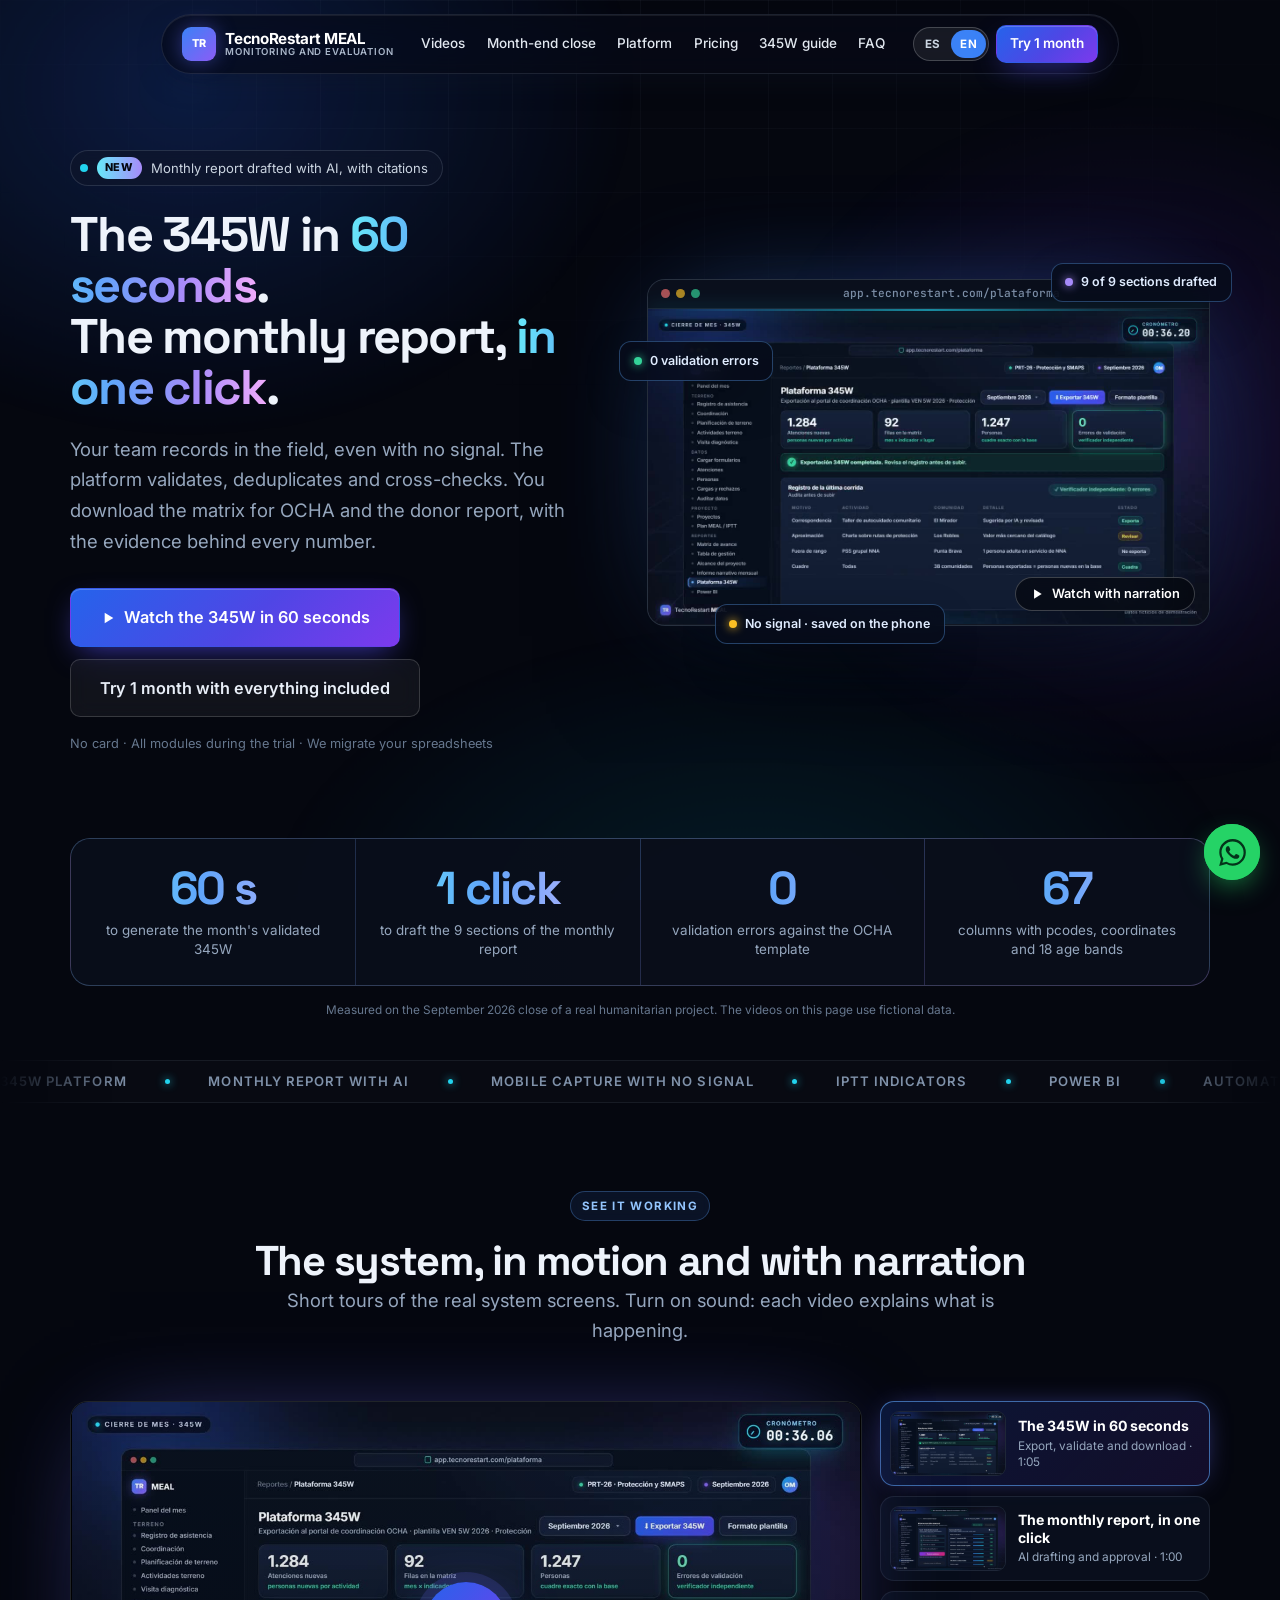
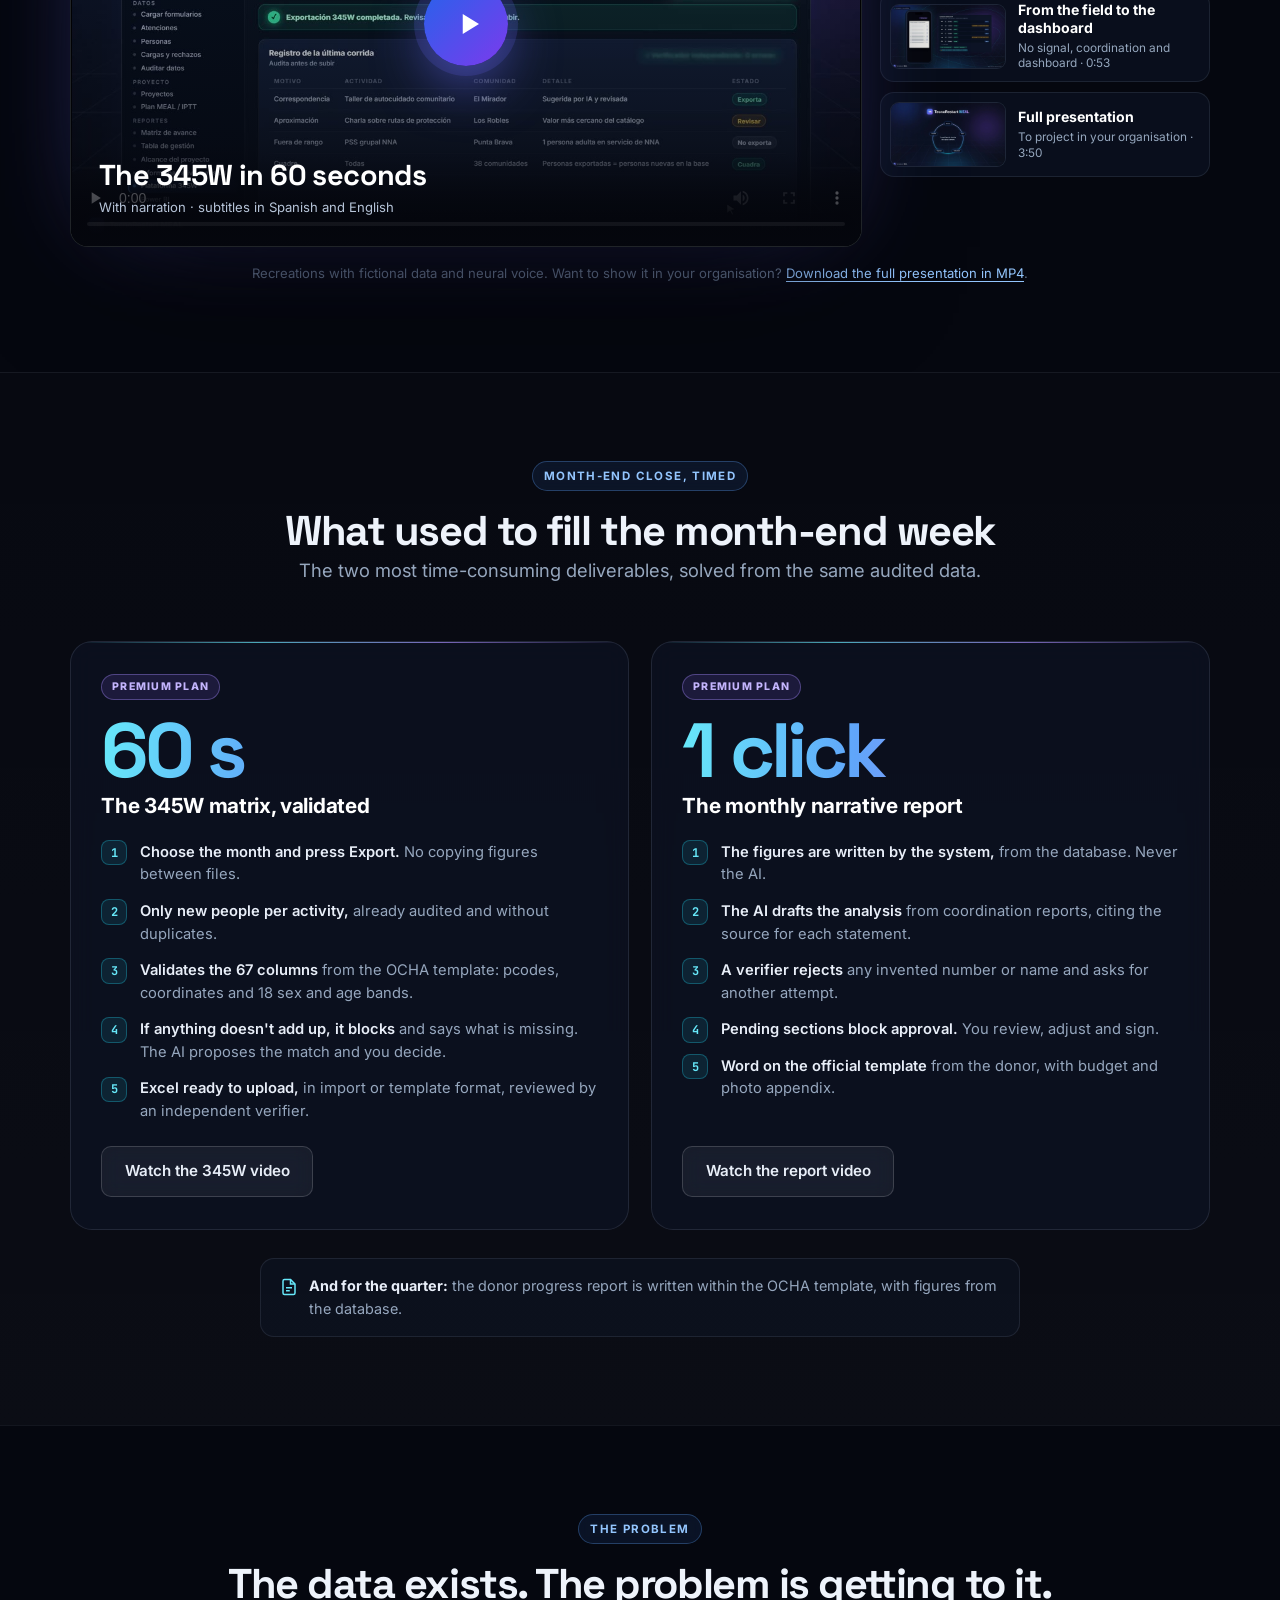
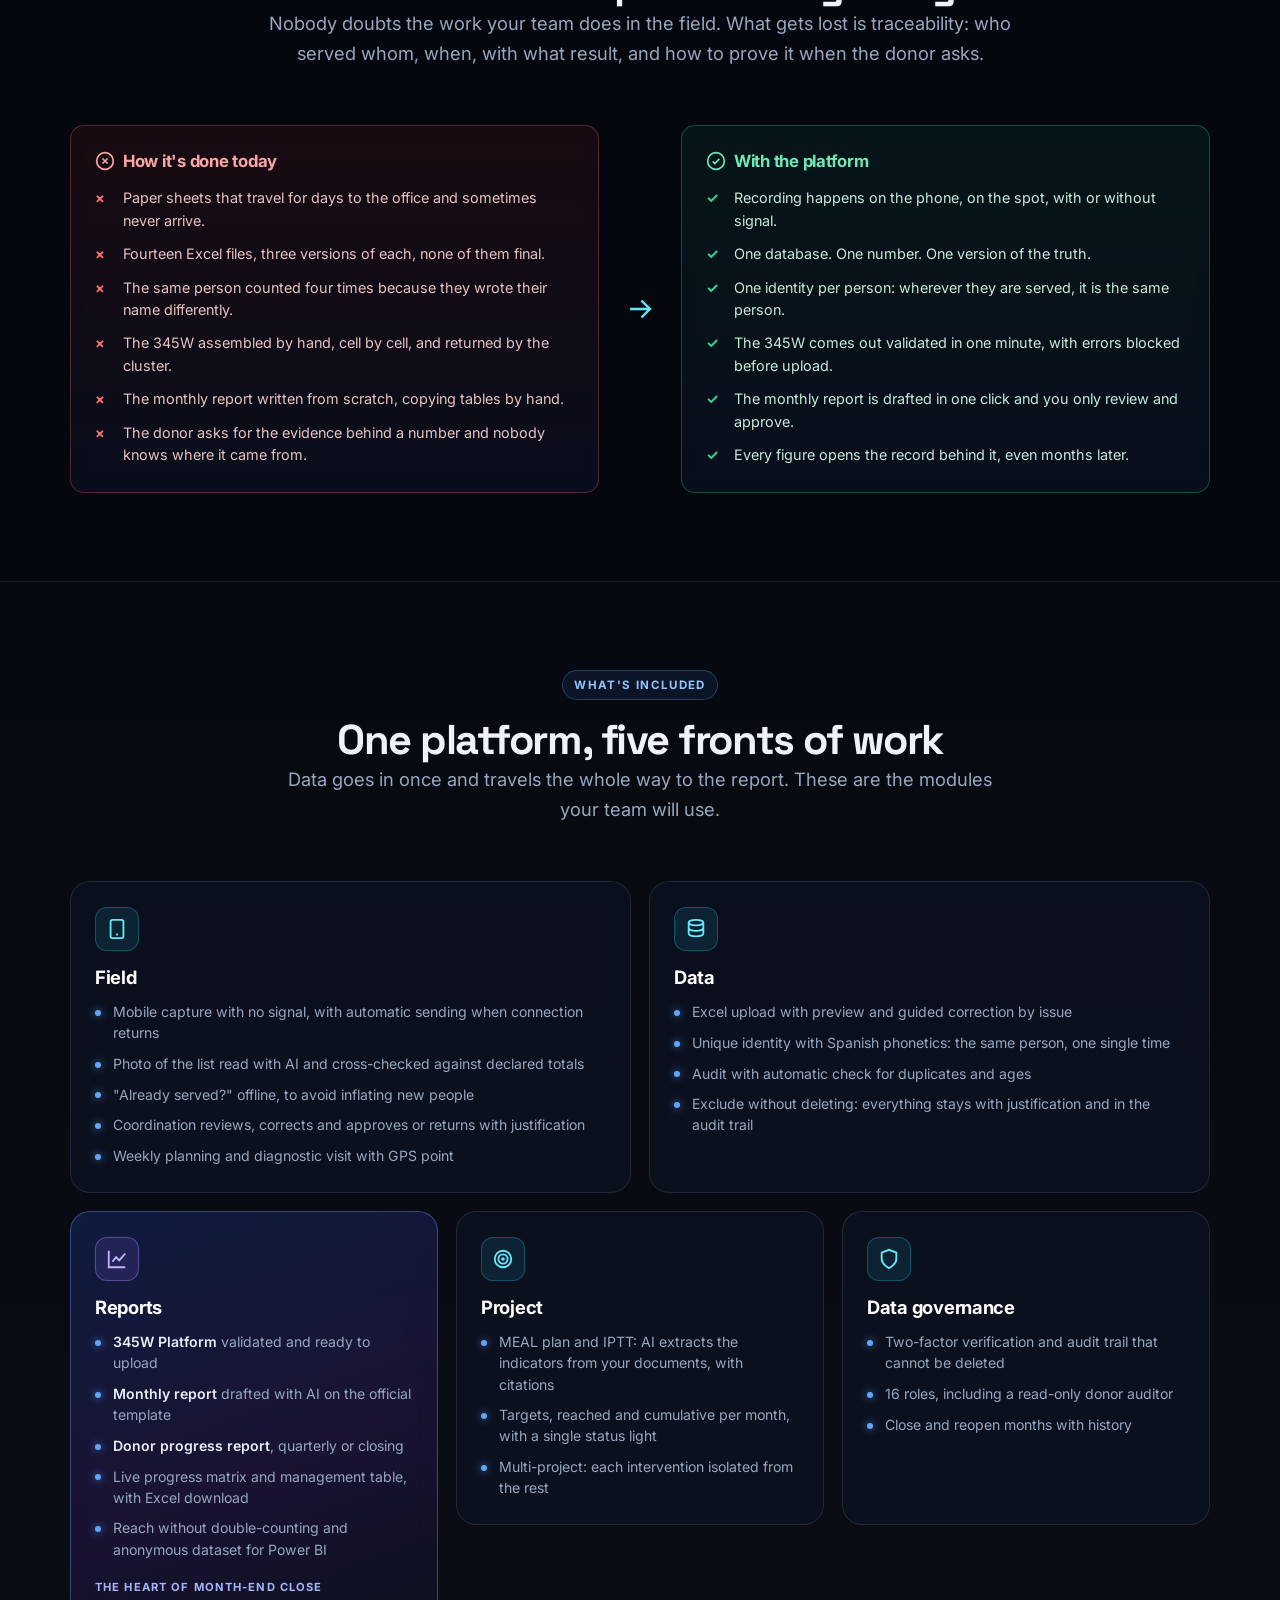
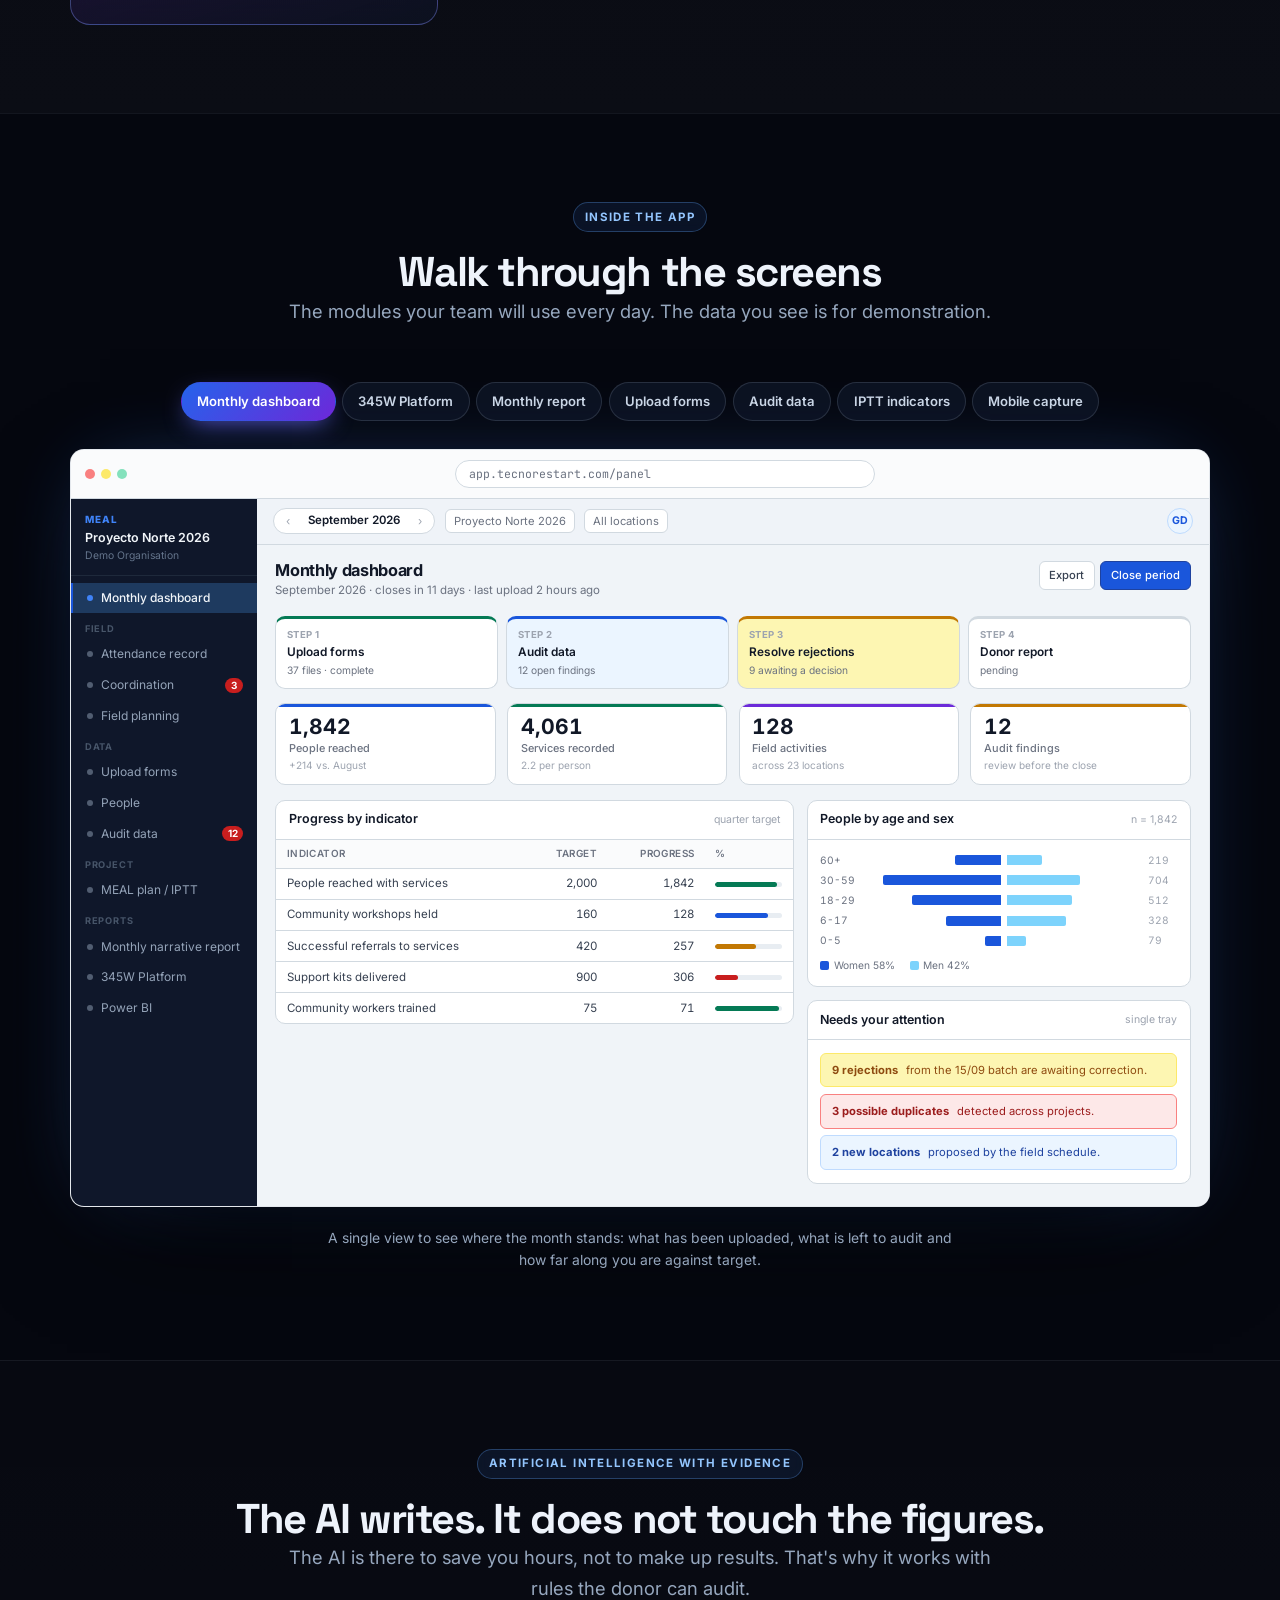
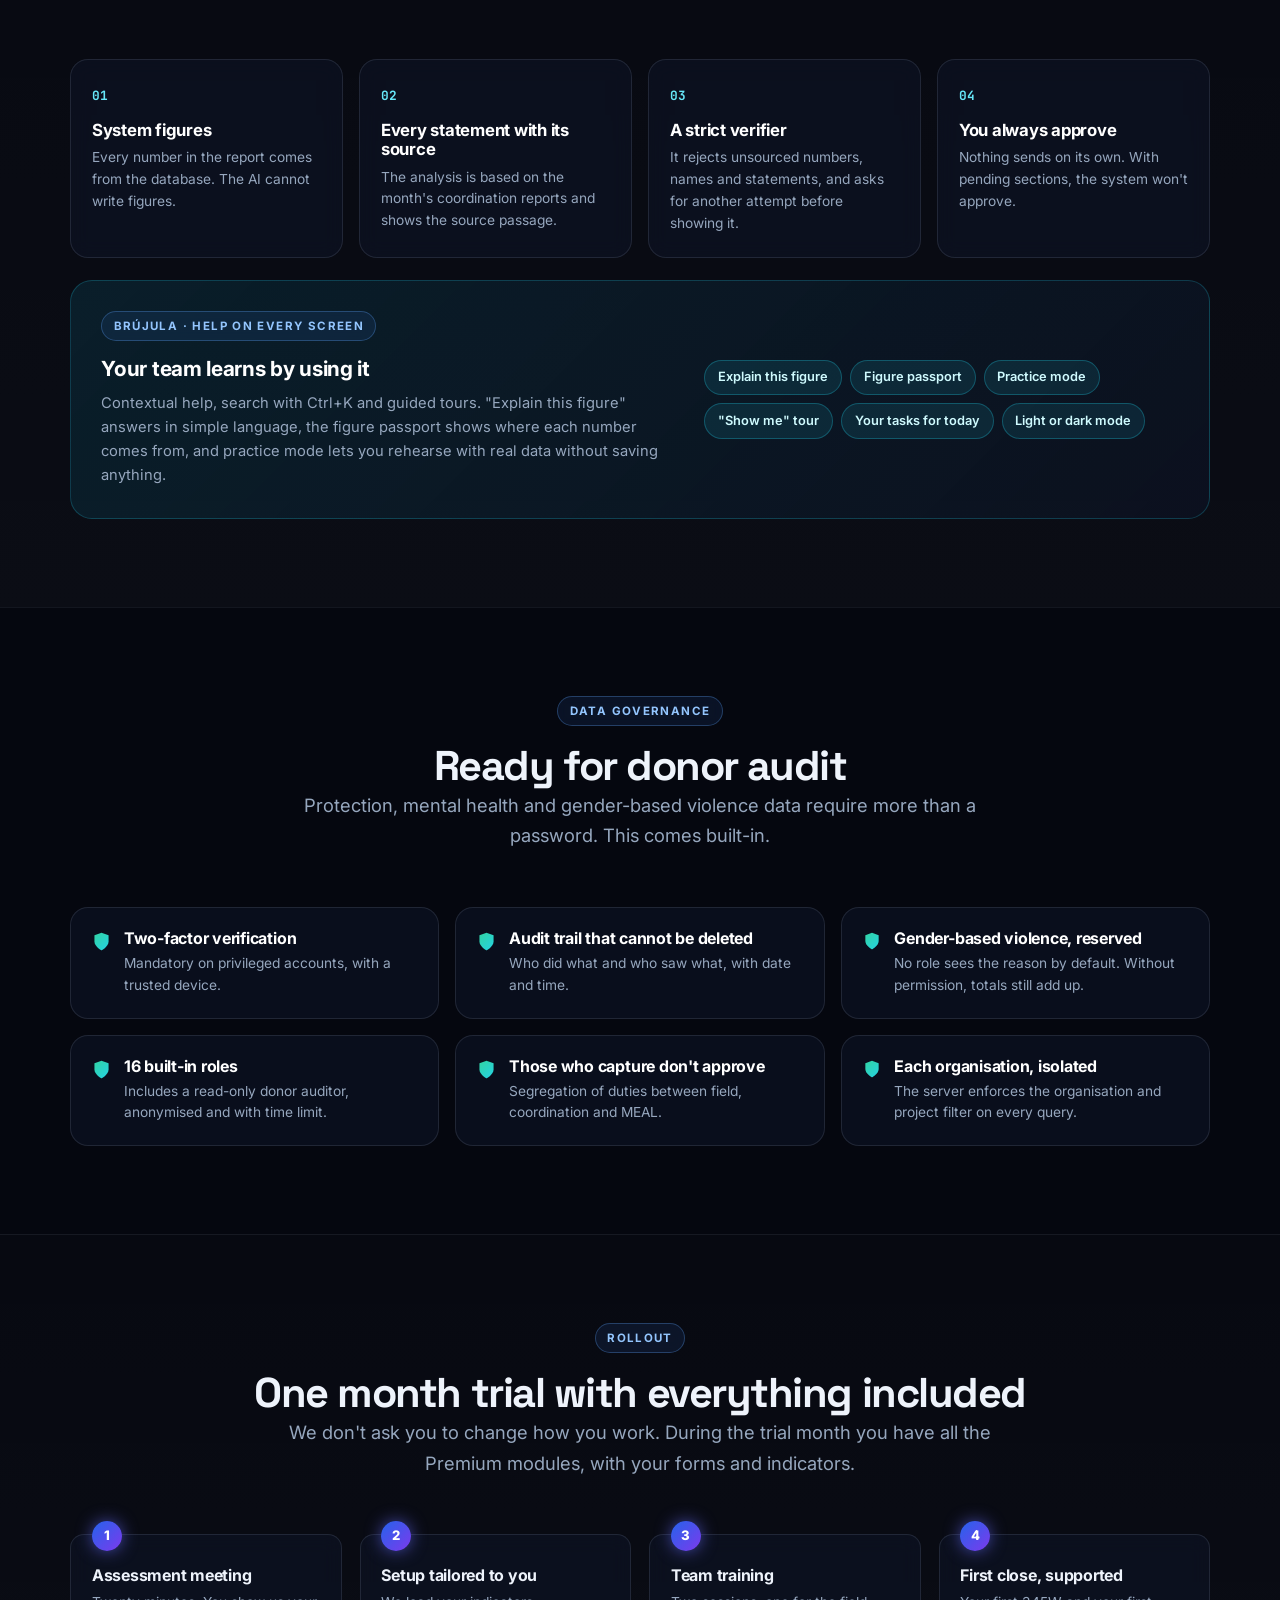
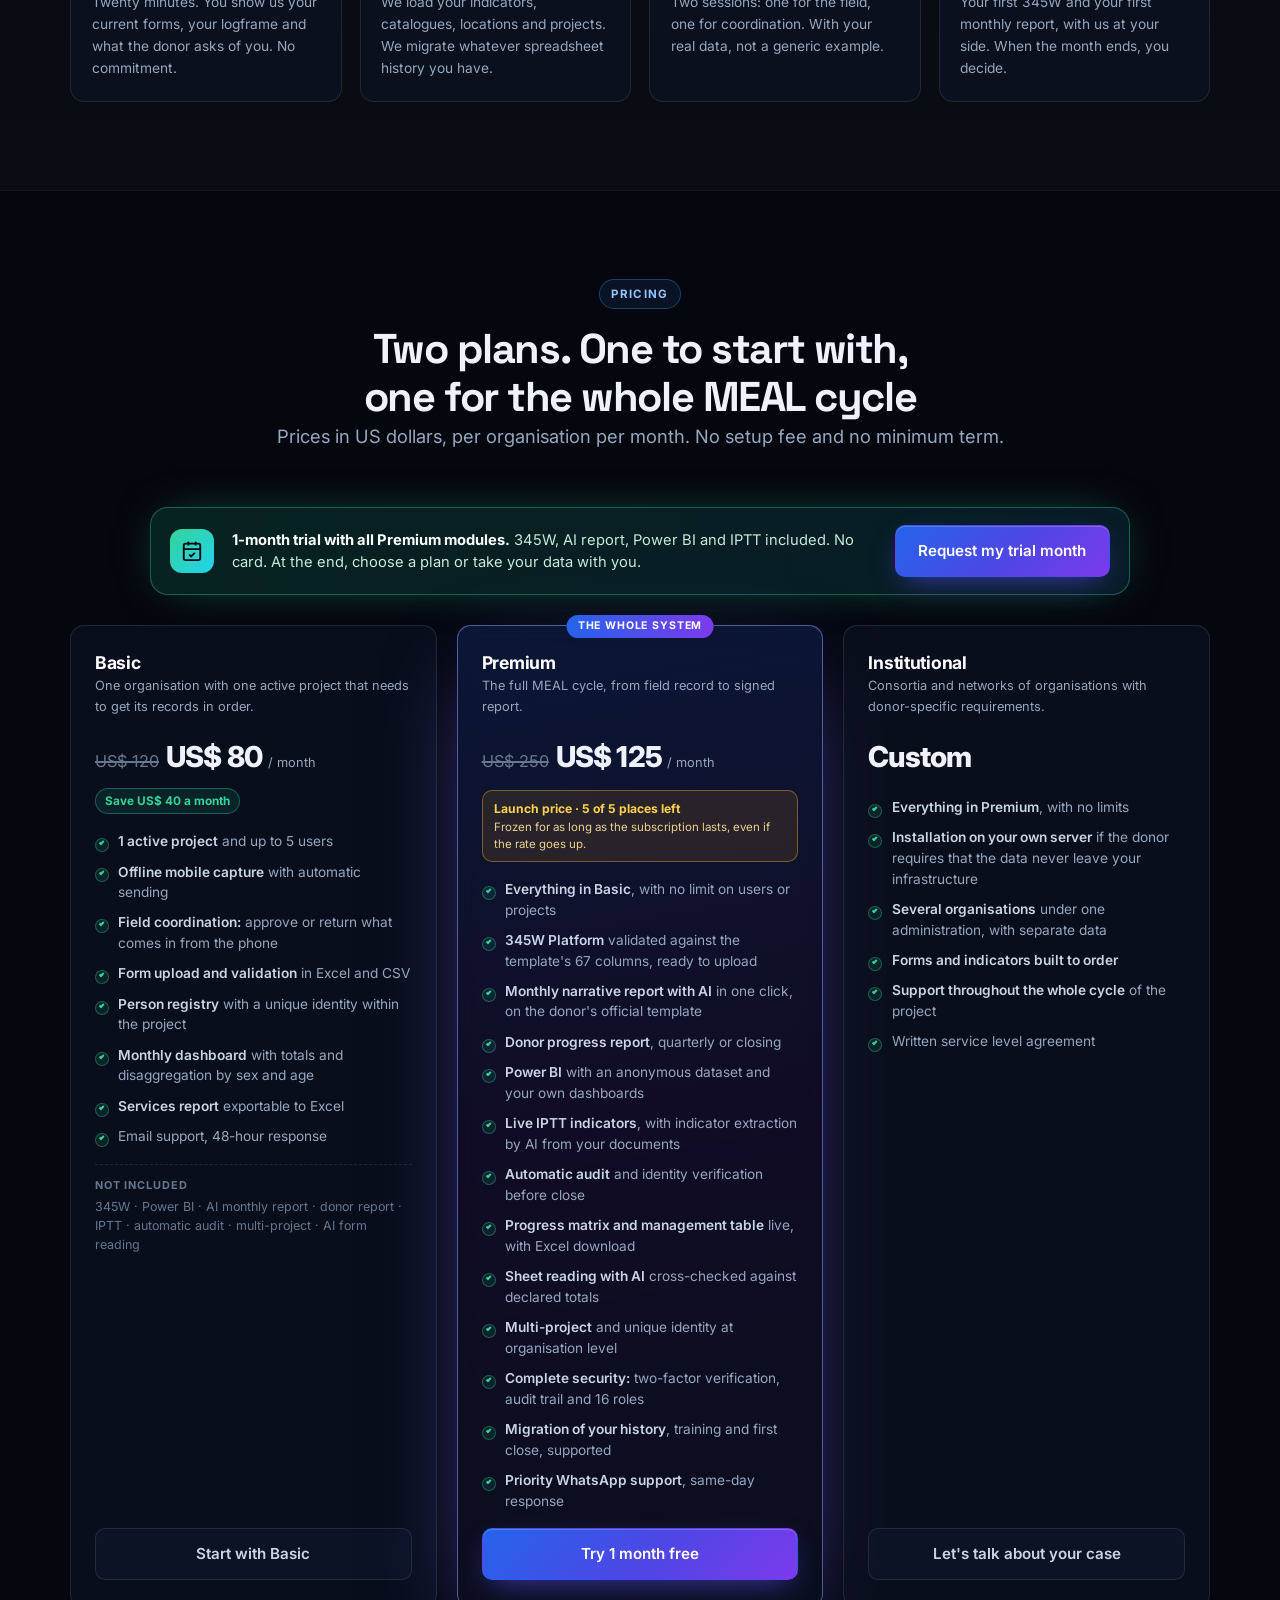
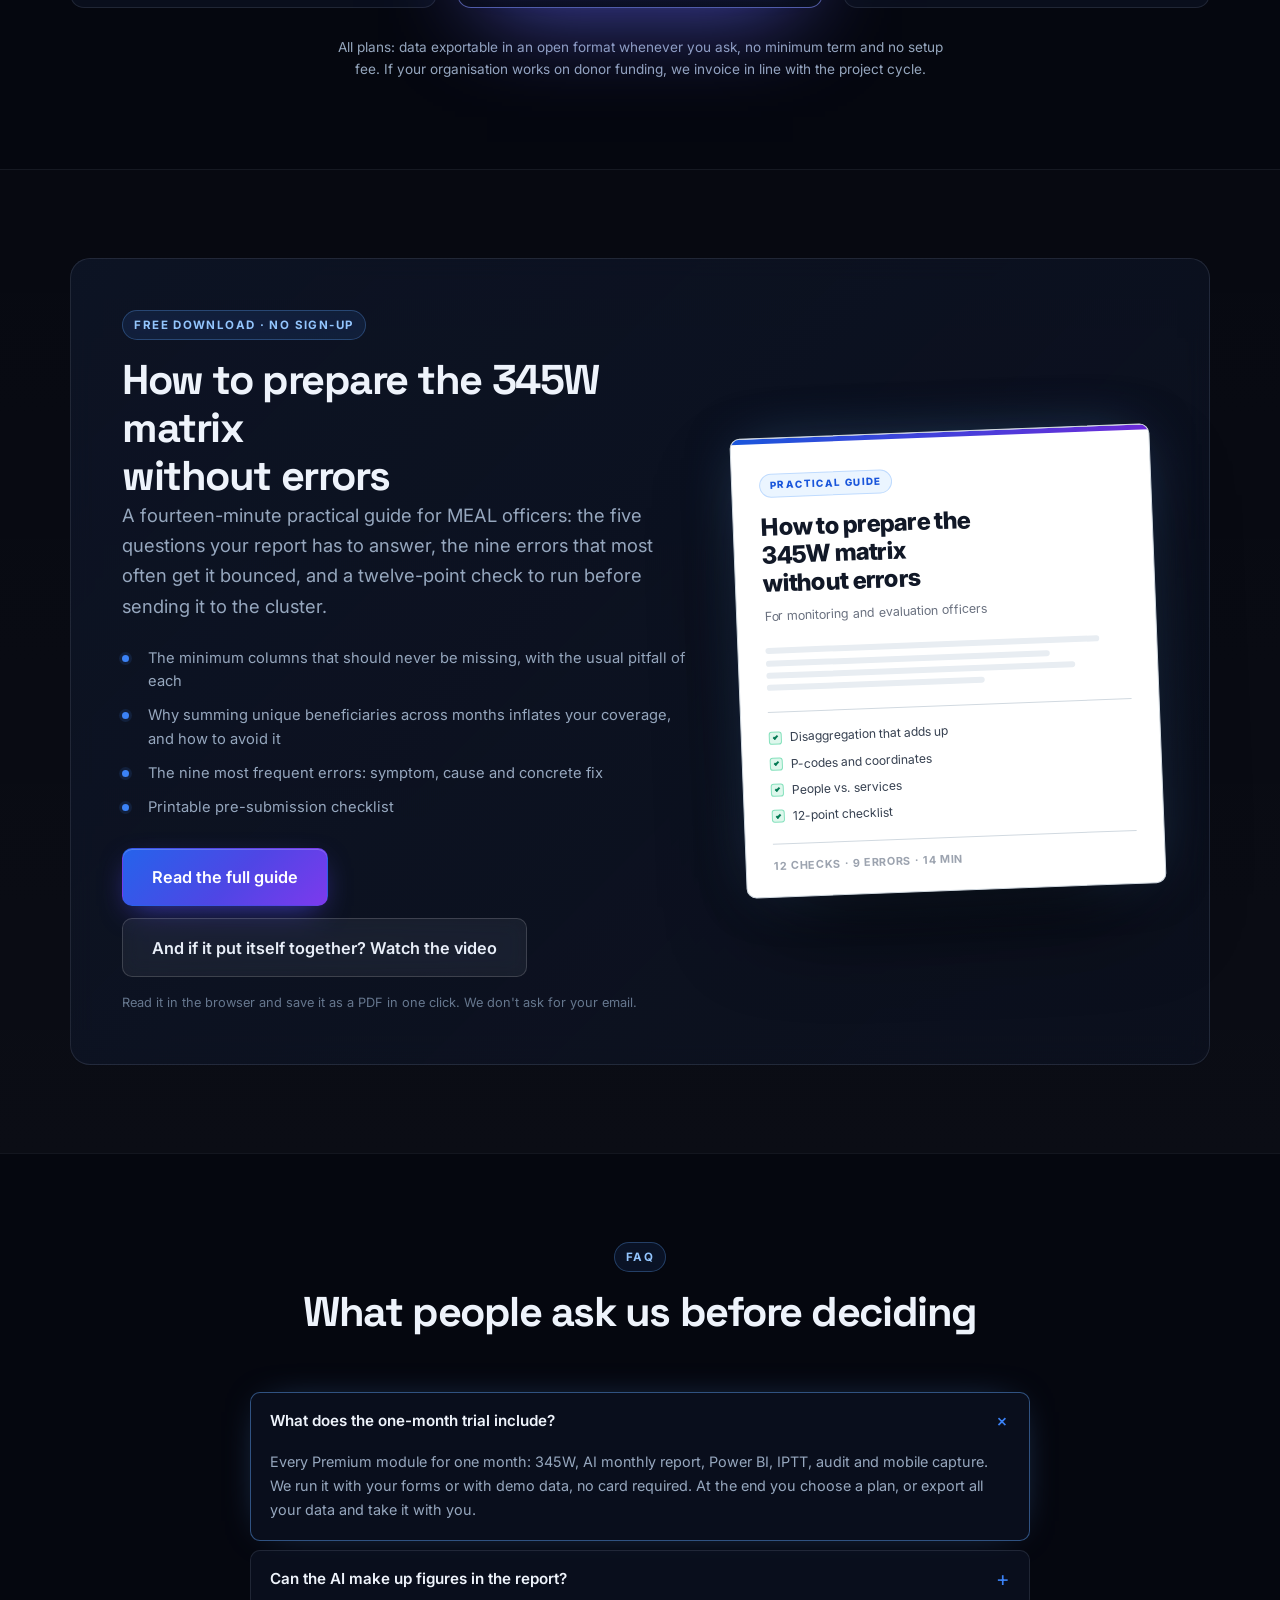
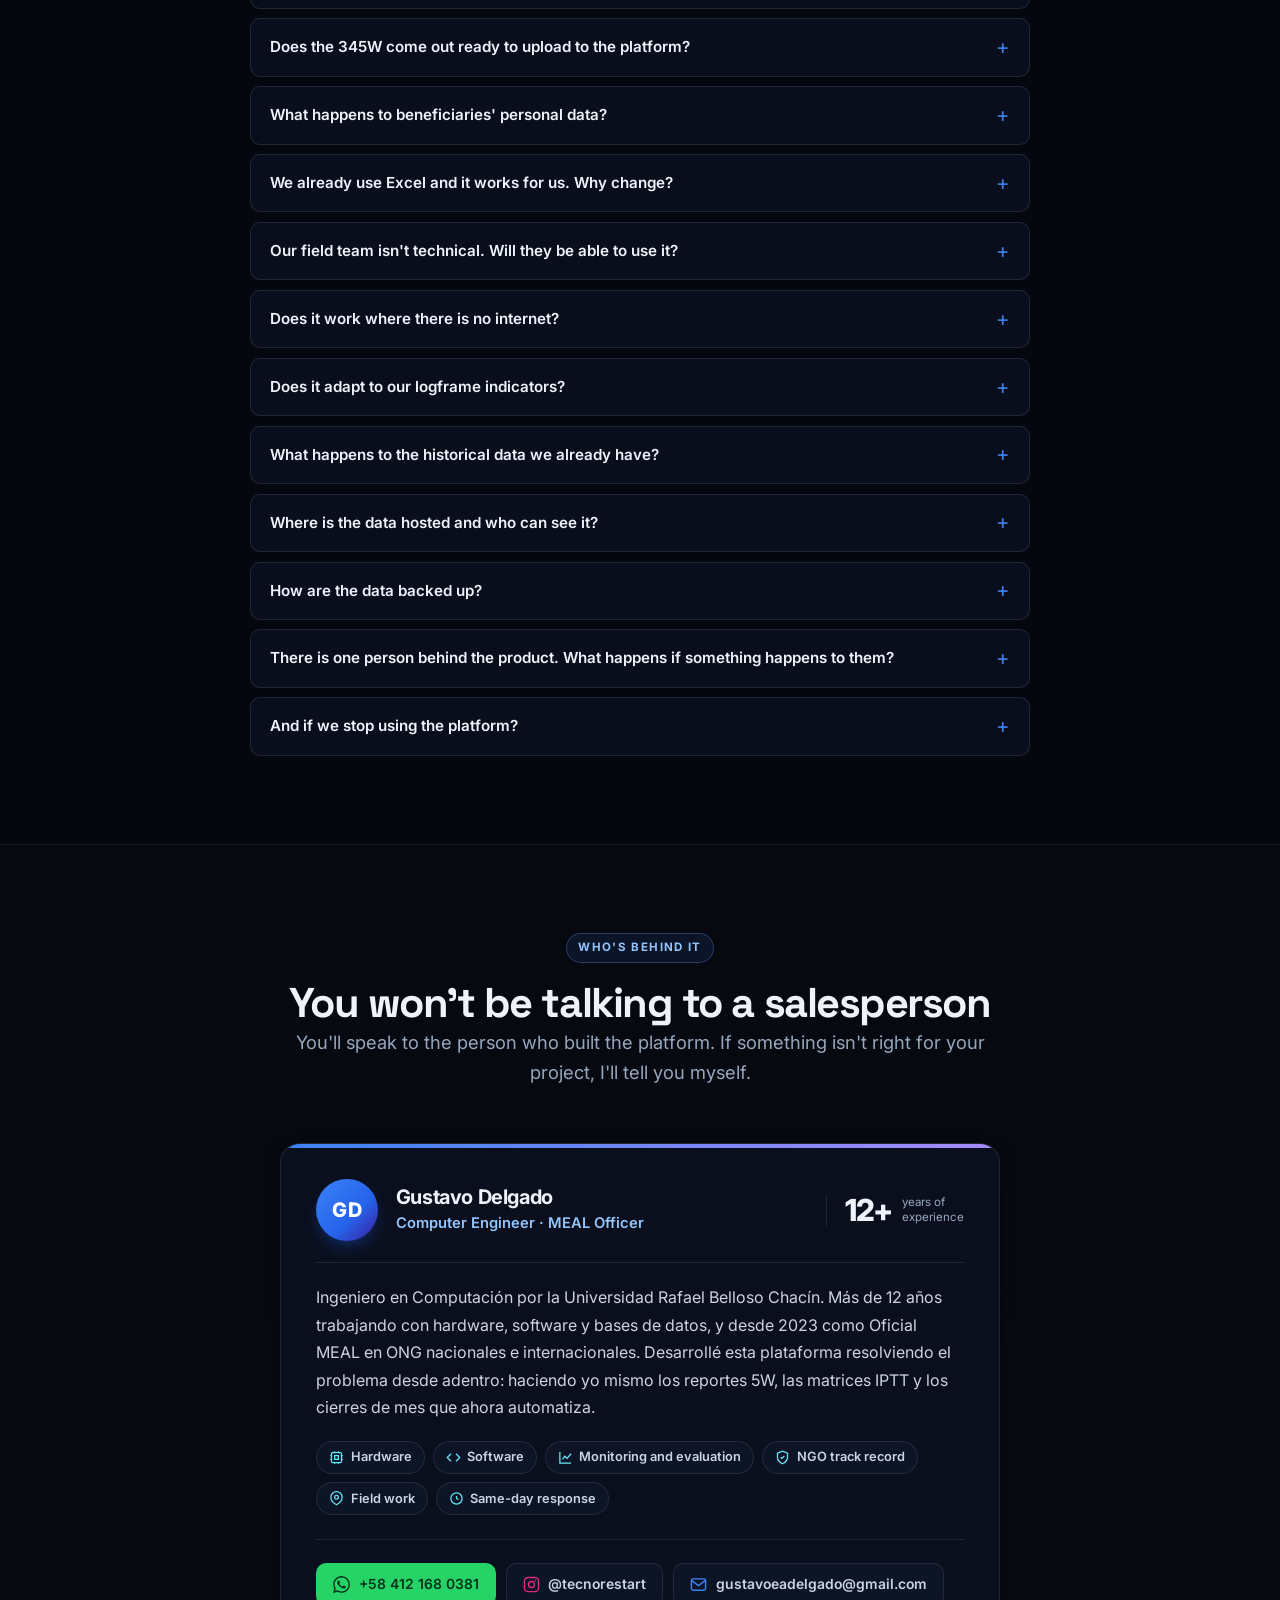
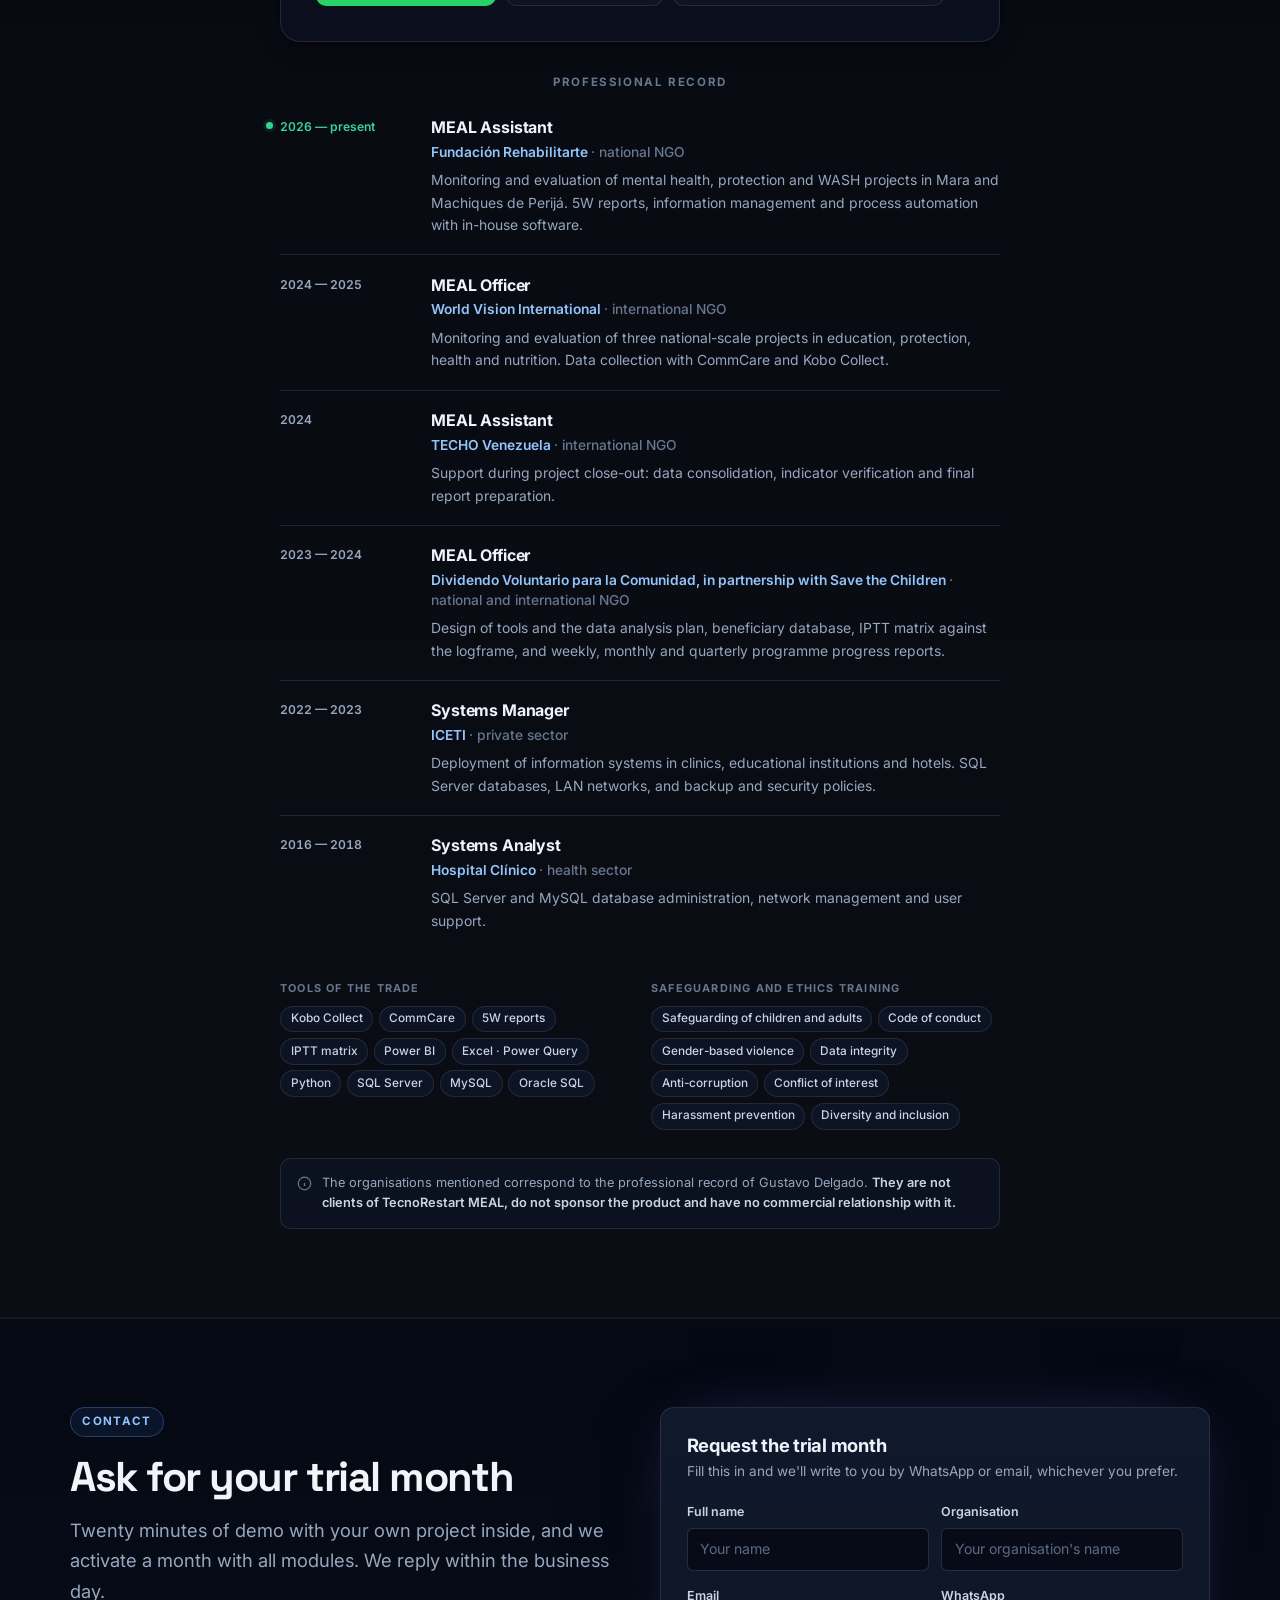
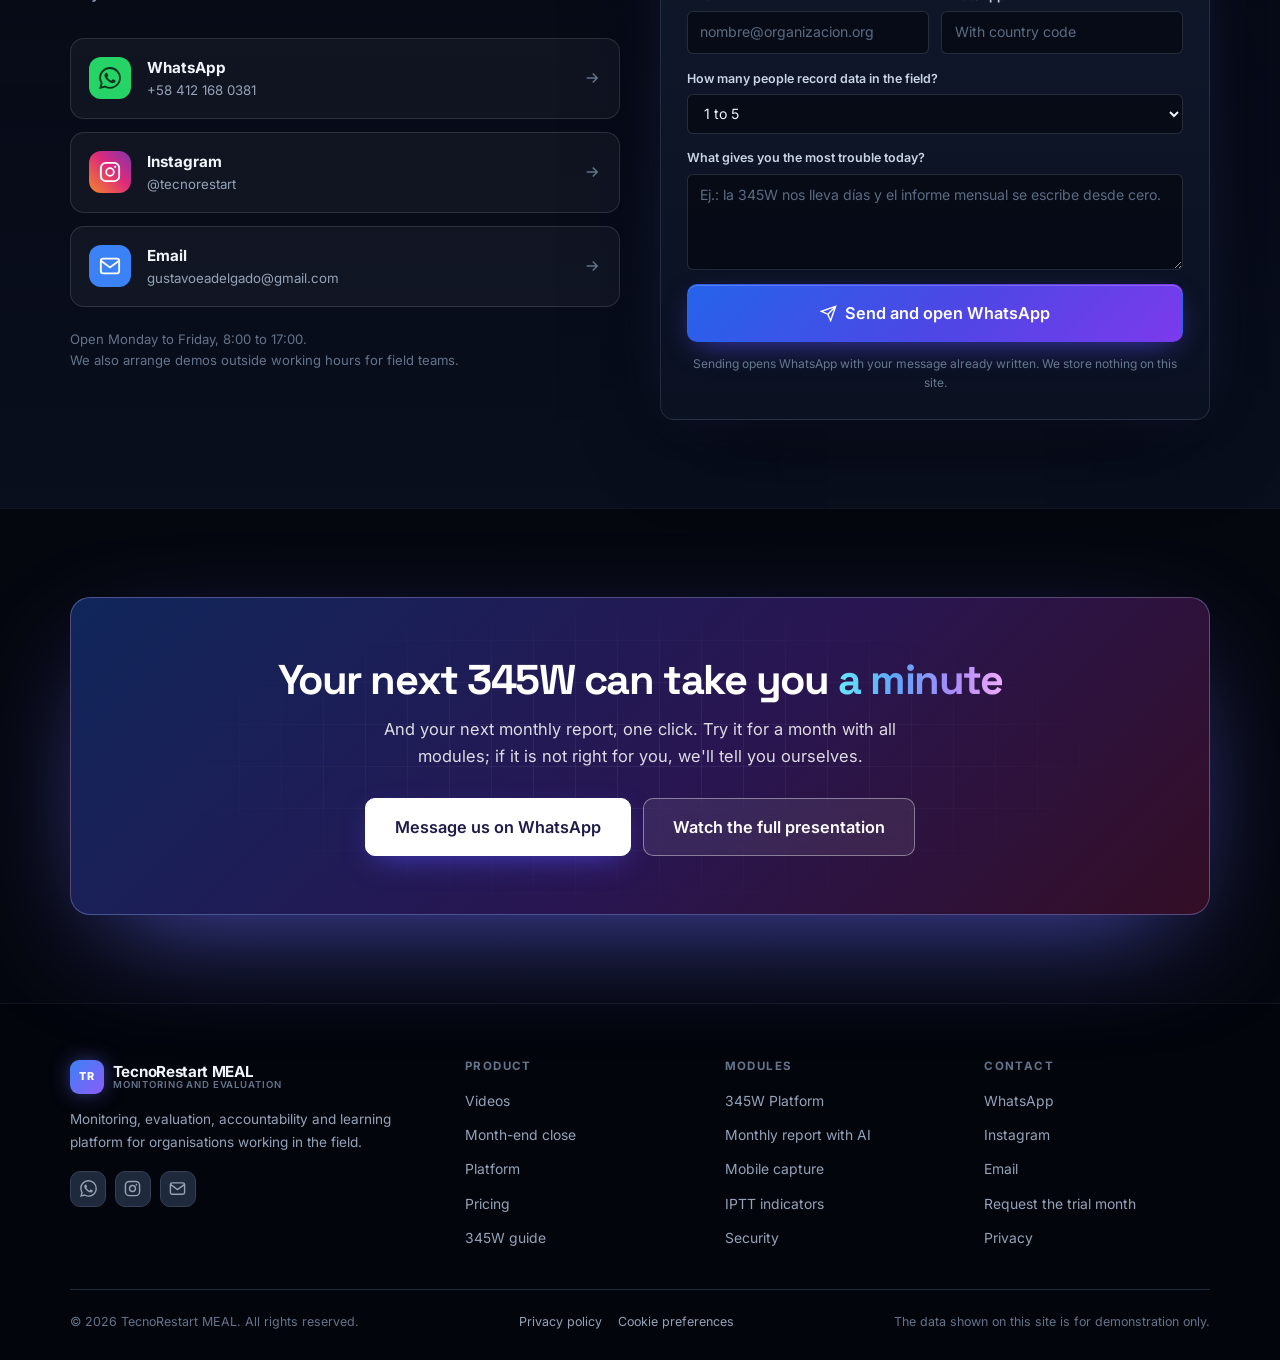
==== commit 5000aa9a: "Preguntas frecuentes: respaldo diario automático y cifrado" ====
--- a/index.html
+++ b/index.html
@@ -685,7 +685,7 @@
       </details>
       <details>
         <summary>¿Cómo se respaldan los datos?</summary>
-        <div class="resp">La base se respalda cifrada, con un procedimiento de restauración probado. Además, usted puede exportar todos sus datos en formato abierto cuando quiera, sin pedir permiso ni esperar a nadie. Esa exportación es su copia independiente: aunque mañana desapareciéramos, sus datos seguirían siendo suyos y legibles.</div>
+        <div class="resp">La base se respalda todos los días de forma automática y cifrada, con una copia en la nube y otra local, y con un procedimiento de restauración probado. Además, usted puede exportar todos sus datos en formato abierto cuando quiera, sin pedir permiso ni esperar a nadie. Esa exportación es su copia independiente: aunque mañana desapareciéramos, sus datos seguirían siendo suyos y legibles.</div>
       </details>
       <details>
         <summary>Detrás del producto hay una sola persona. ¿Qué pasa si le ocurre algo?</summary>
